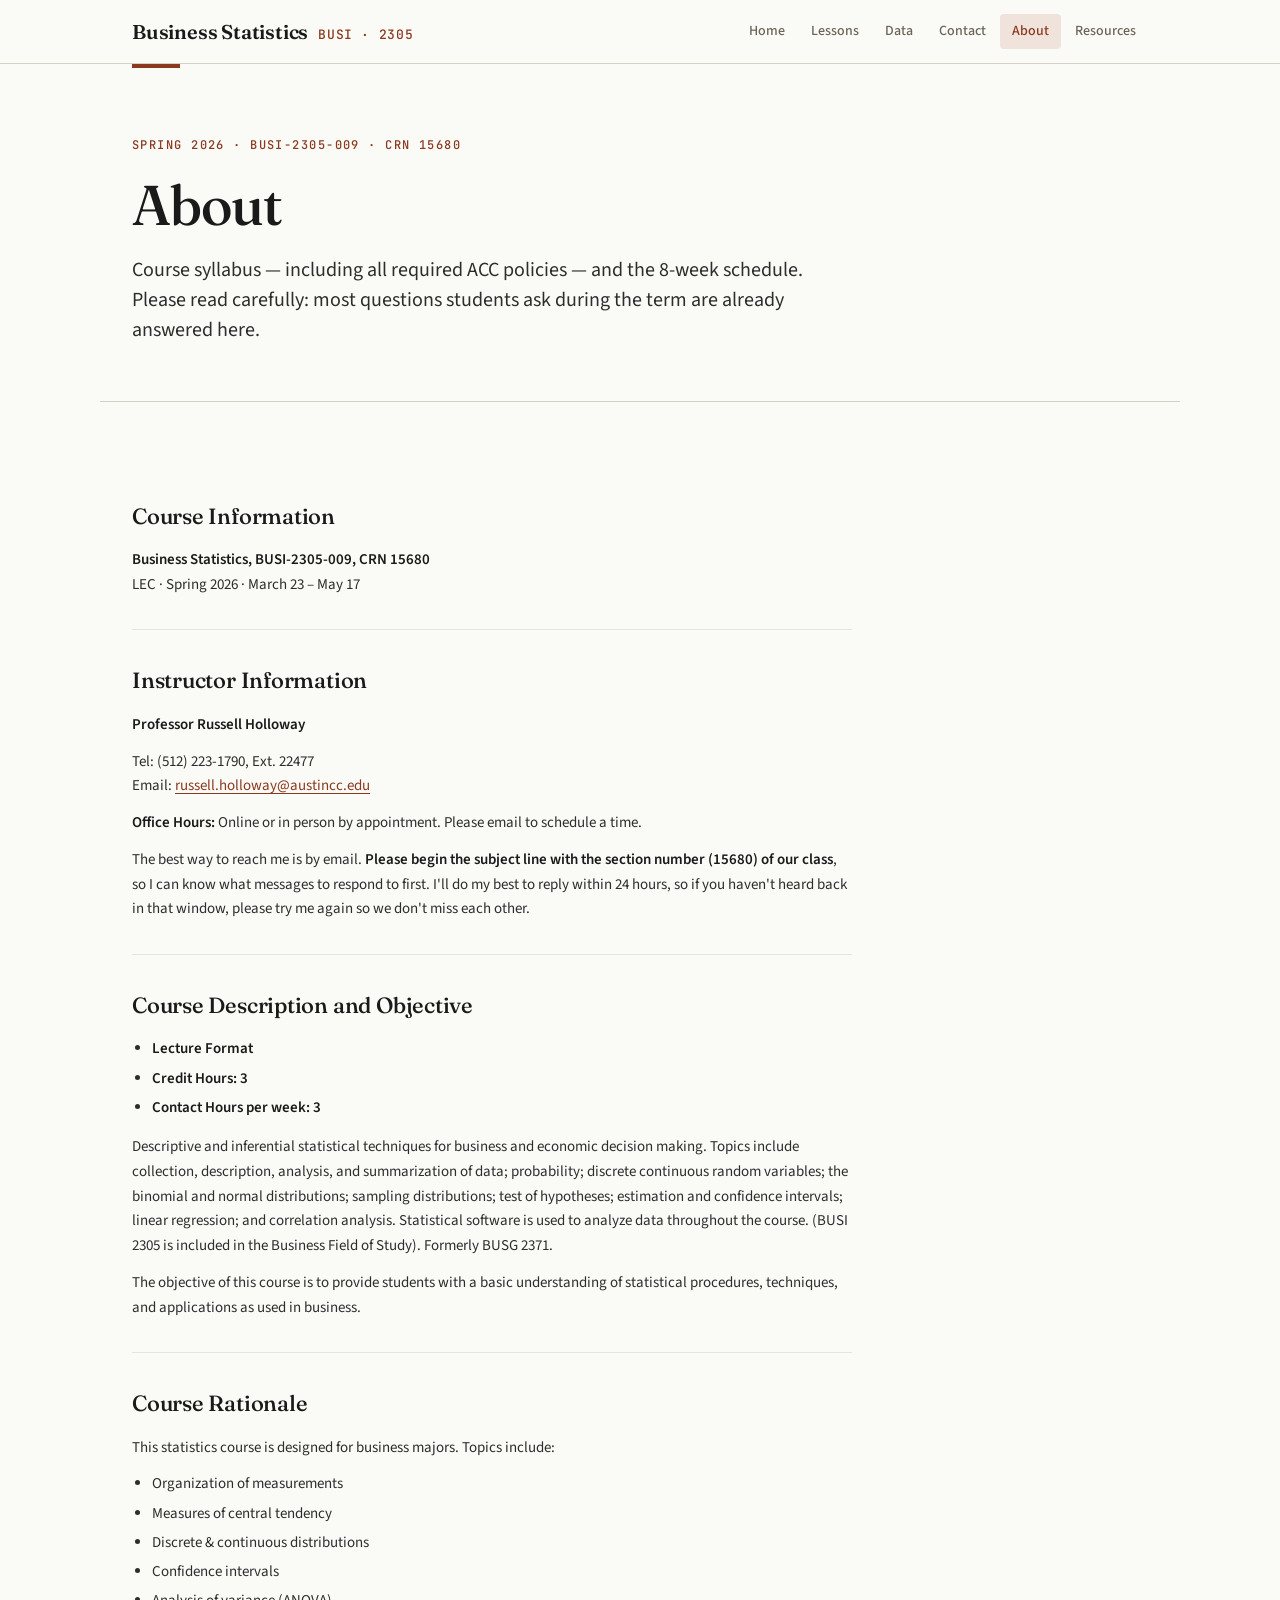
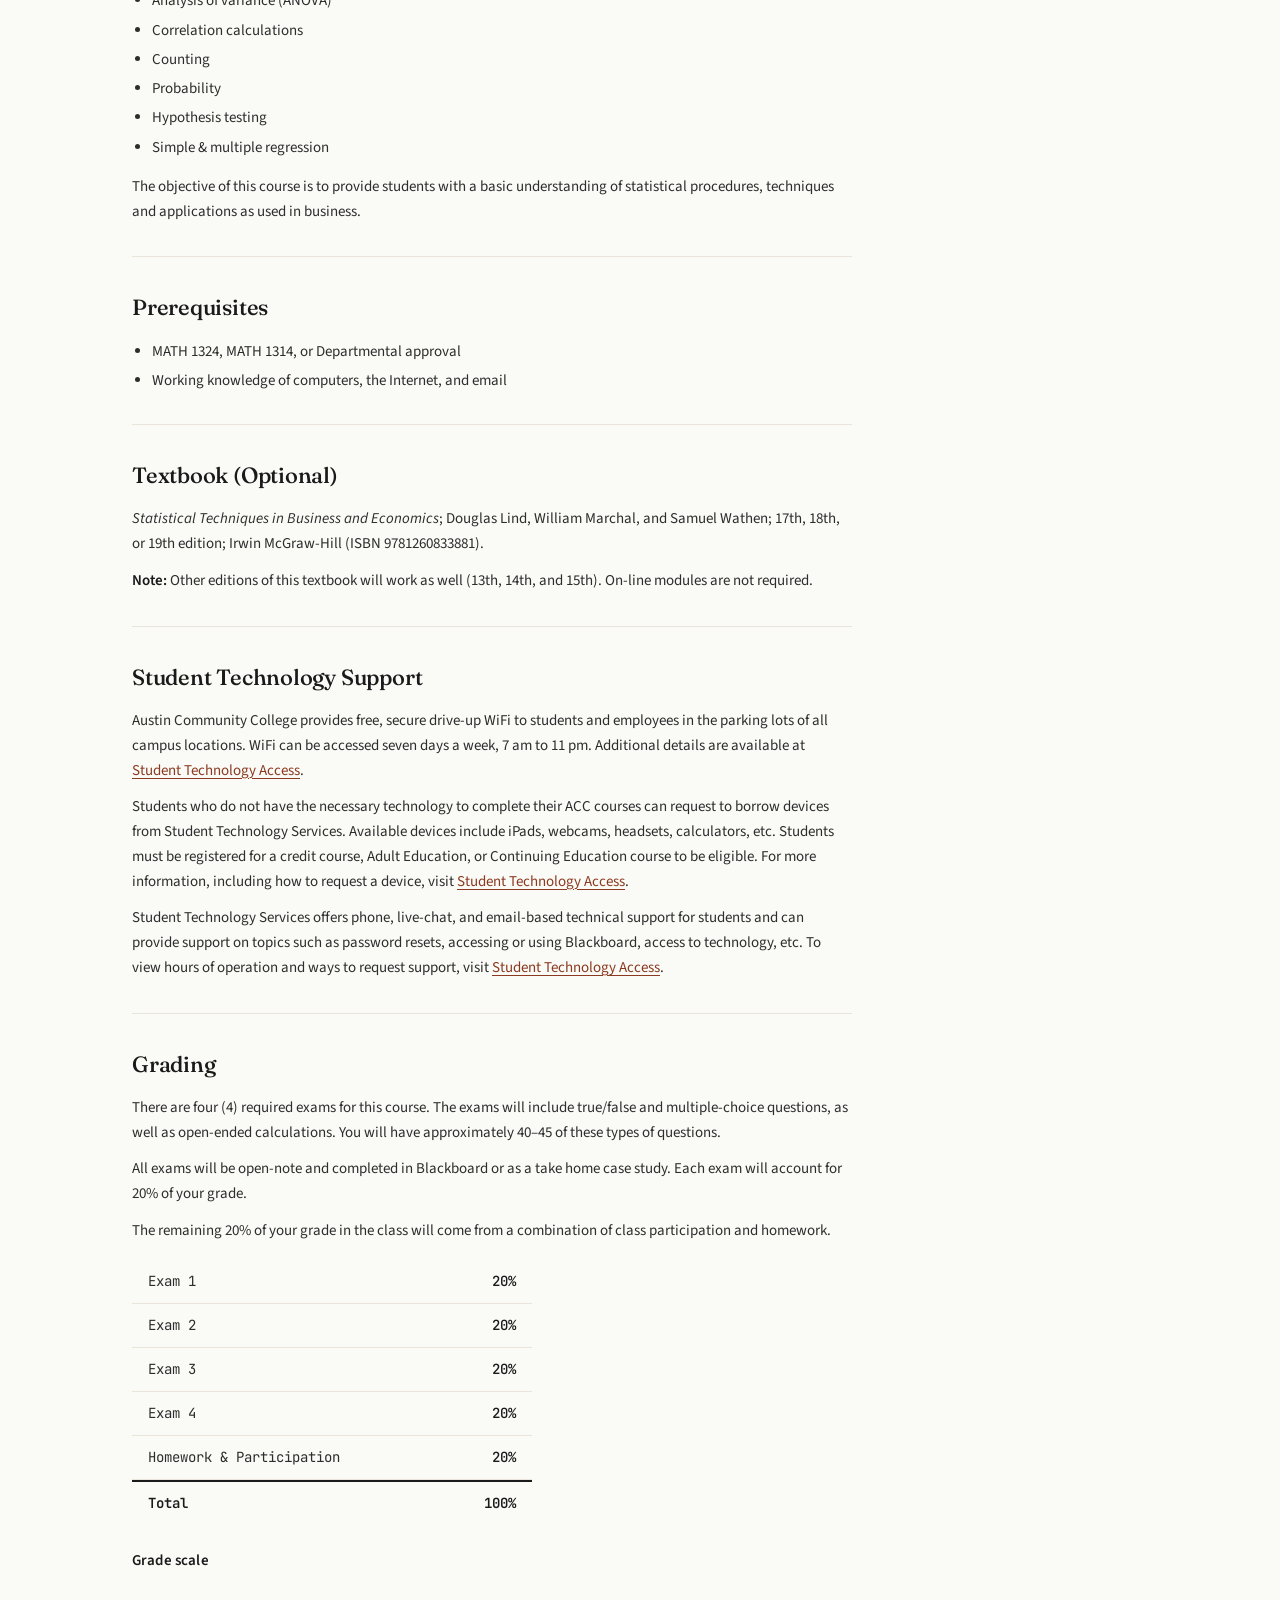
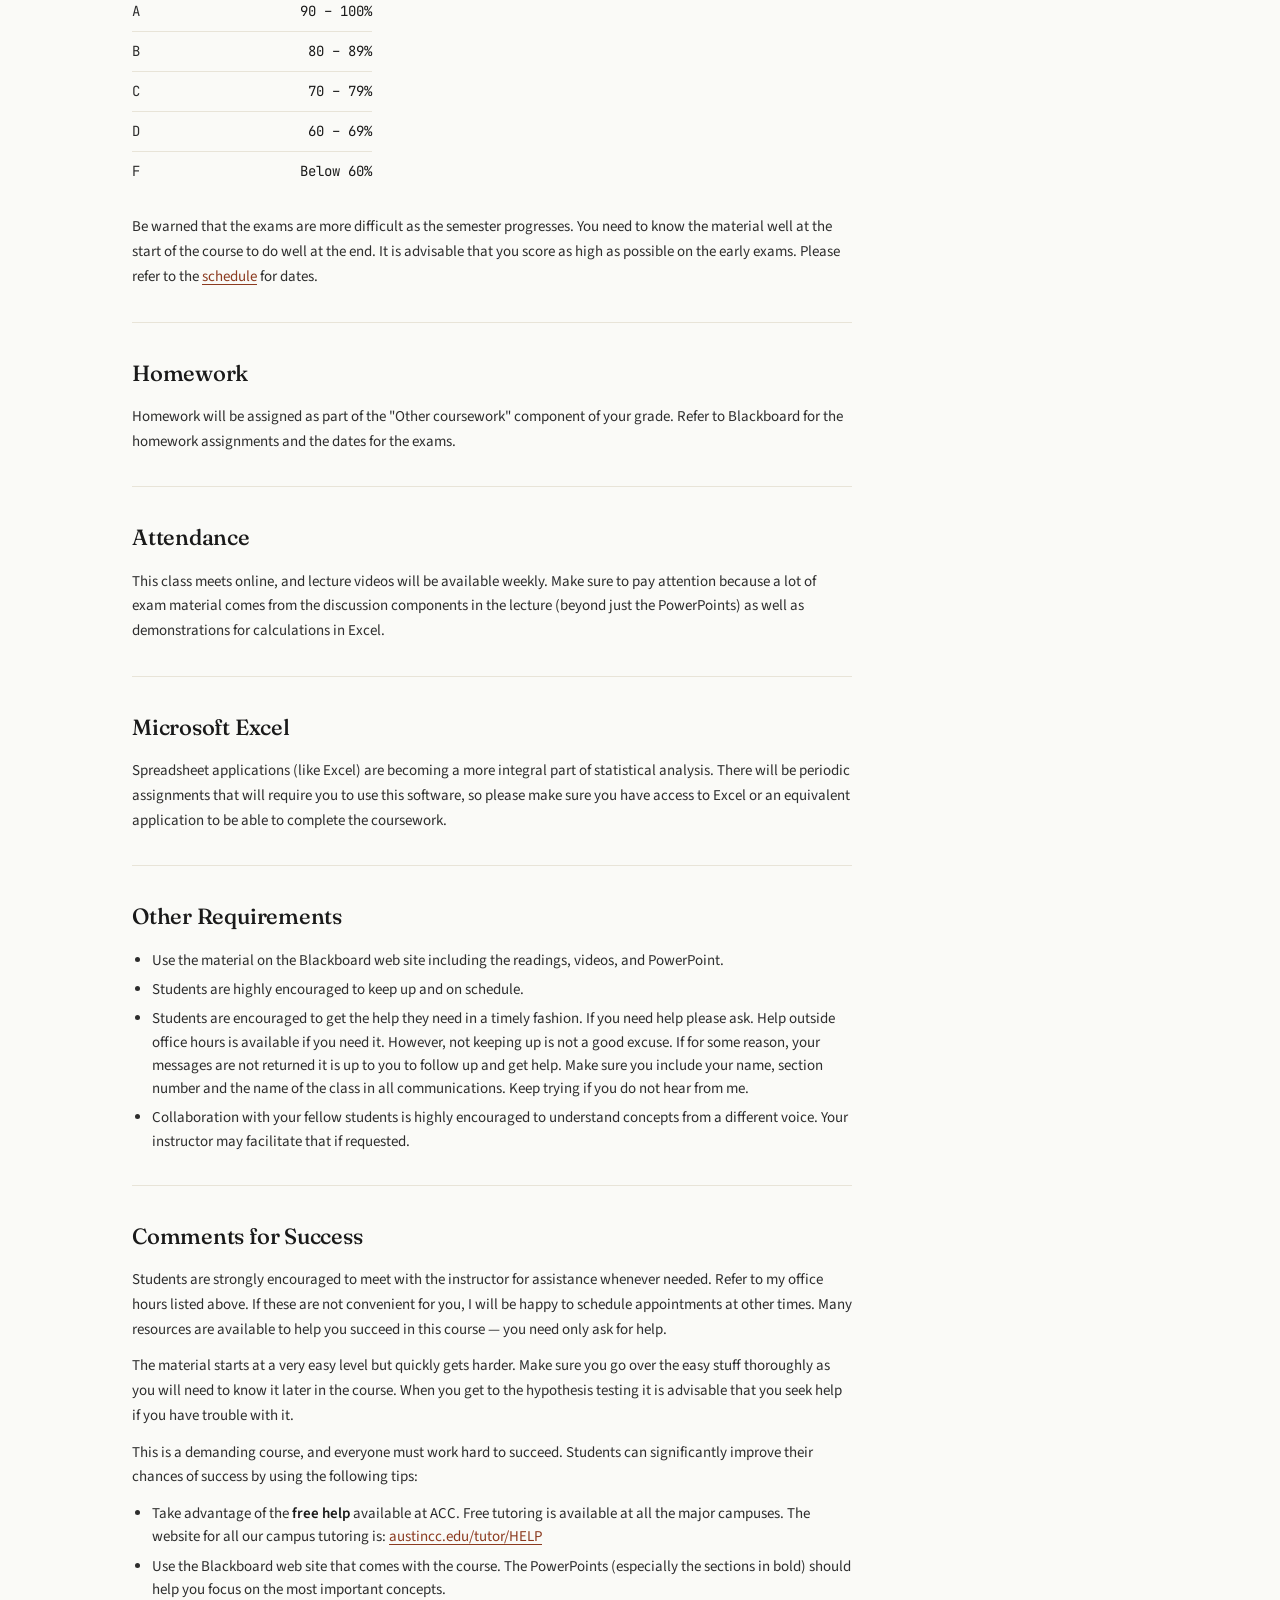
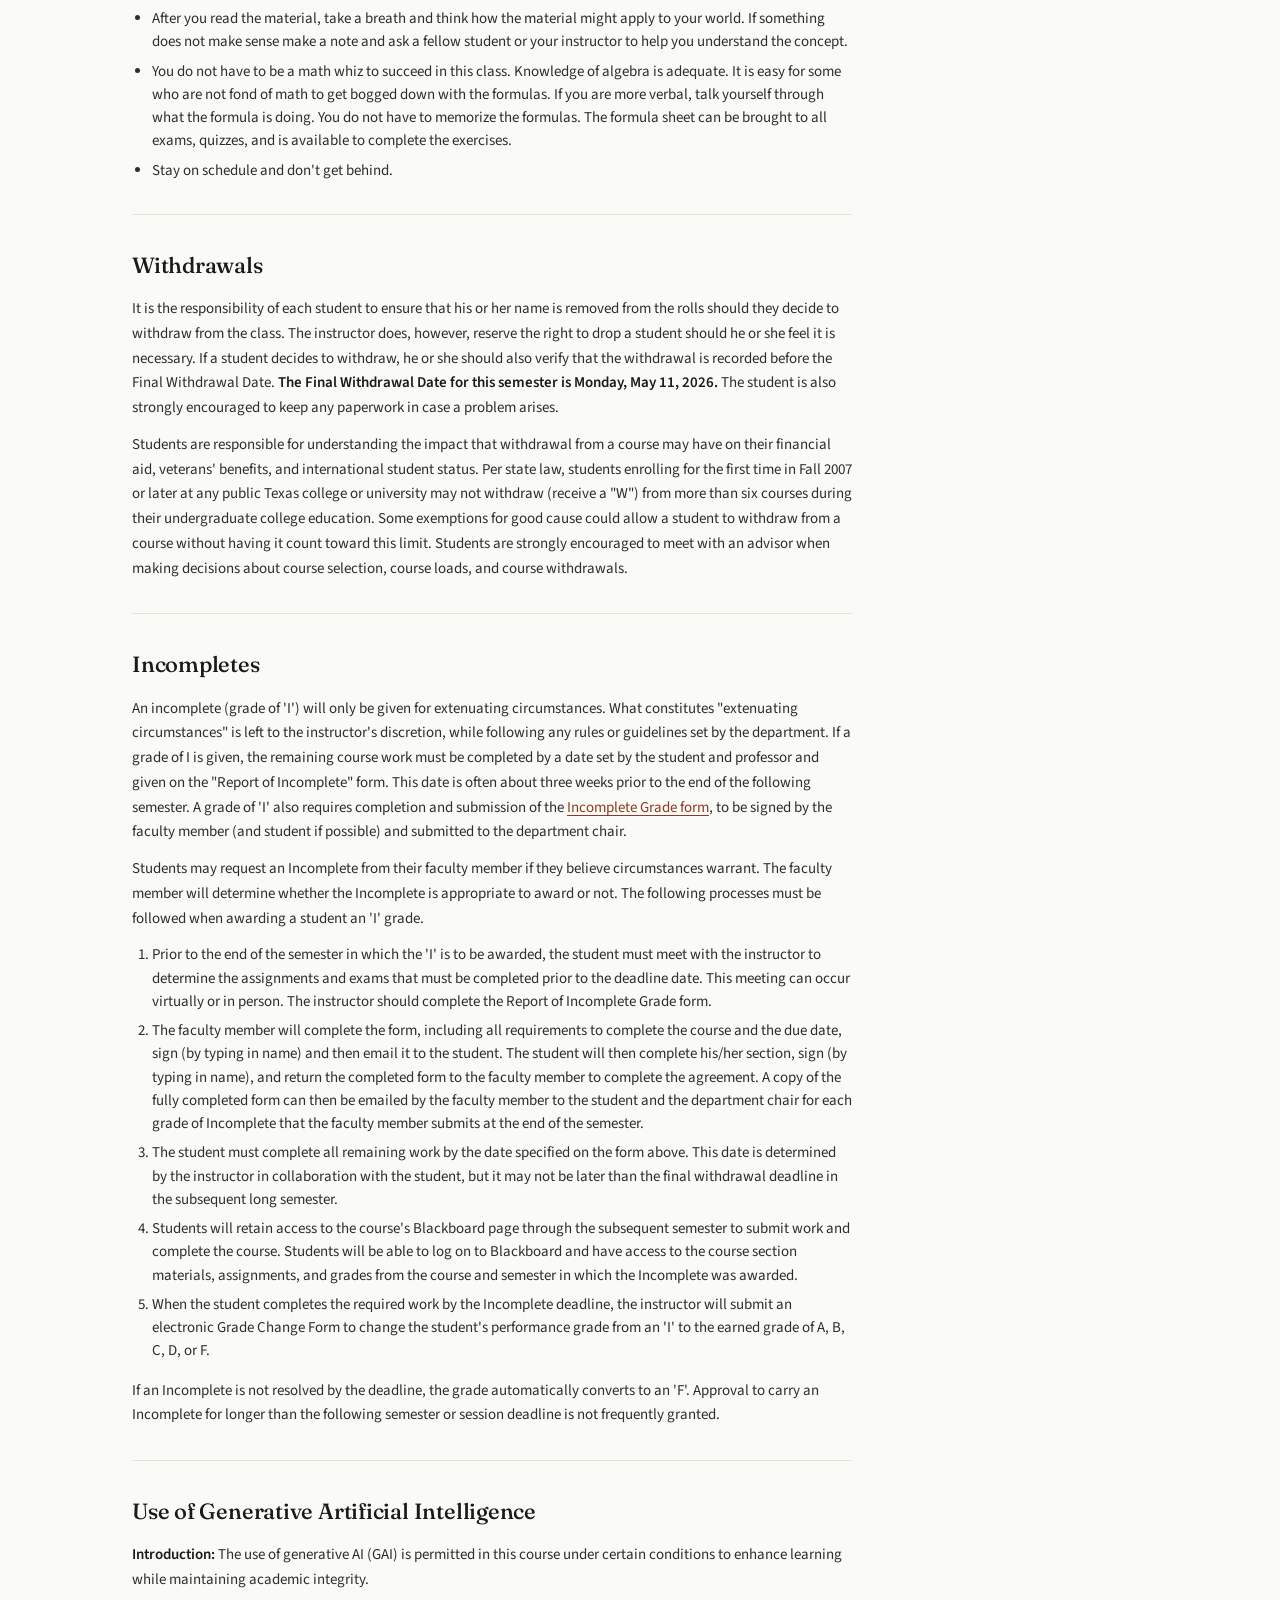
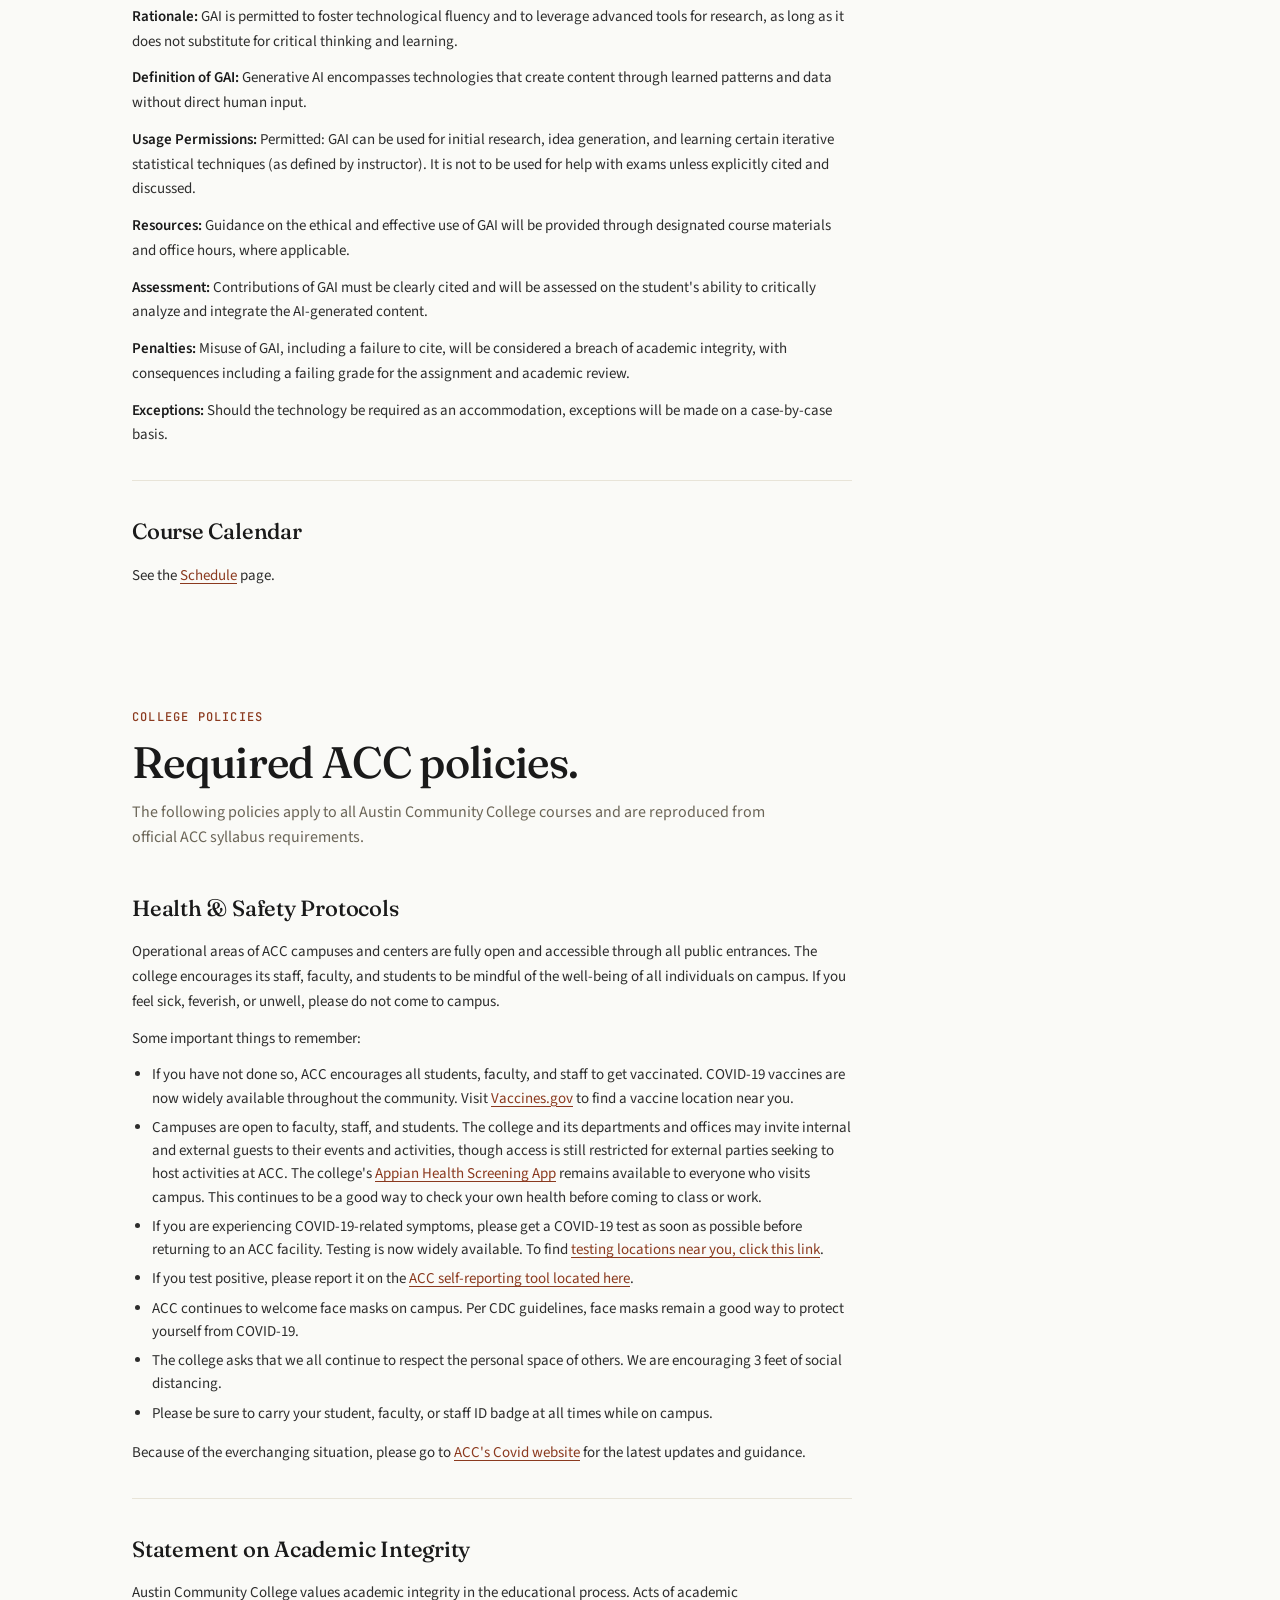
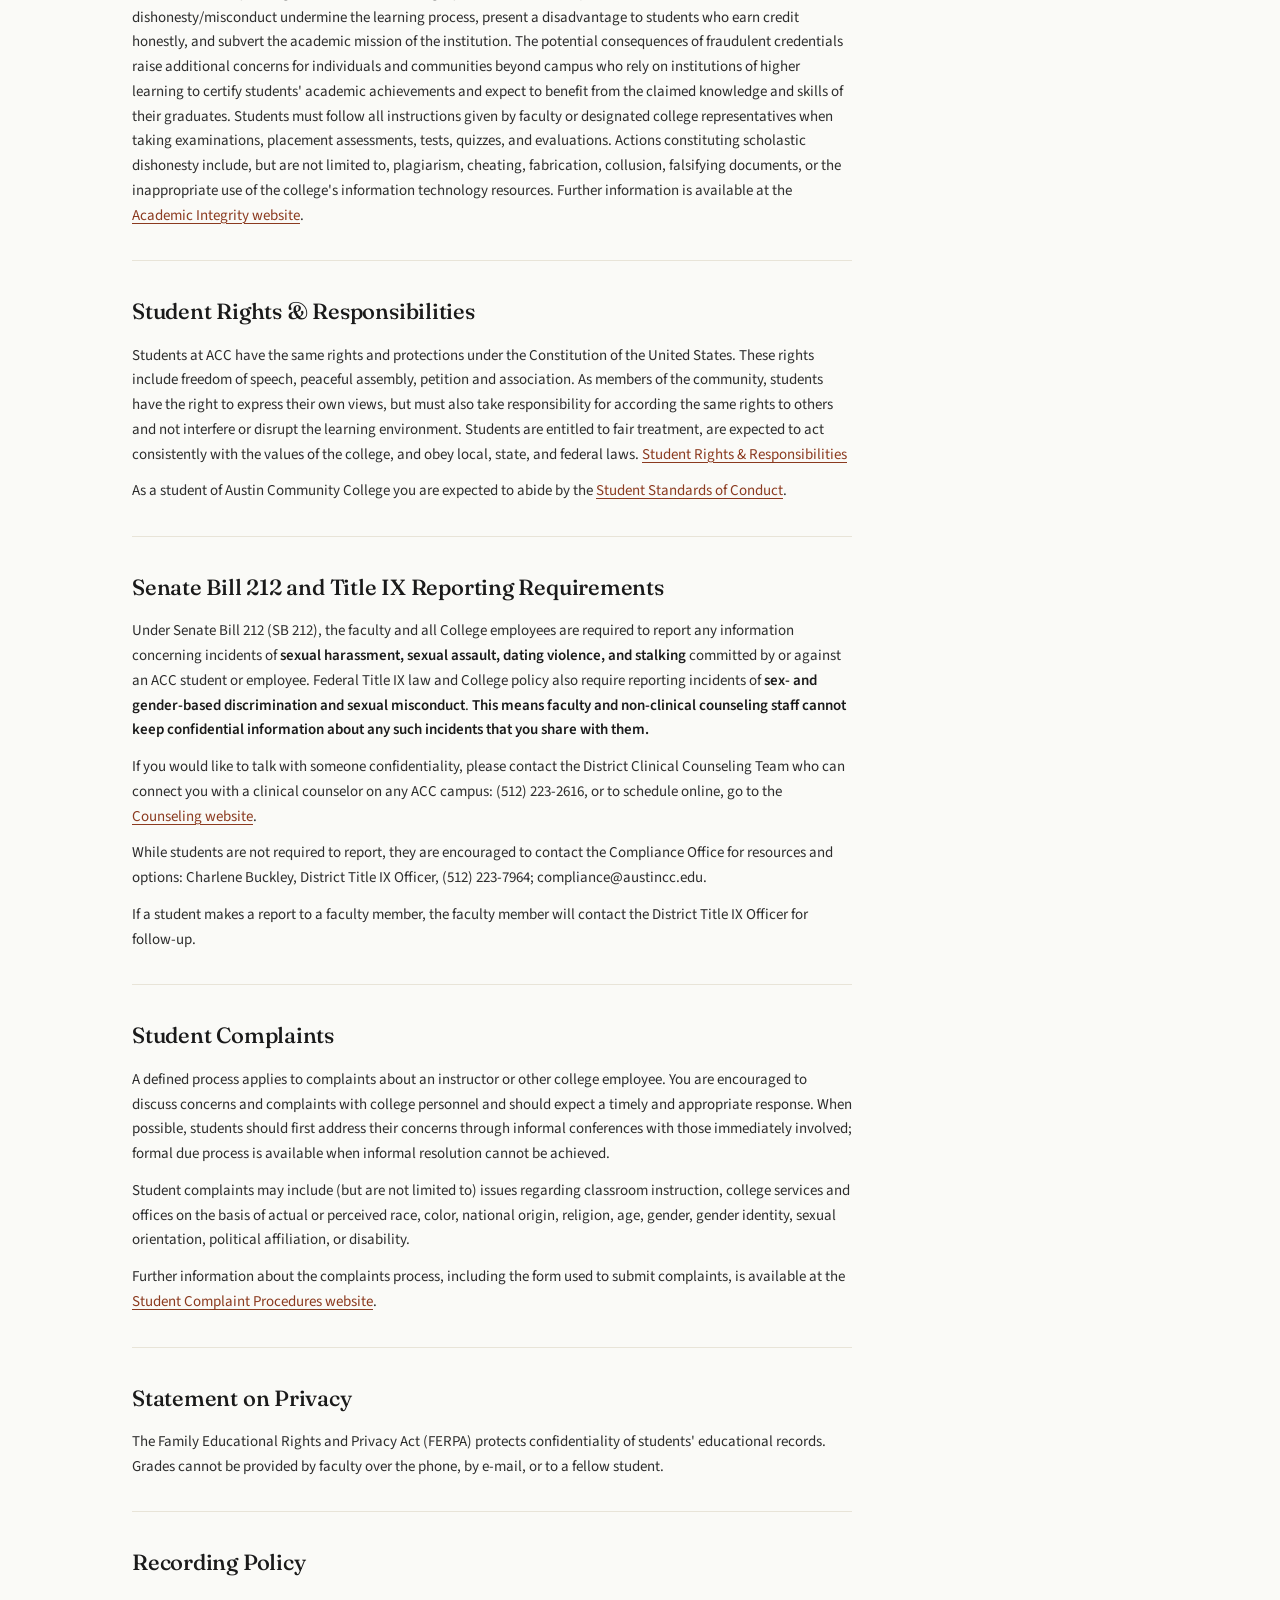
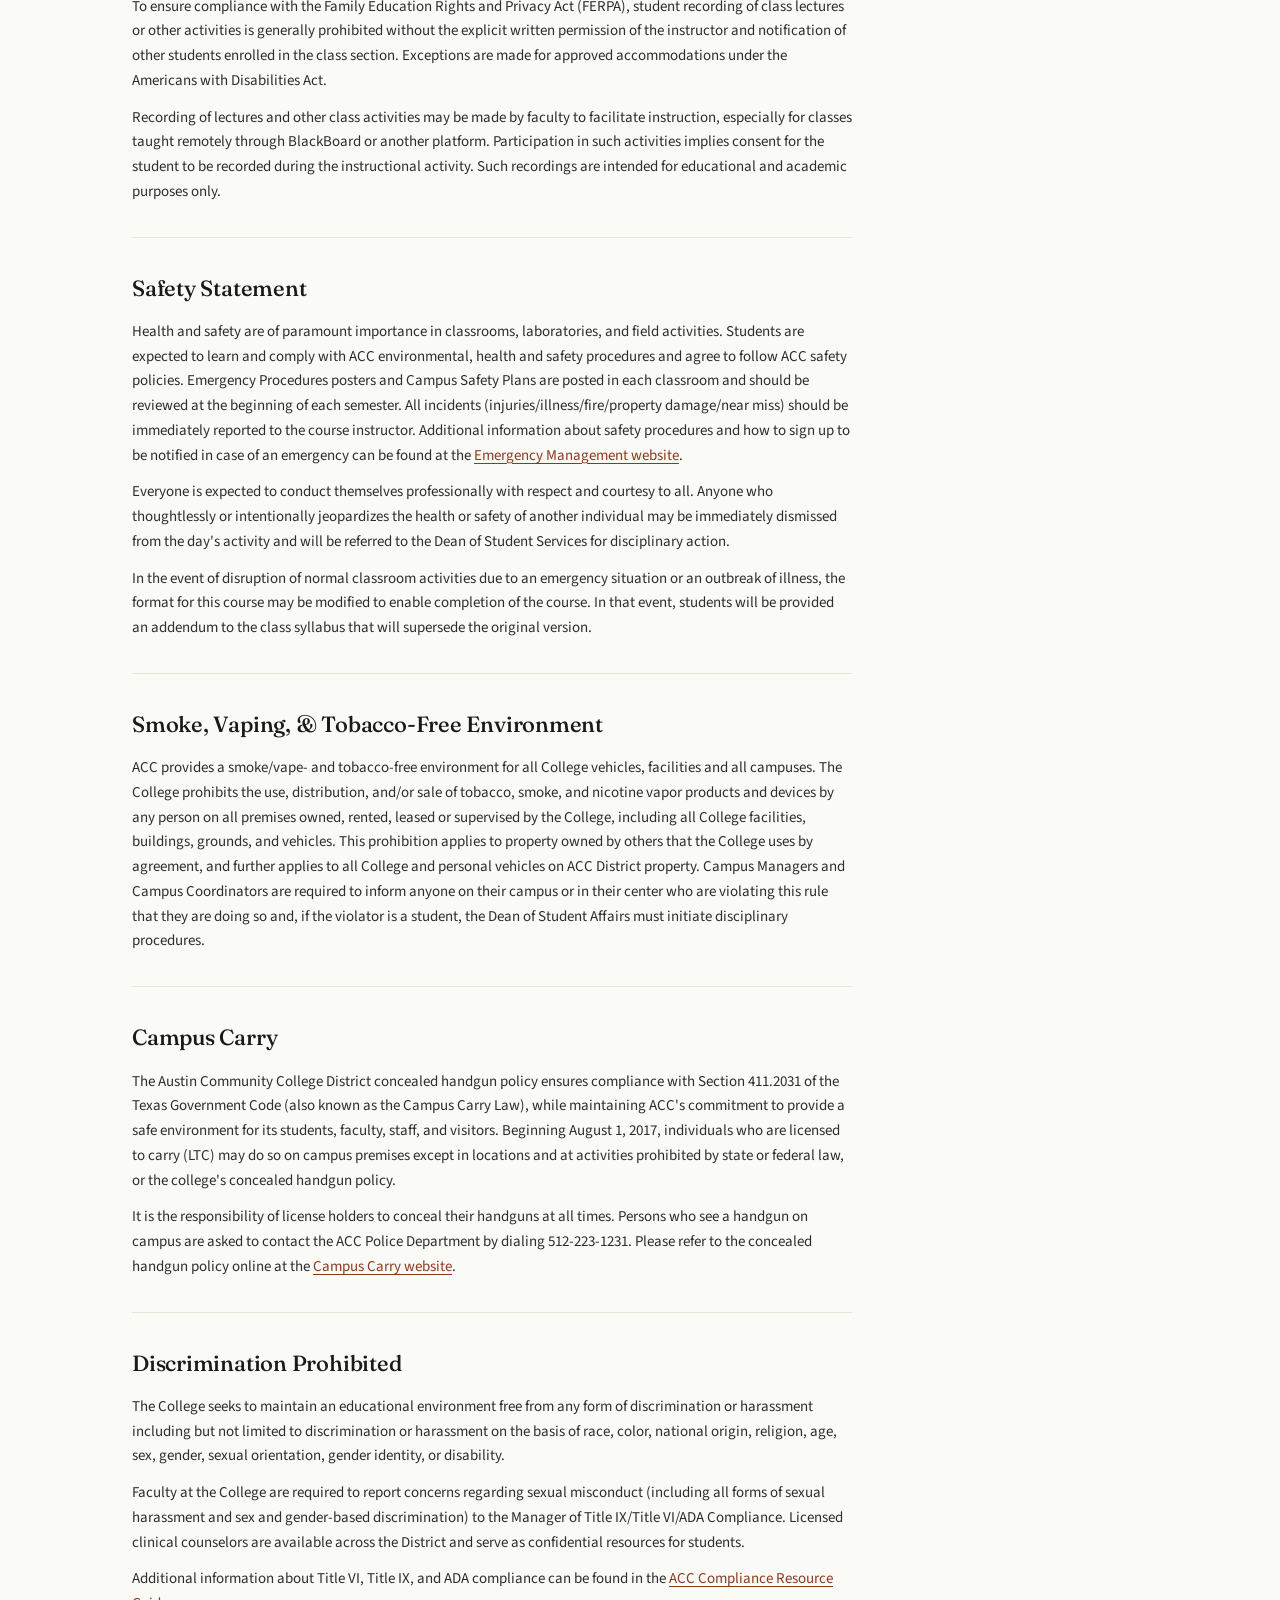
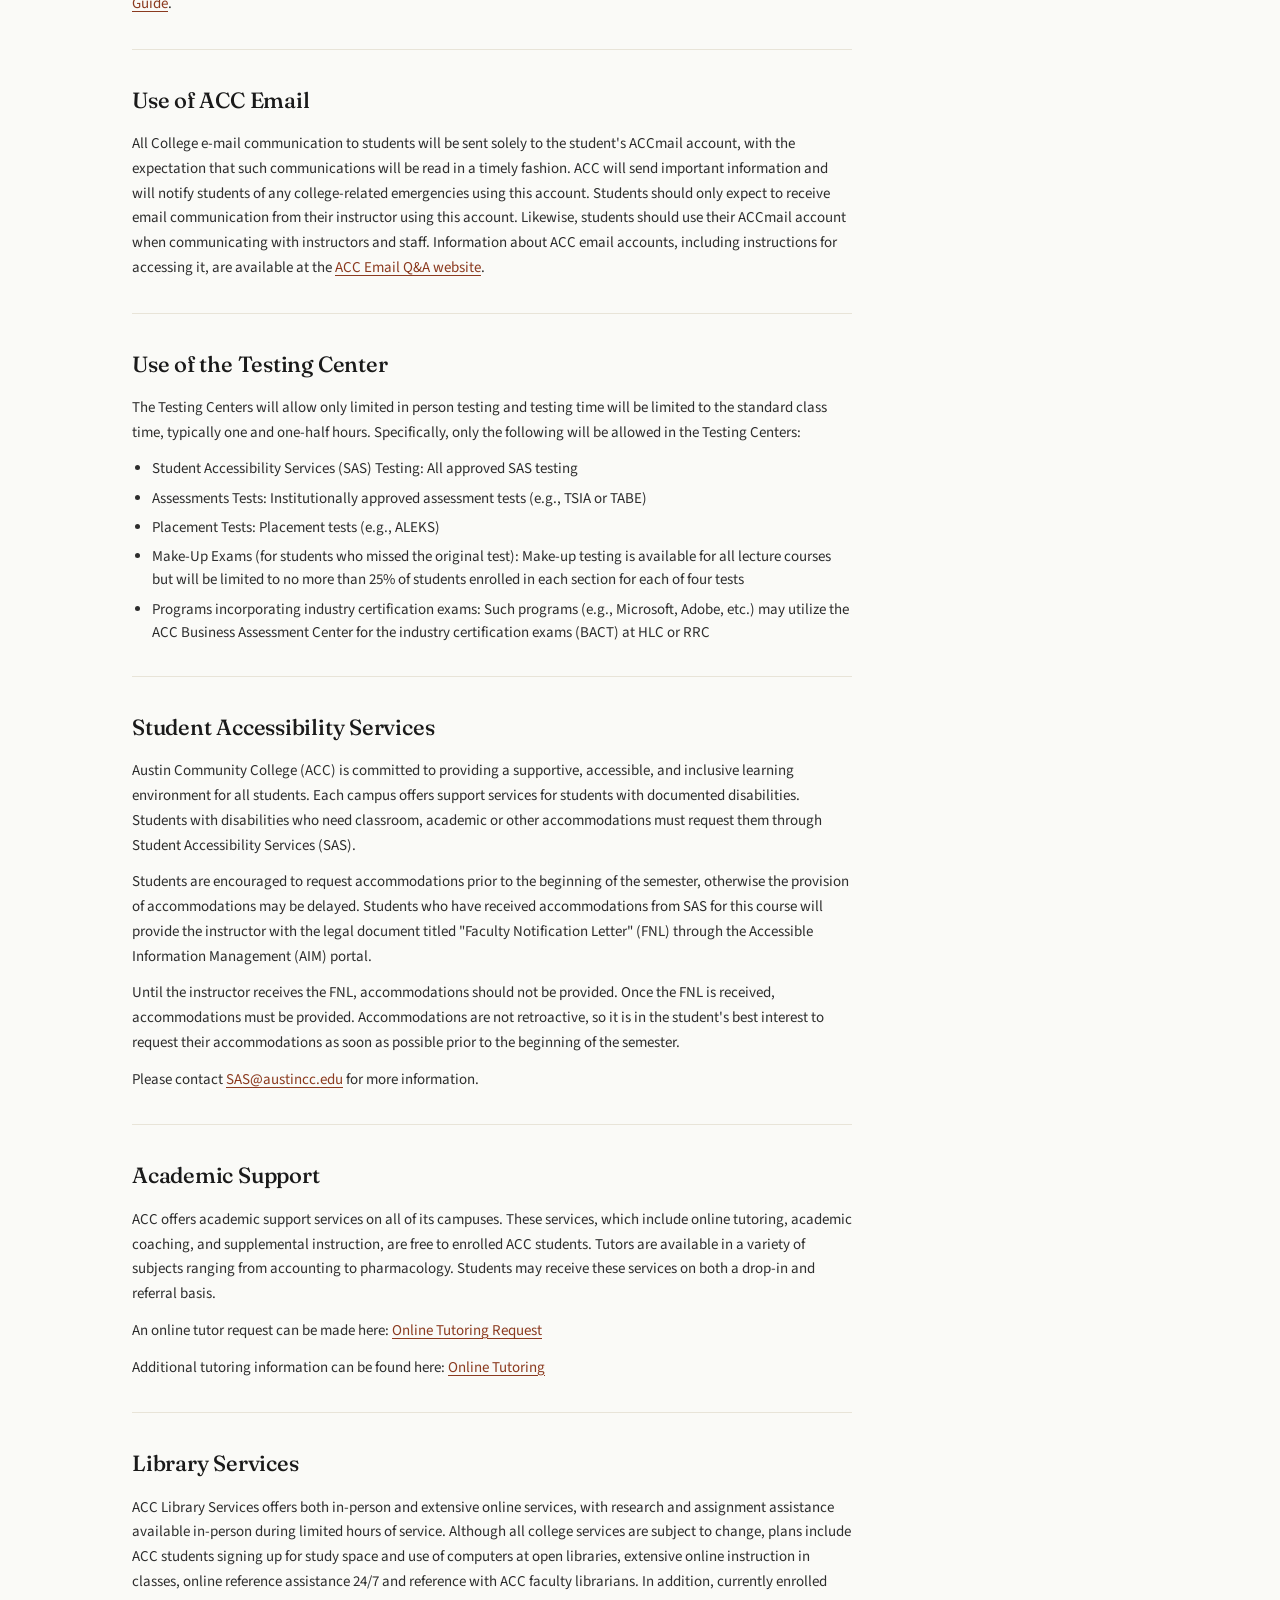
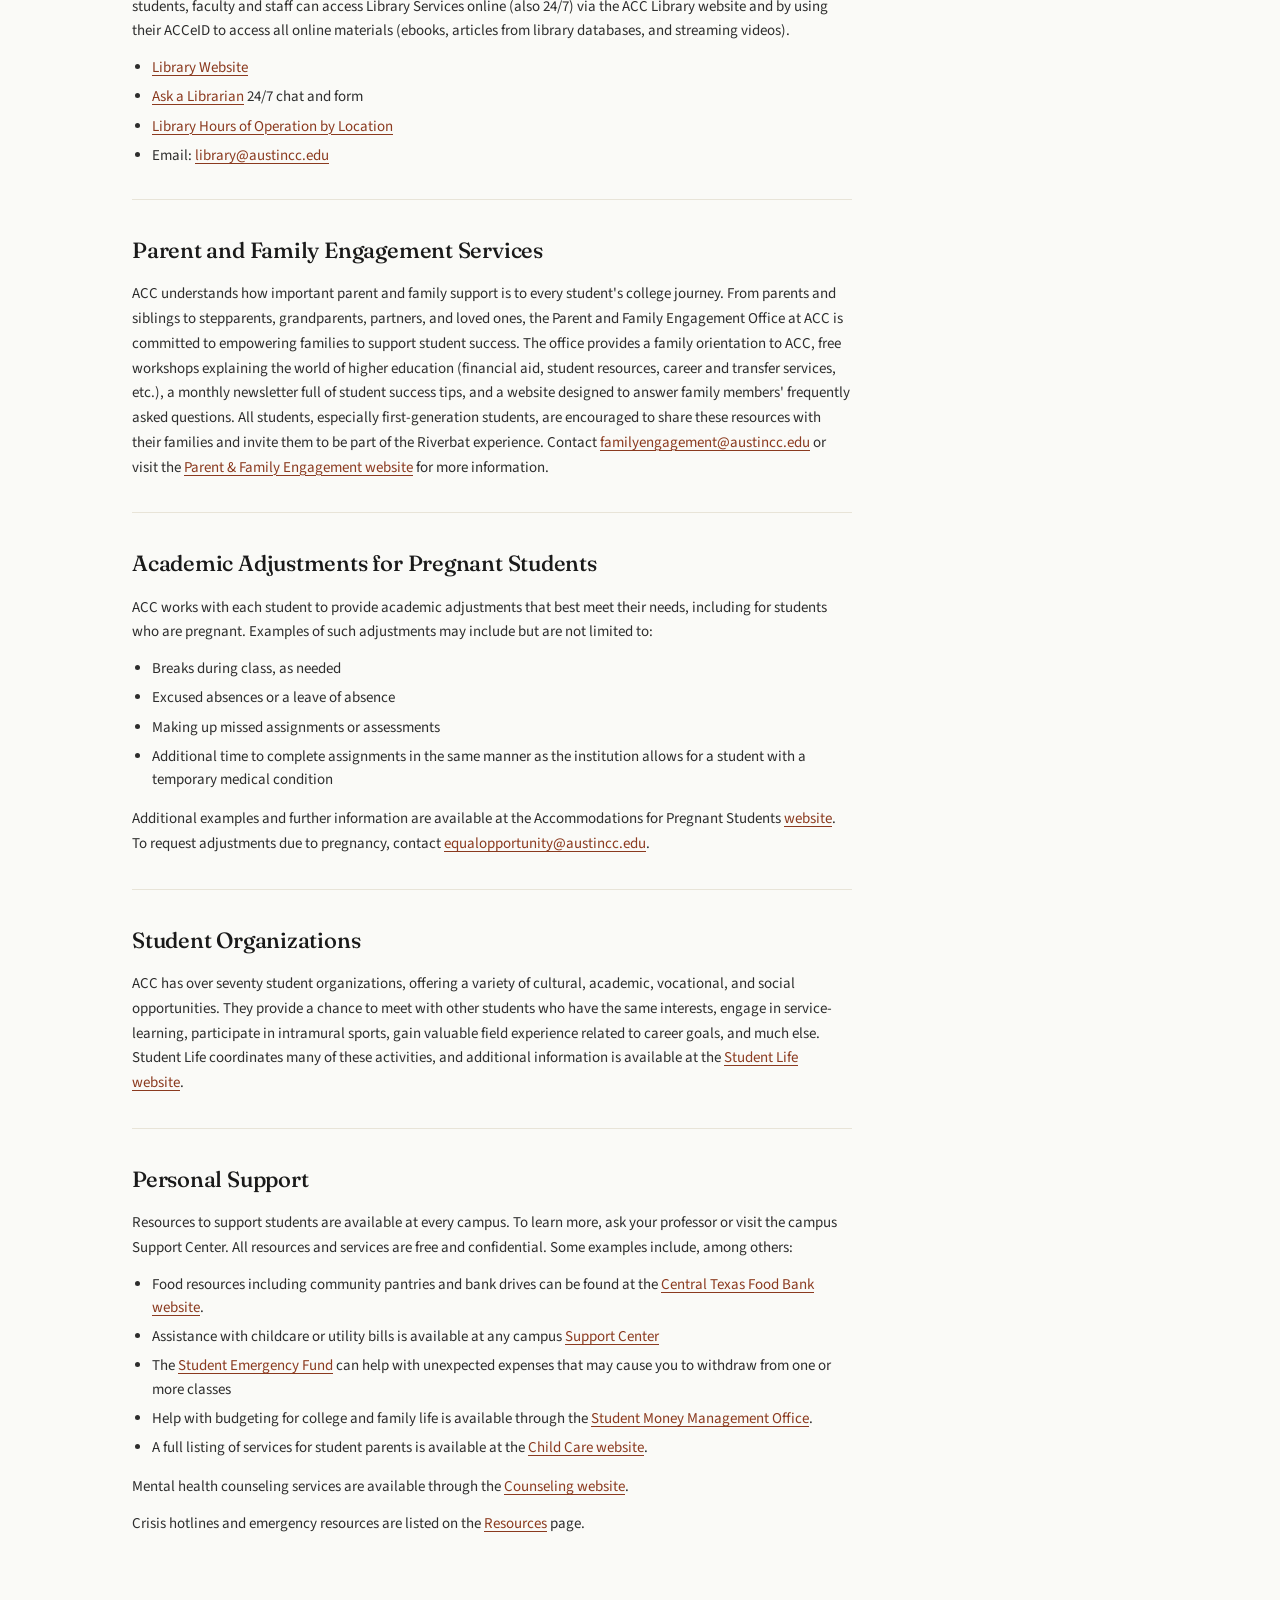
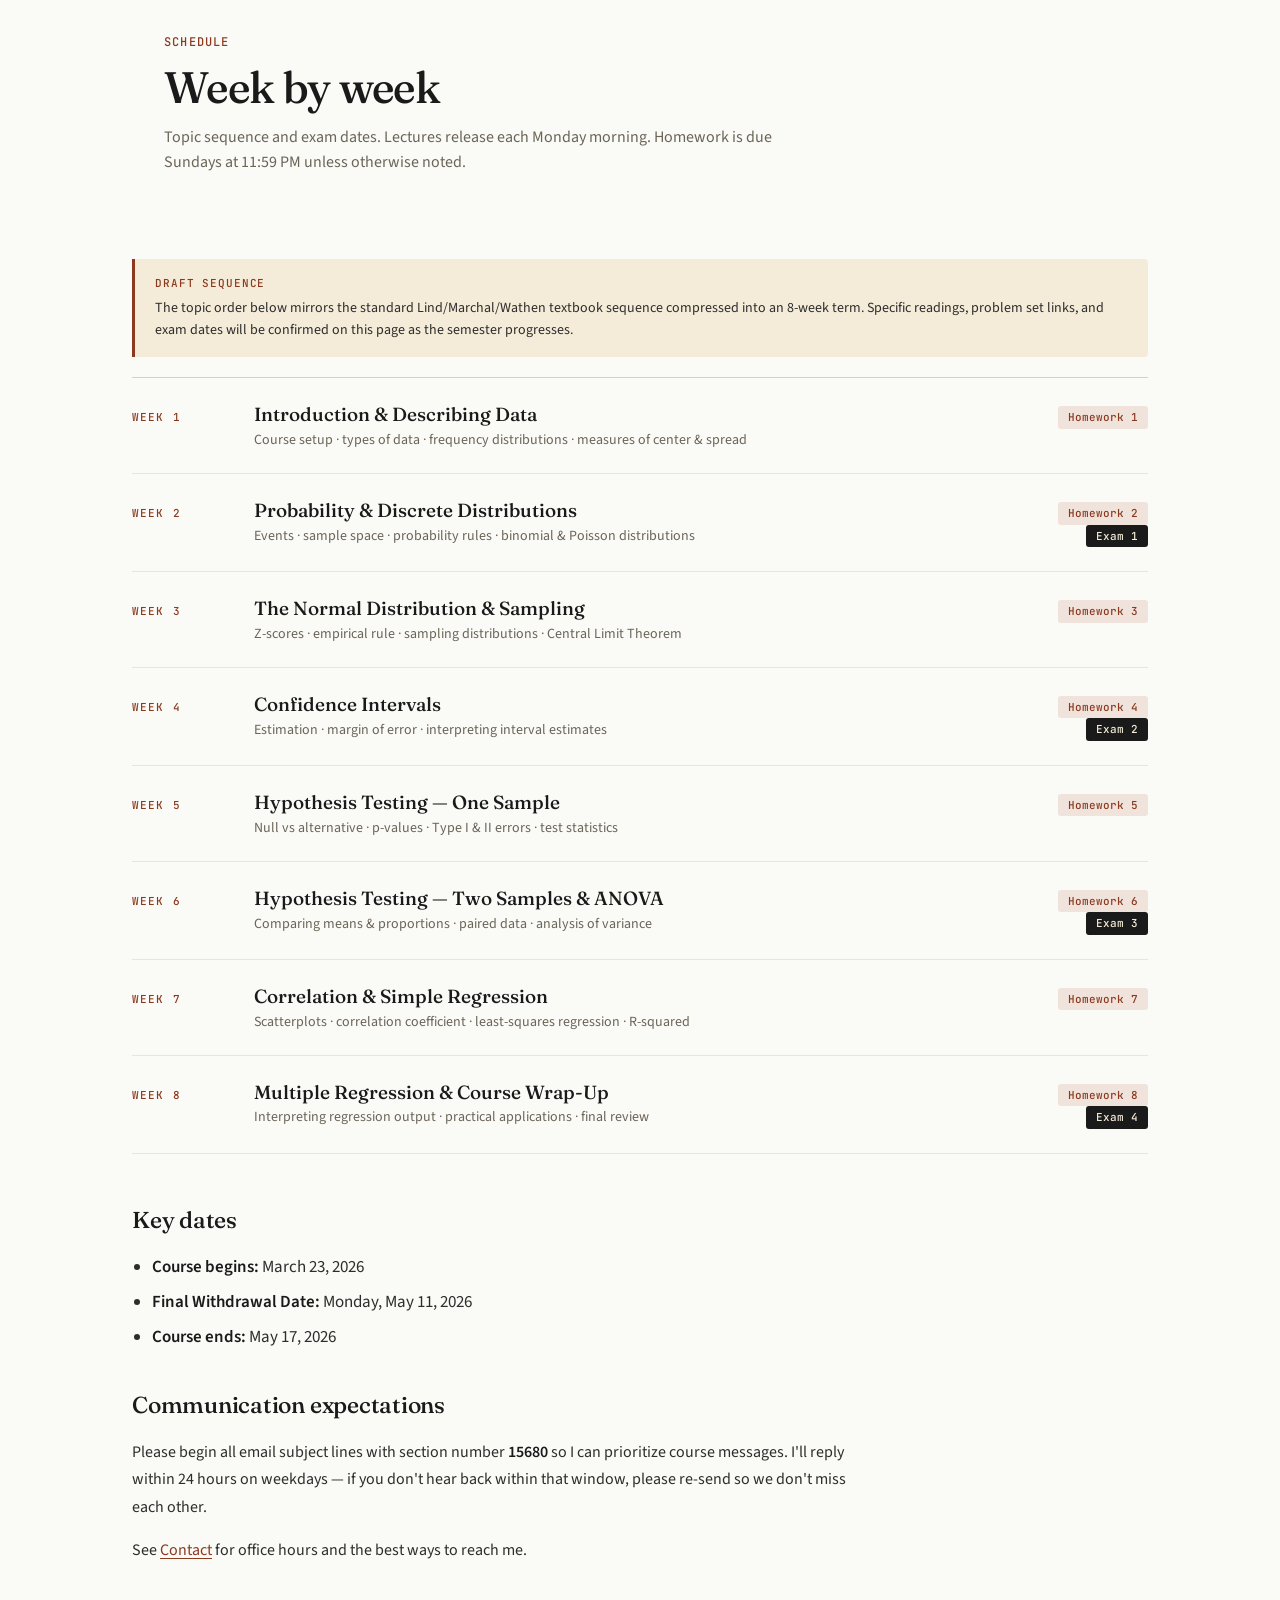
==== about.html @ edc48cc5 "merge syllabus+schedule into About; rename Lectures->Lessons; new nav order; strip H1 periods" ====
<!DOCTYPE html>
<html lang="en">
<head>
<meta charset="UTF-8">
<meta name="viewport" content="width=device-width, initial-scale=1.0">
<title>About · BUSI 2305 — Spring 2026</title>
<link rel="preconnect" href="https://fonts.googleapis.com">
<link rel="preconnect" href="https://fonts.gstatic.com" crossorigin>
<link href="https://fonts.googleapis.com/css2?family=Fraunces:opsz,wght@9..144,400;9..144,500;9..144,600&family=JetBrains+Mono:wght@400;500&family=Source+Sans+3:wght@400;500;600&display=swap" rel="stylesheet">
<link rel="stylesheet" href="styles.css">
</head>
<body>

<header class="topbar">
  <div class="topbar-inner">
    <a href="index.html" class="crest">Business Statistics <span class="num">BUSI · 2305</span></a>
        <nav class="primary">
      <a href="index.html">Home</a>
      <a href="lessons.html">Lessons</a>
      <a href="data.html">Data</a>
      <a href="contact.html">Contact</a>
      <a href="about.html" class="active">About</a>
      <a href="resources.html">Resources</a>
    </nav>
  </div>
</header>

<main>

<section class="hero">
  <div class="eyebrow">Spring 2026 · BUSI-2305-009 · CRN 15680</div>
  <h1>About</h1>
  <p class="lede">Course syllabus — including all required ACC policies — and the 8-week schedule. Please read carefully: most questions students ask during the term are already answered here.</p>
</section>


<section class="page">

  <div class="prose">

    <div class="policy-block">
      <h3>Course Information</h3>
      <p><strong>Business Statistics, BUSI-2305-009, CRN 15680</strong><br>
      LEC · Spring 2026 · March 23 – May 17</p>
    </div>

    <div class="policy-block">
      <h3>Instructor Information</h3>
      <p><strong>Professor Russell Holloway</strong></p>
      <p>Tel: (512) 223-1790, Ext. 22477<br>
      Email: <a href="mailto:russell.holloway@austincc.edu">russell.holloway@austincc.edu</a></p>
      <p><strong>Office Hours:</strong> Online or in person by appointment. Please email to schedule a time.</p>
      <p>The best way to reach me is by email. <strong>Please begin the subject line with the section number (15680) of our class</strong>, so I can know what messages to respond to first. I'll do my best to reply within 24 hours, so if you haven't heard back in that window, please try me again so we don't miss each other.</p>
    </div>

    <div class="policy-block">
      <h3>Course Description and Objective</h3>
      <ul>
        <li><strong>Lecture Format</strong></li>
        <li><strong>Credit Hours: 3</strong></li>
        <li><strong>Contact Hours per week: 3</strong></li>
      </ul>
      <p>Descriptive and inferential statistical techniques for business and economic decision making. Topics include collection, description, analysis, and summarization of data; probability; discrete continuous random variables; the binomial and normal distributions; sampling distributions; test of hypotheses; estimation and confidence intervals; linear regression; and correlation analysis. Statistical software is used to analyze data throughout the course. (BUSI 2305 is included in the Business Field of Study). Formerly BUSG 2371.</p>
      <p>The objective of this course is to provide students with a basic understanding of statistical procedures, techniques, and applications as used in business.</p>
    </div>

    <div class="policy-block">
      <h3>Course Rationale</h3>
      <p>This statistics course is designed for business majors. Topics include:</p>
      <ul>
        <li>Organization of measurements</li>
        <li>Measures of central tendency</li>
        <li>Discrete & continuous distributions</li>
        <li>Confidence intervals</li>
        <li>Analysis of variance (ANOVA)</li>
        <li>Correlation calculations</li>
        <li>Counting</li>
        <li>Probability</li>
        <li>Hypothesis testing</li>
        <li>Simple & multiple regression</li>
      </ul>
      <p>The objective of this course is to provide students with a basic understanding of statistical procedures, techniques and applications as used in business.</p>
    </div>

    <div class="policy-block">
      <h3>Prerequisites</h3>
      <ul>
        <li>MATH 1324, MATH 1314, or Departmental approval</li>
        <li>Working knowledge of computers, the Internet, and email</li>
      </ul>
    </div>

    <div class="policy-block">
      <h3>Textbook (Optional)</h3>
      <p><em>Statistical Techniques in Business and Economics</em>; Douglas Lind, William Marchal, and Samuel Wathen; 17th, 18th, or 19th edition; Irwin McGraw-Hill (ISBN 9781260833881).</p>
      <p><strong>Note:</strong> Other editions of this textbook will work as well (13th, 14th, and 15th). On-line modules are not required.</p>
    </div>

    <div class="policy-block">
      <h3>Student Technology Support</h3>
      <p>Austin Community College provides free, secure drive-up WiFi to students and employees in the parking lots of all campus locations. WiFi can be accessed seven days a week, 7 am to 11 pm. Additional details are available at <a href="http://www.austincc.edu/sts">Student Technology Access</a>.</p>
      <p>Students who do not have the necessary technology to complete their ACC courses can request to borrow devices from Student Technology Services. Available devices include iPads, webcams, headsets, calculators, etc. Students must be registered for a credit course, Adult Education, or Continuing Education course to be eligible. For more information, including how to request a device, visit <a href="http://www.austincc.edu/sts">Student Technology Access</a>.</p>
      <p>Student Technology Services offers phone, live-chat, and email-based technical support for students and can provide support on topics such as password resets, accessing or using Blackboard, access to technology, etc. To view hours of operation and ways to request support, visit <a href="http://www.austincc.edu/sts">Student Technology Access</a>.</p>
    </div>

    <div class="policy-block">
      <h3>Grading</h3>
      <p>There are four (4) required exams for this course. The exams will include true/false and multiple-choice questions, as well as open-ended calculations. You will have approximately 40–45 of these types of questions.</p>
      <p>All exams will be open-note and completed in Blackboard or as a take home case study. Each exam will account for 20% of your grade.</p>
      <p>The remaining 20% of your grade in the class will come from a combination of class participation and homework.</p>

      <div class="grade-table">
        <div class="row"><span>Exam 1</span><span>20%</span></div>
        <div class="row"><span>Exam 2</span><span>20%</span></div>
        <div class="row"><span>Exam 3</span><span>20%</span></div>
        <div class="row"><span>Exam 4</span><span>20%</span></div>
        <div class="row"><span>Homework & Participation</span><span>20%</span></div>
        <div class="row total"><span>Total</span><span>100%</span></div>
      </div>

      <h4>Grade scale</h4>
      <div class="scale-table">
        <div><span>A</span><span>90 – 100%</span></div>
        <div><span>B</span><span>80 – 89%</span></div>
        <div><span>C</span><span>70 – 79%</span></div>
        <div><span>D</span><span>60 – 69%</span></div>
        <div><span>F</span><span>Below 60%</span></div>
      </div>

      <p>Be warned that the exams are more difficult as the semester progresses. You need to know the material well at the start of the course to do well at the end. It is advisable that you score as high as possible on the early exams. Please refer to the <a href="about.html#schedule">schedule</a> for dates.</p>
    </div>

    <div class="policy-block">
      <h3>Homework</h3>
      <p>Homework will be assigned as part of the "Other coursework" component of your grade. Refer to Blackboard for the homework assignments and the dates for the exams.</p>
    </div>

    <div class="policy-block">
      <h3>Attendance</h3>
      <p>This class meets online, and lecture videos will be available weekly. Make sure to pay attention because a lot of exam material comes from the discussion components in the lecture (beyond just the PowerPoints) as well as demonstrations for calculations in Excel.</p>
    </div>

    <div class="policy-block">
      <h3>Microsoft Excel</h3>
      <p>Spreadsheet applications (like Excel) are becoming a more integral part of statistical analysis. There will be periodic assignments that will require you to use this software, so please make sure you have access to Excel or an equivalent application to be able to complete the coursework.</p>
    </div>

    <div class="policy-block">
      <h3>Other Requirements</h3>
      <ul>
        <li>Use the material on the Blackboard web site including the readings, videos, and PowerPoint.</li>
        <li>Students are highly encouraged to keep up and on schedule.</li>
        <li>Students are encouraged to get the help they need in a timely fashion. If you need help please ask. Help outside office hours is available if you need it. However, not keeping up is not a good excuse. If for some reason, your messages are not returned it is up to you to follow up and get help. Make sure you include your name, section number and the name of the class in all communications. Keep trying if you do not hear from me.</li>
        <li>Collaboration with your fellow students is highly encouraged to understand concepts from a different voice. Your instructor may facilitate that if requested.</li>
      </ul>
    </div>

    <div class="policy-block">
      <h3>Comments for Success</h3>
      <p>Students are strongly encouraged to meet with the instructor for assistance whenever needed. Refer to my office hours listed above. If these are not convenient for you, I will be happy to schedule appointments at other times. Many resources are available to help you succeed in this course — you need only ask for help.</p>
      <p>The material starts at a very easy level but quickly gets harder. Make sure you go over the easy stuff thoroughly as you will need to know it later in the course. When you get to the hypothesis testing it is advisable that you seek help if you have trouble with it.</p>
      <p>This is a demanding course, and everyone must work hard to succeed. Students can significantly improve their chances of success by using the following tips:</p>
      <ul>
        <li>Take advantage of the <strong>free help</strong> available at ACC. Free tutoring is available at all the major campuses. The website for all our campus tutoring is: <a href="http://www.austincc.edu/tutor/HELP">austincc.edu/tutor/HELP</a></li>
        <li>Use the Blackboard web site that comes with the course. The PowerPoints (especially the sections in bold) should help you focus on the most important concepts.</li>
        <li>After you read the material, take a breath and think how the material might apply to your world. If something does not make sense make a note and ask a fellow student or your instructor to help you understand the concept.</li>
        <li>You do not have to be a math whiz to succeed in this class. Knowledge of algebra is adequate. It is easy for some who are not fond of math to get bogged down with the formulas. If you are more verbal, talk yourself through what the formula is doing. You do not have to memorize the formulas. The formula sheet can be brought to all exams, quizzes, and is available to complete the exercises.</li>
        <li>Stay on schedule and don't get behind.</li>
      </ul>
    </div>

    <div class="policy-block">
      <h3>Withdrawals</h3>
      <p>It is the responsibility of each student to ensure that his or her name is removed from the rolls should they decide to withdraw from the class. The instructor does, however, reserve the right to drop a student should he or she feel it is necessary. If a student decides to withdraw, he or she should also verify that the withdrawal is recorded before the Final Withdrawal Date. <strong>The Final Withdrawal Date for this semester is Monday, May 11, 2026.</strong> The student is also strongly encouraged to keep any paperwork in case a problem arises.</p>
      <p>Students are responsible for understanding the impact that withdrawal from a course may have on their financial aid, veterans' benefits, and international student status. Per state law, students enrolling for the first time in Fall 2007 or later at any public Texas college or university may not withdraw (receive a "W") from more than six courses during their undergraduate college education. Some exemptions for good cause could allow a student to withdraw from a course without having it count toward this limit. Students are strongly encouraged to meet with an advisor when making decisions about course selection, course loads, and course withdrawals.</p>
    </div>

    <div class="policy-block">
      <h3>Incompletes</h3>
      <p>An incomplete (grade of 'I') will only be given for extenuating circumstances. What constitutes "extenuating circumstances" is left to the instructor's discretion, while following any rules or guidelines set by the department. If a grade of I is given, the remaining course work must be completed by a date set by the student and professor and given on the "Report of Incomplete" form. This date is often about three weeks prior to the end of the following semester. A grade of 'I' also requires completion and submission of the <a href="https://docs.google.com/a/austincc.edu/viewer?a=v&pid=sites&srcid=YXVzdGluY2MuZWR1fGFjYy1mb3Jtcy1pbnZlbnRvcnl8Z3g6NTY0MTU3ZWRiOTZhOGJmMw&urp=gmail_link">Incomplete Grade form</a>, to be signed by the faculty member (and student if possible) and submitted to the department chair.</p>

      <p>Students may request an Incomplete from their faculty member if they believe circumstances warrant. The faculty member will determine whether the Incomplete is appropriate to award or not. The following processes must be followed when awarding a student an 'I' grade.</p>
      <ol>
        <li>Prior to the end of the semester in which the 'I' is to be awarded, the student must meet with the instructor to determine the assignments and exams that must be completed prior to the deadline date. This meeting can occur virtually or in person. The instructor should complete the Report of Incomplete Grade form.</li>
        <li>The faculty member will complete the form, including all requirements to complete the course and the due date, sign (by typing in name) and then email it to the student. The student will then complete his/her section, sign (by typing in name), and return the completed form to the faculty member to complete the agreement. A copy of the fully completed form can then be emailed by the faculty member to the student and the department chair for each grade of Incomplete that the faculty member submits at the end of the semester.</li>
        <li>The student must complete all remaining work by the date specified on the form above. This date is determined by the instructor in collaboration with the student, but it may not be later than the final withdrawal deadline in the subsequent long semester.</li>
        <li>Students will retain access to the course's Blackboard page through the subsequent semester to submit work and complete the course. Students will be able to log on to Blackboard and have access to the course section materials, assignments, and grades from the course and semester in which the Incomplete was awarded.</li>
        <li>When the student completes the required work by the Incomplete deadline, the instructor will submit an electronic Grade Change Form to change the student's performance grade from an 'I' to the earned grade of A, B, C, D, or F.</li>
      </ol>
      <p>If an Incomplete is not resolved by the deadline, the grade automatically converts to an 'F'. Approval to carry an Incomplete for longer than the following semester or session deadline is not frequently granted.</p>
    </div>

    <div class="policy-block">
      <h3>Use of Generative Artificial Intelligence</h3>
      <p><strong>Introduction:</strong> The use of generative AI (GAI) is permitted in this course under certain conditions to enhance learning while maintaining academic integrity.</p>
      <p><strong>Rationale:</strong> GAI is permitted to foster technological fluency and to leverage advanced tools for research, as long as it does not substitute for critical thinking and learning.</p>
      <p><strong>Definition of GAI:</strong> Generative AI encompasses technologies that create content through learned patterns and data without direct human input.</p>
      <p><strong>Usage Permissions:</strong> Permitted: GAI can be used for initial research, idea generation, and learning certain iterative statistical techniques (as defined by instructor). It is not to be used for help with exams unless explicitly cited and discussed.</p>
      <p><strong>Resources:</strong> Guidance on the ethical and effective use of GAI will be provided through designated course materials and office hours, where applicable.</p>
      <p><strong>Assessment:</strong> Contributions of GAI must be clearly cited and will be assessed on the student's ability to critically analyze and integrate the AI-generated content.</p>
      <p><strong>Penalties:</strong> Misuse of GAI, including a failure to cite, will be considered a breach of academic integrity, with consequences including a failing grade for the assignment and academic review.</p>
      <p><strong>Exceptions:</strong> Should the technology be required as an accommodation, exceptions will be made on a case-by-case basis.</p>
    </div>

    <div class="policy-block">
      <h3>Course Calendar</h3>
      <p>See the <a href="about.html#schedule">Schedule</a> page.</p>
    </div>

  </div>

</section>

<section class="page">
  <div class="section-head">
    <div class="num">College Policies</div>
    <h2>Required ACC policies.</h2>
    <p class="sub">The following policies apply to all Austin Community College courses and are reproduced from official ACC syllabus requirements.</p>
  </div>

  <div class="prose">

    <div class="policy-block">
      <h3>Health & Safety Protocols</h3>
      <p>Operational areas of ACC campuses and centers are fully open and accessible through all public entrances. The college encourages its staff, faculty, and students to be mindful of the well-being of all individuals on campus. If you feel sick, feverish, or unwell, please do not come to campus.</p>
      <p>Some important things to remember:</p>
      <ul>
        <li>If you have not done so, ACC encourages all students, faculty, and staff to get vaccinated. COVID-19 vaccines are now widely available throughout the community. Visit <a href="http://www.vaccines.gov/">Vaccines.gov</a> to find a vaccine location near you.</li>
        <li>Campuses are open to faculty, staff, and students. The college and its departments and offices may invite internal and external guests to their events and activities, though access is still restricted for external parties seeking to host activities at ACC. The college's <a href="https://www.austincc.edu/coronavirus/acc-health-screening-app">Appian Health Screening App</a> remains available to everyone who visits campus. This continues to be a good way to check your own health before coming to class or work.</li>
        <li>If you are experiencing COVID-19-related symptoms, please get a COVID-19 test as soon as possible before returning to an ACC facility. Testing is now widely available. To find <a href="https://www.austincc.edu/coronavirus/covid-19-vaccinations">testing locations near you, click this link</a>.</li>
        <li>If you test positive, please report it on the <a href="https://www.austincc.edu/coronavirus/self-report-forms">ACC self-reporting tool located here</a>.</li>
        <li>ACC continues to welcome face masks on campus. Per CDC guidelines, face masks remain a good way to protect yourself from COVID-19.</li>
        <li>The college asks that we all continue to respect the personal space of others. We are encouraging 3 feet of social distancing.</li>
        <li>Please be sure to carry your student, faculty, or staff ID badge at all times while on campus.</li>
      </ul>
      <p>Because of the everchanging situation, please go to <a href="https://sites.austincc.edu/coronavirus/">ACC's Covid website</a> for the latest updates and guidance.</p>
    </div>

    <div class="policy-block">
      <h3>Statement on Academic Integrity</h3>
      <p>Austin Community College values academic integrity in the educational process. Acts of academic dishonesty/misconduct undermine the learning process, present a disadvantage to students who earn credit honestly, and subvert the academic mission of the institution. The potential consequences of fraudulent credentials raise additional concerns for individuals and communities beyond campus who rely on institutions of higher learning to certify students' academic achievements and expect to benefit from the claimed knowledge and skills of their graduates. Students must follow all instructions given by faculty or designated college representatives when taking examinations, placement assessments, tests, quizzes, and evaluations. Actions constituting scholastic dishonesty include, but are not limited to, plagiarism, cheating, fabrication, collusion, falsifying documents, or the inappropriate use of the college's information technology resources. Further information is available at the <a href="https://www.austincc.edu/about-acc/academic-integrity-and-disciplinary-process">Academic Integrity website</a>.</p>
    </div>

    <div class="policy-block">
      <h3>Student Rights & Responsibilities</h3>
      <p>Students at ACC have the same rights and protections under the Constitution of the United States. These rights include freedom of speech, peaceful assembly, petition and association. As members of the community, students have the right to express their own views, but must also take responsibility for according the same rights to others and not interfere or disrupt the learning environment. Students are entitled to fair treatment, are expected to act consistently with the values of the college, and obey local, state, and federal laws. <a href="http://www.austincc.edu/srr">Student Rights & Responsibilities</a></p>
      <p>As a student of Austin Community College you are expected to abide by the <a href="https://www.austincc.edu/students/students-rights-and-responsibilities/student-standards-of-conduct">Student Standards of Conduct</a>.</p>
    </div>

    <div class="policy-block">
      <h3>Senate Bill 212 and Title IX Reporting Requirements</h3>
      <p>Under Senate Bill 212 (SB 212), the faculty and all College employees are required to report any information concerning incidents of <strong>sexual harassment, sexual assault, dating violence, and stalking</strong> committed by or against an ACC student or employee. Federal Title IX law and College policy also require reporting incidents of <strong>sex- and gender-based discrimination and sexual misconduct</strong>. <strong>This means faculty and non-clinical counseling staff cannot keep confidential information about any such incidents that you share with them.</strong></p>
      <p>If you would like to talk with someone confidentiality, please contact the District Clinical Counseling Team who can connect you with a clinical counselor on any ACC campus: (512) 223-2616, or to schedule online, go to the <a href="https://www.austincc.edu/students/counseling">Counseling website</a>.</p>
      <p>While students are not required to report, they are encouraged to contact the Compliance Office for resources and options: Charlene Buckley, District Title IX Officer, (512) 223-7964; compliance@austincc.edu.</p>
      <p>If a student makes a report to a faculty member, the faculty member will contact the District Title IX Officer for follow-up.</p>
    </div>

    <div class="policy-block">
      <h3>Student Complaints</h3>
      <p>A defined process applies to complaints about an instructor or other college employee. You are encouraged to discuss concerns and complaints with college personnel and should expect a timely and appropriate response. When possible, students should first address their concerns through informal conferences with those immediately involved; formal due process is available when informal resolution cannot be achieved.</p>
      <p>Student complaints may include (but are not limited to) issues regarding classroom instruction, college services and offices on the basis of actual or perceived race, color, national origin, religion, age, gender, gender identity, sexual orientation, political affiliation, or disability.</p>
      <p>Further information about the complaints process, including the form used to submit complaints, is available at the <a href="http://www.austincc.edu/students/students-rights-and-responsibilities/student-complaint-procedures">Student Complaint Procedures website</a>.</p>
    </div>

    <div class="policy-block">
      <h3>Statement on Privacy</h3>
      <p>The Family Educational Rights and Privacy Act (FERPA) protects confidentiality of students' educational records. Grades cannot be provided by faculty over the phone, by e-mail, or to a fellow student.</p>
    </div>

    <div class="policy-block">
      <h3>Recording Policy</h3>
      <p>To ensure compliance with the Family Education Rights and Privacy Act (FERPA), student recording of class lectures or other activities is generally prohibited without the explicit written permission of the instructor and notification of other students enrolled in the class section. Exceptions are made for approved accommodations under the Americans with Disabilities Act.</p>
      <p>Recording of lectures and other class activities may be made by faculty to facilitate instruction, especially for classes taught remotely through BlackBoard or another platform. Participation in such activities implies consent for the student to be recorded during the instructional activity. Such recordings are intended for educational and academic purposes only.</p>
    </div>

    <div class="policy-block">
      <h3>Safety Statement</h3>
      <p>Health and safety are of paramount importance in classrooms, laboratories, and field activities. Students are expected to learn and comply with ACC environmental, health and safety procedures and agree to follow ACC safety policies. Emergency Procedures posters and Campus Safety Plans are posted in each classroom and should be reviewed at the beginning of each semester. All incidents (injuries/illness/fire/property damage/near miss) should be immediately reported to the course instructor. Additional information about safety procedures and how to sign up to be notified in case of an emergency can be found at the <a href="http://www.austincc.edu/emergency">Emergency Management website</a>.</p>
      <p>Everyone is expected to conduct themselves professionally with respect and courtesy to all. Anyone who thoughtlessly or intentionally jeopardizes the health or safety of another individual may be immediately dismissed from the day's activity and will be referred to the Dean of Student Services for disciplinary action.</p>
      <p>In the event of disruption of normal classroom activities due to an emergency situation or an outbreak of illness, the format for this course may be modified to enable completion of the course. In that event, students will be provided an addendum to the class syllabus that will supersede the original version.</p>
    </div>

    <div class="policy-block">
      <h3>Smoke, Vaping, & Tobacco-Free Environment</h3>
      <p>ACC provides a smoke/vape- and tobacco-free environment for all College vehicles, facilities and all campuses. The College prohibits the use, distribution, and/or sale of tobacco, smoke, and nicotine vapor products and devices by any person on all premises owned, rented, leased or supervised by the College, including all College facilities, buildings, grounds, and vehicles. This prohibition applies to property owned by others that the College uses by agreement, and further applies to all College and personal vehicles on ACC District property. Campus Managers and Campus Coordinators are required to inform anyone on their campus or in their center who are violating this rule that they are doing so and, if the violator is a student, the Dean of Student Affairs must initiate disciplinary procedures.</p>
    </div>

    <div class="policy-block">
      <h3>Campus Carry</h3>
      <p>The Austin Community College District concealed handgun policy ensures compliance with Section 411.2031 of the Texas Government Code (also known as the Campus Carry Law), while maintaining ACC's commitment to provide a safe environment for its students, faculty, staff, and visitors. Beginning August 1, 2017, individuals who are licensed to carry (LTC) may do so on campus premises except in locations and at activities prohibited by state or federal law, or the college's concealed handgun policy.</p>
      <p>It is the responsibility of license holders to conceal their handguns at all times. Persons who see a handgun on campus are asked to contact the ACC Police Department by dialing 512-223-1231. Please refer to the concealed handgun policy online at the <a href="https://www.austincc.edu/about-acc/campus-carry">Campus Carry website</a>.</p>
    </div>

    <div class="policy-block">
      <h3>Discrimination Prohibited</h3>
      <p>The College seeks to maintain an educational environment free from any form of discrimination or harassment including but not limited to discrimination or harassment on the basis of race, color, national origin, religion, age, sex, gender, sexual orientation, gender identity, or disability.</p>
      <p>Faculty at the College are required to report concerns regarding sexual misconduct (including all forms of sexual harassment and sex and gender-based discrimination) to the Manager of Title IX/Title VI/ADA Compliance. Licensed clinical counselors are available across the District and serve as confidential resources for students.</p>
      <p>Additional information about Title VI, Title IX, and ADA compliance can be found in the <a href="https://drive.google.com/file/d/1xfmZHOPD_H1wgGKq1N7Irv6gvXxOXzbZ/view">ACC Compliance Resource Guide</a>.</p>
    </div>

    <div class="policy-block">
      <h3>Use of ACC Email</h3>
      <p>All College e-mail communication to students will be sent solely to the student's ACCmail account, with the expectation that such communications will be read in a timely fashion. ACC will send important information and will notify students of any college-related emergencies using this account. Students should only expect to receive email communication from their instructor using this account. Likewise, students should use their ACCmail account when communicating with instructors and staff. Information about ACC email accounts, including instructions for accessing it, are available at the <a href="http://www.austincc.edu/help/accmail/questions-and-answers">ACC Email Q&A website</a>.</p>
    </div>

    <div class="policy-block">
      <h3>Use of the Testing Center</h3>
      <p>The Testing Centers will allow only limited in person testing and testing time will be limited to the standard class time, typically one and one-half hours. Specifically, only the following will be allowed in the Testing Centers:</p>
      <ul>
        <li>Student Accessibility Services (SAS) Testing: All approved SAS testing</li>
        <li>Assessments Tests: Institutionally approved assessment tests (e.g., TSIA or TABE)</li>
        <li>Placement Tests: Placement tests (e.g., ALEKS)</li>
        <li>Make-Up Exams (for students who missed the original test): Make-up testing is available for all lecture courses but will be limited to no more than 25% of students enrolled in each section for each of four tests</li>
        <li>Programs incorporating industry certification exams: Such programs (e.g., Microsoft, Adobe, etc.) may utilize the ACC Business Assessment Center for the industry certification exams (BACT) at HLC or RRC</li>
      </ul>
    </div>

    <div class="policy-block">
      <h3>Student Accessibility Services</h3>
      <p>Austin Community College (ACC) is committed to providing a supportive, accessible, and inclusive learning environment for all students. Each campus offers support services for students with documented disabilities. Students with disabilities who need classroom, academic or other accommodations must request them through Student Accessibility Services (SAS).</p>
      <p>Students are encouraged to request accommodations prior to the beginning of the semester, otherwise the provision of accommodations may be delayed. Students who have received accommodations from SAS for this course will provide the instructor with the legal document titled "Faculty Notification Letter" (FNL) through the Accessible Information Management (AIM) portal.</p>
      <p>Until the instructor receives the FNL, accommodations should not be provided. Once the FNL is received, accommodations must be provided. Accommodations are not retroactive, so it is in the student's best interest to request their accommodations as soon as possible prior to the beginning of the semester.</p>
      <p>Please contact <a href="mailto:SAS@austincc.edu">SAS@austincc.edu</a> for more information.</p>
    </div>

    <div class="policy-block">
      <h3>Academic Support</h3>
      <p>ACC offers academic support services on all of its campuses. These services, which include online tutoring, academic coaching, and supplemental instruction, are free to enrolled ACC students. Tutors are available in a variety of subjects ranging from accounting to pharmacology. Students may receive these services on both a drop-in and referral basis.</p>
      <p>An online tutor request can be made here: <a href="https://de.austincc.edu/bbsupport/online-tutoring-request/">Online Tutoring Request</a></p>
      <p>Additional tutoring information can be found here: <a href="http://austincc.edu/onlinetutoring">Online Tutoring</a></p>
    </div>

    <div class="policy-block">
      <h3>Library Services</h3>
      <p>ACC Library Services offers both in-person and extensive online services, with research and assignment assistance available in-person during limited hours of service. Although all college services are subject to change, plans include ACC students signing up for study space and use of computers at open libraries, extensive online instruction in classes, online reference assistance 24/7 and reference with ACC faculty librarians. In addition, currently enrolled students, faculty and staff can access Library Services online (also 24/7) via the ACC Library website and by using their ACCeID to access all online materials (ebooks, articles from library databases, and streaming videos).</p>
      <ul>
        <li><a href="http://library.austincc.edu/">Library Website</a></li>
        <li><a href="https://library.austincc.edu/help/ask.php">Ask a Librarian</a> 24/7 chat and form</li>
        <li><a href="https://library.austincc.edu/loc/">Library Hours of Operation by Location</a></li>
        <li>Email: <a href="mailto:library@austincc.edu">library@austincc.edu</a></li>
      </ul>
    </div>

    <div class="policy-block">
      <h3>Parent and Family Engagement Services</h3>
      <p>ACC understands how important parent and family support is to every student's college journey. From parents and siblings to stepparents, grandparents, partners, and loved ones, the Parent and Family Engagement Office at ACC is committed to empowering families to support student success. The office provides a family orientation to ACC, free workshops explaining the world of higher education (financial aid, student resources, career and transfer services, etc.), a monthly newsletter full of student success tips, and a website designed to answer family members' frequently asked questions. All students, especially first-generation students, are encouraged to share these resources with their families and invite them to be part of the Riverbat experience. Contact <a href="mailto:familyengagement@austincc.edu">familyengagement@austincc.edu</a> or visit the <a href="http://austincc.edu/families">Parent & Family Engagement website</a> for more information.</p>
    </div>

    <div class="policy-block">
      <h3>Academic Adjustments for Pregnant Students</h3>
      <p>ACC works with each student to provide academic adjustments that best meet their needs, including for students who are pregnant. Examples of such adjustments may include but are not limited to:</p>
      <ul>
        <li>Breaks during class, as needed</li>
        <li>Excused absences or a leave of absence</li>
        <li>Making up missed assignments or assessments</li>
        <li>Additional time to complete assignments in the same manner as the institution allows for a student with a temporary medical condition</li>
      </ul>
      <p>Additional examples and further information are available at the Accommodations for Pregnant Students <a href="https://offices.austincc.edu/equal-opportunity-compliance/pregnant-and-parenting-students/">website</a>. To request adjustments due to pregnancy, contact <a href="mailto:equalopportunity@austincc.edu">equalopportunity@austincc.edu</a>.</p>
    </div>

    <div class="policy-block">
      <h3>Student Organizations</h3>
      <p>ACC has over seventy student organizations, offering a variety of cultural, academic, vocational, and social opportunities. They provide a chance to meet with other students who have the same interests, engage in service-learning, participate in intramural sports, gain valuable field experience related to career goals, and much else. Student Life coordinates many of these activities, and additional information is available at the <a href="http://sites.austincc.edu/sl/">Student Life website</a>.</p>
    </div>

    <div class="policy-block">
      <h3>Personal Support</h3>
      <p>Resources to support students are available at every campus. To learn more, ask your professor or visit the campus Support Center. All resources and services are free and confidential. Some examples include, among others:</p>
      <ul>
        <li>Food resources including community pantries and bank drives can be found at the <a href="https://www.centraltexasfoodbank.org/food-assistance/get-food-now">Central Texas Food Bank website</a>.</li>
        <li>Assistance with childcare or utility bills is available at any campus <a href="https://students.austincc.edu/student-advocacy-center/">Support Center</a></li>
        <li>The <a href="http://www.austincc.edu/SEF">Student Emergency Fund</a> can help with unexpected expenses that may cause you to withdraw from one or more classes</li>
        <li>Help with budgeting for college and family life is available through the <a href="http://sites.austincc.edu/money/">Student Money Management Office</a>.</li>
        <li>A full listing of services for student parents is available at the <a href="https://www.austincc.edu/students/child-care">Child Care website</a>.</li>
      </ul>
      <p>Mental health counseling services are available through the <a href="http://www.austincc.edu/students/counseling">Counseling website</a>.</p>
      <p>Crisis hotlines and emergency resources are listed on the <a href="resources.html">Resources</a> page.</p>
    </div>

  </div>



<section class="page" id="schedule">
  <div class="section-head">
    <div class="num">Schedule</div>
    <h2>Week by week</h2>
    <p class="sub">Topic sequence and exam dates. Lectures release each Monday morning. Homework is due Sundays at 11:59 PM unless otherwise noted.</p>
  </div>
</section>


  <div class="placeholder-note">
    <strong>Draft sequence</strong>
    The topic order below mirrors the standard Lind/Marchal/Wathen textbook sequence compressed into an 8-week term. Specific readings, problem set links, and exam dates will be confirmed on this page as the semester progresses.
  </div>

  <div class="schedule">
    <div class="week">
      <div class="wk">Week 1</div>
      <div class="wk-title">Introduction &amp; Describing Data
        <span class="topic">Course setup · types of data · frequency distributions · measures of center &amp; spread</span>
      </div>
      <div class="wk-due"><span class="pill">Homework 1</span></div>
    </div>

    <div class="week">
      <div class="wk">Week 2</div>
      <div class="wk-title">Probability &amp; Discrete Distributions
        <span class="topic">Events · sample space · probability rules · binomial &amp; Poisson distributions</span>
      </div>
      <div class="wk-due"><span class="pill">Homework 2</span><br><span class="pill exam">Exam 1</span></div>
    </div>

    <div class="week">
      <div class="wk">Week 3</div>
      <div class="wk-title">The Normal Distribution &amp; Sampling
        <span class="topic">Z-scores · empirical rule · sampling distributions · Central Limit Theorem</span>
      </div>
      <div class="wk-due"><span class="pill">Homework 3</span></div>
    </div>

    <div class="week">
      <div class="wk">Week 4</div>
      <div class="wk-title">Confidence Intervals
        <span class="topic">Estimation · margin of error · interpreting interval estimates</span>
      </div>
      <div class="wk-due"><span class="pill">Homework 4</span><br><span class="pill exam">Exam 2</span></div>
    </div>

    <div class="week">
      <div class="wk">Week 5</div>
      <div class="wk-title">Hypothesis Testing — One Sample
        <span class="topic">Null vs alternative · p-values · Type I &amp; II errors · test statistics</span>
      </div>
      <div class="wk-due"><span class="pill">Homework 5</span></div>
    </div>

    <div class="week">
      <div class="wk">Week 6</div>
      <div class="wk-title">Hypothesis Testing — Two Samples &amp; ANOVA
        <span class="topic">Comparing means &amp; proportions · paired data · analysis of variance</span>
      </div>
      <div class="wk-due"><span class="pill">Homework 6</span><br><span class="pill exam">Exam 3</span></div>
    </div>

    <div class="week">
      <div class="wk">Week 7</div>
      <div class="wk-title">Correlation &amp; Simple Regression
        <span class="topic">Scatterplots · correlation coefficient · least-squares regression · R-squared</span>
      </div>
      <div class="wk-due"><span class="pill">Homework 7</span></div>
    </div>

    <div class="week">
      <div class="wk">Week 8</div>
      <div class="wk-title">Multiple Regression &amp; Course Wrap-Up
        <span class="topic">Interpreting regression output · practical applications · final review</span>
      </div>
      <div class="wk-due"><span class="pill">Homework 8</span><br><span class="pill exam">Exam 4</span></div>
    </div>
  </div>

  <div class="prose" style="margin-top: 48px;">
    <h3>Key dates</h3>
    <ul>
      <li><strong>Course begins:</strong> March 23, 2026</li>
      <li><strong>Final Withdrawal Date:</strong> Monday, May 11, 2026</li>
      <li><strong>Course ends:</strong> May 17, 2026</li>
    </ul>

    <h3>Communication expectations</h3>
    <p>Please begin all email subject lines with section number <strong>15680</strong> so I can prioritize course messages. I'll reply within 24 hours on weekdays — if you don't hear back within that window, please re-send so we don't miss each other.</p>
    <p>See <a href="contact.html">Contact</a> for office hours and the best ways to reach me.</p>
  </div>

</section>


</main>

<footer>
  <div class="col">
    <h5>BUSI 2305</h5>
    <p class="institutional">Business Statistics is a 3-credit course offered by the Business Studies department at Austin Community College. For official course information, visit <a href="https://www.austincc.edu">austincc.edu</a>.</p>
  </div>
    <div class="col">
    <h5>Course</h5>
    <a href="index.html">Home</a>
    <a href="lessons.html">Lessons</a>
    <a href="data.html">Data</a>
    <a href="contact.html">Contact</a>
    <a href="about.html">About</a>
    <a href="resources.html">Resources</a>
  </div>
  <div class="col">
    <h5>Institution</h5>
    <a href="https://www.austincc.edu">Austin Community College</a>
    <a href="https://www.austincc.edu/students">Student Resources</a>
    <a href="https://www.austincc.edu/students/student-accessibility-services">Accessibility</a>
  </div>
</footer>

</body>
</html>
---- styles.css ----
/* =========================================================================
   BUSI 2305 — Course Site
   Shared styles for every page
   ========================================================================= */

:root {
  --ink: #1a1a1a;
  --ink-soft: #2d2d2d;
  --paper: #fafaf7;
  --paper-warm: #f5f3ed;
  --rule: #d4d0c4;
  --rule-soft: #e8e4d8;
  --muted: #6b6557;
  --muted-soft: #908a7c;
  --accent: #8b3a1f;
  --accent-soft: #f0e3dc;
  --highlight: #f4ecd8;
  --ok: #3d6e3d;
  --serif: 'Fraunces', 'Iowan Old Style', 'Charter', Georgia, serif;
  --sans: 'Source Sans 3', -apple-system, system-ui, sans-serif;
  --mono: 'JetBrains Mono', 'SF Mono', Consolas, monospace;
  --max: 1080px;
}

* { box-sizing: border-box; margin: 0; padding: 0; }

html { scroll-behavior: smooth; scroll-padding-top: 80px; }

body {
  font-family: var(--sans);
  font-size: 17px;
  line-height: 1.65;
  color: var(--ink);
  background: var(--paper);
  -webkit-font-smoothing: antialiased;
  text-rendering: optimizeLegibility;
  min-height: 100vh;
  display: flex;
  flex-direction: column;
}

/* === TOPBAR ============================================================= */
.topbar {
  position: sticky;
  top: 0;
  z-index: 50;
  background: rgba(250, 250, 247, 0.95);
  border-bottom: 1px solid var(--rule);
  backdrop-filter: blur(8px);
}
.topbar-inner {
  max-width: var(--max);
  margin: 0 auto;
  padding: 14px 32px;
  display: flex;
  align-items: center;
  justify-content: space-between;
  gap: 32px;
}
.crest {
  font-family: var(--serif);
  font-weight: 600;
  font-size: 20px;
  letter-spacing: -0.01em;
  color: var(--ink);
  text-decoration: none;
  display: flex;
  align-items: baseline;
  gap: 10px;
  flex-shrink: 0;
}
.crest .num {
  font-family: var(--mono);
  font-size: 13px;
  color: var(--accent);
  font-weight: 500;
  letter-spacing: 0.05em;
}
nav.primary { display: flex; gap: 2px; align-items: center; }
nav.primary a {
  font-size: 14px;
  color: var(--muted);
  text-decoration: none;
  padding: 6px 12px;
  border-radius: 4px;
  transition: color 0.15s, background 0.15s;
  font-weight: 500;
}
nav.primary a:hover { color: var(--ink); background: var(--paper-warm); }
nav.primary a.active { color: var(--accent); background: var(--accent-soft); }

/* === HERO =============================================================== */
.hero {
  max-width: var(--max);
  margin: 0 auto;
  padding: 72px 32px 56px;
  border-bottom: 1px solid var(--rule);
  position: relative;
  width: 100%;
}
.hero::before {
  content: "";
  position: absolute;
  top: 0; left: 32px;
  width: 48px;
  height: 4px;
  background: var(--accent);
}
.hero .eyebrow {
  font-family: var(--mono);
  font-size: 12px;
  color: var(--accent);
  text-transform: uppercase;
  letter-spacing: 0.12em;
  margin-bottom: 20px;
  font-weight: 500;
}
.hero h1 {
  font-family: var(--serif);
  font-weight: 500;
  font-size: clamp(38px, 5.5vw, 56px);
  line-height: 1.05;
  letter-spacing: -0.02em;
  color: var(--ink);
  margin-bottom: 20px;
  max-width: 800px;
}
.hero h1 em {
  font-style: italic;
  color: var(--accent);
  font-weight: 400;
}
.hero .lede {
  font-size: 20px;
  line-height: 1.5;
  color: var(--ink-soft);
  max-width: 680px;
  font-weight: 400;
}

/* === META STRIP ========================================================== */
.meta-strip {
  background: var(--paper-warm);
  border-bottom: 1px solid var(--rule);
  width: 100%;
}
.meta-strip-inner {
  max-width: var(--max);
  margin: 0 auto;
  padding: 20px 32px;
  display: grid;
  grid-template-columns: repeat(auto-fit, minmax(150px, 1fr));
  gap: 20px;
}
.meta-item .label {
  font-family: var(--mono);
  font-size: 11px;
  color: var(--muted);
  text-transform: uppercase;
  letter-spacing: 0.08em;
  margin-bottom: 4px;
}
.meta-item .val {
  font-size: 15px;
  color: var(--ink);
  font-weight: 500;
  line-height: 1.4;
}

/* === PAGE MAIN ========================================================== */
main {
  flex: 1;
  width: 100%;
}
section.page {
  max-width: var(--max);
  margin: 0 auto;
  padding: 64px 32px 24px;
  width: 100%;
}
.section-head { margin-bottom: 40px; }
.section-head .num {
  font-family: var(--mono);
  font-size: 12px;
  color: var(--accent);
  letter-spacing: 0.1em;
  margin-bottom: 10px;
  text-transform: uppercase;
  font-weight: 500;
}
.section-head h2 {
  font-family: var(--serif);
  font-weight: 500;
  font-size: clamp(30px, 4vw, 44px);
  line-height: 1.1;
  letter-spacing: -0.015em;
  color: var(--ink);
  margin-bottom: 14px;
}
.section-head .sub {
  font-size: 16px;
  color: var(--muted);
  max-width: 640px;
  line-height: 1.55;
}

/* === PROSE ============================================================== */
.prose { max-width: 720px; }
.prose p { margin-bottom: 16px; color: var(--ink-soft); font-size: 16px; line-height: 1.7; }
.prose h3 {
  font-family: var(--serif);
  font-weight: 500;
  font-size: 23px;
  color: var(--ink);
  margin-top: 36px;
  margin-bottom: 14px;
  letter-spacing: -0.01em;
}
.prose h3:first-child { margin-top: 0; }
.prose h4 {
  font-weight: 600;
  font-size: 16px;
  color: var(--ink);
  margin-top: 24px;
  margin-bottom: 8px;
  letter-spacing: 0.01em;
}
.prose ul, .prose ol { margin: 14px 0 20px 20px; color: var(--ink-soft); }
.prose li { margin-bottom: 8px; line-height: 1.6; }
.prose a {
  color: var(--accent);
  text-decoration: underline;
  text-decoration-thickness: 1px;
  text-underline-offset: 3px;
}
.prose strong { color: var(--ink); font-weight: 600; }

.placeholder-note {
  background: var(--highlight);
  border-left: 3px solid var(--accent);
  padding: 16px 20px;
  border-radius: 0 4px 4px 0;
  margin: 20px 0;
  font-size: 14px;
  color: var(--ink-soft);
  line-height: 1.55;
}
.placeholder-note strong {
  font-family: var(--mono);
  font-size: 11px;
  color: var(--accent);
  text-transform: uppercase;
  letter-spacing: 0.08em;
  display: block;
  margin-bottom: 6px;
  font-weight: 500;
}

/* === SYLLABUS (policy content) ========================================== */
.policy-block {
  margin: 32px 0;
  padding-top: 32px;
  border-top: 1px solid var(--rule-soft);
}
.policy-block:first-of-type { border-top: none; padding-top: 0; }
.policy-block h3 {
  font-family: var(--serif);
  font-weight: 500;
  font-size: 22px;
  color: var(--ink);
  margin-bottom: 14px;
  letter-spacing: -0.01em;
}
.policy-block h4 {
  font-weight: 600;
  font-size: 15px;
  color: var(--ink);
  margin-top: 20px;
  margin-bottom: 6px;
}
.policy-block p { margin-bottom: 12px; font-size: 15px; line-height: 1.65; color: var(--ink-soft); }
.policy-block ul, .policy-block ol { margin: 10px 0 16px 20px; font-size: 15px; }
.policy-block li { margin-bottom: 6px; line-height: 1.55; color: var(--ink-soft); }

.grade-table {
  display: grid;
  grid-template-columns: 1fr auto;
  max-width: 400px;
  margin: 16px 0 24px;
  font-family: var(--mono);
  font-size: 14px;
}
.grade-table .row {
  display: contents;
}
.grade-table .row > span {
  padding: 10px 16px;
  border-bottom: 1px solid var(--rule-soft);
  color: var(--ink-soft);
}
.grade-table .row > span:last-child {
  text-align: right;
  color: var(--ink);
  font-weight: 500;
}
.grade-table .row.total > span {
  border-bottom: none;
  border-top: 2px solid var(--ink);
  color: var(--ink);
  font-weight: 600;
}

.scale-table {
  font-family: var(--mono);
  font-size: 14px;
  margin: 12px 0 24px;
  display: inline-block;
  min-width: 240px;
}
.scale-table > div {
  display: grid;
  grid-template-columns: 1fr auto;
  padding: 8px 0;
  border-bottom: 1px solid var(--rule-soft);
  color: var(--ink-soft);
}
.scale-table > div:last-child { border-bottom: none; }
.scale-table > div > span:last-child { text-align: right; color: var(--ink); }

/* === SCHEDULE ========================================================== */
.schedule { border-top: 1px solid var(--rule); }
.week {
  display: grid;
  grid-template-columns: 90px 1fr 220px;
  gap: 32px;
  padding: 24px 0;
  border-bottom: 1px solid var(--rule-soft);
  align-items: baseline;
}
.week .wk {
  font-family: var(--mono);
  font-size: 11px;
  color: var(--accent);
  text-transform: uppercase;
  letter-spacing: 0.1em;
  font-weight: 500;
}
.week .wk-title {
  font-family: var(--serif);
  font-size: 19px;
  color: var(--ink);
  font-weight: 500;
  line-height: 1.3;
}
.week .wk-title .topic {
  display: block;
  font-family: var(--sans);
  font-size: 14px;
  color: var(--muted);
  margin-top: 4px;
  font-weight: 400;
}
.week .wk-due {
  font-family: var(--mono);
  font-size: 12px;
  color: var(--muted);
  text-align: right;
  line-height: 1.5;
}
.week .wk-due .pill {
  display: inline-block;
  padding: 3px 10px;
  background: var(--accent-soft);
  color: var(--accent);
  border-radius: 3px;
  font-size: 11px;
  font-weight: 500;
}
.week .wk-due .pill.exam {
  background: var(--ink);
  color: var(--highlight);
}

/* === LECTURES — TOGGLE VIEW ============================================= */
.lectures-controls {
  display: flex;
  align-items: center;
  justify-content: space-between;
  margin-bottom: 24px;
  padding-bottom: 20px;
  border-bottom: 1px solid var(--rule);
  flex-wrap: wrap;
  gap: 16px;
}
.lectures-controls .count {
  font-family: var(--mono);
  font-size: 12px;
  color: var(--muted);
  letter-spacing: 0.05em;
  text-transform: uppercase;
}
.view-toggle {
  display: inline-flex;
  border: 1px solid var(--rule);
  border-radius: 6px;
  overflow: hidden;
  background: var(--paper-warm);
}
.view-toggle button {
  background: transparent;
  border: none;
  padding: 8px 16px;
  font-family: var(--sans);
  font-size: 13px;
  font-weight: 500;
  color: var(--muted);
  cursor: pointer;
  transition: all 0.15s;
  display: flex;
  align-items: center;
  gap: 6px;
}
.view-toggle button:not(:last-child) { border-right: 1px solid var(--rule); }
.view-toggle button.active {
  background: var(--ink);
  color: var(--paper);
}
.view-toggle button:hover:not(.active) { color: var(--ink); }
.view-toggle button svg { width: 14px; height: 14px; }

/* — GRID view — */
.lectures.view-grid .week-group {
  margin-bottom: 48px;
}
.lectures.view-grid .week-header {
  display: flex;
  align-items: baseline;
  gap: 16px;
  margin-bottom: 20px;
  padding-bottom: 12px;
  border-bottom: 1px solid var(--rule-soft);
}
.lectures.view-grid .week-header .wk {
  font-family: var(--mono);
  font-size: 11px;
  color: var(--accent);
  text-transform: uppercase;
  letter-spacing: 0.1em;
  font-weight: 500;
}
.lectures.view-grid .week-header .wk-title {
  font-family: var(--serif);
  font-size: 22px;
  color: var(--ink);
  font-weight: 500;
  letter-spacing: -0.01em;
}
.lectures.view-grid .video-grid {
  display: grid;
  grid-template-columns: repeat(auto-fill, minmax(260px, 1fr));
  gap: 20px;
}
.lectures.view-grid .video-card {
  background: var(--paper-warm);
  border: 1px solid var(--rule);
  border-radius: 6px;
  overflow: hidden;
  transition: transform 0.2s, box-shadow 0.2s, border-color 0.15s;
  text-decoration: none;
  color: inherit;
  display: block;
  cursor: pointer;
}
.lectures.view-grid .video-card:hover {
  transform: translateY(-2px);
  box-shadow: 0 8px 24px rgba(0,0,0,0.06);
  border-color: var(--accent);
}
.video-thumb {
  aspect-ratio: 16 / 9;
  background: linear-gradient(135deg, #2d2d2d 0%, #4a3525 100%);
  position: relative;
  display: flex;
  align-items: center;
  justify-content: center;
}
.video-thumb::after {
  content: "▶";
  position: absolute;
  color: rgba(255,255,255,0.85);
  font-size: 28px;
  z-index: 2;
}
.video-thumb .lbl {
  position: absolute;
  bottom: 10px;
  left: 12px;
  color: rgba(255,255,255,0.7);
  font-family: var(--mono);
  font-size: 10px;
  text-transform: uppercase;
  letter-spacing: 0.1em;
  z-index: 2;
}
.video-thumb.type-excel { background: linear-gradient(135deg, #2d4a2d 0%, #1f3d1f 100%); }
.video-thumb img {
  width: 100%;
  height: 100%;
  object-fit: cover;
  position: absolute;
  top: 0; left: 0;
  opacity: 0.85;
}
.video-meta { padding: 14px 16px; }
.video-meta .tag {
  font-family: var(--mono);
  font-size: 10px;
  color: var(--accent);
  text-transform: uppercase;
  letter-spacing: 0.1em;
  margin-bottom: 6px;
  font-weight: 500;
}
.video-meta .tag.excel { color: var(--ok); }
.video-meta .ttl {
  font-family: var(--serif);
  font-size: 16px;
  color: var(--ink);
  font-weight: 500;
  line-height: 1.3;
  margin-bottom: 6px;
}
.video-meta .dur {
  font-family: var(--mono);
  font-size: 11px;
  color: var(--muted);
}

/* — LIST view (file-explorer detail) — */
.lectures.view-list .video-grid,
.lectures.view-list .week-header {
  display: none;
}
.lectures.view-list .lecture-table {
  display: table;
  width: 100%;
  border-collapse: collapse;
  font-size: 14px;
}
.lectures.view-grid .lecture-table { display: none; }
.lecture-table thead tr {
  border-bottom: 1px solid var(--rule);
}
.lecture-table th {
  text-align: left;
  font-family: var(--mono);
  font-size: 11px;
  color: var(--muted);
  text-transform: uppercase;
  letter-spacing: 0.08em;
  padding: 12px 16px 12px 0;
  font-weight: 500;
}
.lecture-table th:first-child { padding-left: 12px; }
.lecture-table tbody tr {
  border-bottom: 1px solid var(--rule-soft);
  transition: background 0.1s;
  cursor: pointer;
}
.lecture-table tbody tr:hover { background: var(--paper-warm); }
.lecture-table td {
  padding: 12px 16px 12px 0;
  color: var(--ink-soft);
  vertical-align: middle;
}
.lecture-table td:first-child { padding-left: 12px; }
.lecture-table td.name {
  font-weight: 500;
  color: var(--ink);
  display: flex;
  align-items: center;
  gap: 10px;
}
.lecture-table td.name .icon {
  width: 16px;
  height: 16px;
  flex-shrink: 0;
}
.lecture-table td.wk-cell {
  font-family: var(--mono);
  font-size: 12px;
  color: var(--accent);
  text-transform: uppercase;
  letter-spacing: 0.05em;
  white-space: nowrap;
}
.lecture-table td.type {
  font-family: var(--mono);
  font-size: 11px;
  text-transform: uppercase;
  letter-spacing: 0.06em;
  color: var(--muted);
}
.lecture-table td.type.excel { color: var(--ok); }
.lecture-table td.dur {
  font-family: var(--mono);
  font-size: 12px;
  color: var(--muted);
  white-space: nowrap;
  text-align: right;
}

/* === CONTACT ============================================================ */
.contact-grid {
  display: grid;
  grid-template-columns: 1.2fr 1fr;
  gap: 48px;
  margin-top: 40px;
}
.contact-card {
  background: var(--paper-warm);
  border: 1px solid var(--rule);
  border-radius: 8px;
  padding: 28px;
}
.contact-card .lbl {
  font-family: var(--mono);
  font-size: 11px;
  color: var(--muted);
  text-transform: uppercase;
  letter-spacing: 0.08em;
  margin-bottom: 6px;
}
.contact-card .val {
  font-family: var(--serif);
  font-size: 24px;
  color: var(--ink);
  font-weight: 500;
  line-height: 1.3;
  letter-spacing: -0.01em;
  margin-bottom: 20px;
  word-wrap: break-word;
}
.contact-card .val:last-child { margin-bottom: 0; }
.contact-card .val a {
  color: var(--ink);
  text-decoration: none;
  border-bottom: 1px solid var(--rule-soft);
  transition: border-color 0.15s;
}
.contact-card .val a:hover { border-color: var(--accent); color: var(--accent); }
.contact-card .val .note {
  display: block;
  font-family: var(--sans);
  font-size: 13px;
  color: var(--muted);
  font-style: italic;
  margin-top: 4px;
  font-weight: 400;
}

/* === RESOURCES ========================================================== */
.res-grid {
  display: grid;
  grid-template-columns: repeat(auto-fill, minmax(280px, 1fr));
  gap: 16px;
  margin: 24px 0;
}
.res-card {
  border: 1px solid var(--rule);
  padding: 22px;
  border-radius: 6px;
  background: var(--paper);
  transition: border-color 0.15s, transform 0.15s;
  text-decoration: none;
  color: inherit;
  display: block;
}
.res-card:hover {
  border-color: var(--accent);
  transform: translateY(-1px);
}
.res-card .cat {
  font-family: var(--mono);
  font-size: 10px;
  color: var(--accent);
  text-transform: uppercase;
  letter-spacing: 0.1em;
  margin-bottom: 10px;
  font-weight: 500;
}
.res-card h4 {
  font-family: var(--serif);
  font-size: 17px;
  color: var(--ink);
  font-weight: 500;
  margin-bottom: 6px;
  line-height: 1.3;
}
.res-card p {
  font-size: 13px;
  color: var(--muted);
  line-height: 1.5;
}

.crisis-box {
  background: var(--ink);
  color: var(--highlight);
  padding: 32px;
  border-radius: 8px;
  margin: 32px 0;
}
.crisis-box h3 {
  font-family: var(--serif);
  font-size: 22px;
  color: var(--highlight);
  margin-bottom: 12px;
  font-weight: 500;
}
.crisis-box p {
  color: rgba(244,236,216,0.8);
  font-size: 14px;
  margin-bottom: 20px;
  line-height: 1.6;
}
.crisis-box .crisis-list {
  list-style: none;
  margin: 0;
  padding: 0;
}
.crisis-box .crisis-list li {
  display: flex;
  justify-content: space-between;
  padding: 10px 0;
  border-bottom: 1px solid rgba(244,236,216,0.15);
  font-size: 14px;
  gap: 16px;
}
.crisis-box .crisis-list li:last-child { border-bottom: none; }
.crisis-box .crisis-list .name { color: rgba(244,236,216,0.85); }
.crisis-box .crisis-list .num {
  font-family: var(--mono);
  color: var(--highlight);
  font-weight: 500;
  white-space: nowrap;
}
.crisis-box .crisis-emergency {
  background: var(--accent);
  padding: 14px 18px;
  border-radius: 4px;
  margin-bottom: 20px;
  font-size: 14px;
  color: #fff;
}
.crisis-box .crisis-emergency strong { display: block; margin-bottom: 4px; }

/* === LANDING (INDEX) ==================================================== */
.path-grid {
  display: grid;
  grid-template-columns: repeat(auto-fit, minmax(250px, 1fr));
  gap: 20px;
  margin: 40px 0;
}
.path-card {
  background: var(--paper);
  border: 1px solid var(--rule);
  border-radius: 8px;
  padding: 28px;
  text-decoration: none;
  color: inherit;
  transition: all 0.2s;
  display: flex;
  flex-direction: column;
  gap: 8px;
}
.path-card:hover {
  border-color: var(--accent);
  transform: translateY(-2px);
  box-shadow: 0 6px 16px rgba(0,0,0,0.04);
}
.path-card .num {
  font-family: var(--mono);
  font-size: 11px;
  color: var(--accent);
  letter-spacing: 0.1em;
  text-transform: uppercase;
  font-weight: 500;
}
.path-card h3 {
  font-family: var(--serif);
  font-size: 22px;
  color: var(--ink);
  font-weight: 500;
  letter-spacing: -0.01em;
  line-height: 1.2;
  margin-top: 4px;
}
.path-card p {
  font-size: 14px;
  color: var(--muted);
  line-height: 1.5;
  margin-top: 6px;
}
.path-card .arrow {
  margin-top: auto;
  padding-top: 16px;
  font-family: var(--mono);
  font-size: 12px;
  color: var(--accent);
  font-weight: 500;
}
.path-card .arrow::after { content: " →"; transition: transform 0.15s; }
.path-card:hover .arrow::after { margin-left: 4px; }

/* === FOOTER ============================================================ */
footer {
  max-width: var(--max);
  margin: 56px auto 0;
  padding: 32px;
  border-top: 1px solid var(--rule);
  width: 100%;
  display: grid;
  grid-template-columns: 2fr 1fr 1fr;
  gap: 32px;
  font-size: 14px;
  color: var(--muted);
}
footer .col h5 {
  font-family: var(--mono);
  font-size: 11px;
  color: var(--ink);
  text-transform: uppercase;
  letter-spacing: 0.08em;
  margin-bottom: 12px;
  font-weight: 600;
}
footer a { color: var(--ink-soft); text-decoration: none; display: block; padding: 3px 0; }
footer a:hover { color: var(--accent); }
footer .institutional {
  font-size: 13px;
  line-height: 1.55;
  color: var(--muted);
}
footer .institutional a { display: inline; color: var(--accent); }

/* === VIDEO MODAL ======================================================== */
.video-modal {
  position: fixed;
  inset: 0;
  background: rgba(0,0,0,0.85);
  display: none;
  align-items: center;
  justify-content: center;
  z-index: 100;
  padding: 40px;
}
.video-modal.open { display: flex; }
.video-modal-inner {
  width: 100%;
  max-width: 1100px;
  background: #000;
  border-radius: 8px;
  overflow: hidden;
  position: relative;
}
.video-modal-close {
  position: absolute;
  top: 12px;
  right: 12px;
  background: rgba(0,0,0,0.6);
  color: white;
  border: none;
  border-radius: 50%;
  width: 36px;
  height: 36px;
  font-size: 20px;
  cursor: pointer;
  z-index: 10;
  display: flex;
  align-items: center;
  justify-content: center;
}
.video-modal-close:hover { background: rgba(0,0,0,0.9); }
.video-modal-iframe {
  width: 100%;
  aspect-ratio: 16 / 9;
  border: none;
}

/* === RESPONSIVE ======================================================== */
@media (max-width: 720px) {
  .topbar-inner { padding: 12px 20px; gap: 12px; flex-wrap: wrap; }
  nav.primary { flex-wrap: wrap; gap: 0; order: 3; width: 100%; justify-content: flex-start; }
  nav.primary a { padding: 6px 10px; font-size: 13px; }
  .hero { padding: 48px 20px 32px; }
  .hero::before { left: 20px; }
  section.page { padding: 48px 20px 24px; }
  .week { grid-template-columns: 70px 1fr; gap: 16px; }
  .week .wk-due { grid-column: 2; text-align: left; }
  .contact-grid { grid-template-columns: 1fr; gap: 24px; }
  footer { grid-template-columns: 1fr; gap: 24px; padding: 24px 20px; }
  .lectures-controls { flex-direction: column; align-items: flex-start; }
  .meta-strip-inner { padding: 16px 20px; }
}
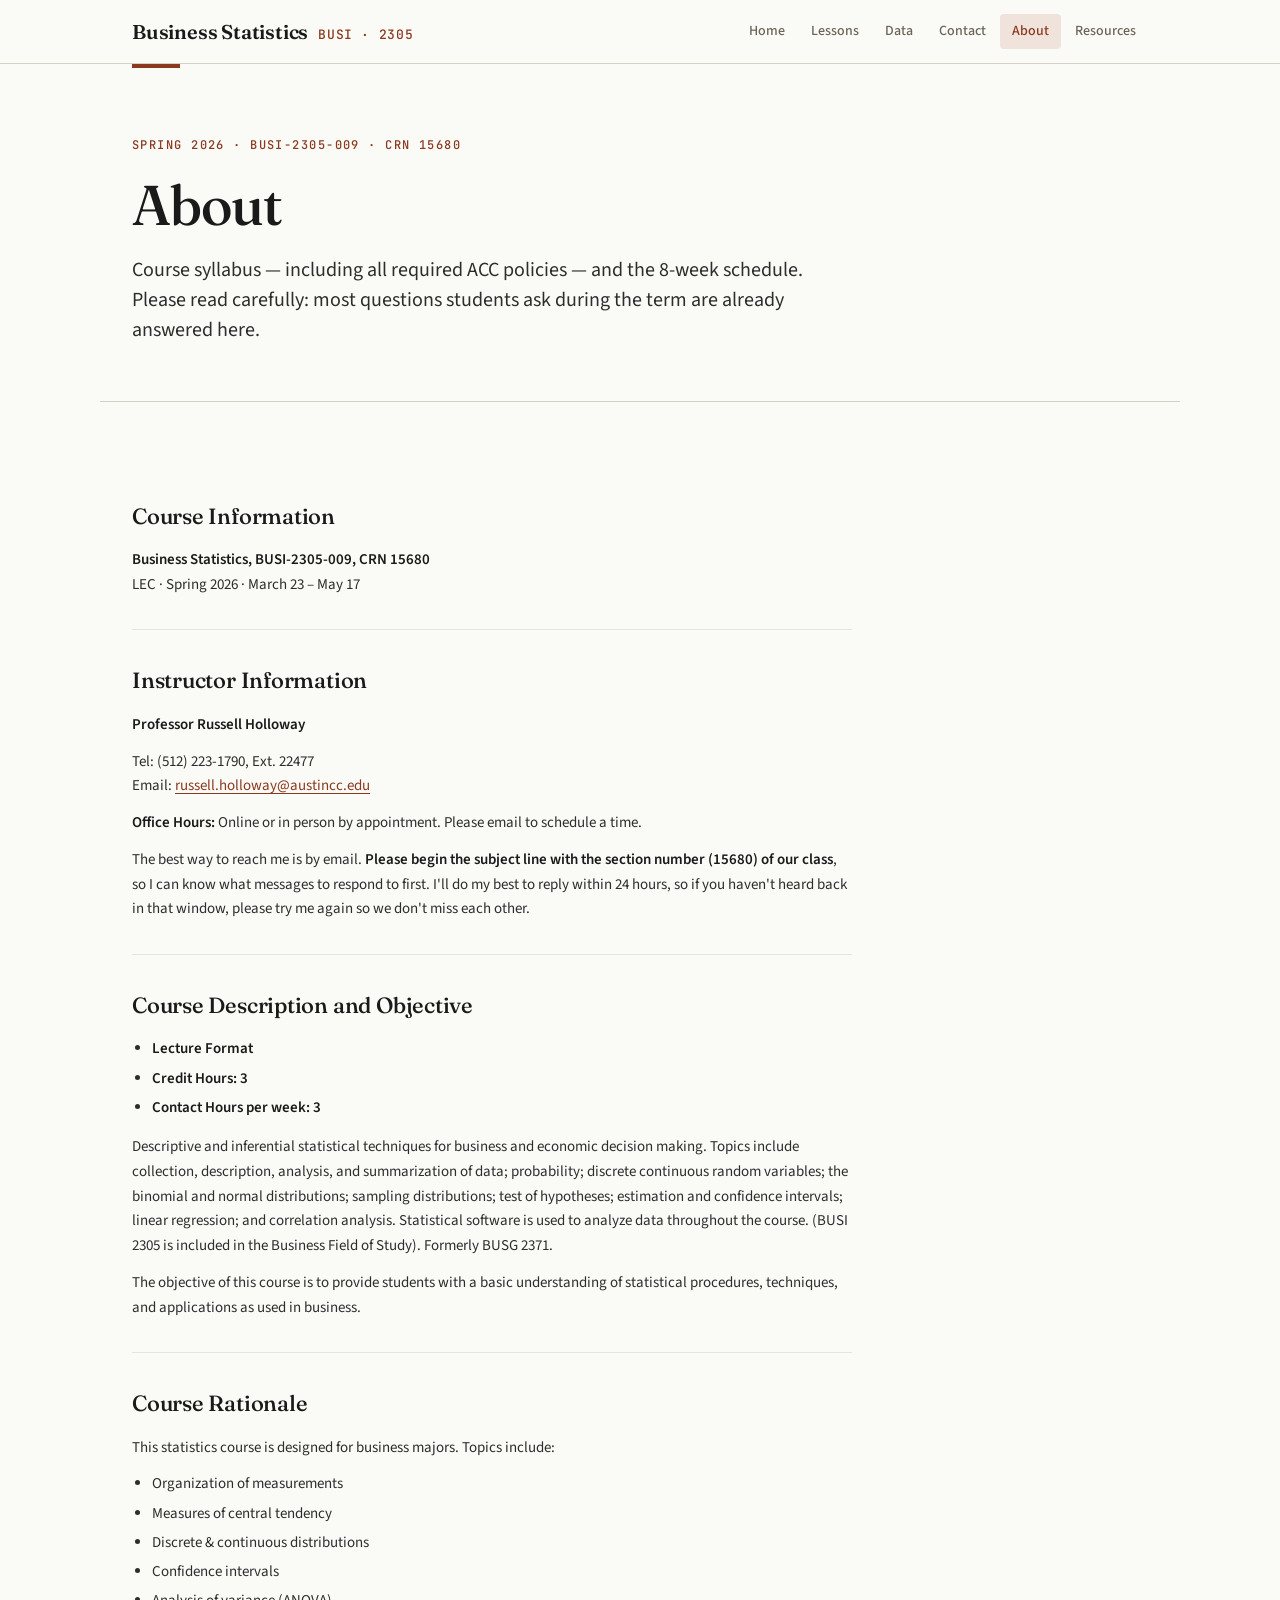
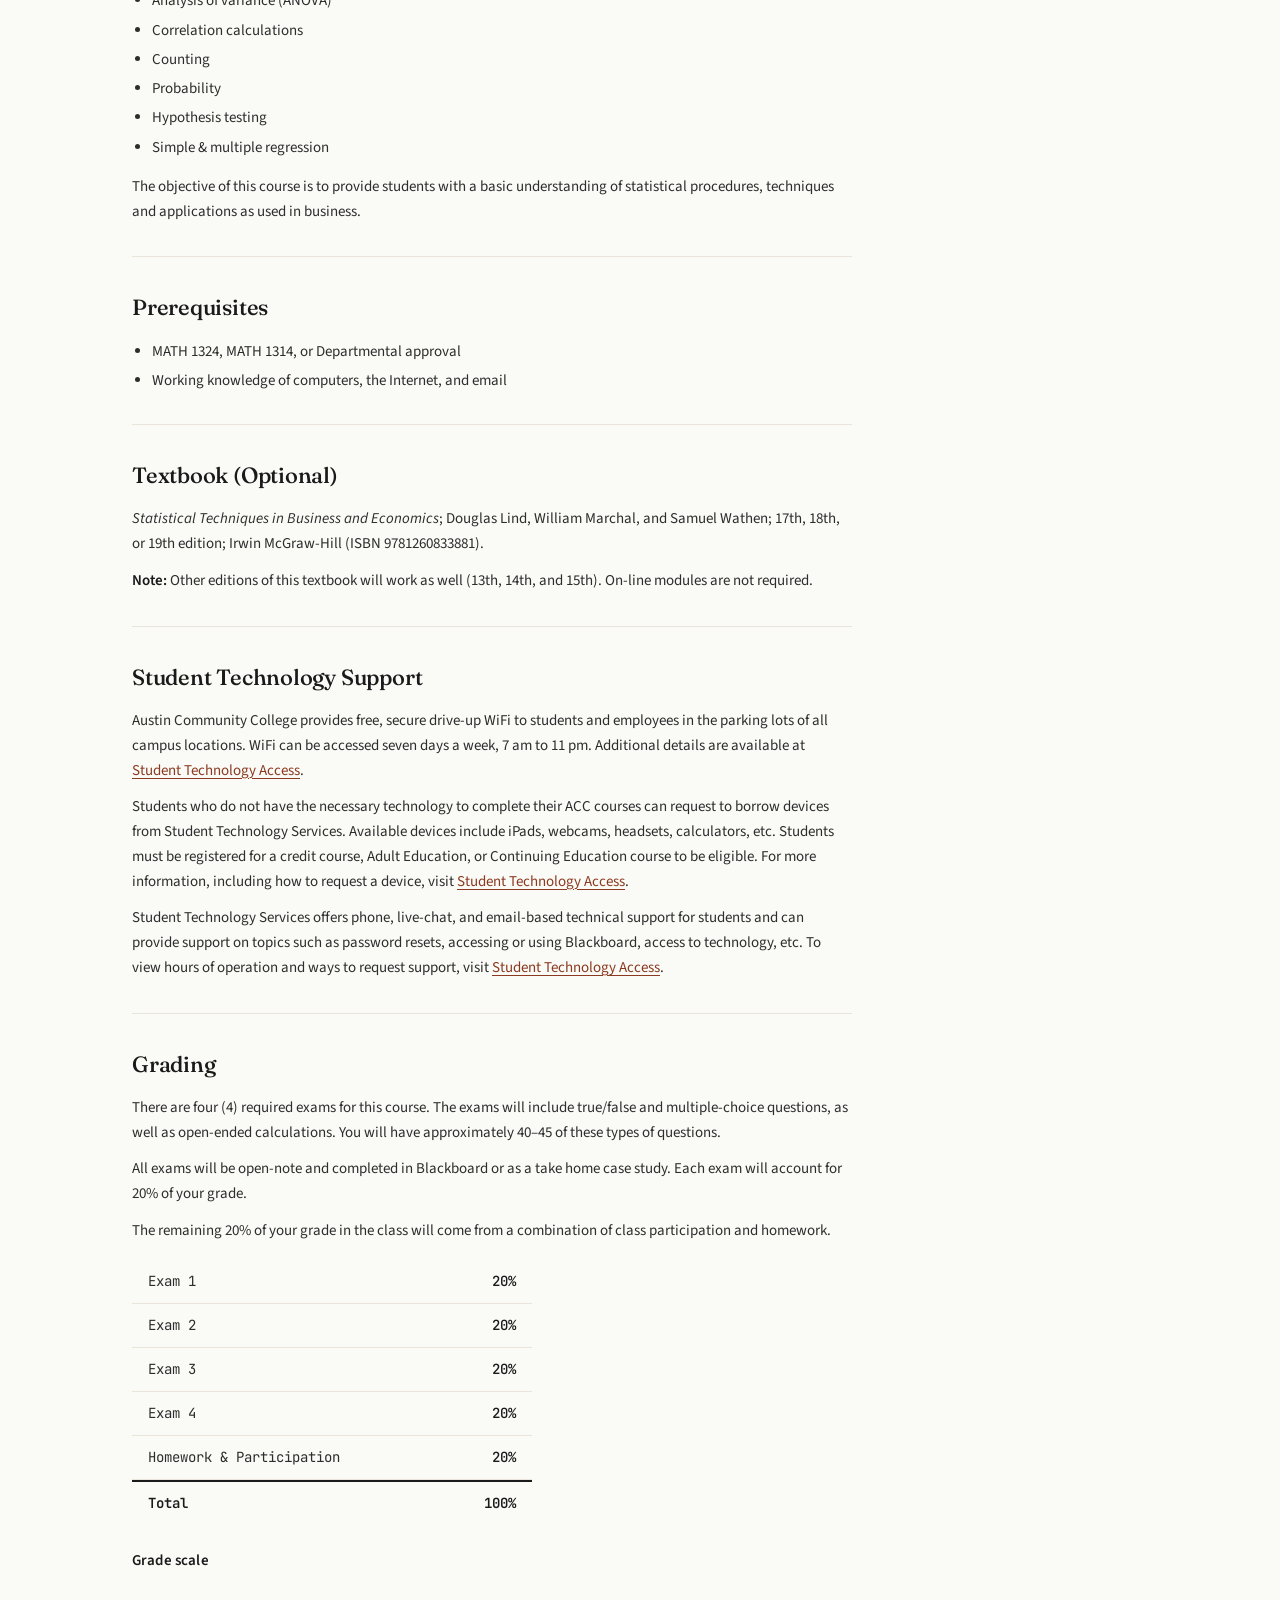
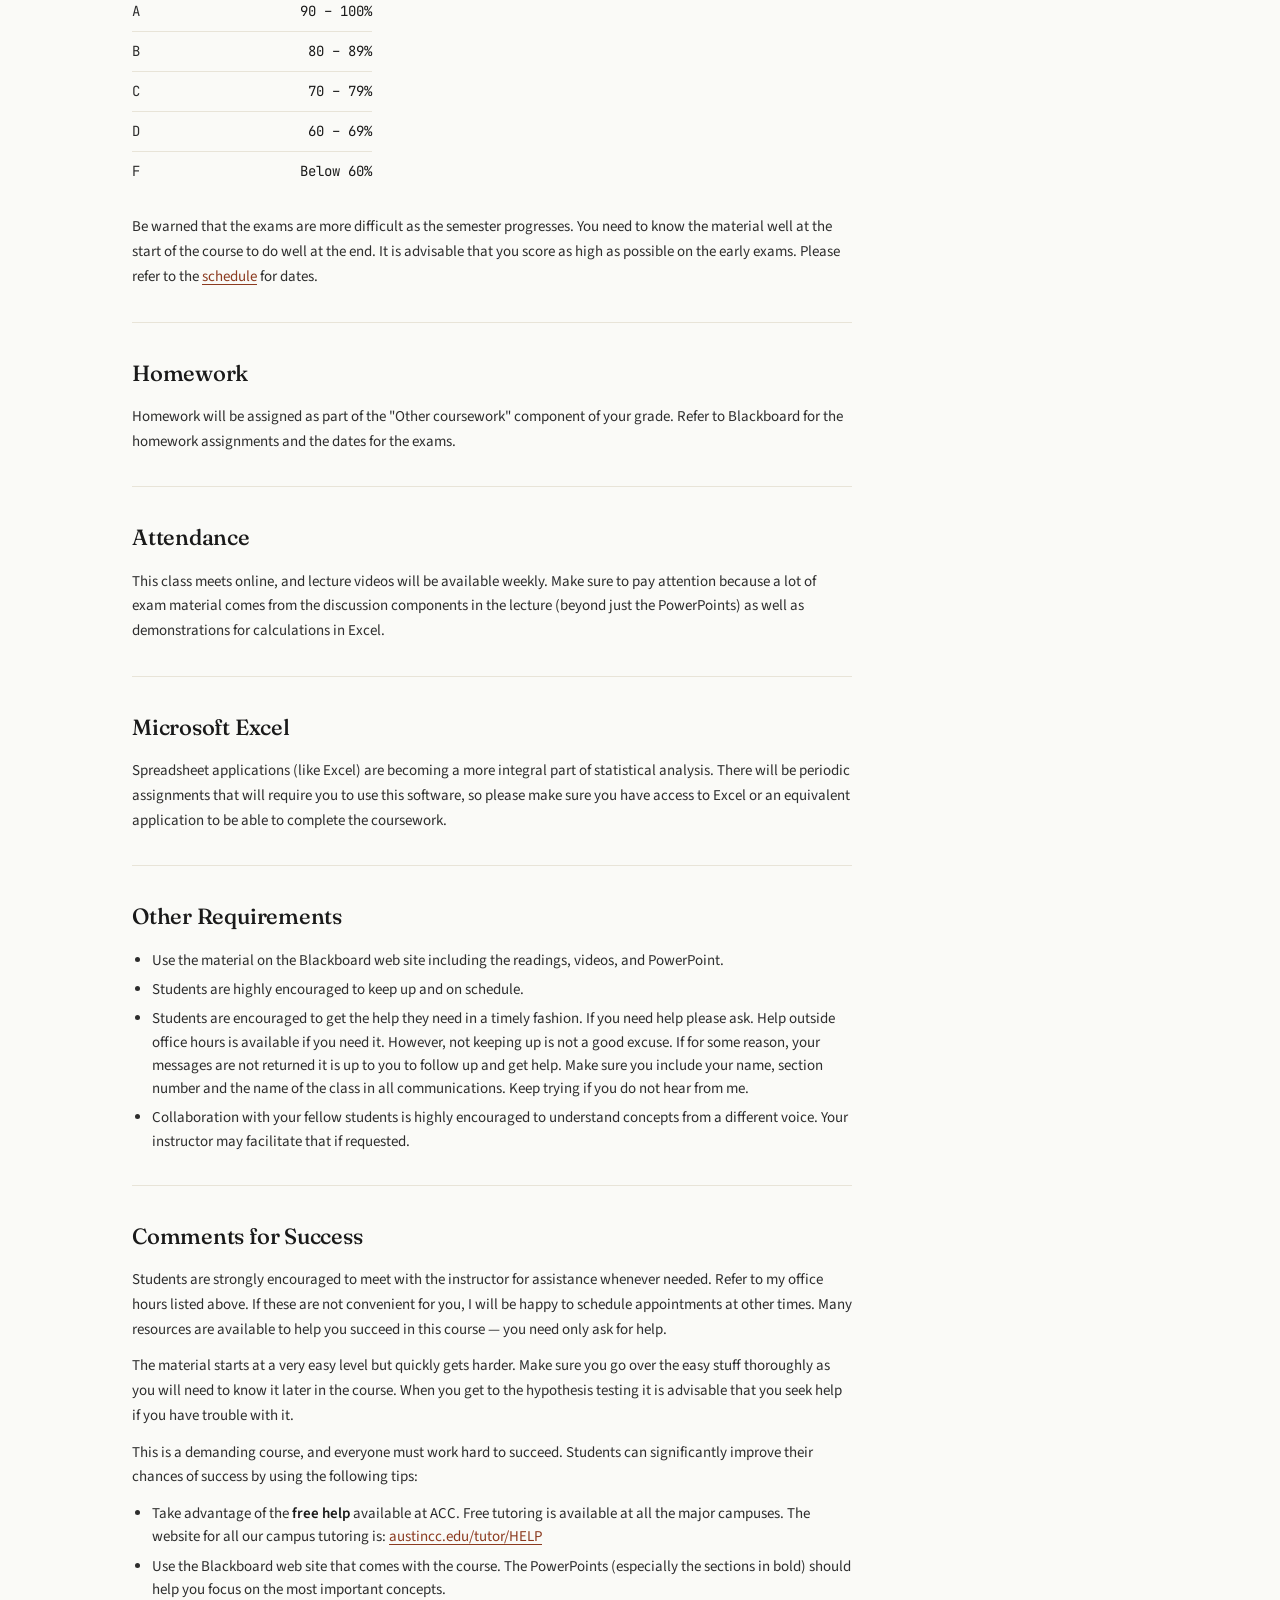
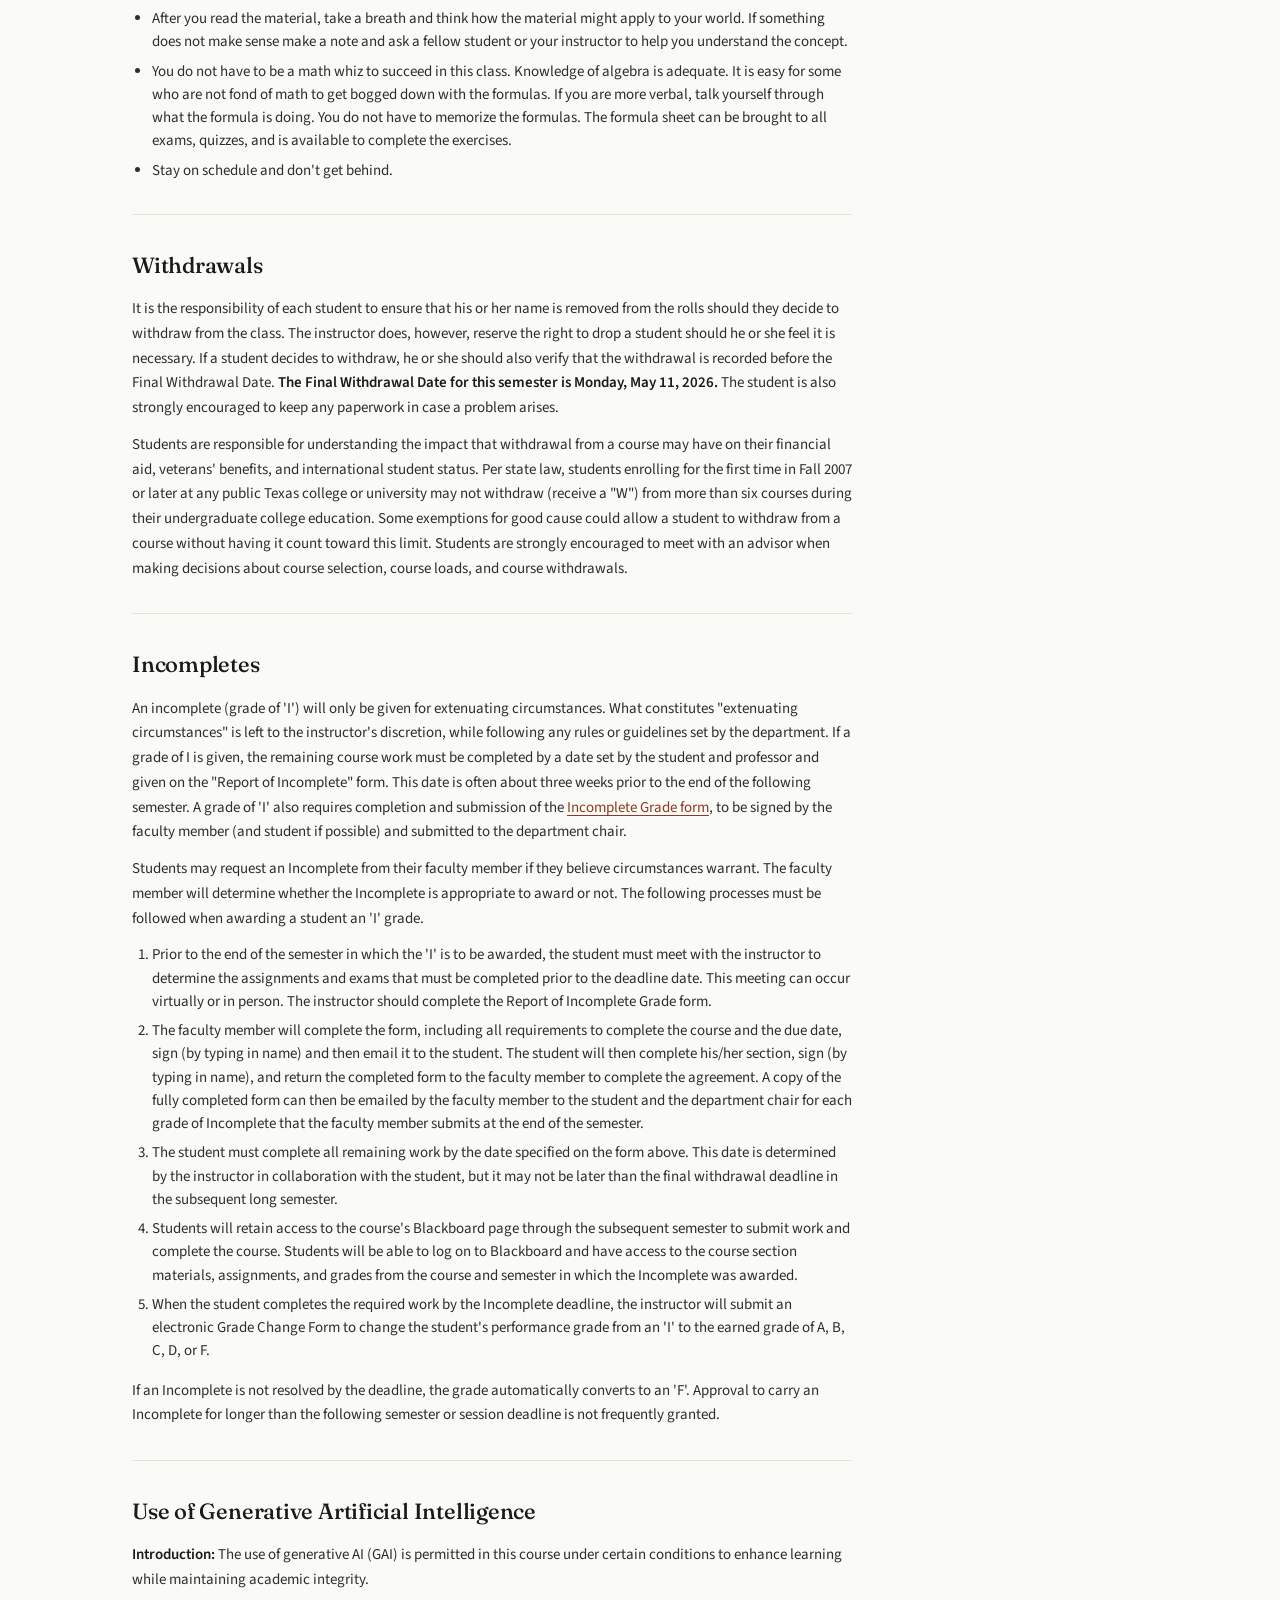
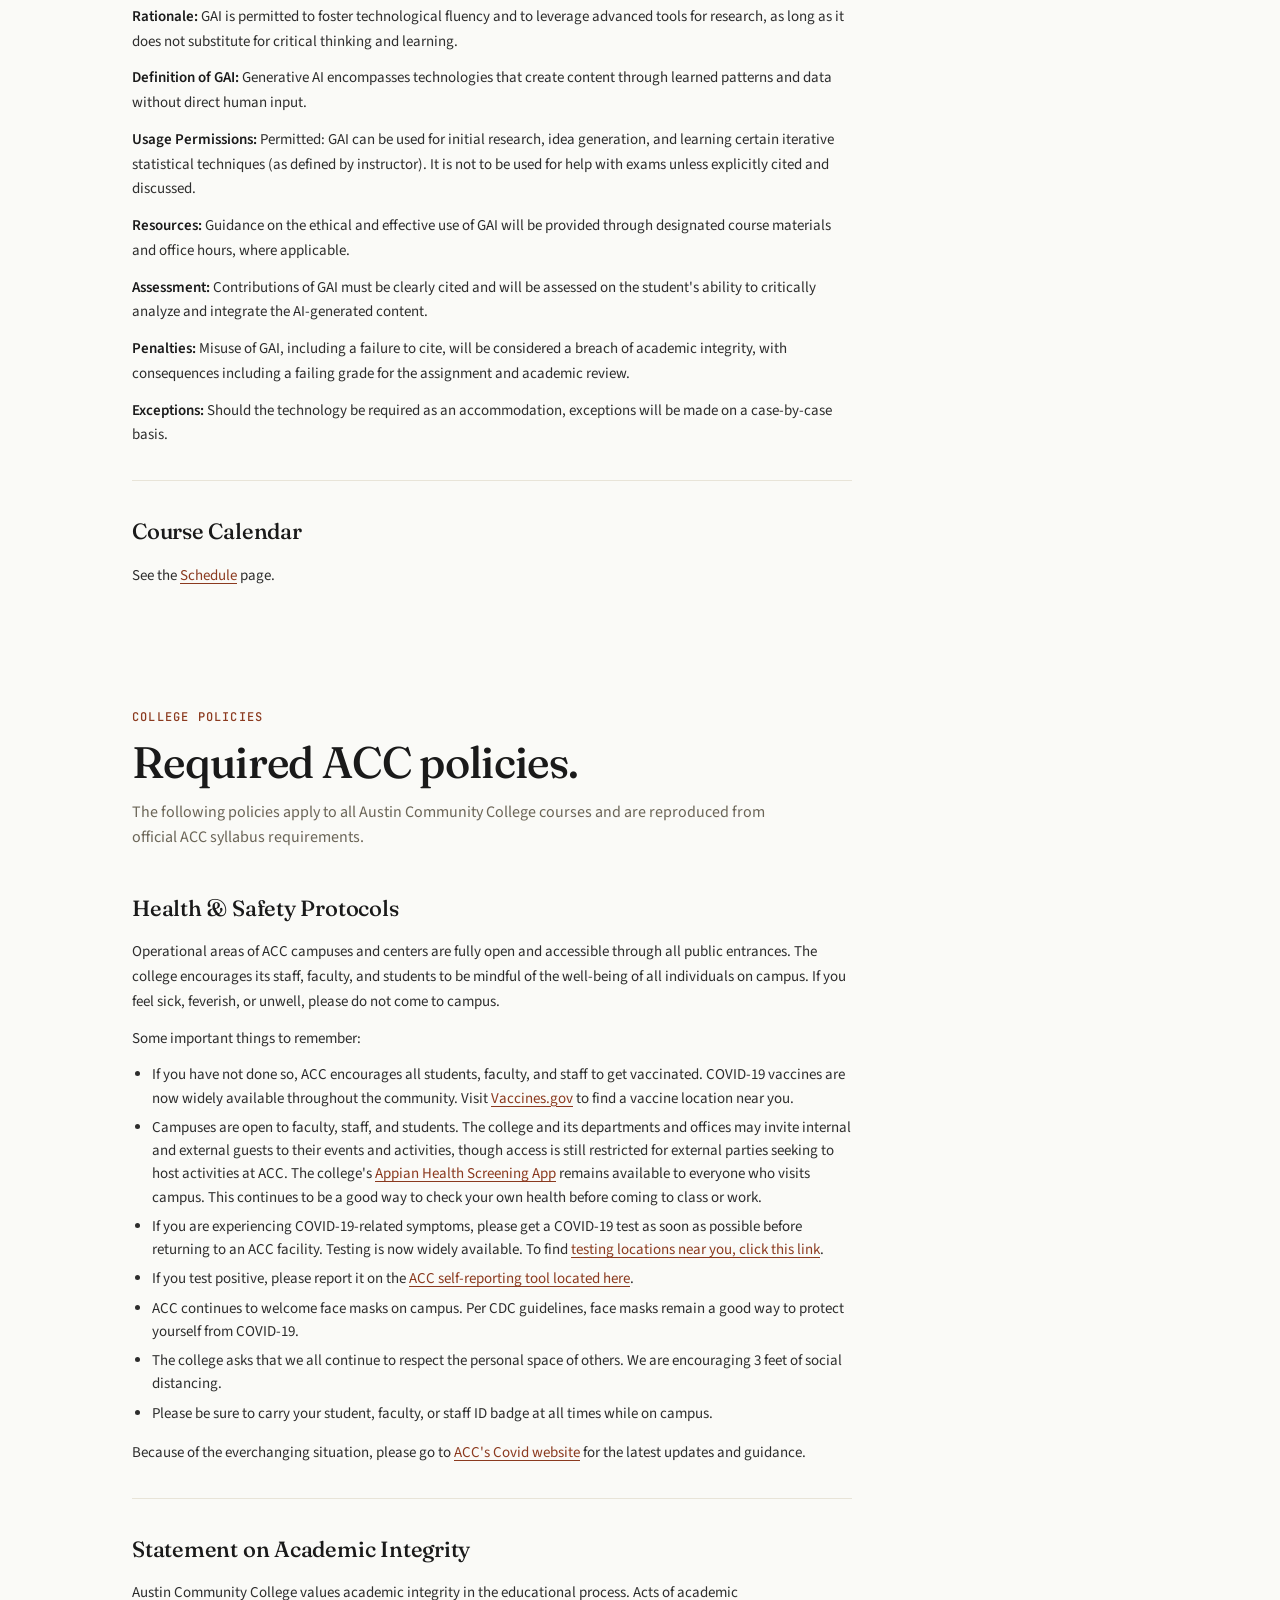
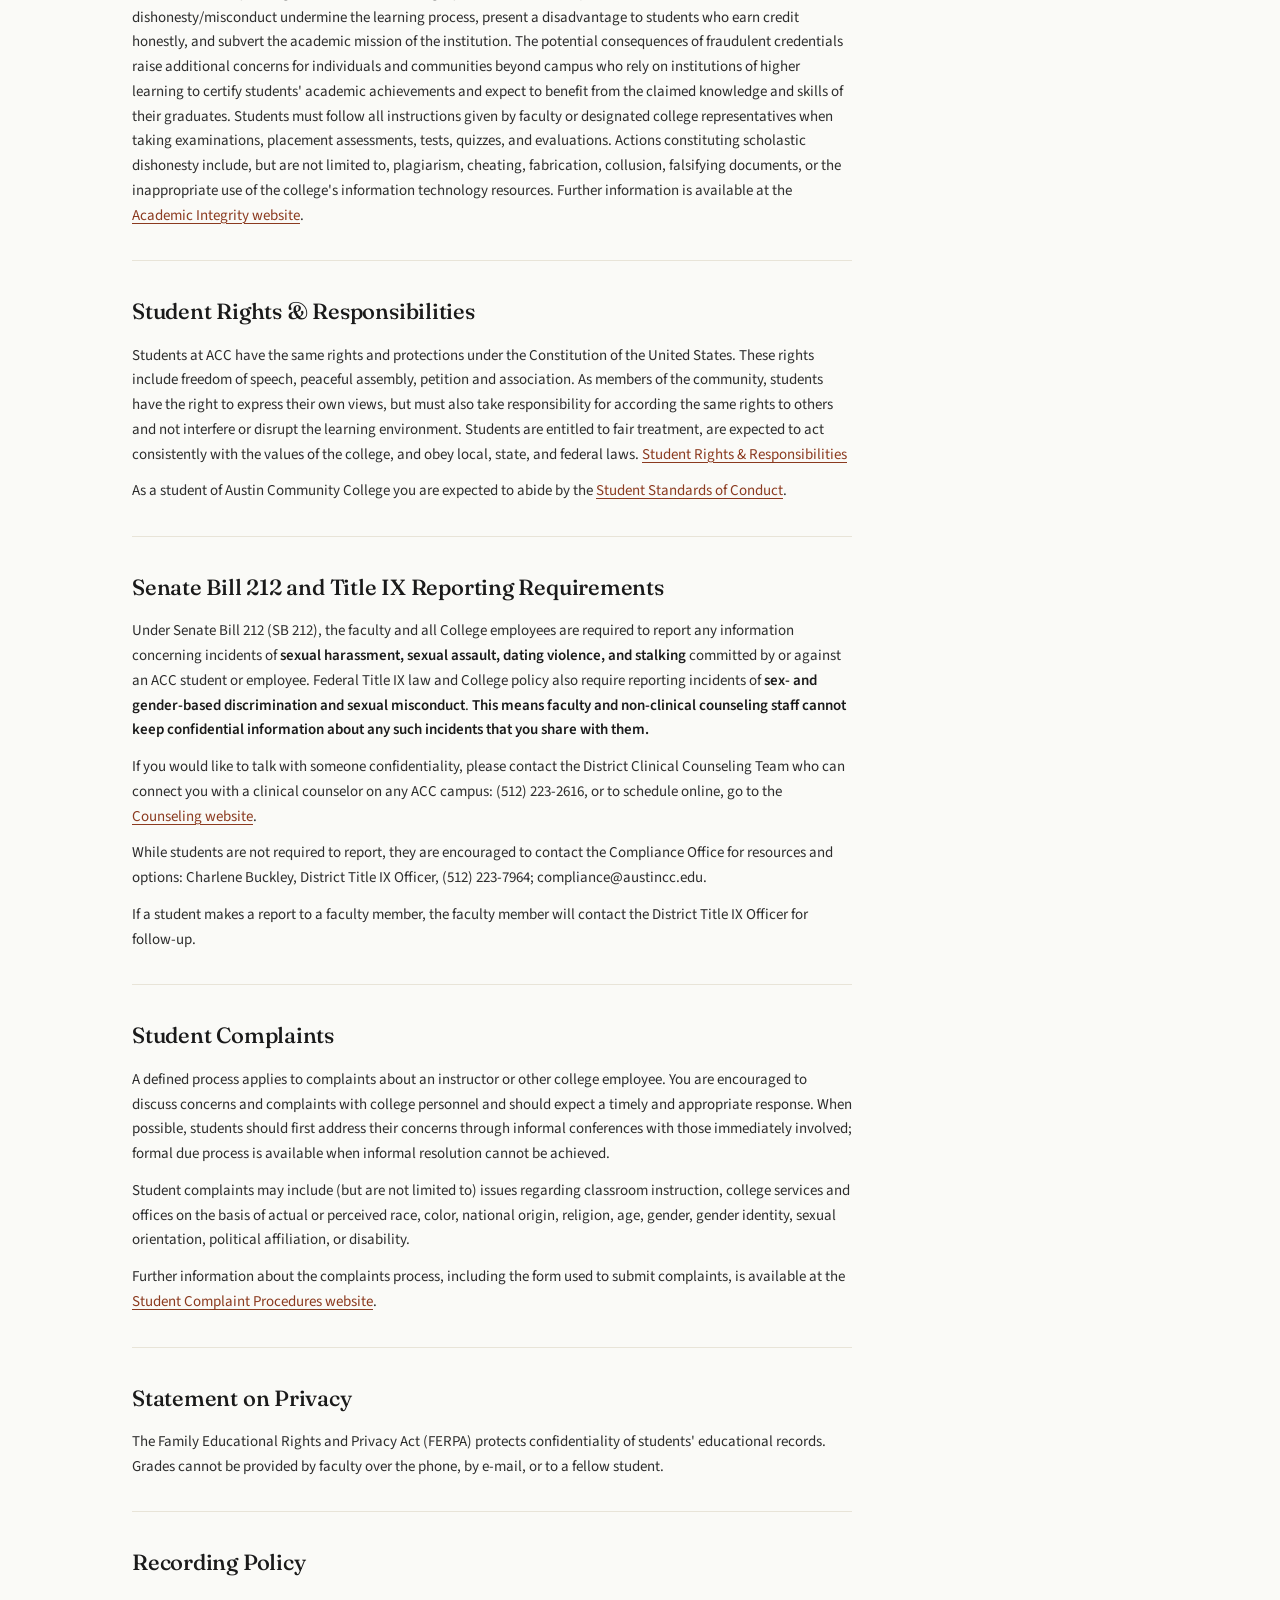
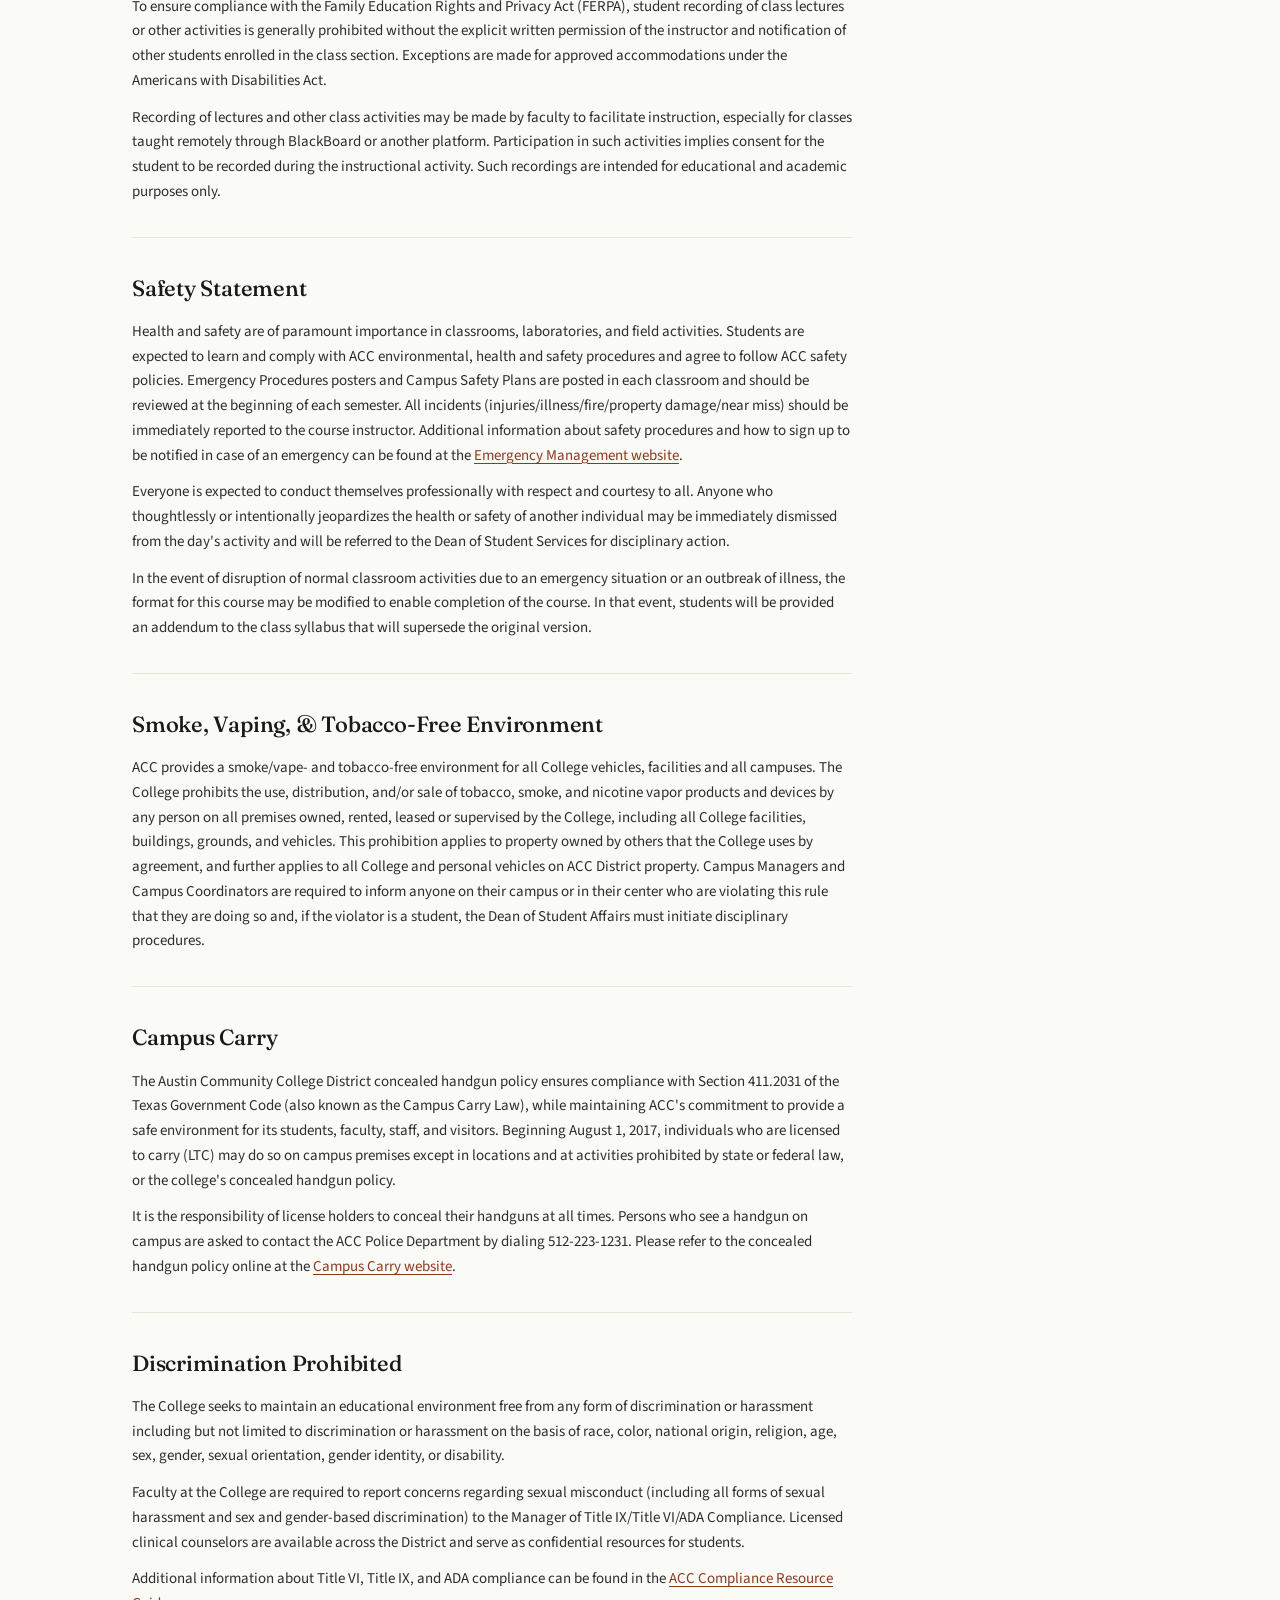
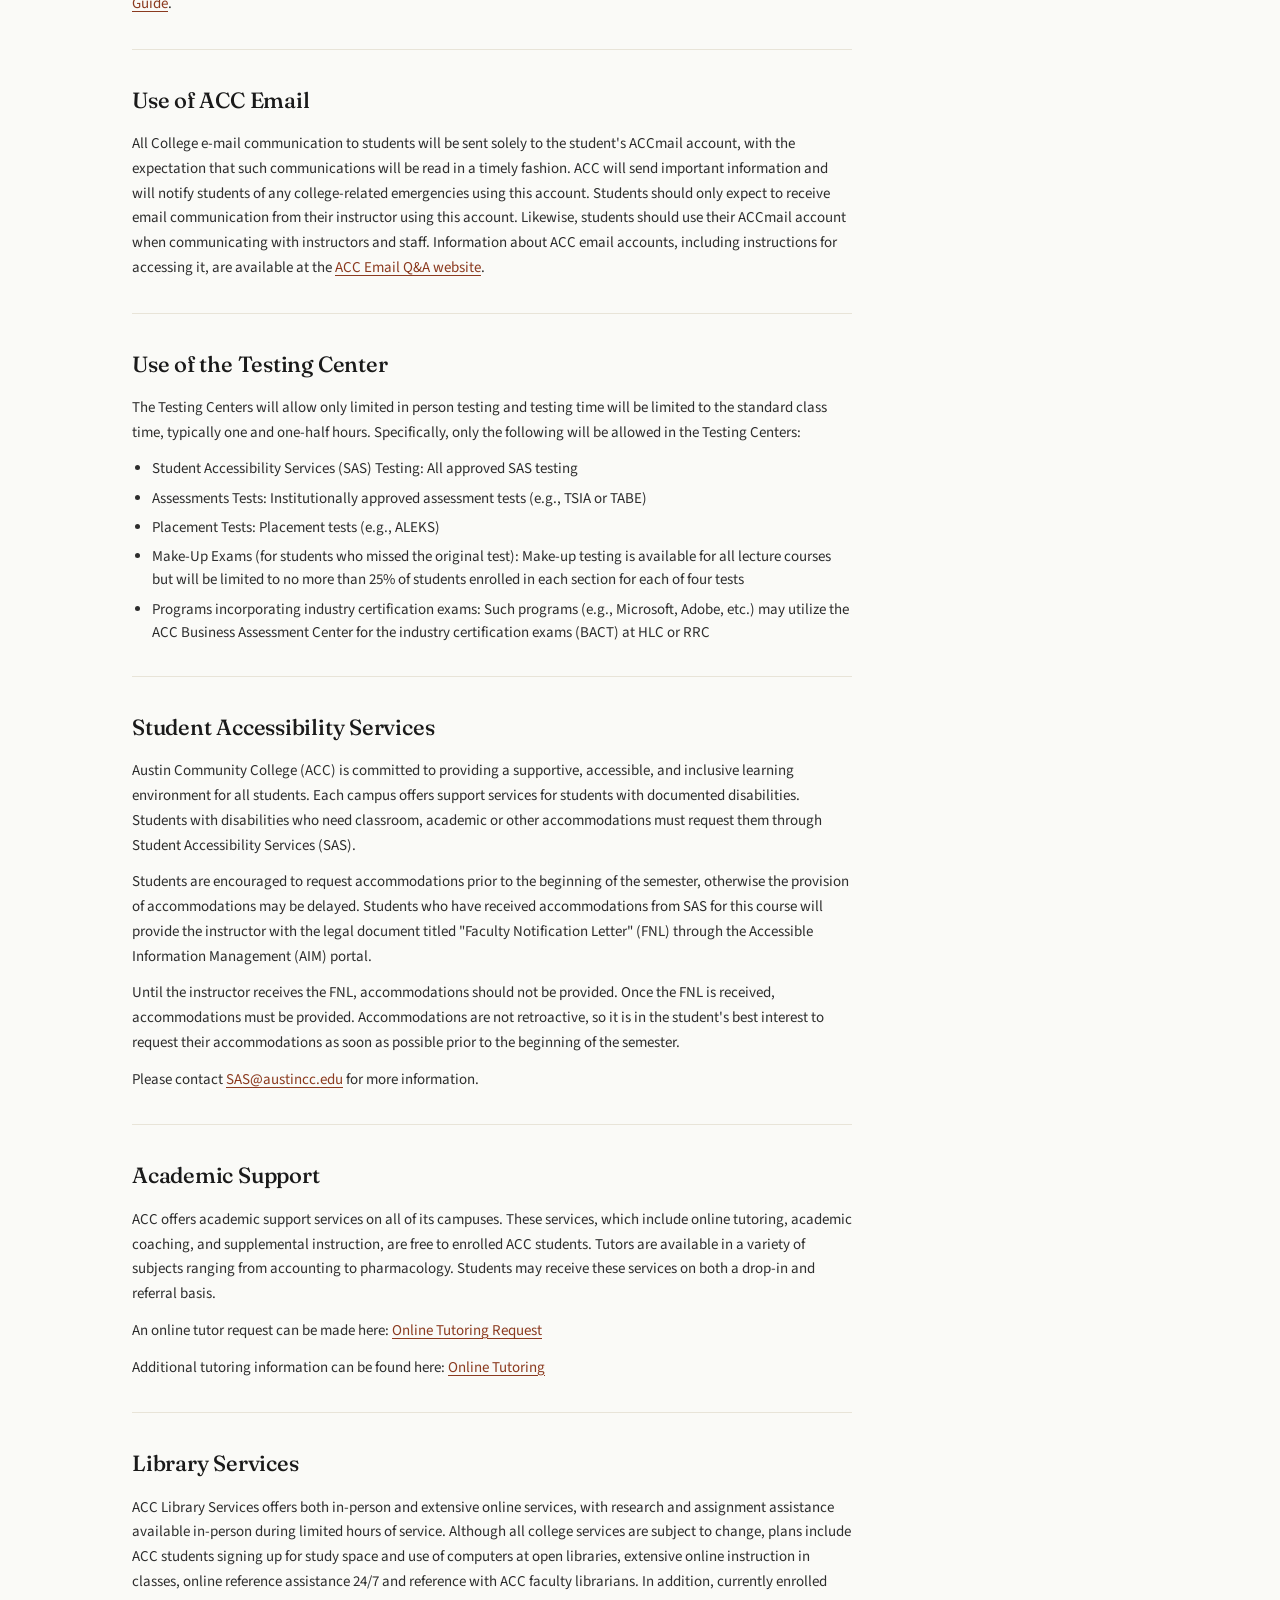
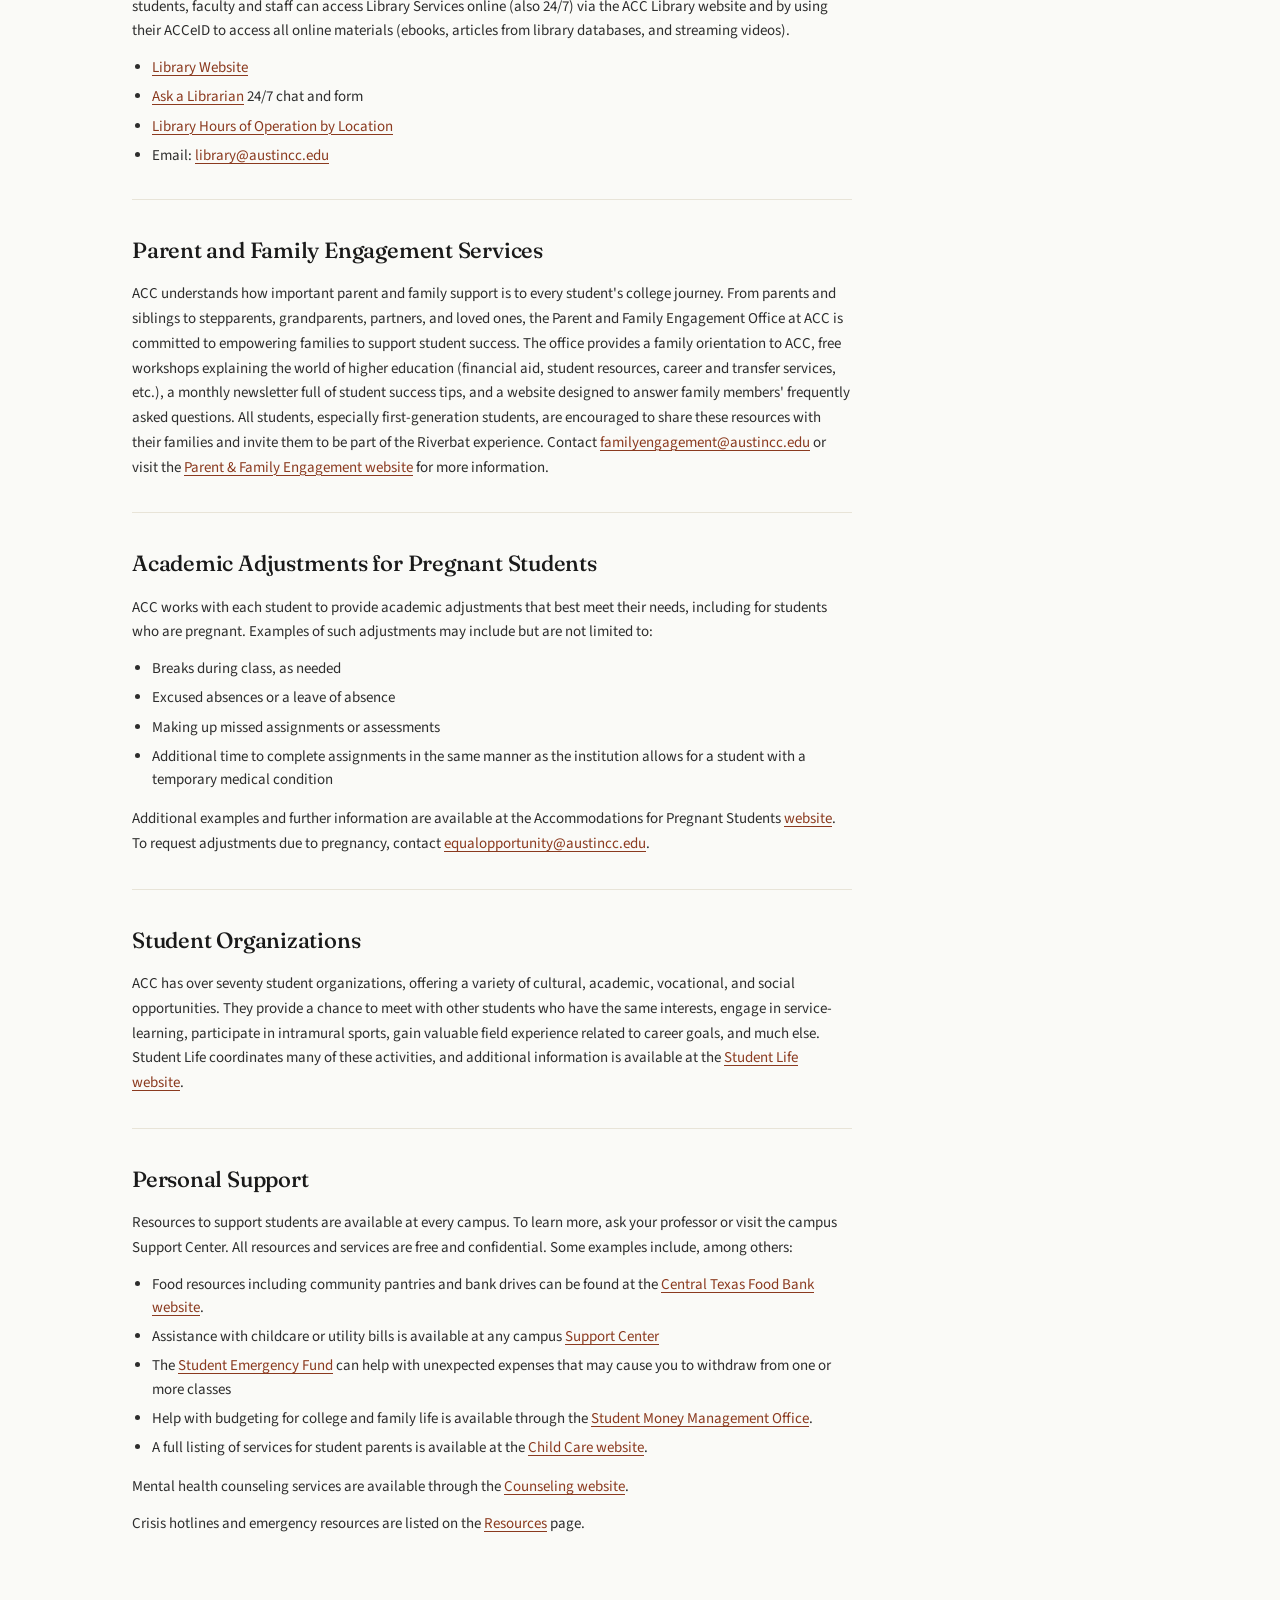
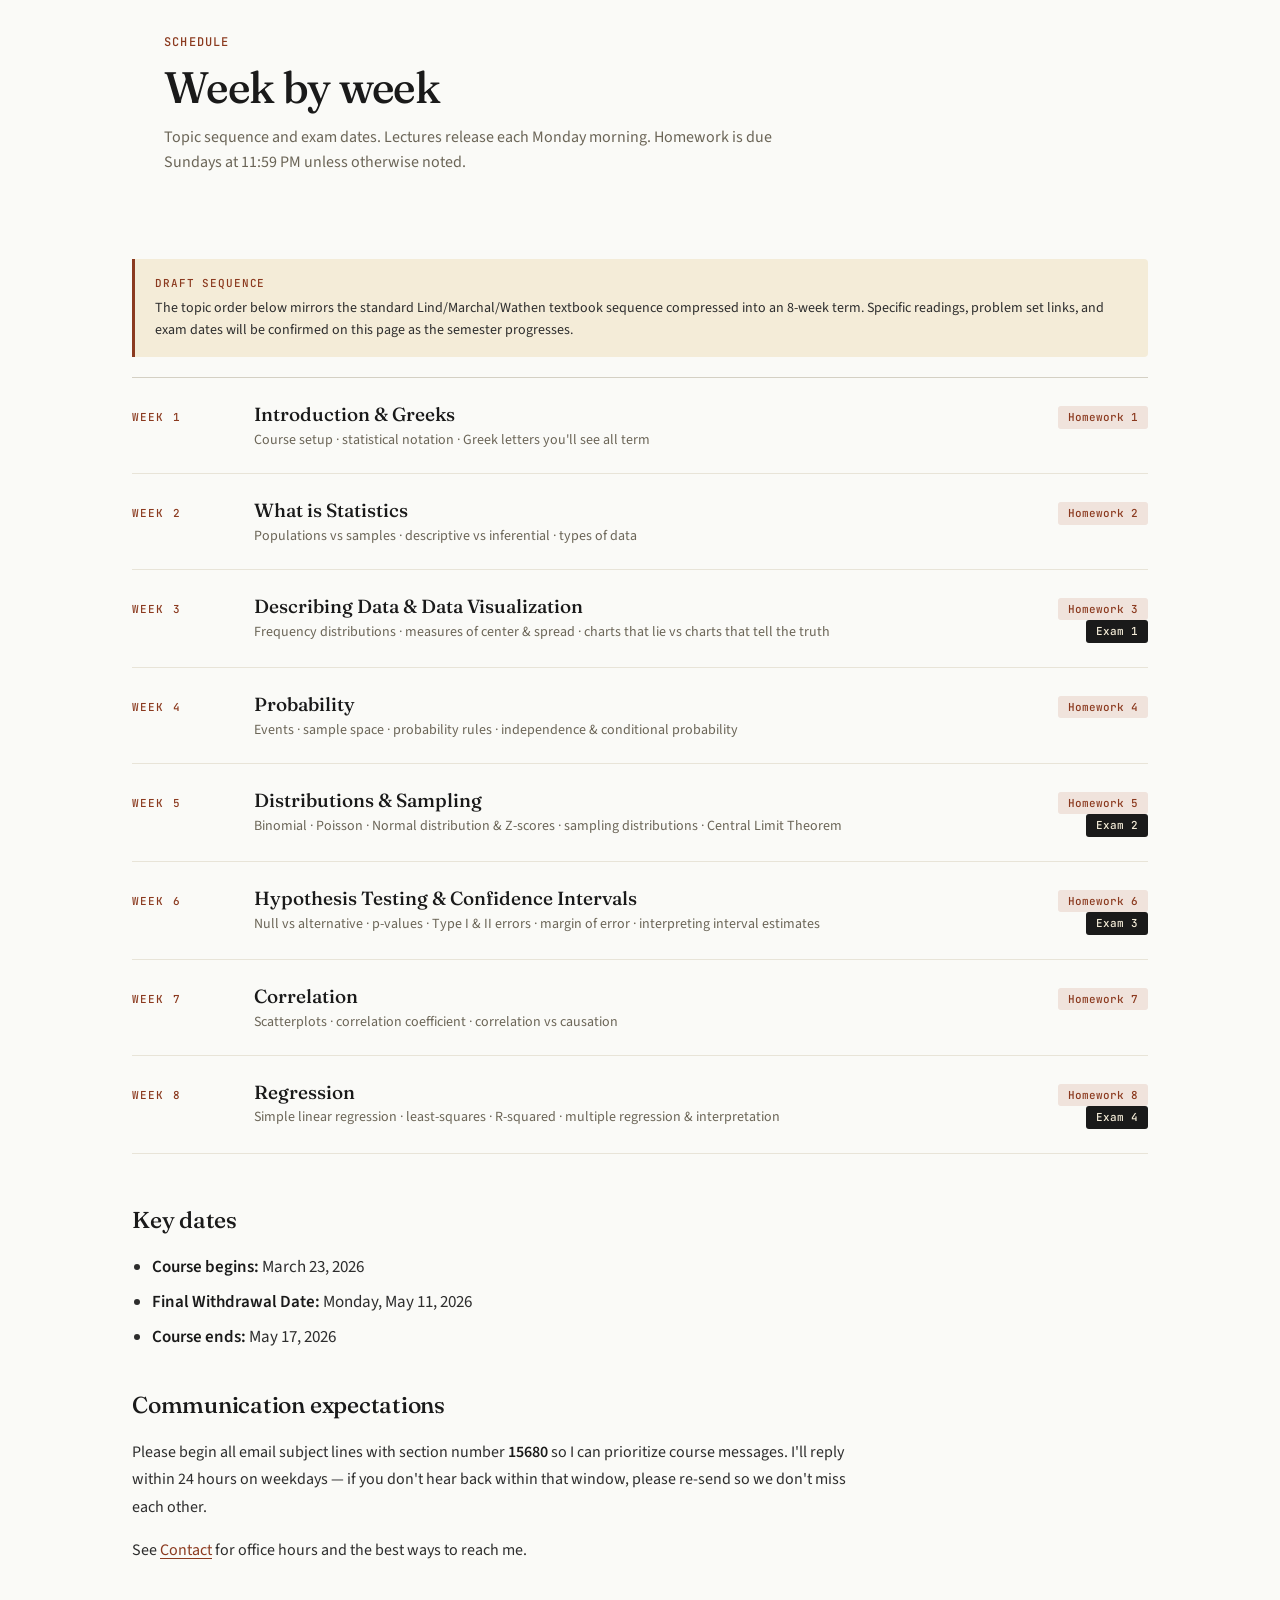
==== commit b181fa2f: "new 8-week sequence + wire 3 video IDs (Wk2 What is Stats, Wk3 Data Viz)" ====
--- a/about.html
+++ b/about.html
@@ -398,64 +398,64 @@
   <div class="schedule">
     <div class="week">
       <div class="wk">Week 1</div>
-      <div class="wk-title">Introduction &amp; Describing Data
-        <span class="topic">Course setup · types of data · frequency distributions · measures of center &amp; spread</span>
+      <div class="wk-title">Introduction &amp; Greeks
+        <span class="topic">Course setup · statistical notation · Greek letters you'll see all term</span>
       </div>
       <div class="wk-due"><span class="pill">Homework 1</span></div>
     </div>
 
     <div class="week">
       <div class="wk">Week 2</div>
-      <div class="wk-title">Probability &amp; Discrete Distributions
-        <span class="topic">Events · sample space · probability rules · binomial &amp; Poisson distributions</span>
-      </div>
-      <div class="wk-due"><span class="pill">Homework 2</span><br><span class="pill exam">Exam 1</span></div>
+      <div class="wk-title">What is Statistics
+        <span class="topic">Populations vs samples · descriptive vs inferential · types of data</span>
+      </div>
+      <div class="wk-due"><span class="pill">Homework 2</span></div>
     </div>
 
     <div class="week">
       <div class="wk">Week 3</div>
-      <div class="wk-title">The Normal Distribution &amp; Sampling
-        <span class="topic">Z-scores · empirical rule · sampling distributions · Central Limit Theorem</span>
-      </div>
-      <div class="wk-due"><span class="pill">Homework 3</span></div>
+      <div class="wk-title">Describing Data &amp; Data Visualization
+        <span class="topic">Frequency distributions · measures of center &amp; spread · charts that lie vs charts that tell the truth</span>
+      </div>
+      <div class="wk-due"><span class="pill">Homework 3</span><br><span class="pill exam">Exam 1</span></div>
     </div>
 
     <div class="week">
       <div class="wk">Week 4</div>
-      <div class="wk-title">Confidence Intervals
-        <span class="topic">Estimation · margin of error · interpreting interval estimates</span>
-      </div>
-      <div class="wk-due"><span class="pill">Homework 4</span><br><span class="pill exam">Exam 2</span></div>
+      <div class="wk-title">Probability
+        <span class="topic">Events · sample space · probability rules · independence &amp; conditional probability</span>
+      </div>
+      <div class="wk-due"><span class="pill">Homework 4</span></div>
     </div>
 
     <div class="week">
       <div class="wk">Week 5</div>
-      <div class="wk-title">Hypothesis Testing — One Sample
-        <span class="topic">Null vs alternative · p-values · Type I &amp; II errors · test statistics</span>
-      </div>
-      <div class="wk-due"><span class="pill">Homework 5</span></div>
+      <div class="wk-title">Distributions &amp; Sampling
+        <span class="topic">Binomial · Poisson · Normal distribution &amp; Z-scores · sampling distributions · Central Limit Theorem</span>
+      </div>
+      <div class="wk-due"><span class="pill">Homework 5</span><br><span class="pill exam">Exam 2</span></div>
     </div>
 
     <div class="week">
       <div class="wk">Week 6</div>
-      <div class="wk-title">Hypothesis Testing — Two Samples &amp; ANOVA
-        <span class="topic">Comparing means &amp; proportions · paired data · analysis of variance</span>
+      <div class="wk-title">Hypothesis Testing &amp; Confidence Intervals
+        <span class="topic">Null vs alternative · p-values · Type I &amp; II errors · margin of error · interpreting interval estimates</span>
       </div>
       <div class="wk-due"><span class="pill">Homework 6</span><br><span class="pill exam">Exam 3</span></div>
     </div>
 
     <div class="week">
       <div class="wk">Week 7</div>
-      <div class="wk-title">Correlation &amp; Simple Regression
-        <span class="topic">Scatterplots · correlation coefficient · least-squares regression · R-squared</span>
+      <div class="wk-title">Correlation
+        <span class="topic">Scatterplots · correlation coefficient · correlation vs causation</span>
       </div>
       <div class="wk-due"><span class="pill">Homework 7</span></div>
     </div>
 
     <div class="week">
       <div class="wk">Week 8</div>
-      <div class="wk-title">Multiple Regression &amp; Course Wrap-Up
-        <span class="topic">Interpreting regression output · practical applications · final review</span>
+      <div class="wk-title">Regression
+        <span class="topic">Simple linear regression · least-squares · R-squared · multiple regression &amp; interpretation</span>
       </div>
       <div class="wk-due"><span class="pill">Homework 8</span><br><span class="pill exam">Exam 4</span></div>
     </div>
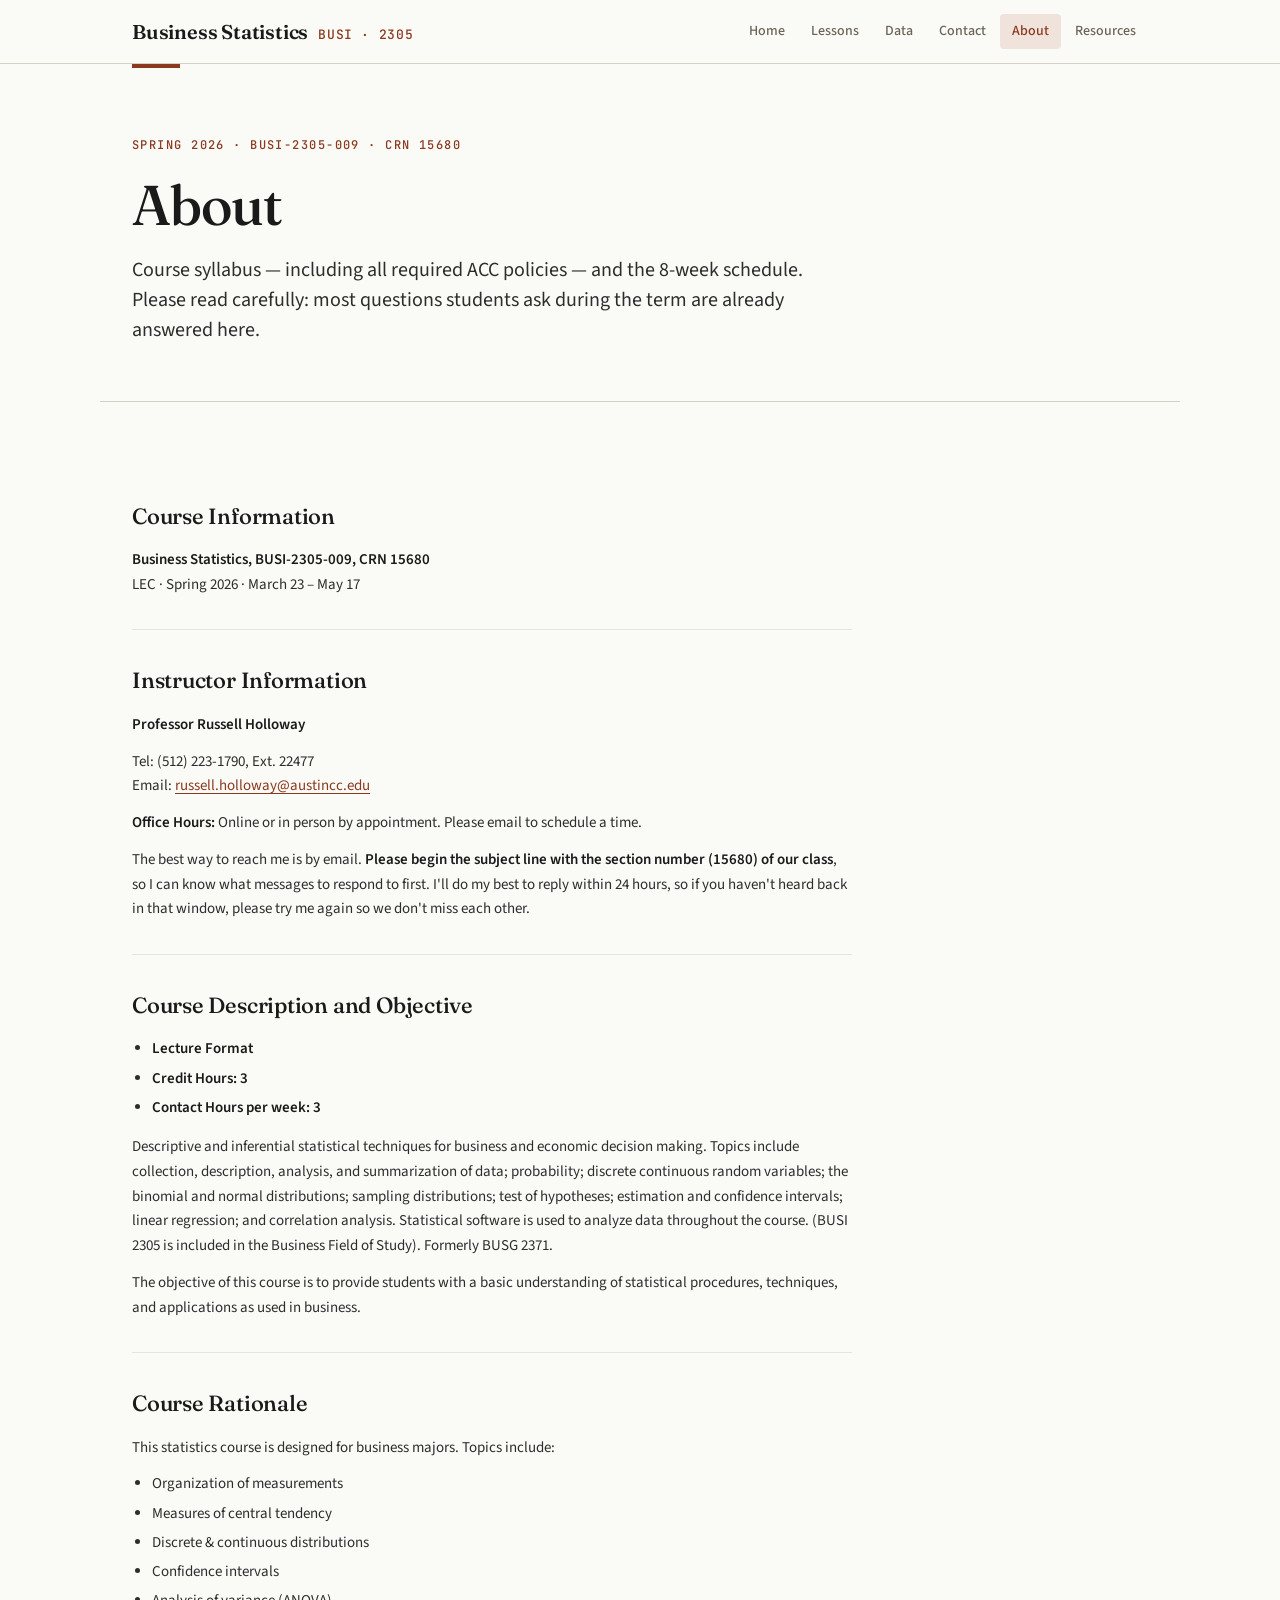
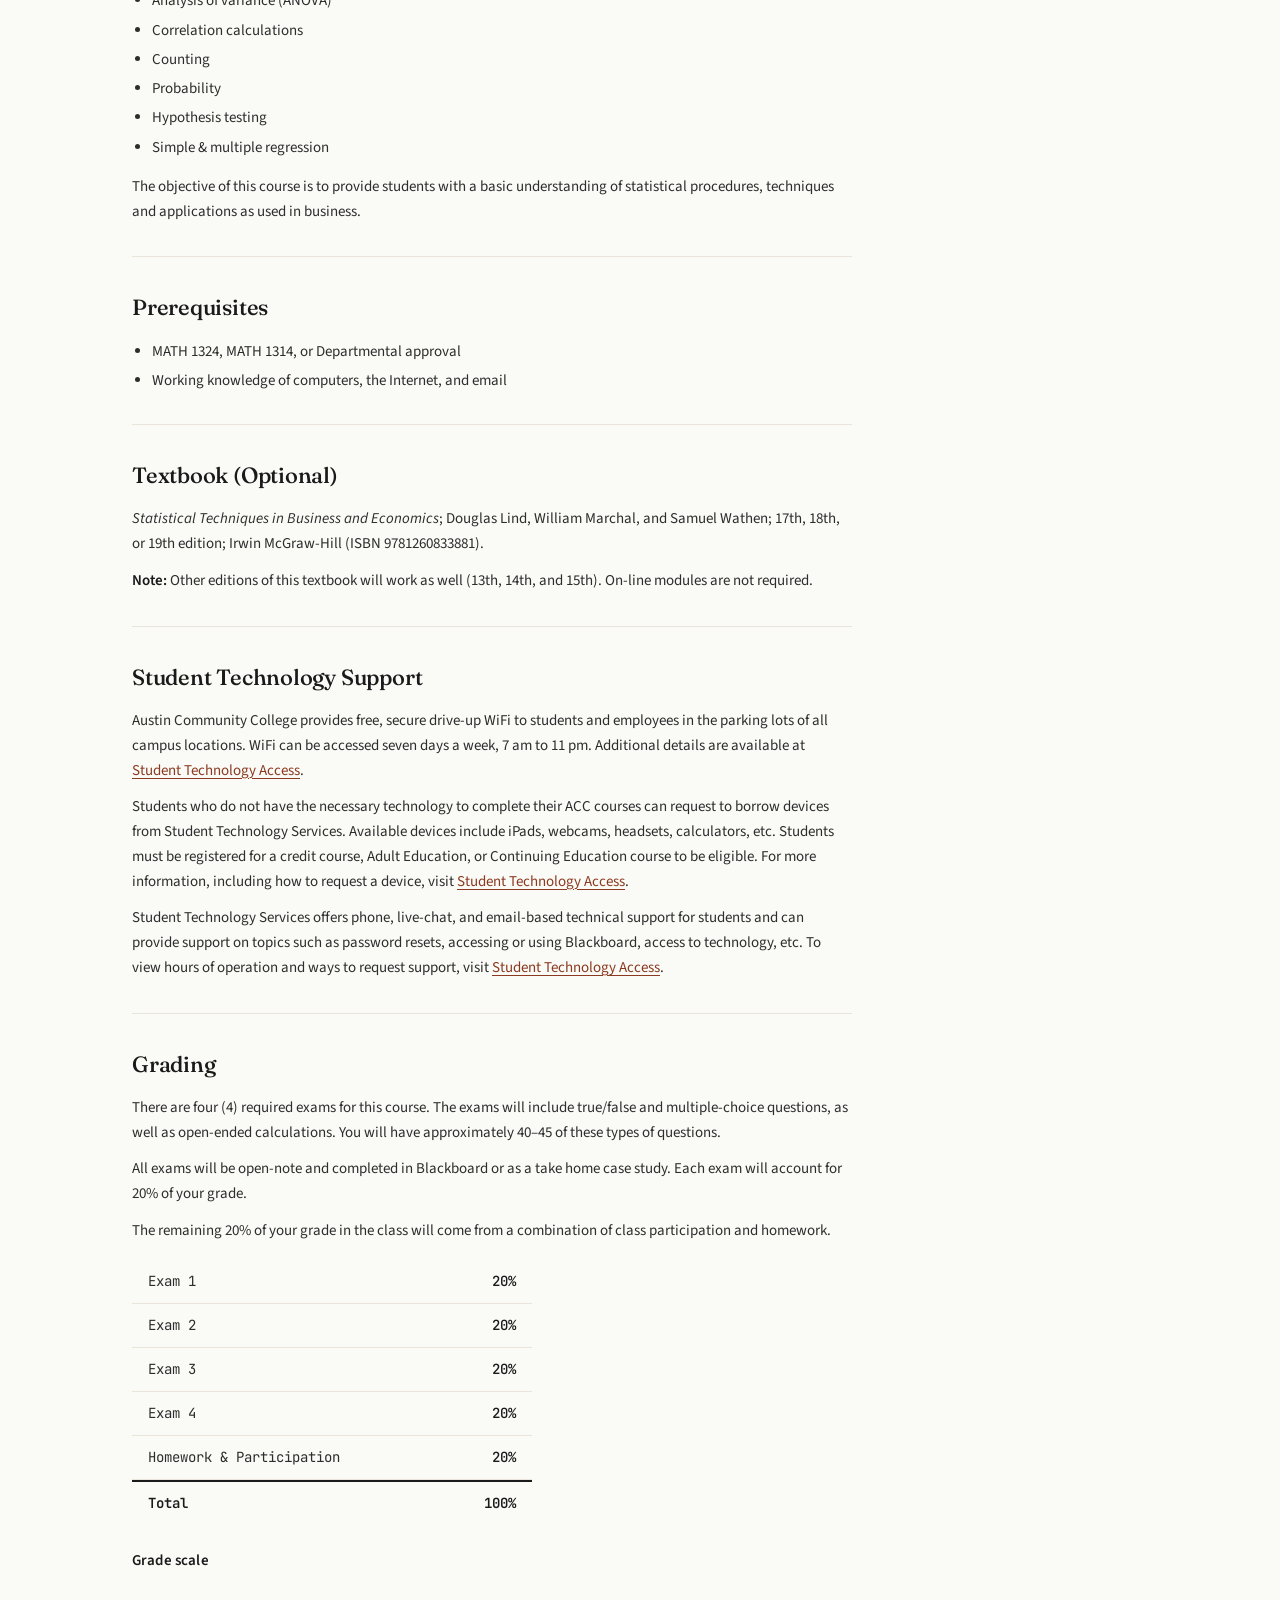
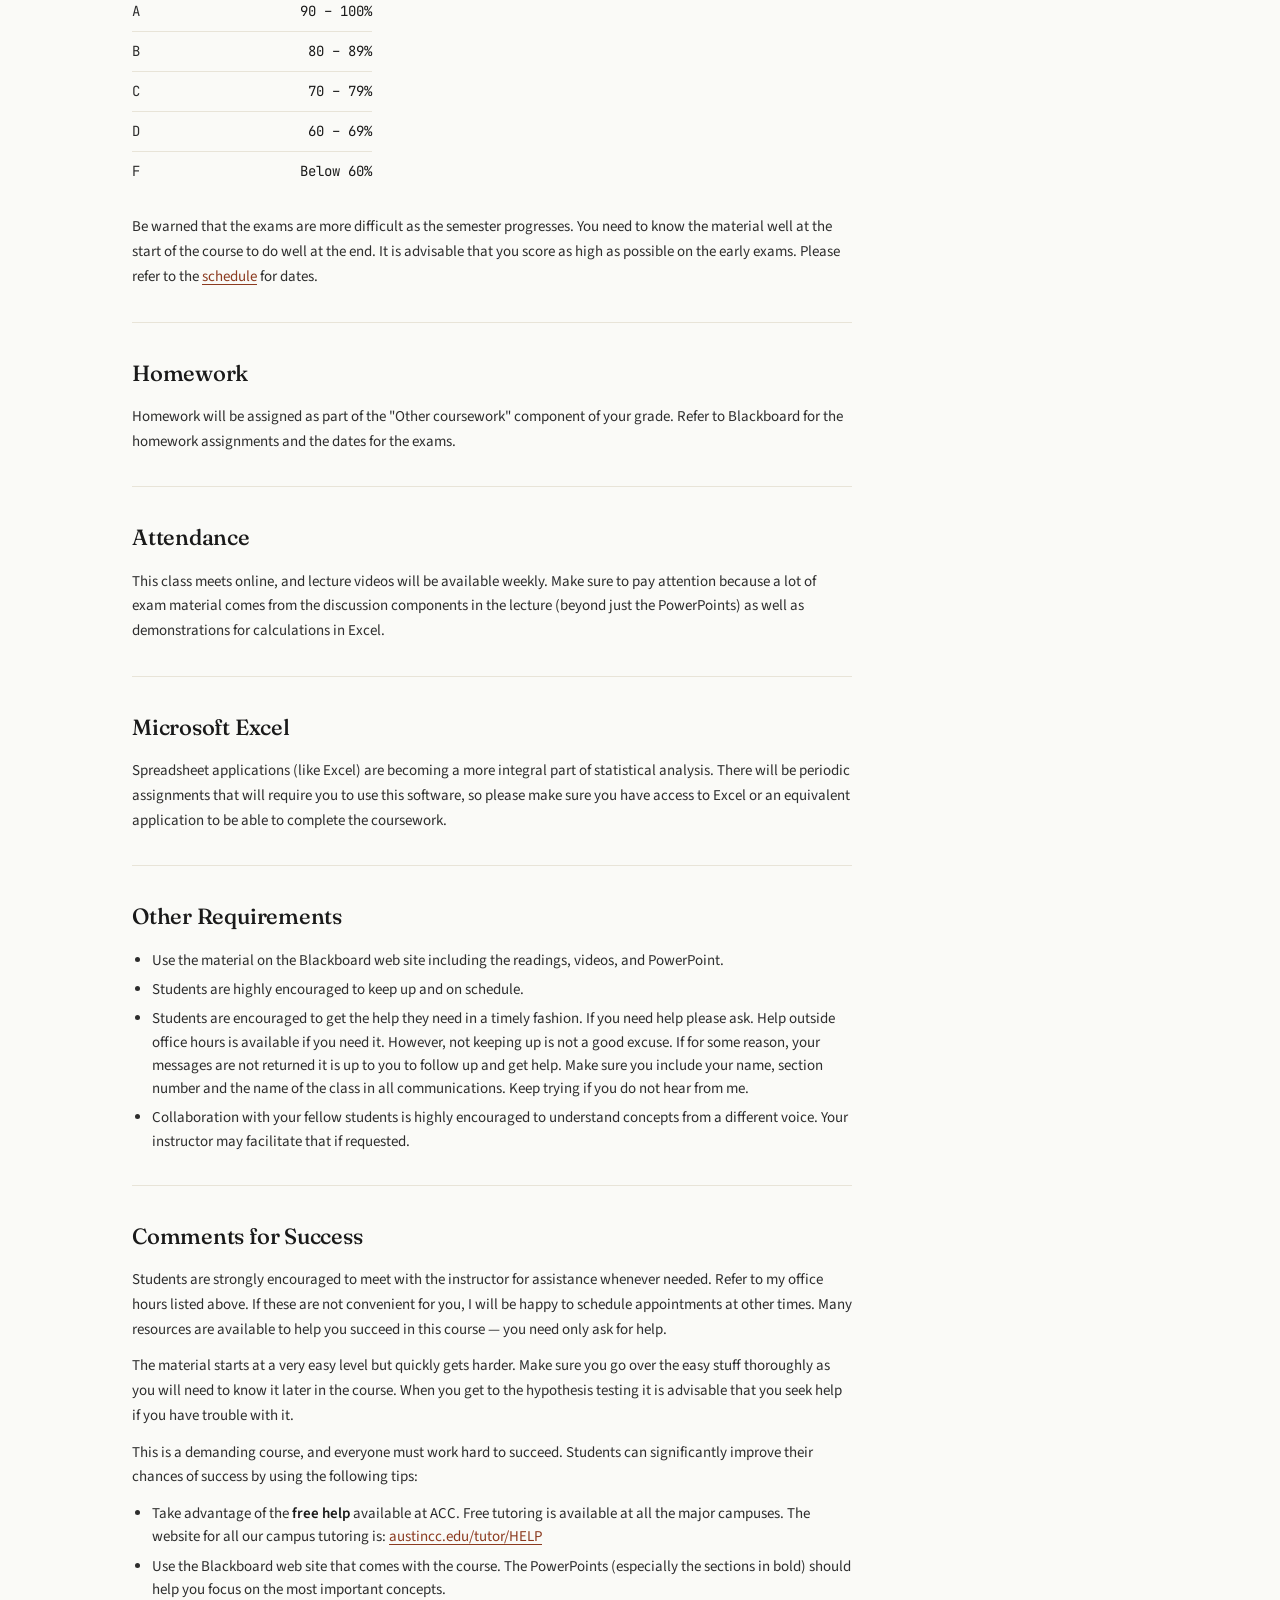
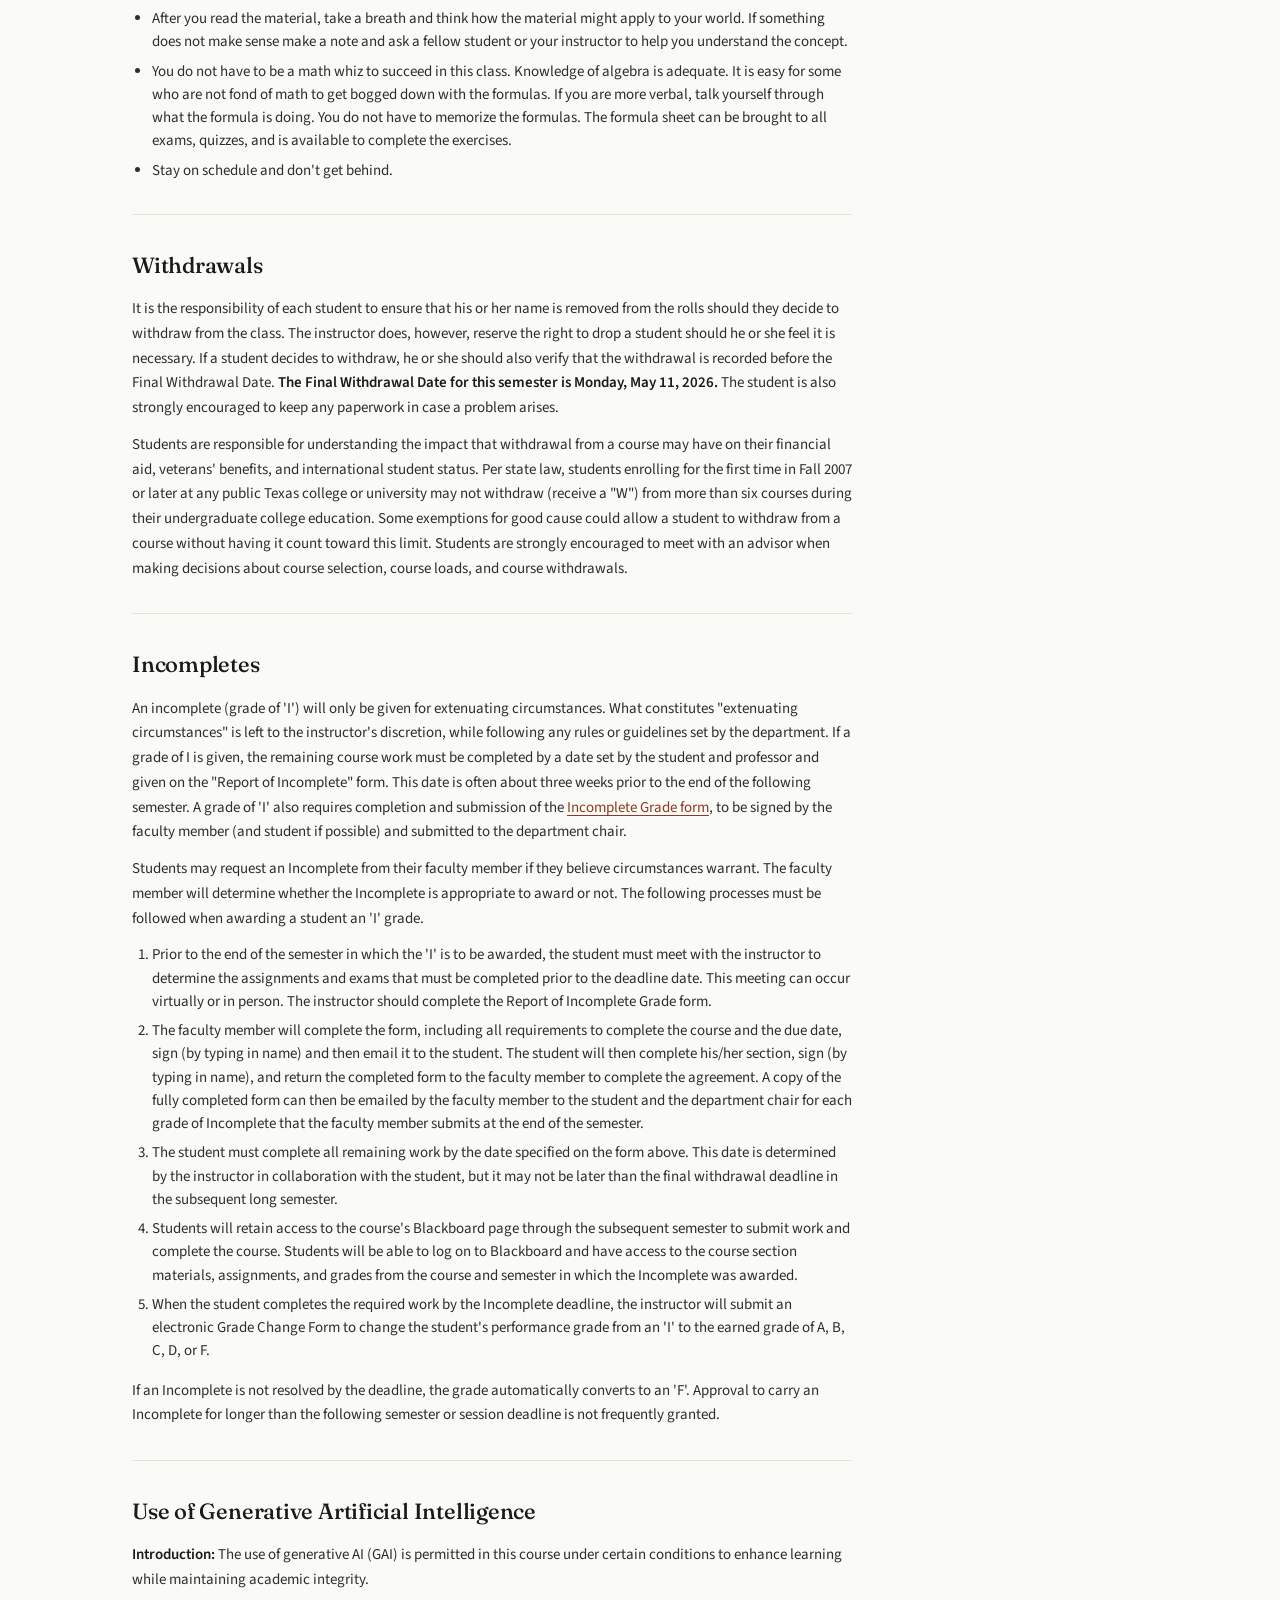
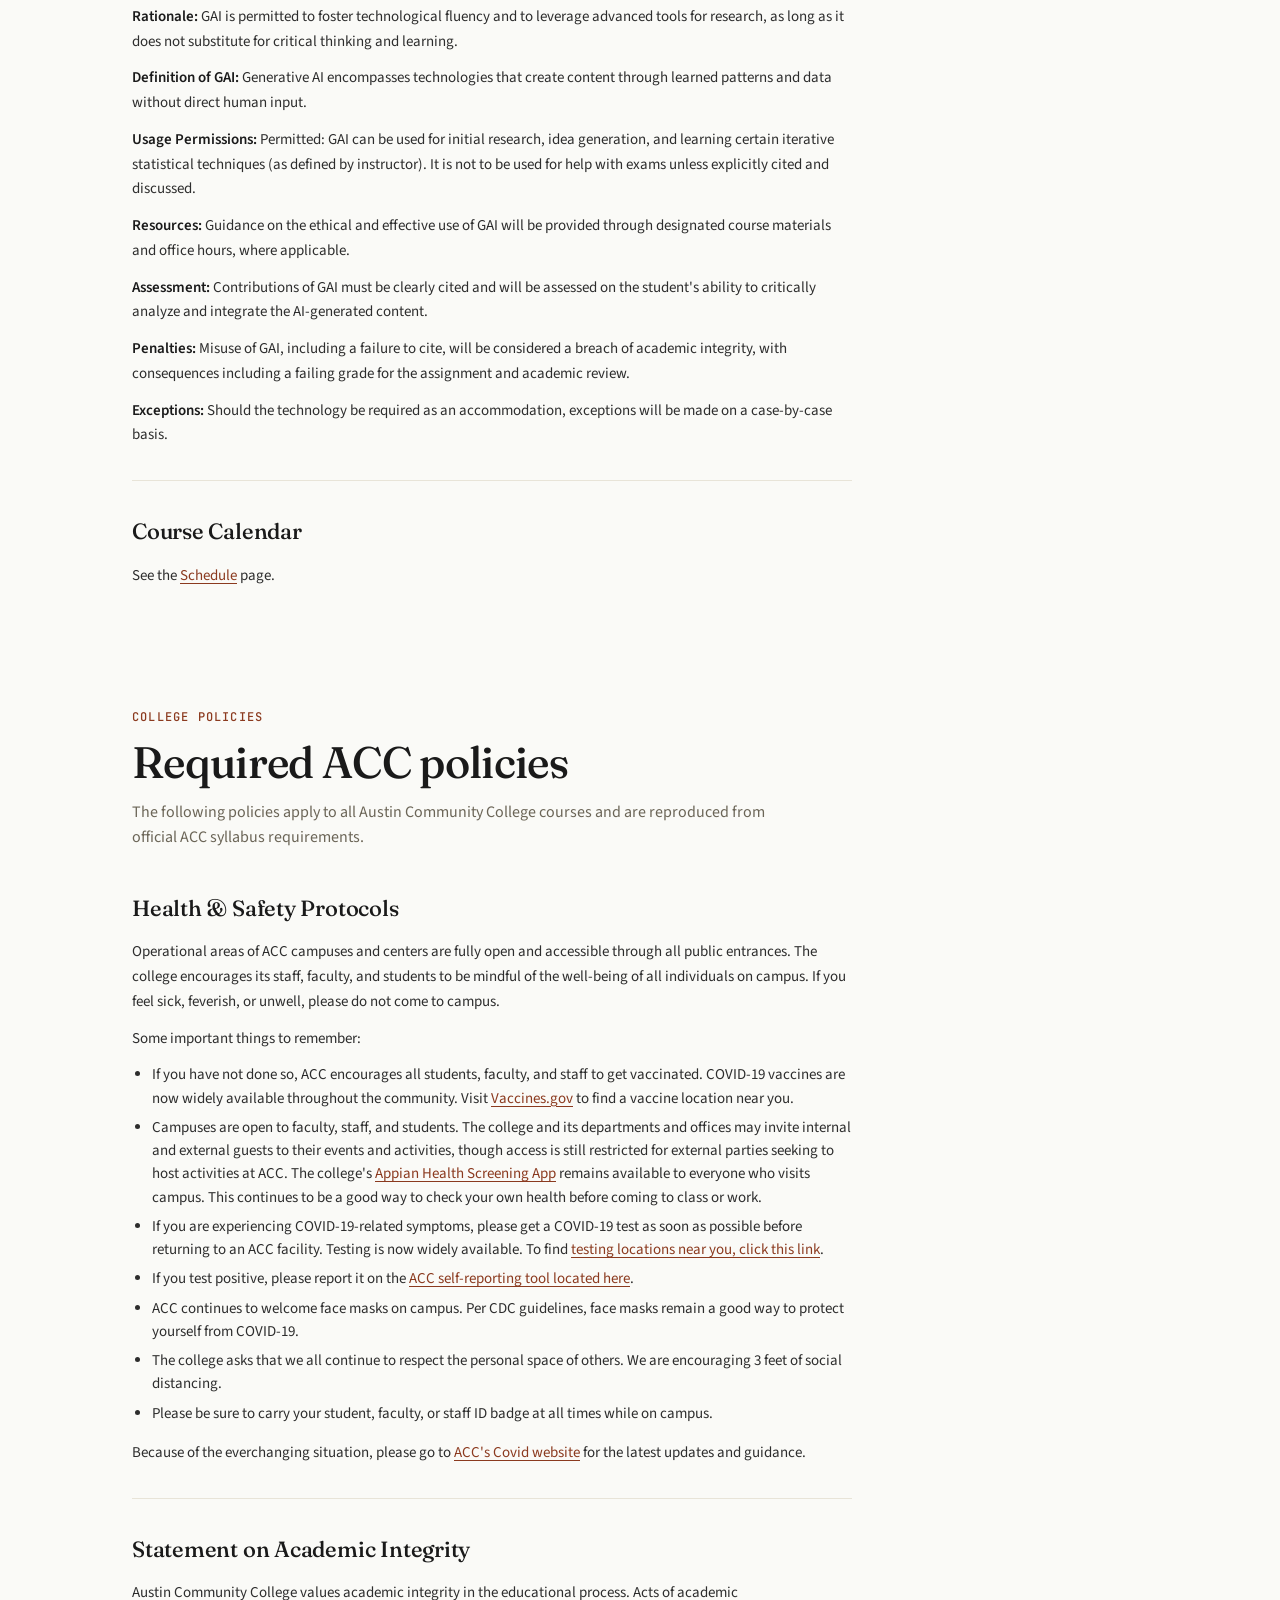
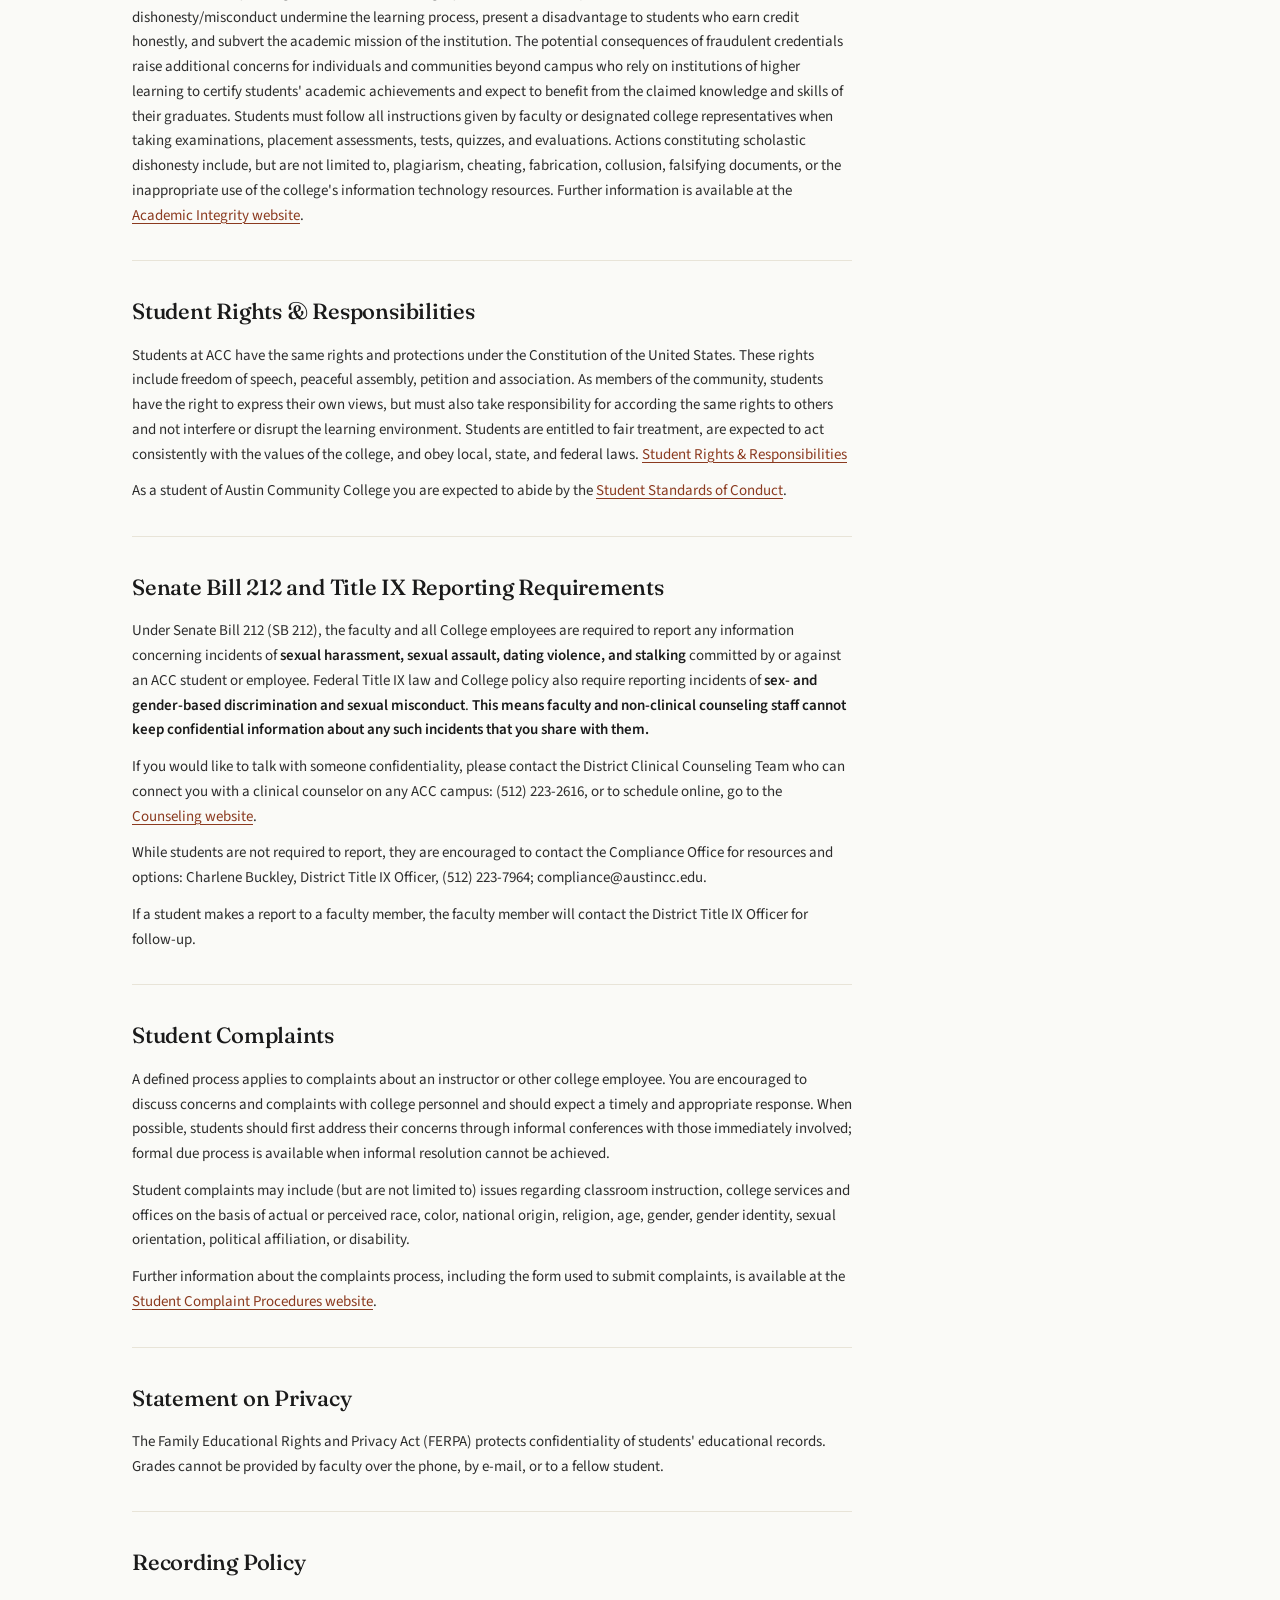
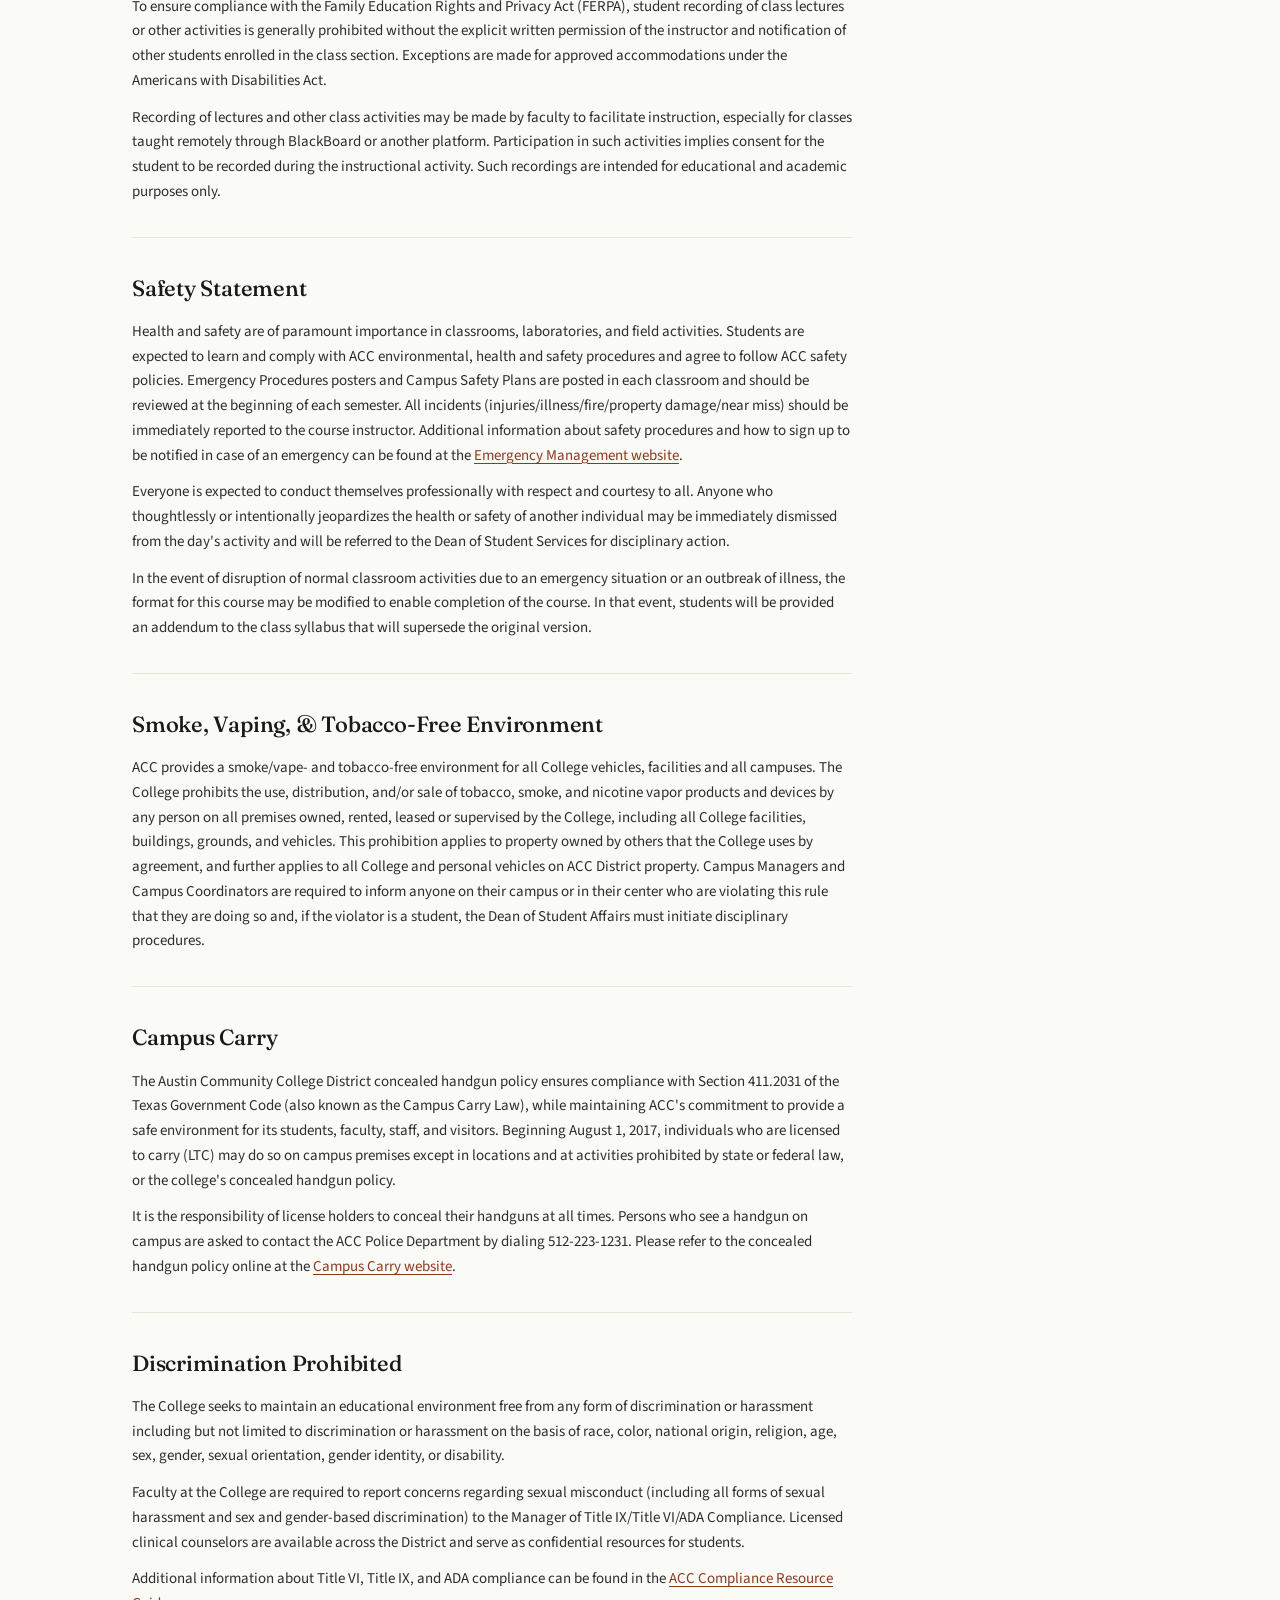
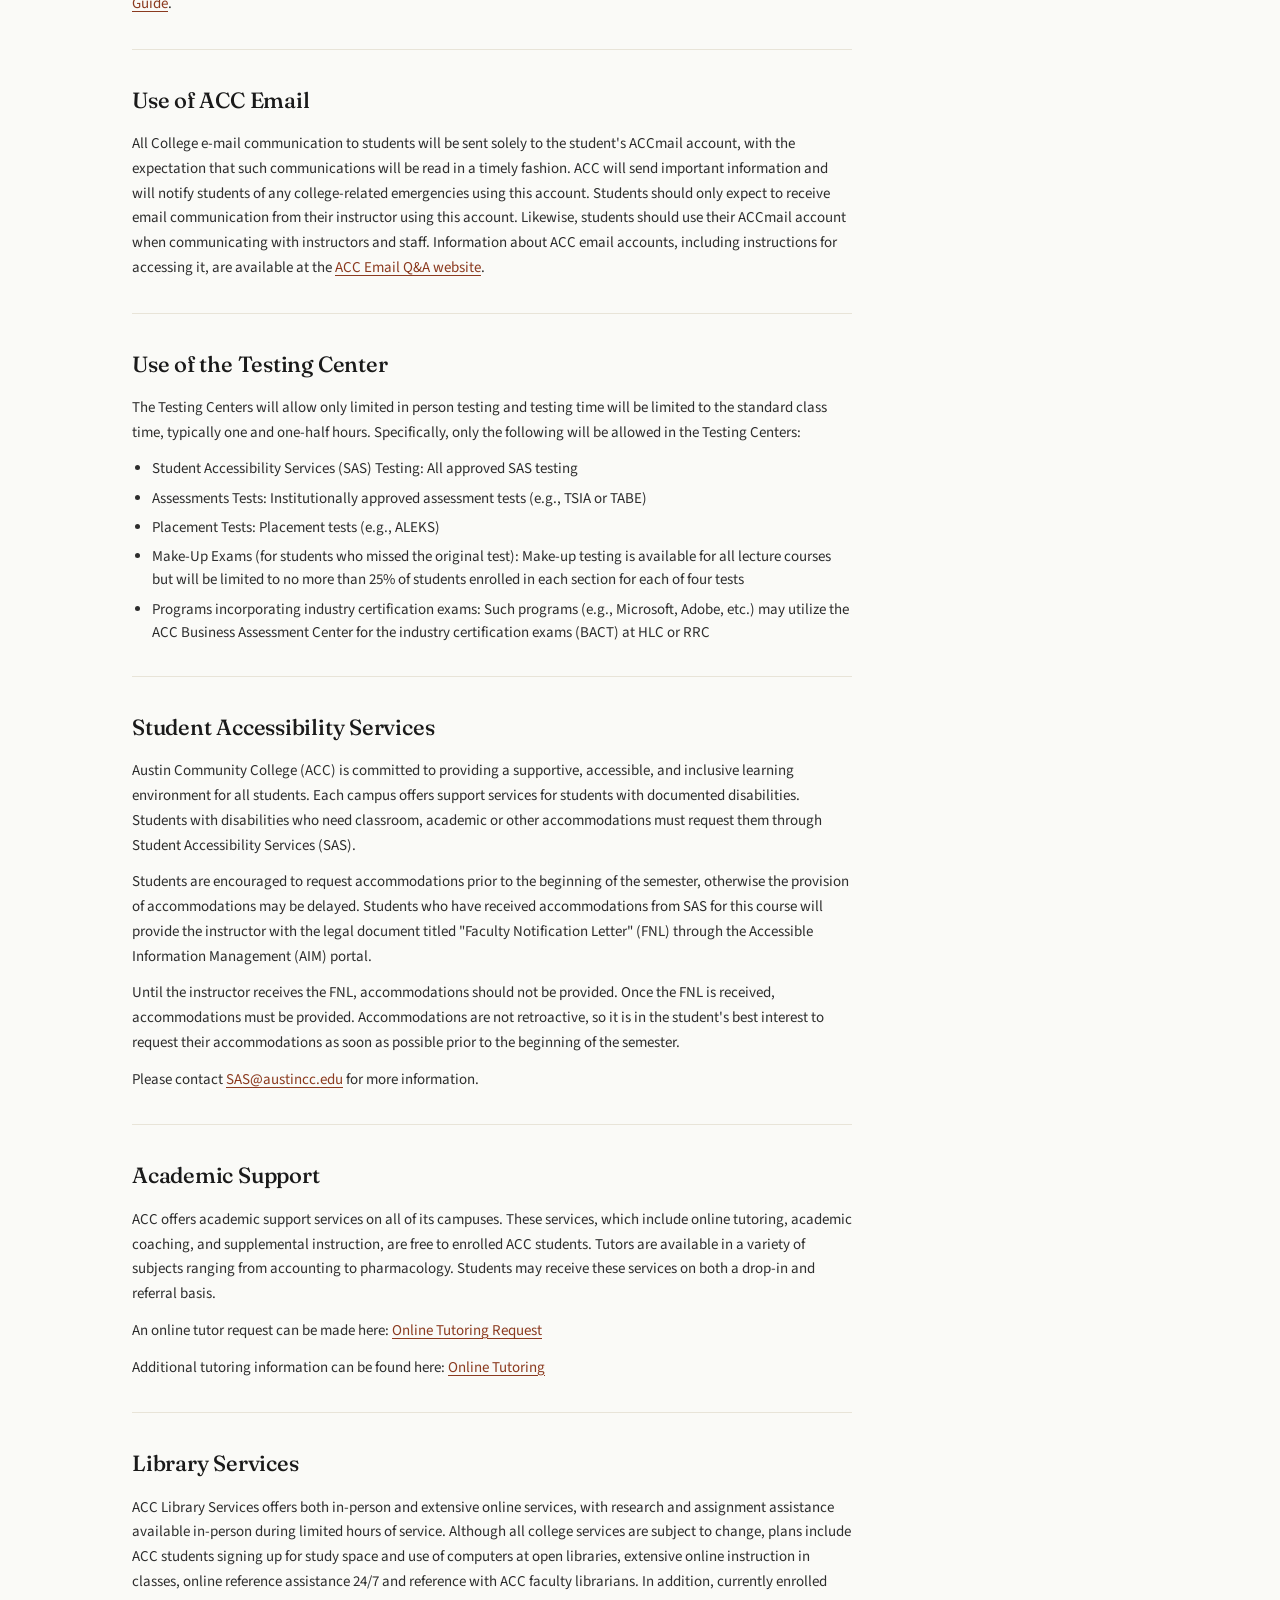
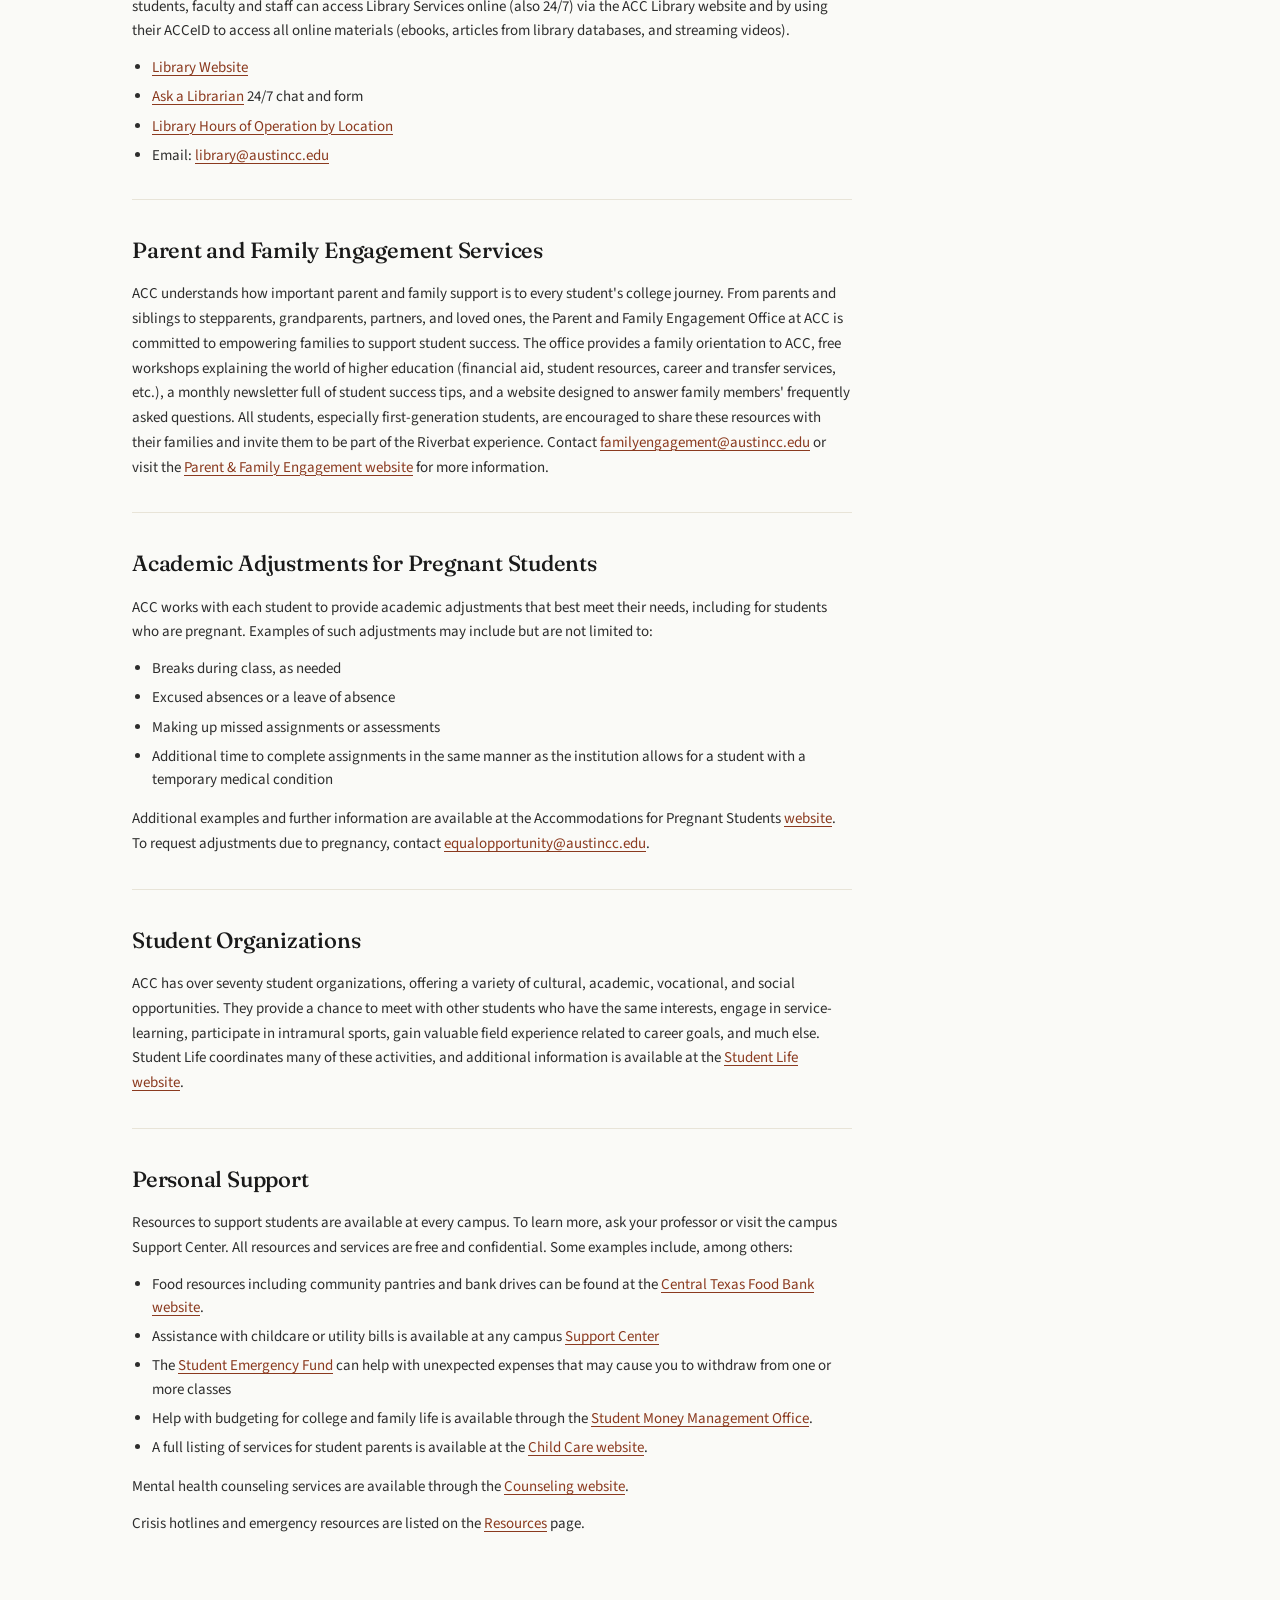
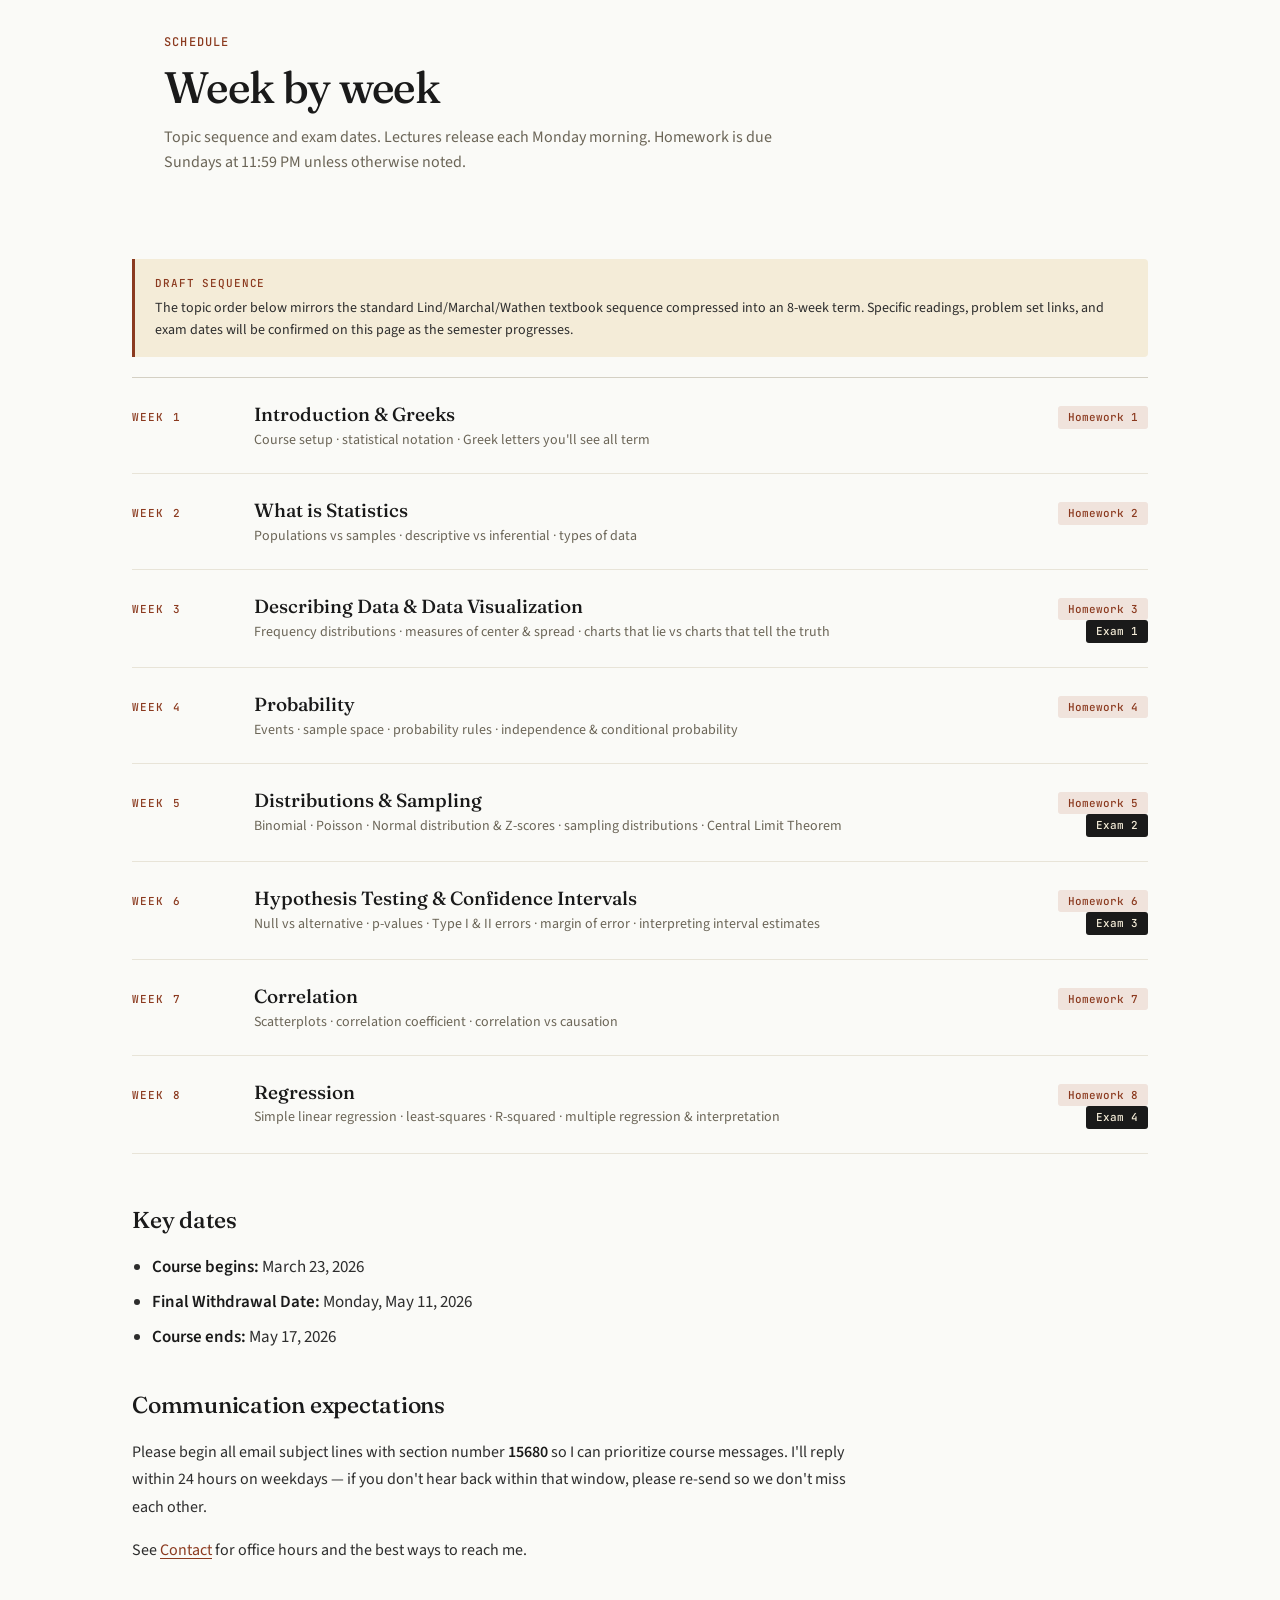
==== commit cc663fe9: "data page: drop 'big three' + CIA Factbook, fold WSJ into unified grid; strip H2 periods" ====
--- a/about.html
+++ b/about.html
@@ -214,7 +214,7 @@
 <section class="page">
   <div class="section-head">
     <div class="num">College Policies</div>
-    <h2>Required ACC policies.</h2>
+    <h2>Required ACC policies</h2>
     <p class="sub">The following policies apply to all Austin Community College courses and are reproduced from official ACC syllabus requirements.</p>
   </div>
 
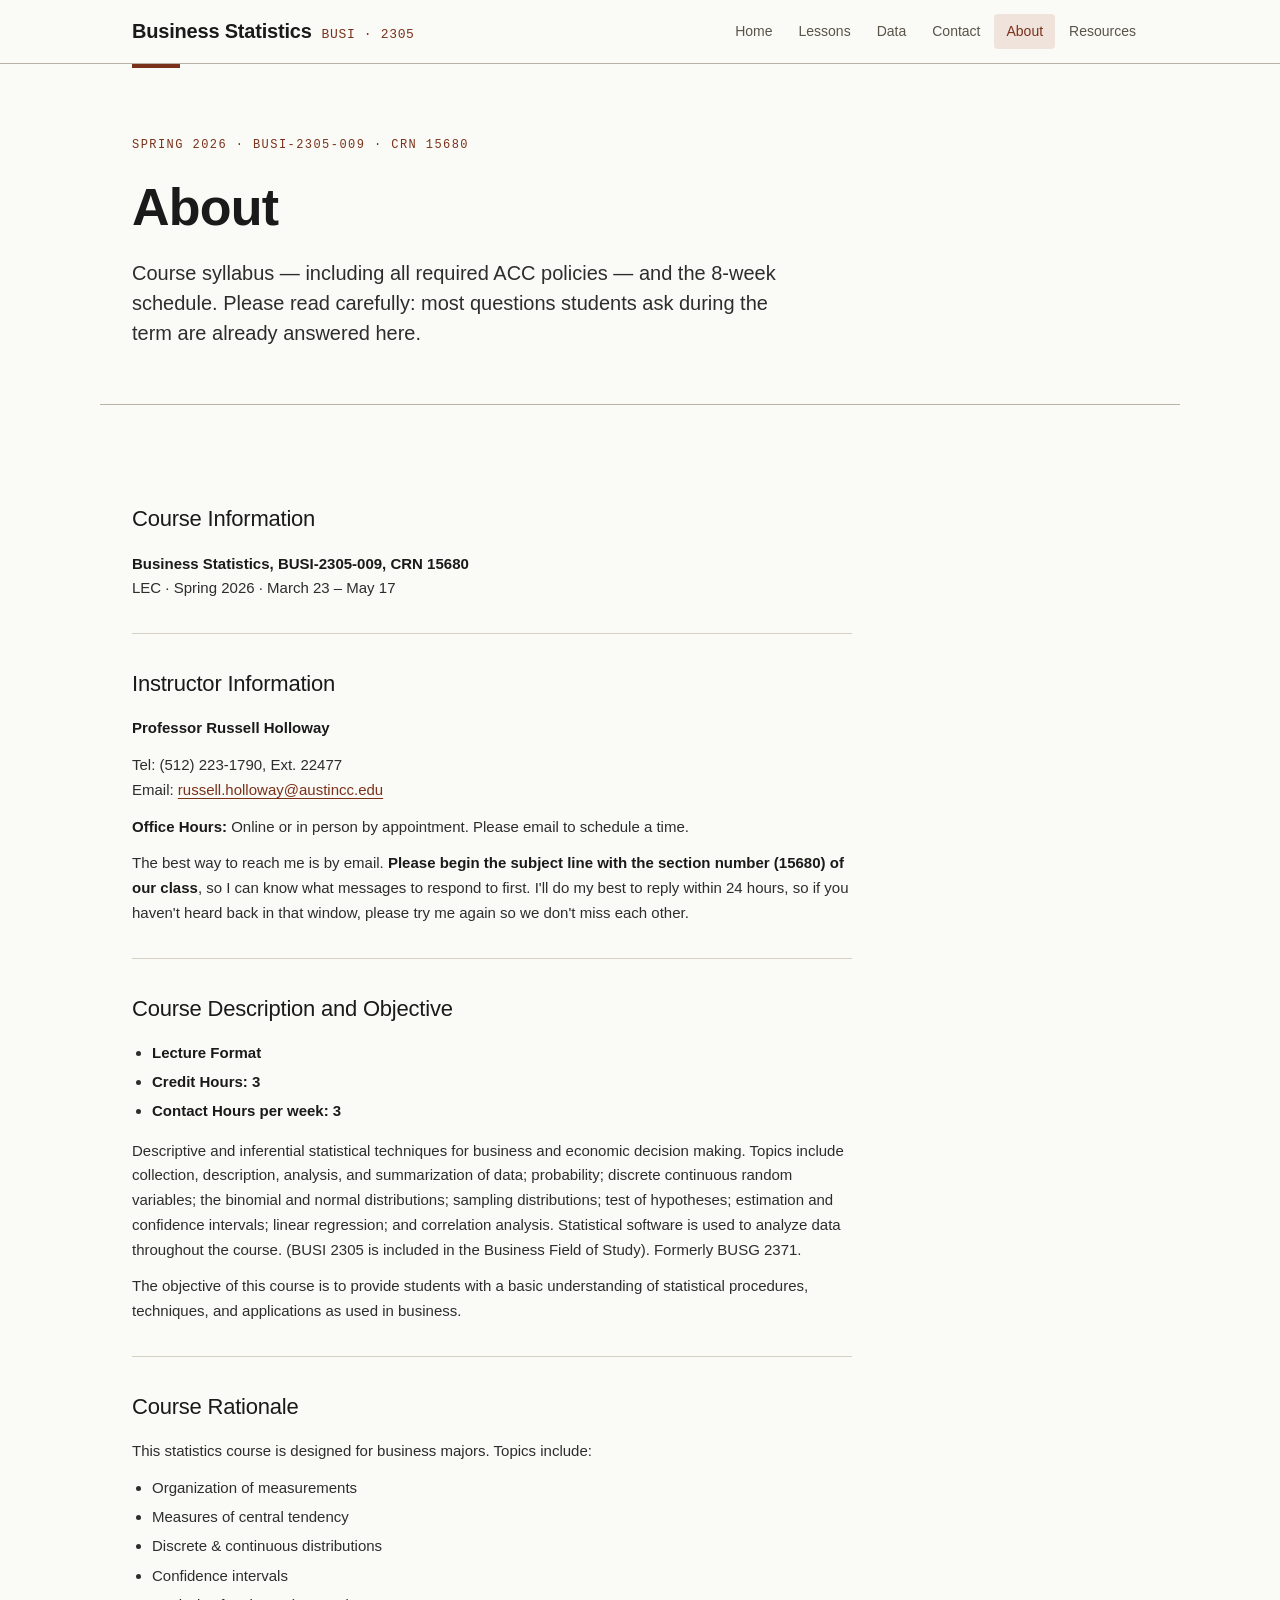
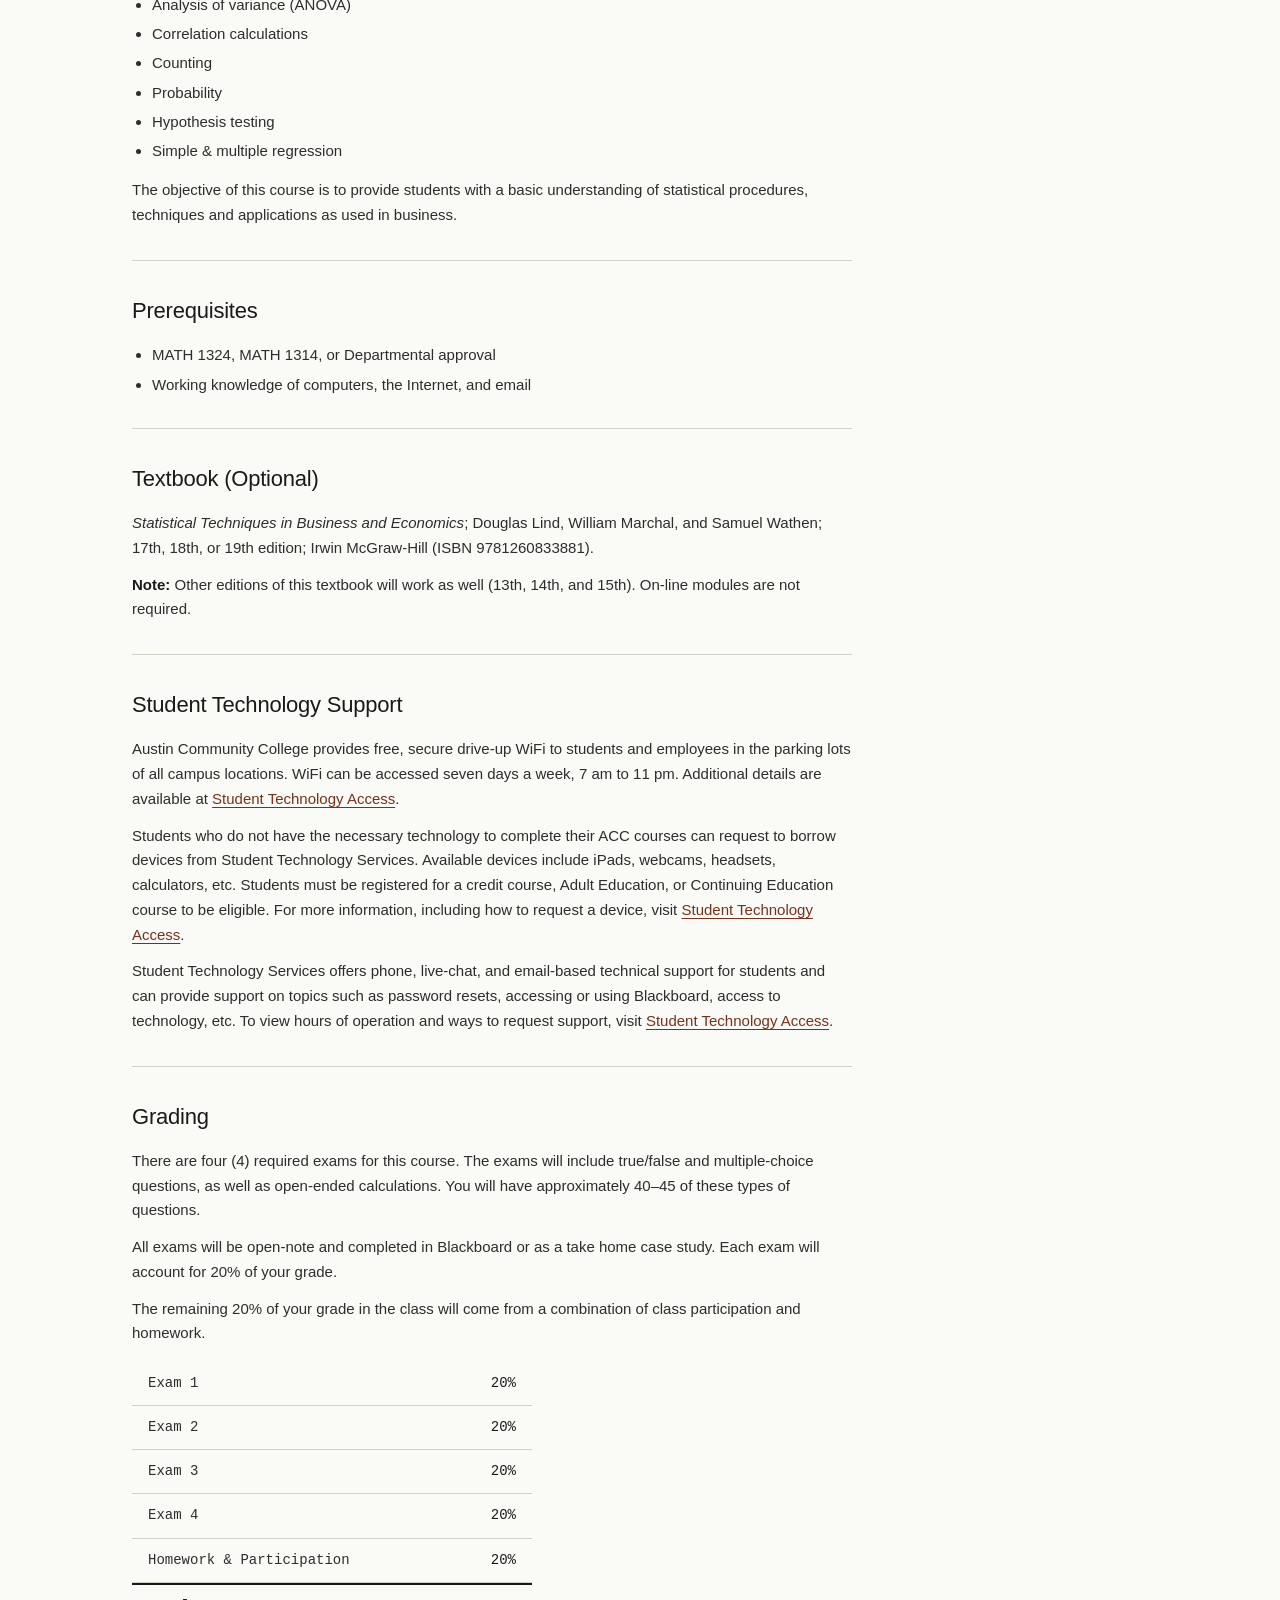
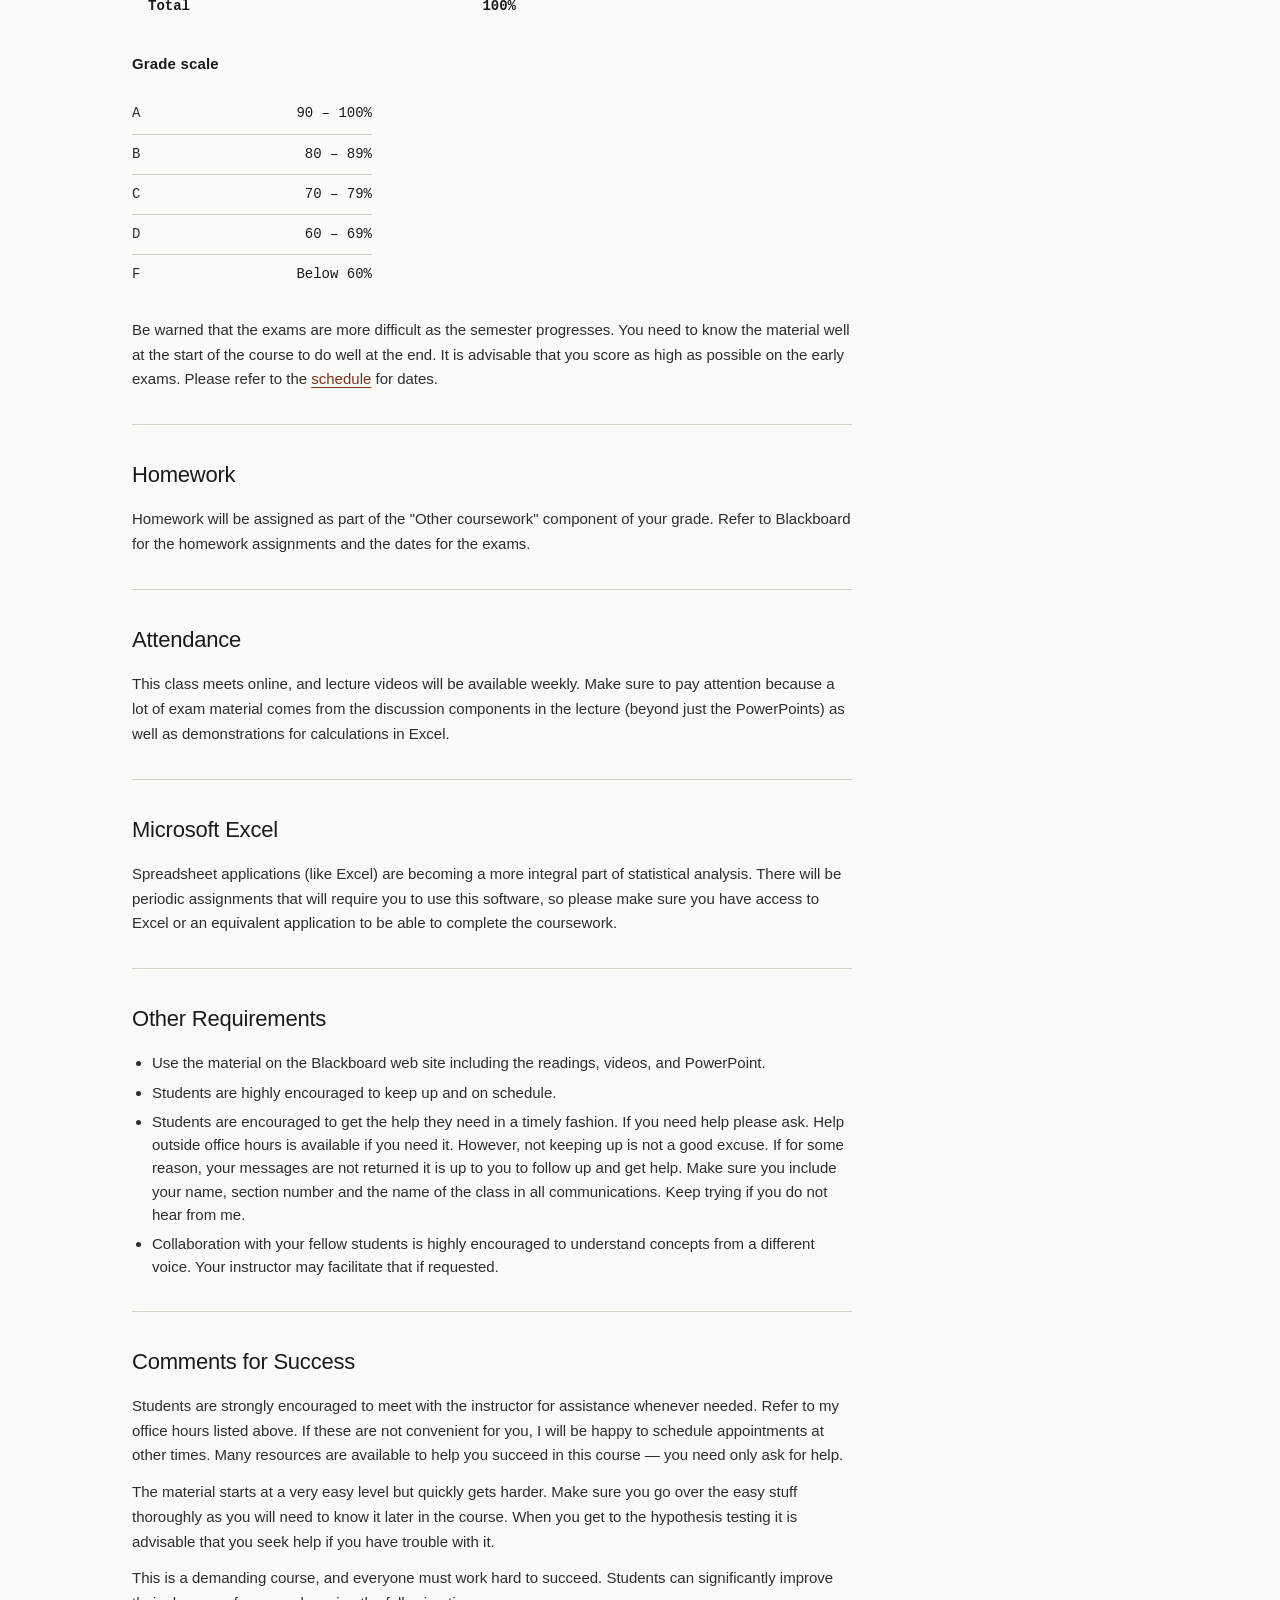
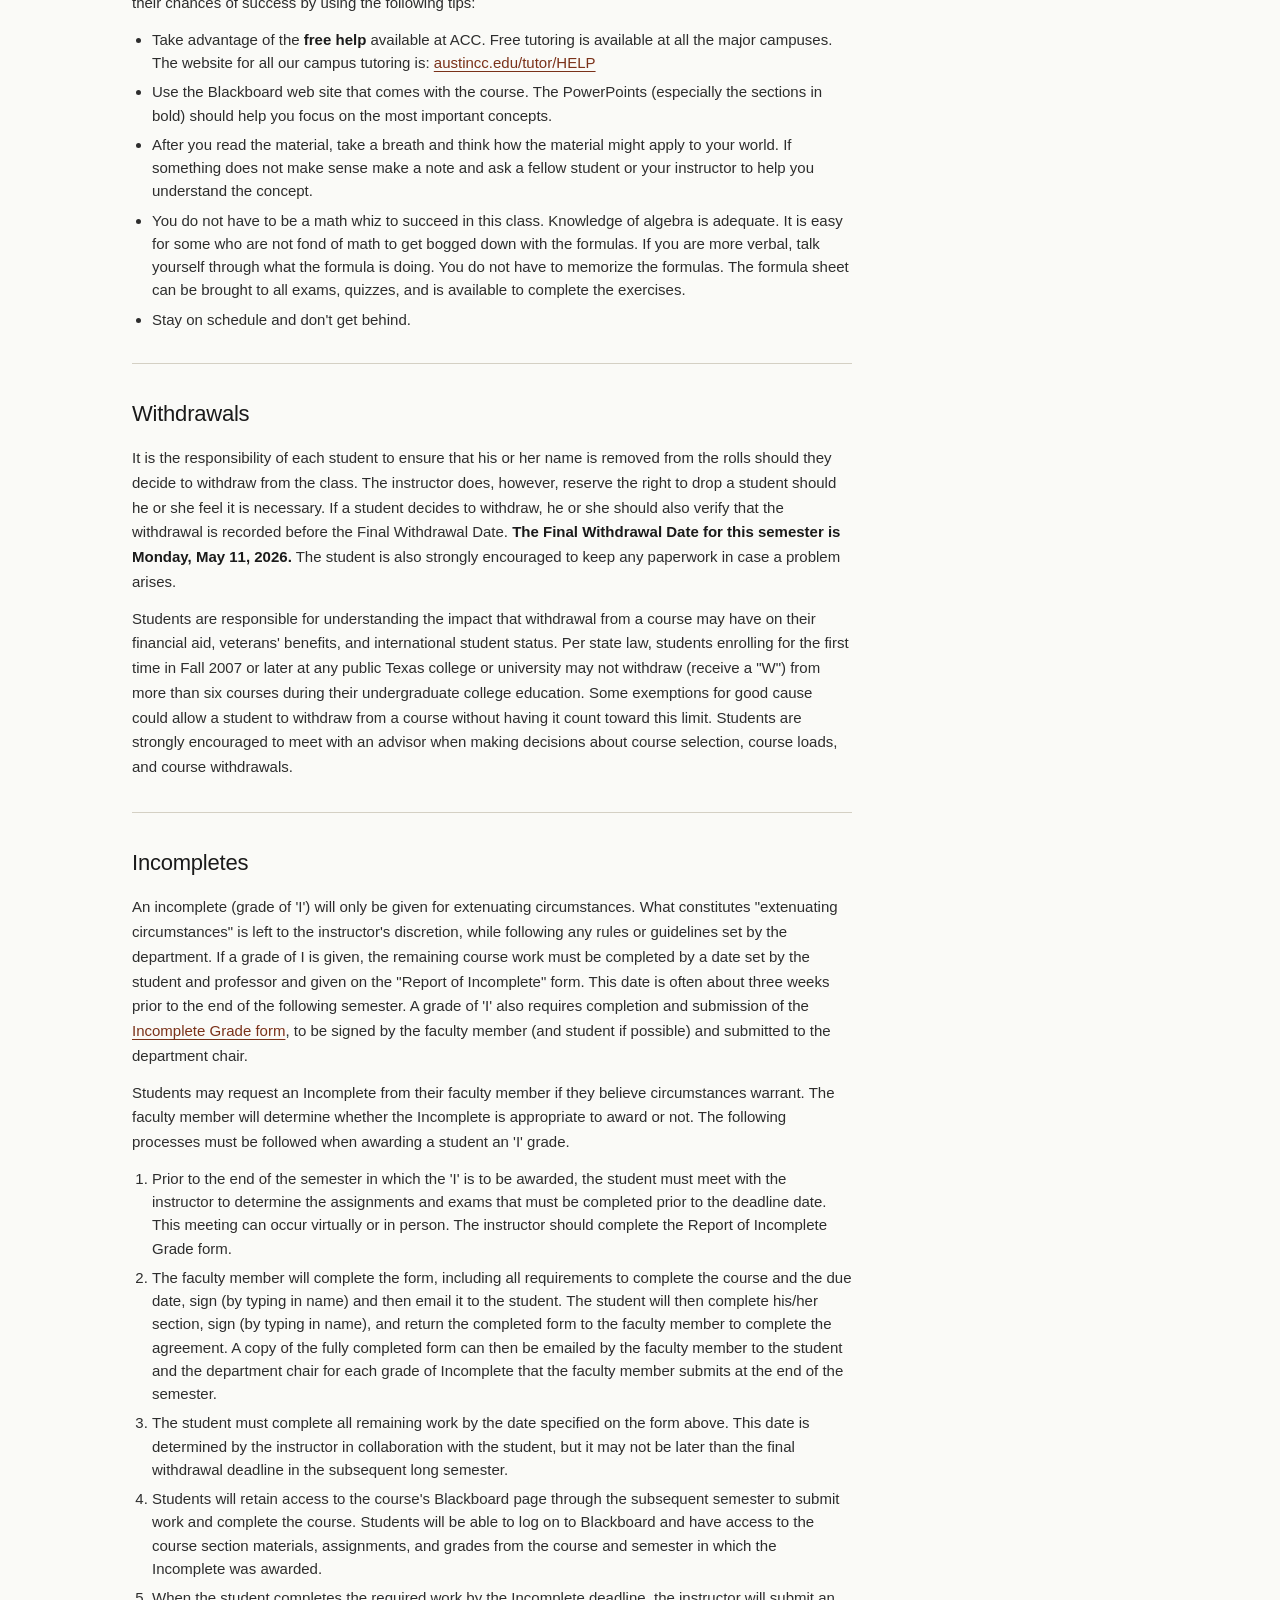
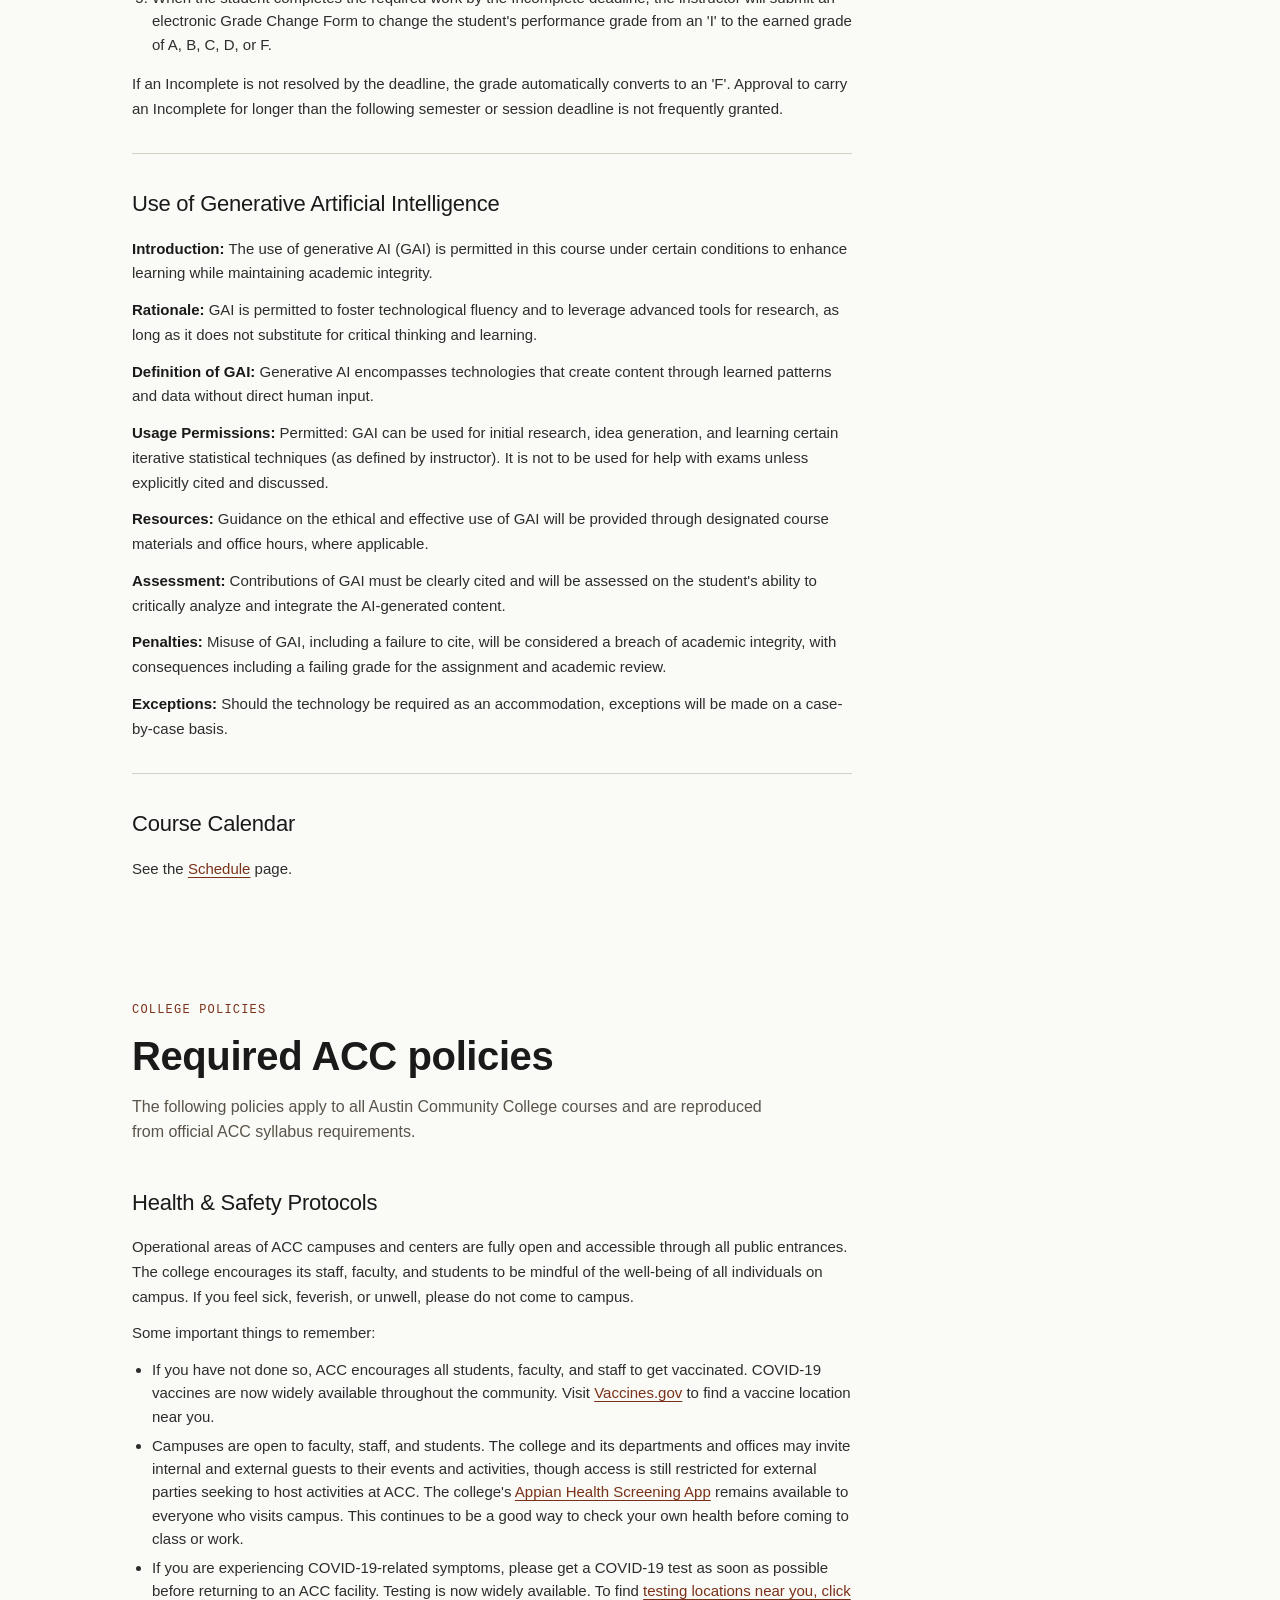
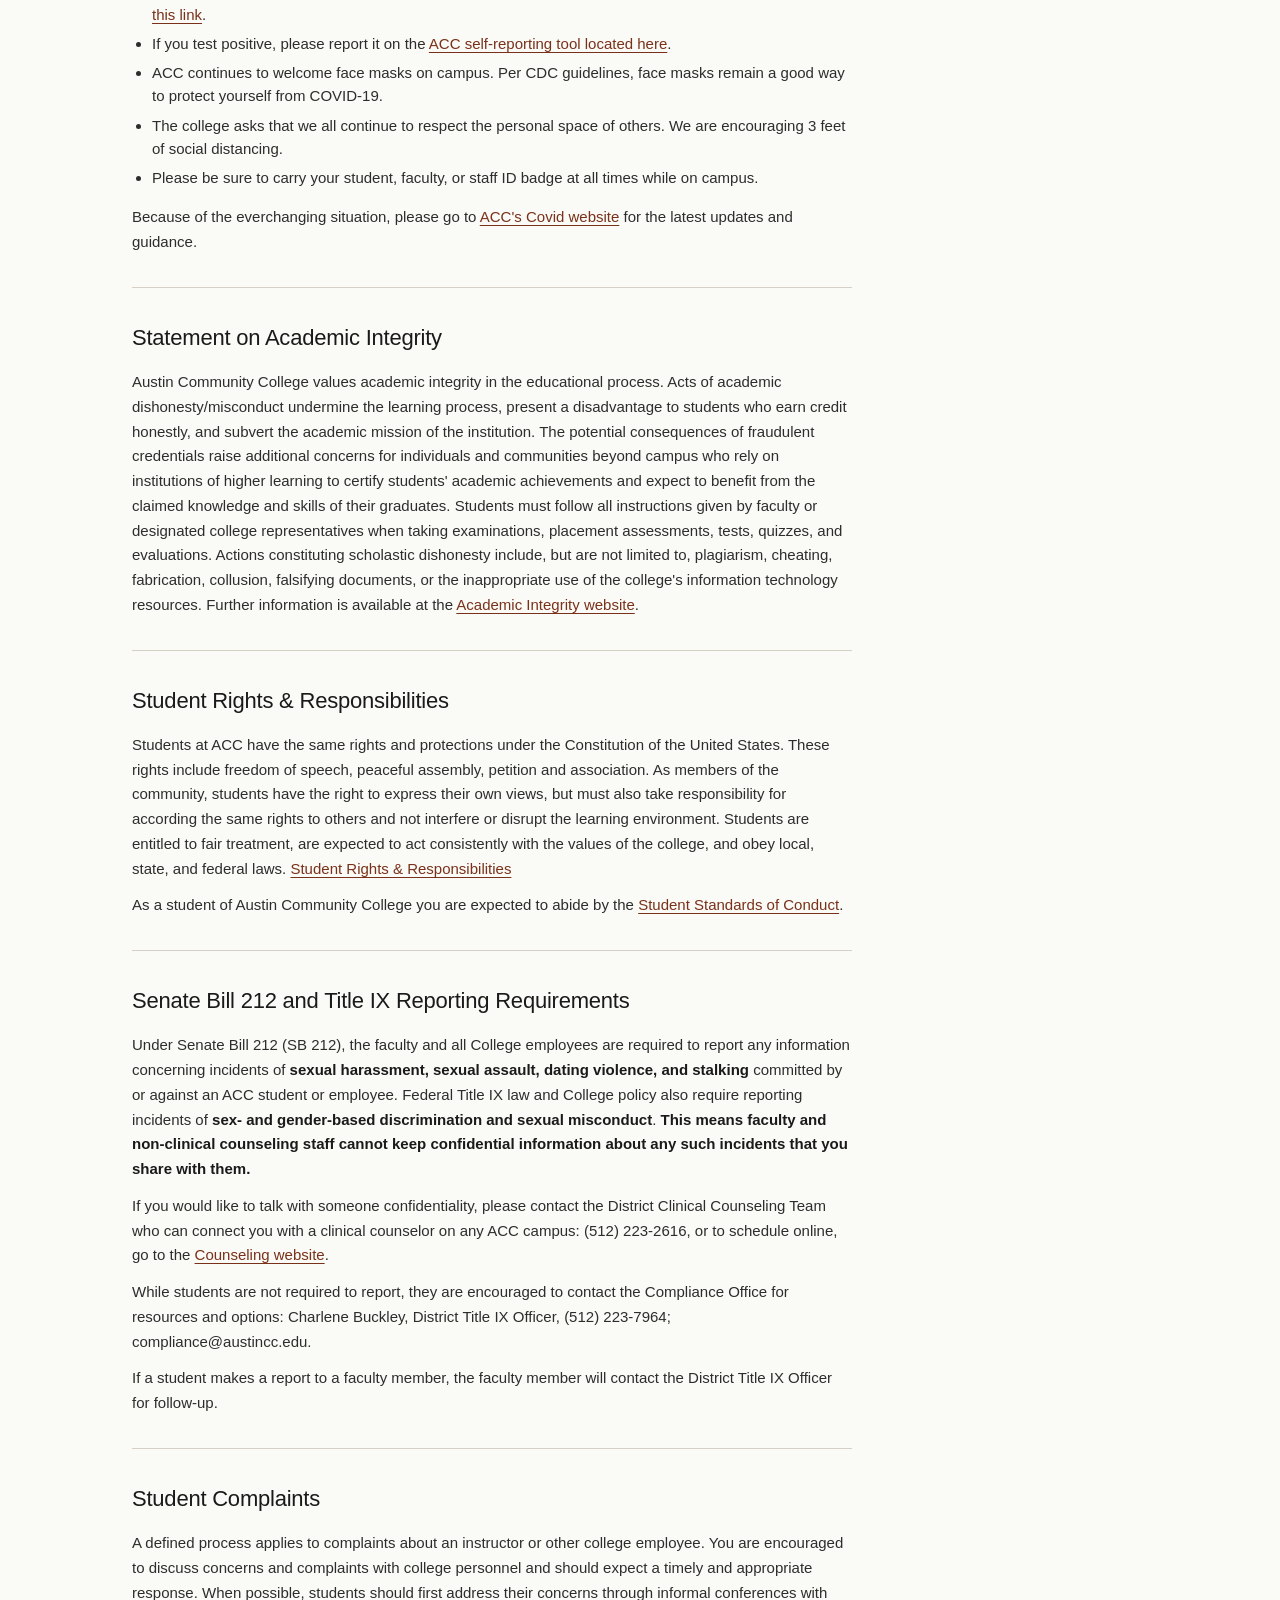
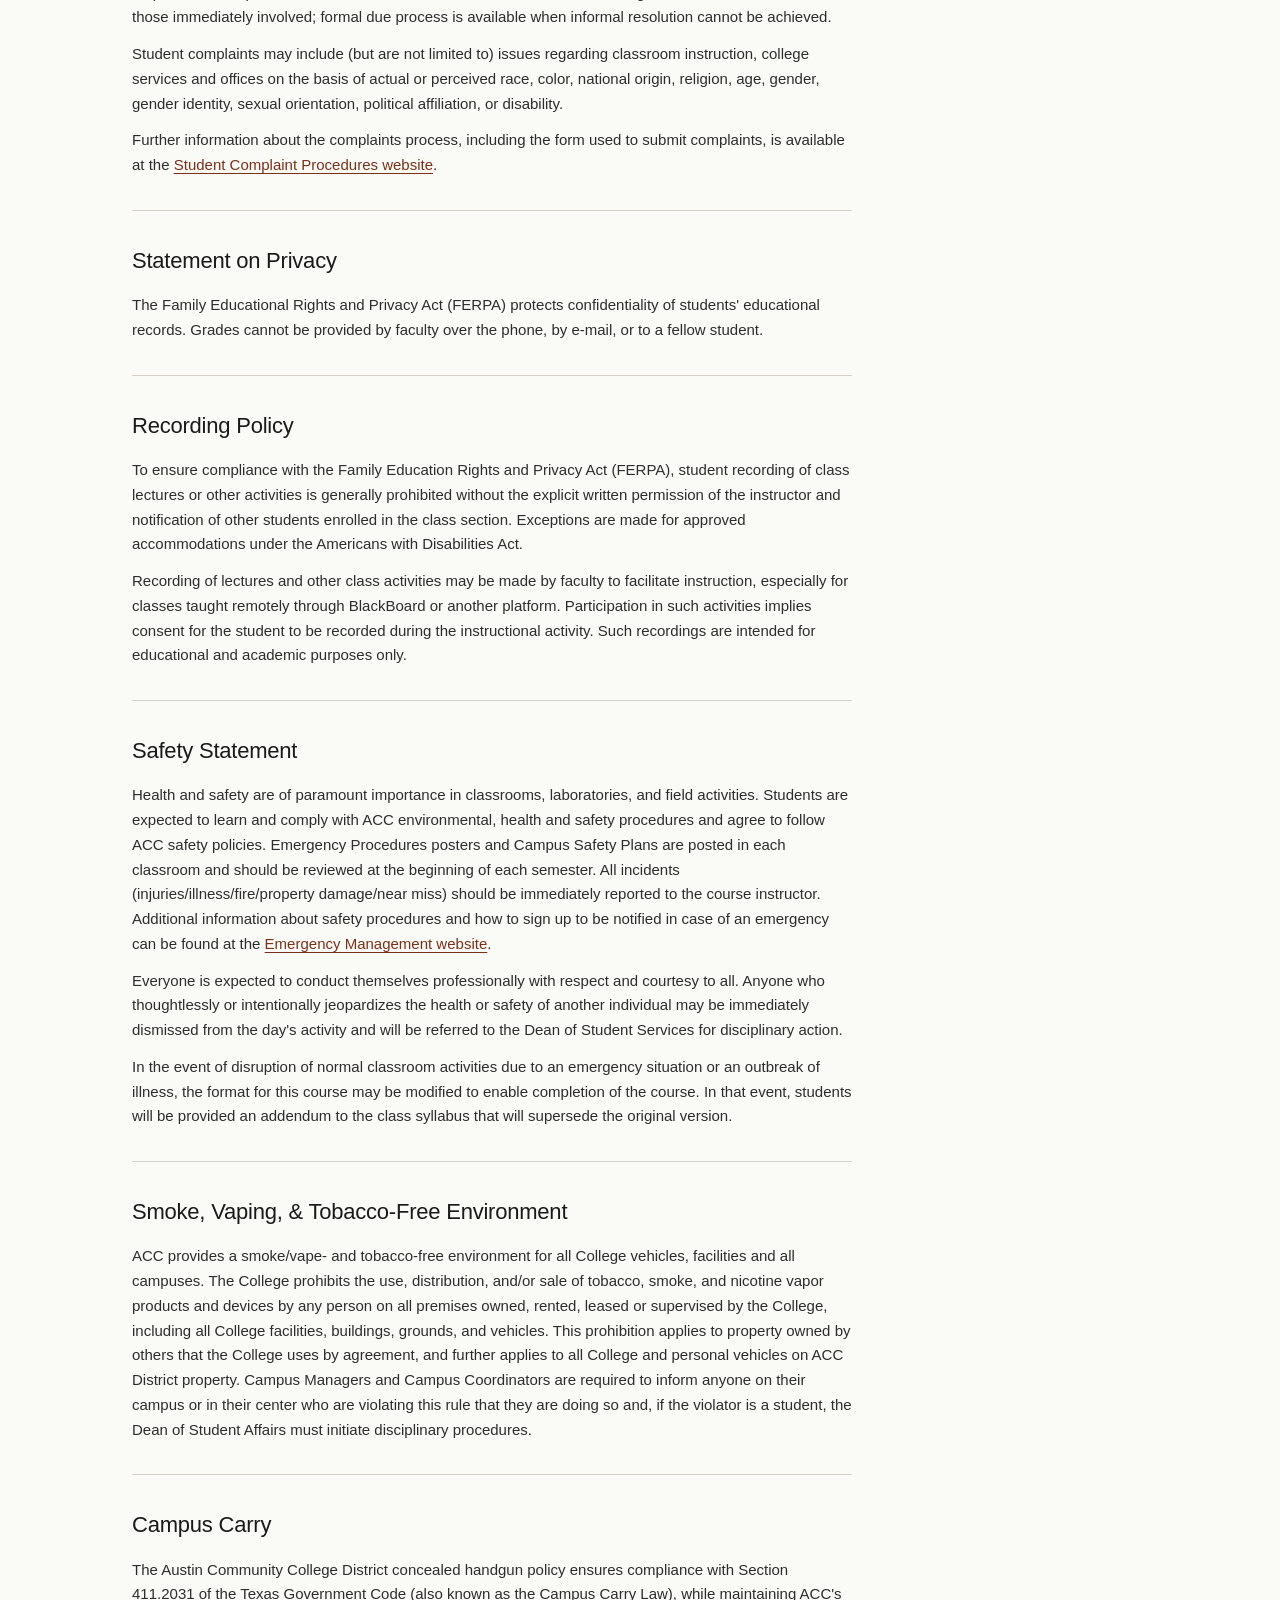
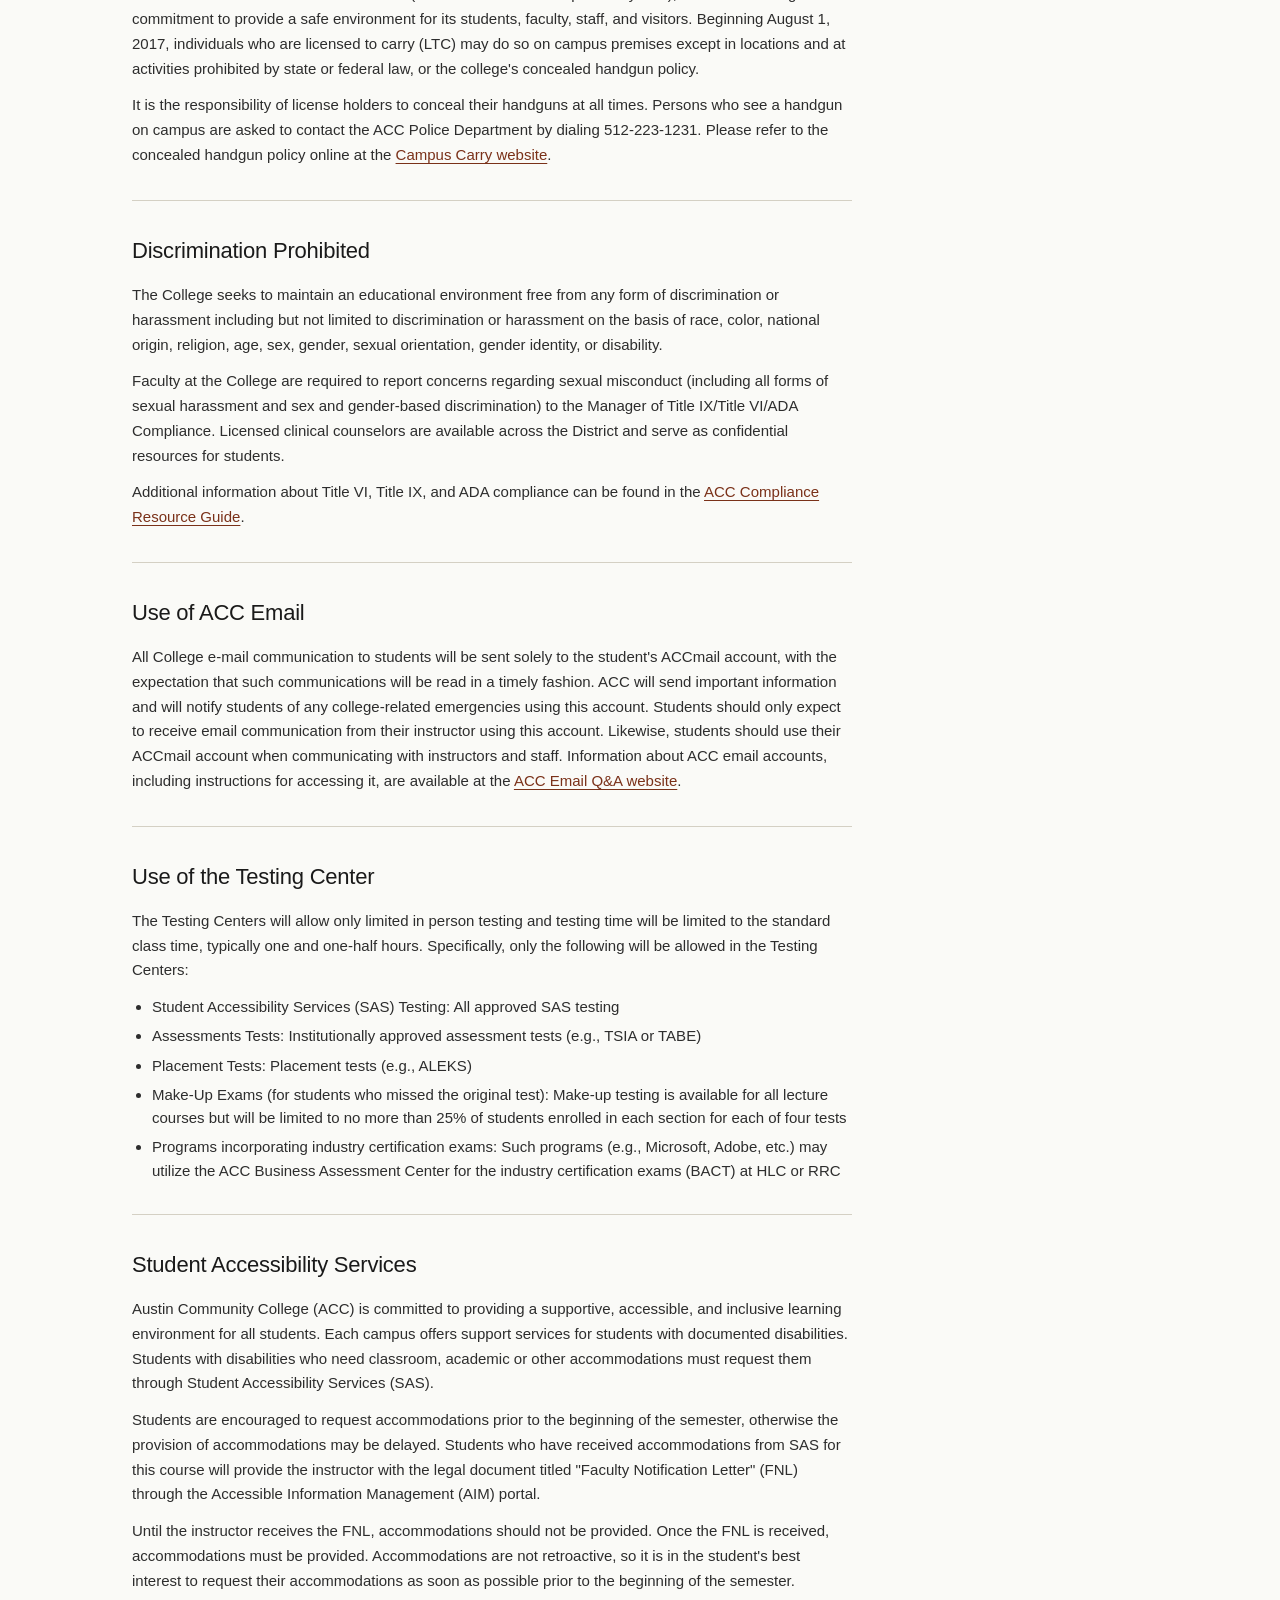
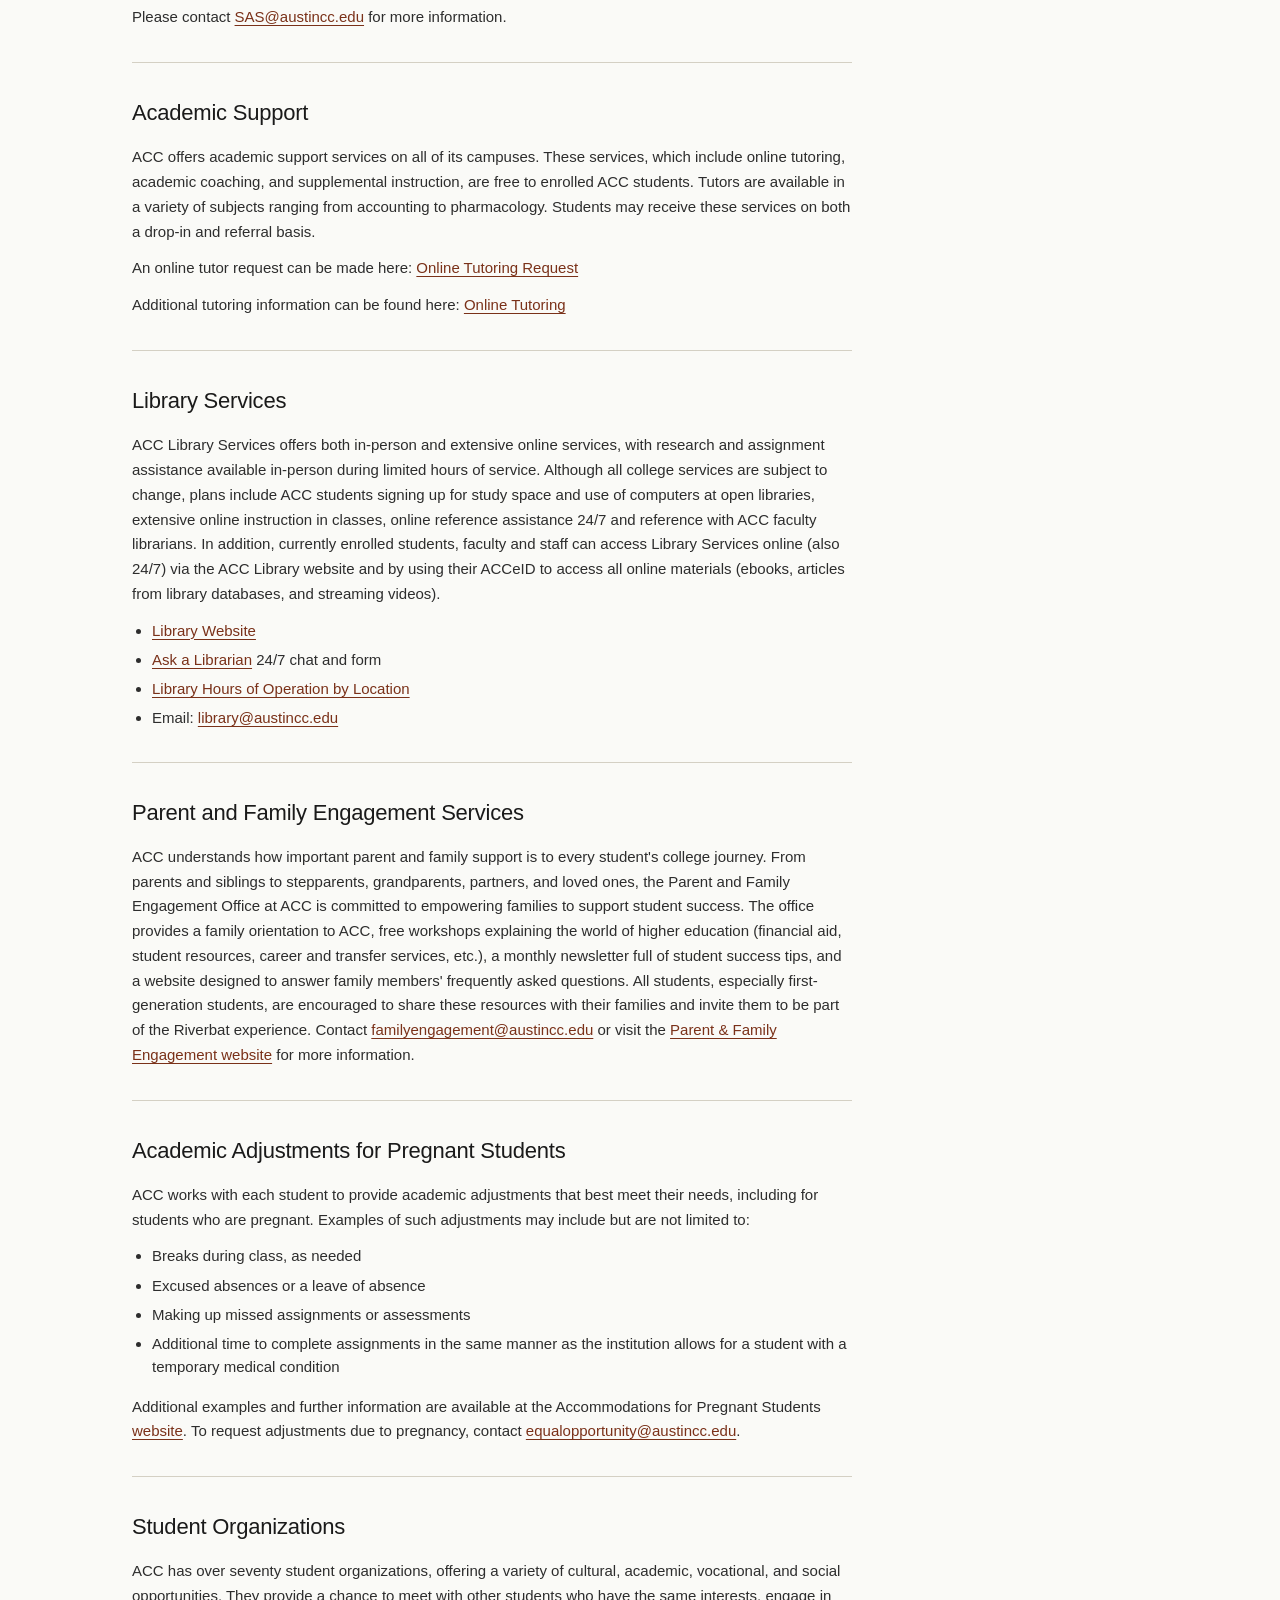
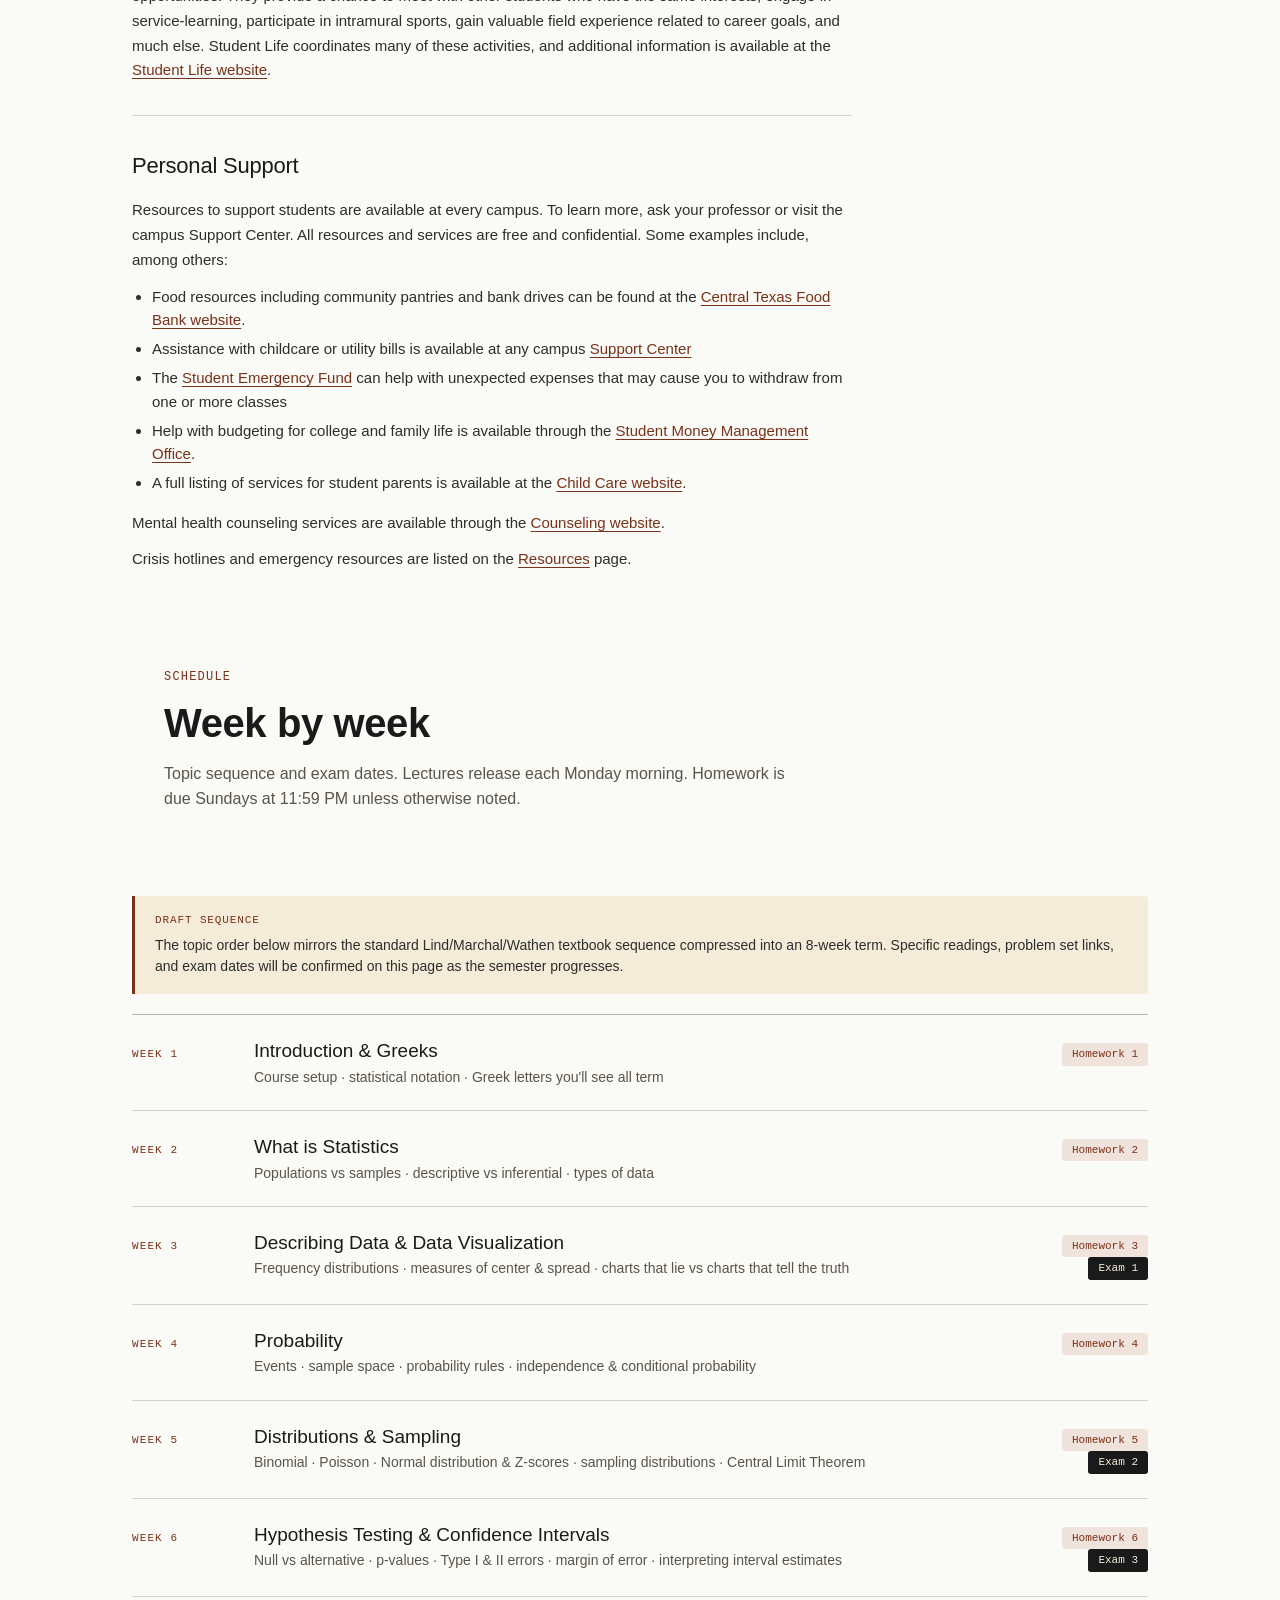
==== commit fd524f4d: "drop Fraunces for system fonts; a11y pass (skip link, focus states, reduced motion, stronger contras" ====
--- a/about.html
+++ b/about.html
@@ -4,17 +4,16 @@
 <meta charset="UTF-8">
 <meta name="viewport" content="width=device-width, initial-scale=1.0">
 <title>About · BUSI 2305 — Spring 2026</title>
-<link rel="preconnect" href="https://fonts.googleapis.com">
-<link rel="preconnect" href="https://fonts.gstatic.com" crossorigin>
-<link href="https://fonts.googleapis.com/css2?family=Fraunces:opsz,wght@9..144,400;9..144,500;9..144,600&family=JetBrains+Mono:wght@400;500&family=Source+Sans+3:wght@400;500;600&display=swap" rel="stylesheet">
 <link rel="stylesheet" href="styles.css">
 </head>
 <body>
 
+<a href="#main-content" class="skip-to-content">Skip to main content</a>
+
 <header class="topbar">
   <div class="topbar-inner">
     <a href="index.html" class="crest">Business Statistics <span class="num">BUSI · 2305</span></a>
-        <nav class="primary">
+        <nav class="primary" aria-label="Primary">
       <a href="index.html">Home</a>
       <a href="lessons.html">Lessons</a>
       <a href="data.html">Data</a>
@@ -25,7 +24,7 @@
   </div>
 </header>
 
-<main>
+<main id="main-content">
 
 <section class="hero">
   <div class="eyebrow">Spring 2026 · BUSI-2305-009 · CRN 15680</div>
@@ -494,10 +493,18 @@
     <a href="resources.html">Resources</a>
   </div>
   <div class="col">
+    <h5>Policies &amp; compliance</h5>
+    <a href="policies.html#accessibility">Accessibility</a>
+    <a href="policies.html#ferpa">FERPA</a>
+    <a href="policies.html#academic-integrity">Academic integrity</a>
+    <a href="policies.html#title-ix">Title IX</a>
+    <a href="policies.html">All policies</a>
+  </div>
+  <div class="col">
     <h5>Institution</h5>
     <a href="https://www.austincc.edu">Austin Community College</a>
     <a href="https://www.austincc.edu/students">Student Resources</a>
-    <a href="https://www.austincc.edu/students/student-accessibility-services">Accessibility</a>
+    <a href="https://www.austincc.edu/students/student-accessibility-services">Accessibility Services</a>
   </div>
 </footer>
 
--- a/styles.css
+++ b/styles.css
@@ -8,23 +8,67 @@
   --ink-soft: #2d2d2d;
   --paper: #fafaf7;
   --paper-warm: #f5f3ed;
-  --rule: #d4d0c4;
-  --rule-soft: #e8e4d8;
-  --muted: #6b6557;
-  --muted-soft: #908a7c;
-  --accent: #8b3a1f;
+  --rule: #b8b3a4;
+  --rule-soft: #d4d0c4;
+  --muted: #5a5449;
+  --muted-soft: #7d7768;
+  --accent: #7a3119;
   --accent-soft: #f0e3dc;
   --highlight: #f4ecd8;
-  --ok: #3d6e3d;
-  --serif: 'Fraunces', 'Iowan Old Style', 'Charter', Georgia, serif;
-  --sans: 'Source Sans 3', -apple-system, system-ui, sans-serif;
-  --mono: 'JetBrains Mono', 'SF Mono', Consolas, monospace;
+  --ok: #2f5a2f;
+  --serif: -apple-system, BlinkMacSystemFont, "Segoe UI", Roboto, "Helvetica Neue", Arial, sans-serif;
+  --sans: -apple-system, BlinkMacSystemFont, "Segoe UI", Roboto, "Helvetica Neue", Arial, sans-serif;
+  --mono: ui-monospace, "SF Mono", Menlo, Consolas, "Liberation Mono", monospace;
   --max: 1080px;
+  --focus: 3px solid #4a90e2;
+  --focus-offset: 2px;
 }
 
 * { box-sizing: border-box; margin: 0; padding: 0; }
 
 html { scroll-behavior: smooth; scroll-padding-top: 80px; }
+
+/* === ACCESSIBILITY: focus states + skip link ============================ */
+*:focus { outline: none; }
+*:focus-visible {
+  outline: var(--focus);
+  outline-offset: var(--focus-offset);
+  border-radius: 2px;
+}
+.skip-to-content {
+  position: absolute;
+  top: -100px;
+  left: 8px;
+  background: var(--ink);
+  color: var(--paper);
+  padding: 12px 20px;
+  z-index: 100;
+  text-decoration: none;
+  font-weight: 600;
+  border-radius: 4px;
+}
+.skip-to-content:focus {
+  top: 8px;
+}
+.sr-only {
+  position: absolute;
+  width: 1px;
+  height: 1px;
+  padding: 0;
+  margin: -1px;
+  overflow: hidden;
+  clip: rect(0, 0, 0, 0);
+  white-space: nowrap;
+  border: 0;
+}
+@media (prefers-reduced-motion: reduce) {
+  *, *::before, *::after {
+    animation-duration: 0.01ms !important;
+    animation-iteration-count: 1 !important;
+    transition-duration: 0.01ms !important;
+    scroll-behavior: auto !important;
+  }
+}
 
 body {
   font-family: var(--sans);
@@ -117,10 +161,10 @@
 }
 .hero h1 {
   font-family: var(--serif);
-  font-weight: 500;
-  font-size: clamp(38px, 5.5vw, 56px);
-  line-height: 1.05;
-  letter-spacing: -0.02em;
+  font-weight: 700;
+  font-size: clamp(36px, 5.2vw, 52px);
+  line-height: 1.2;
+  letter-spacing: -0.015em;
   color: var(--ink);
   margin-bottom: 20px;
   max-width: 800px;
@@ -190,10 +234,10 @@
 }
 .section-head h2 {
   font-family: var(--serif);
-  font-weight: 500;
-  font-size: clamp(30px, 4vw, 44px);
-  line-height: 1.1;
-  letter-spacing: -0.015em;
+  font-weight: 700;
+  font-size: clamp(28px, 3.8vw, 40px);
+  line-height: 1.25;
+  letter-spacing: -0.01em;
   color: var(--ink);
   margin-bottom: 14px;
 }
@@ -703,6 +747,45 @@
   line-height: 1.5;
 }
 
+/* === WSJ featured pair (2-col top of data page) ========================= */
+.wsj-pair {
+  display: grid;
+  grid-template-columns: 2fr 1fr;
+  gap: 16px;
+  margin: 24px 0;
+}
+@media (max-width: 720px) {
+  .wsj-pair { grid-template-columns: 1fr; }
+}
+.wsj-activate {
+  background: var(--paper-warm);
+  border-color: var(--accent-soft);
+  display: flex;
+  flex-direction: column;
+  justify-content: space-between;
+}
+.wsj-activate:hover {
+  background: var(--accent-soft);
+  border-color: var(--accent);
+}
+.wsj-activate h4 {
+  display: flex;
+  align-items: center;
+  justify-content: space-between;
+  gap: 12px;
+}
+.wsj-activate .arrow-glyph {
+  font-family: var(--sans);
+  font-size: 22px;
+  color: var(--accent);
+  font-weight: 400;
+  transition: transform 0.2s;
+  flex-shrink: 0;
+}
+.wsj-activate:hover .arrow-glyph {
+  transform: translateX(4px);
+}
+
 .crisis-box {
   background: var(--ink);
   color: var(--highlight);
@@ -820,10 +903,20 @@
   border-top: 1px solid var(--rule);
   width: 100%;
   display: grid;
-  grid-template-columns: 2fr 1fr 1fr;
-  gap: 32px;
-  font-size: 14px;
-  color: var(--muted);
+  grid-template-columns: 2fr 1fr 1fr 1fr;
+  gap: 28px;
+  font-size: 14px;
+  color: var(--muted);
+}
+@media (max-width: 820px) {
+  footer {
+    grid-template-columns: 1fr 1fr;
+  }
+}
+@media (max-width: 480px) {
+  footer {
+    grid-template-columns: 1fr;
+  }
 }
 footer .col h5 {
   font-family: var(--mono);
@@ -835,7 +928,8 @@
   font-weight: 600;
 }
 footer a { color: var(--ink-soft); text-decoration: none; display: block; padding: 3px 0; }
-footer a:hover { color: var(--accent); }
+footer a:hover { color: var(--accent); text-decoration: underline; }
+footer a:focus-visible { outline: var(--focus); outline-offset: var(--focus-offset); }
 footer .institutional {
   font-size: 13px;
   line-height: 1.55;
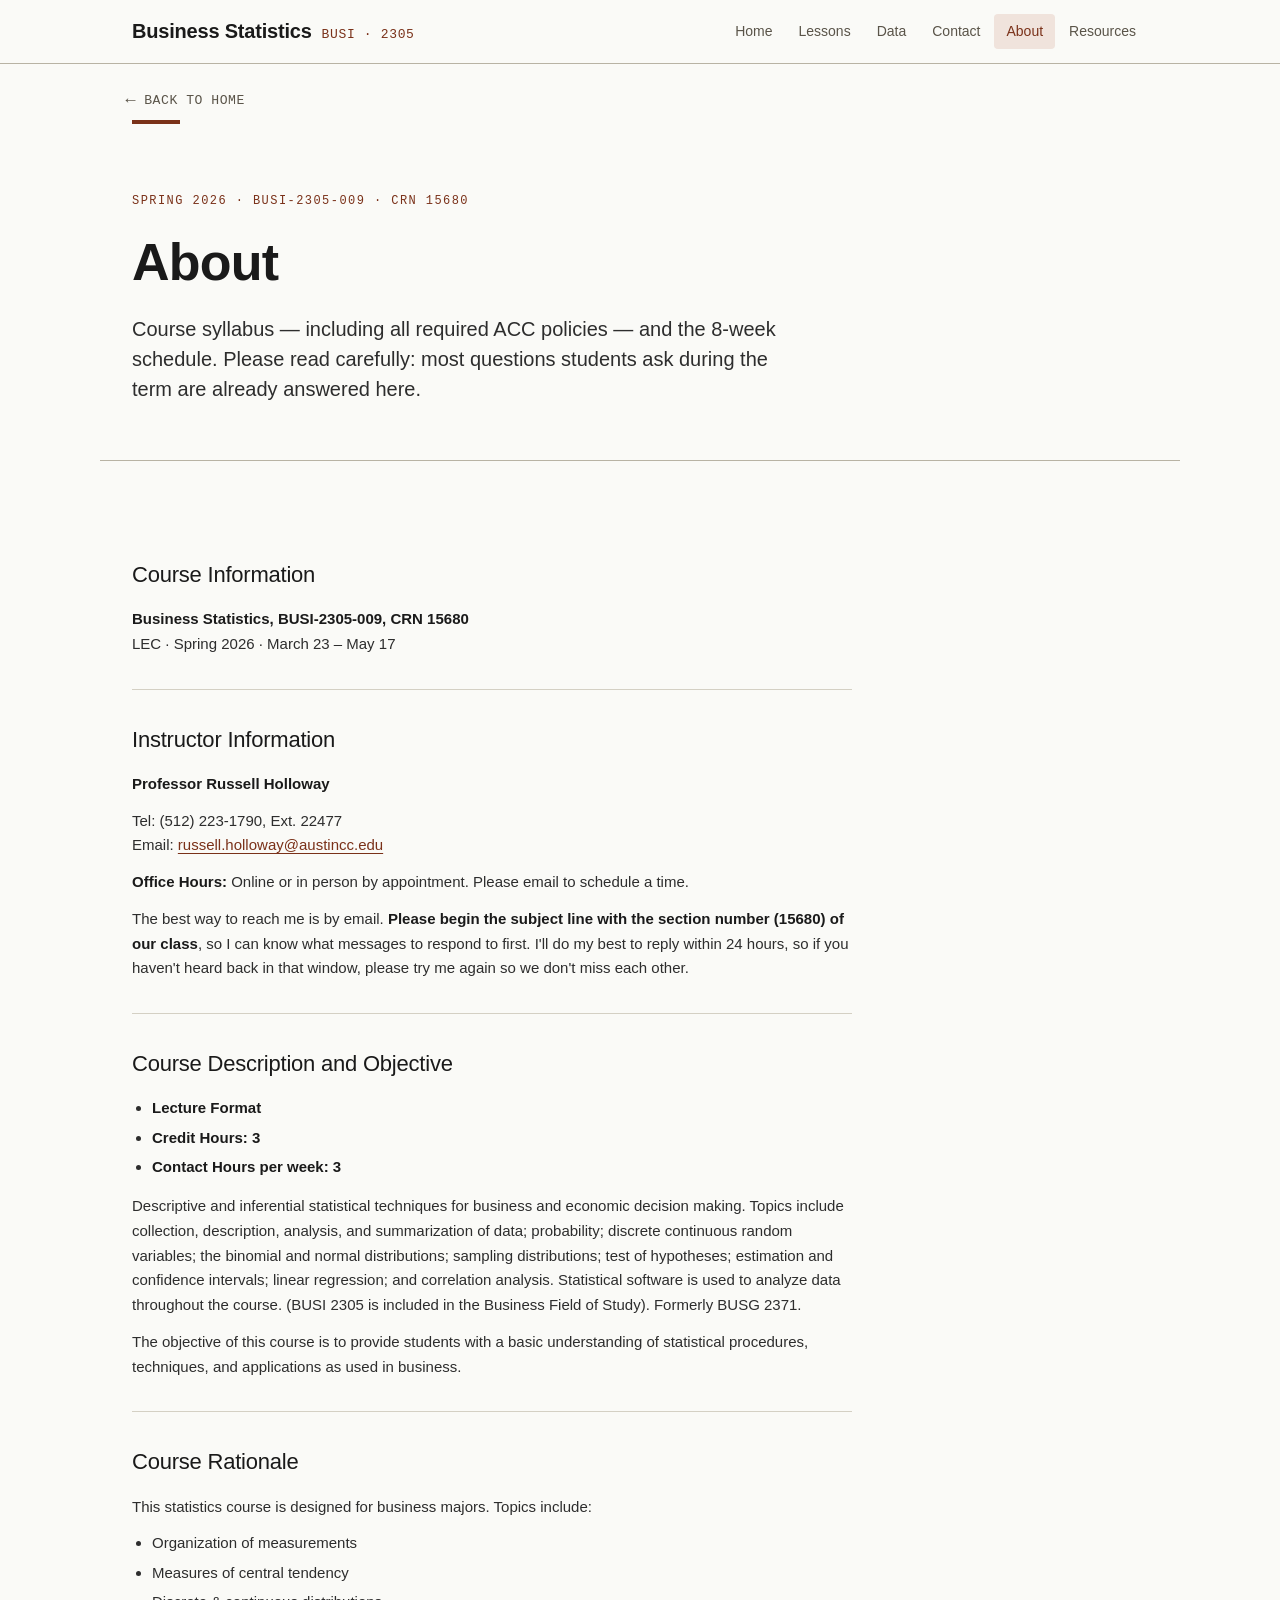
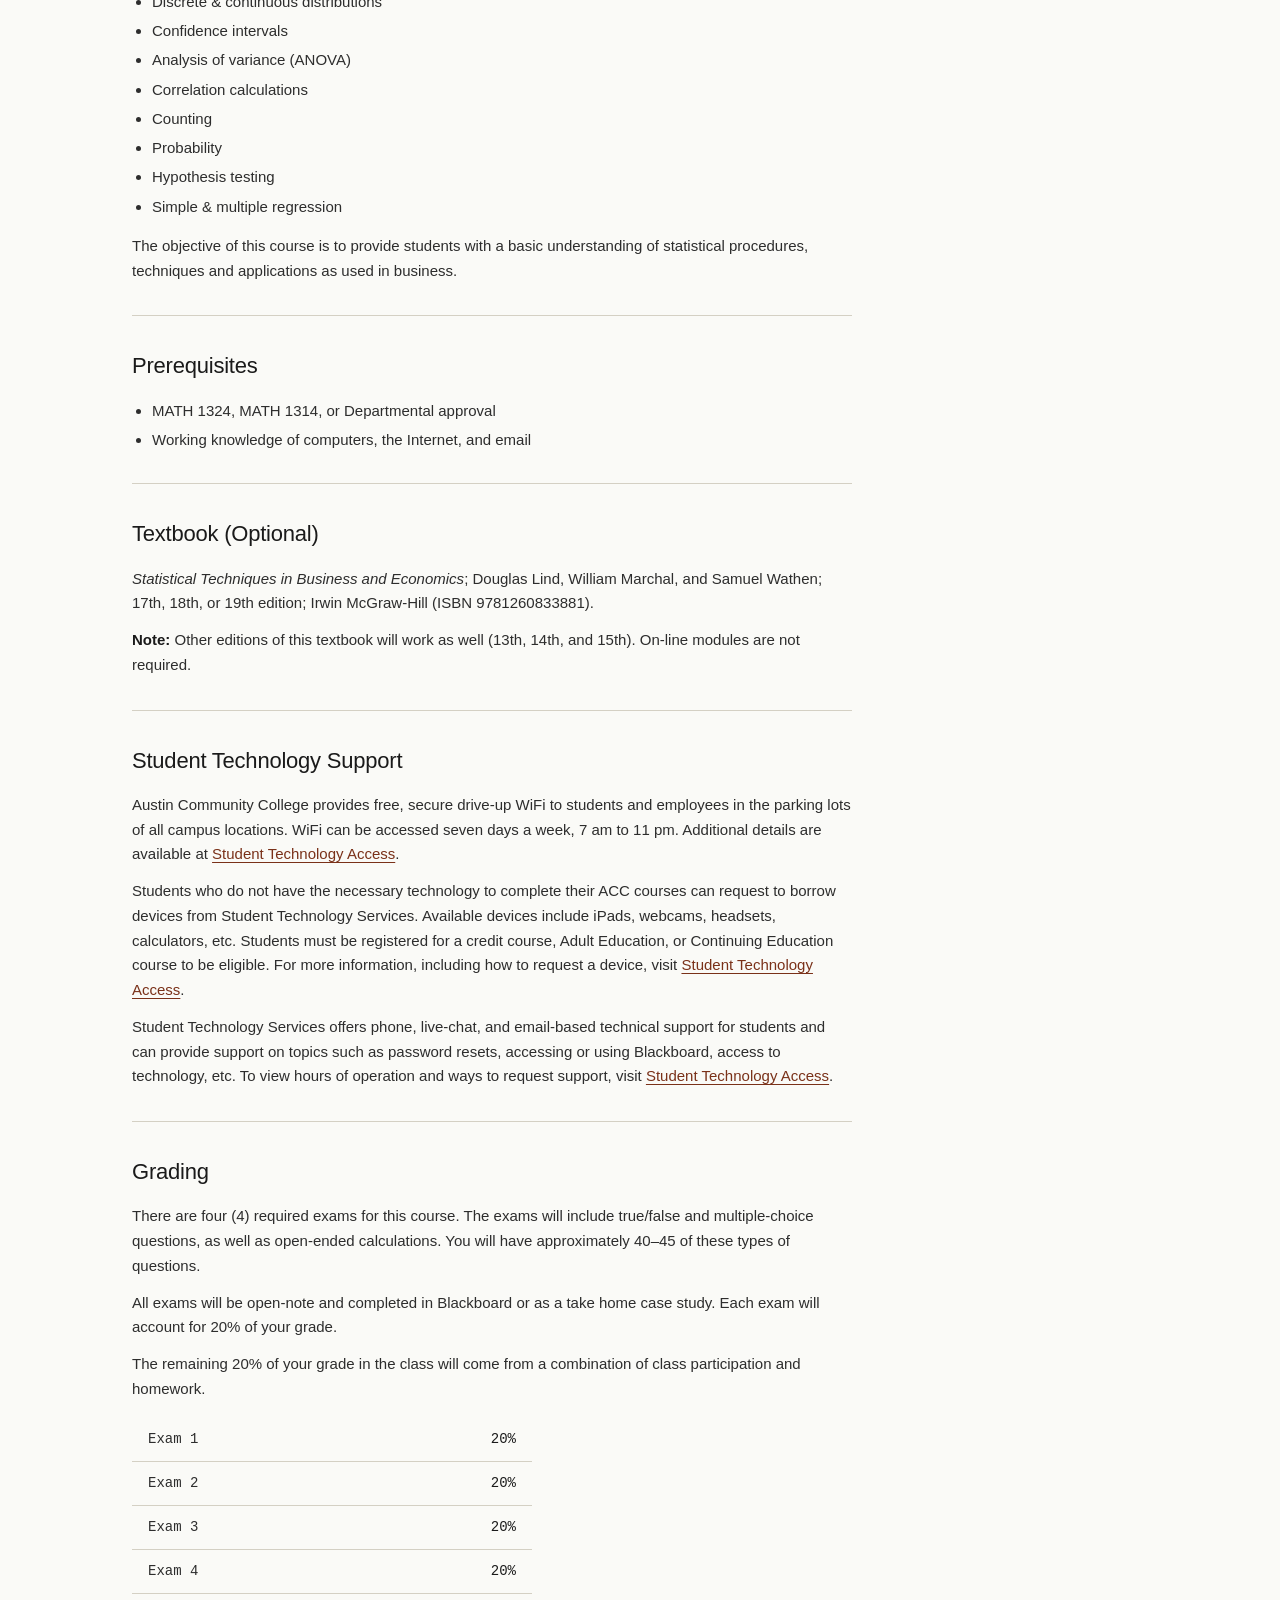
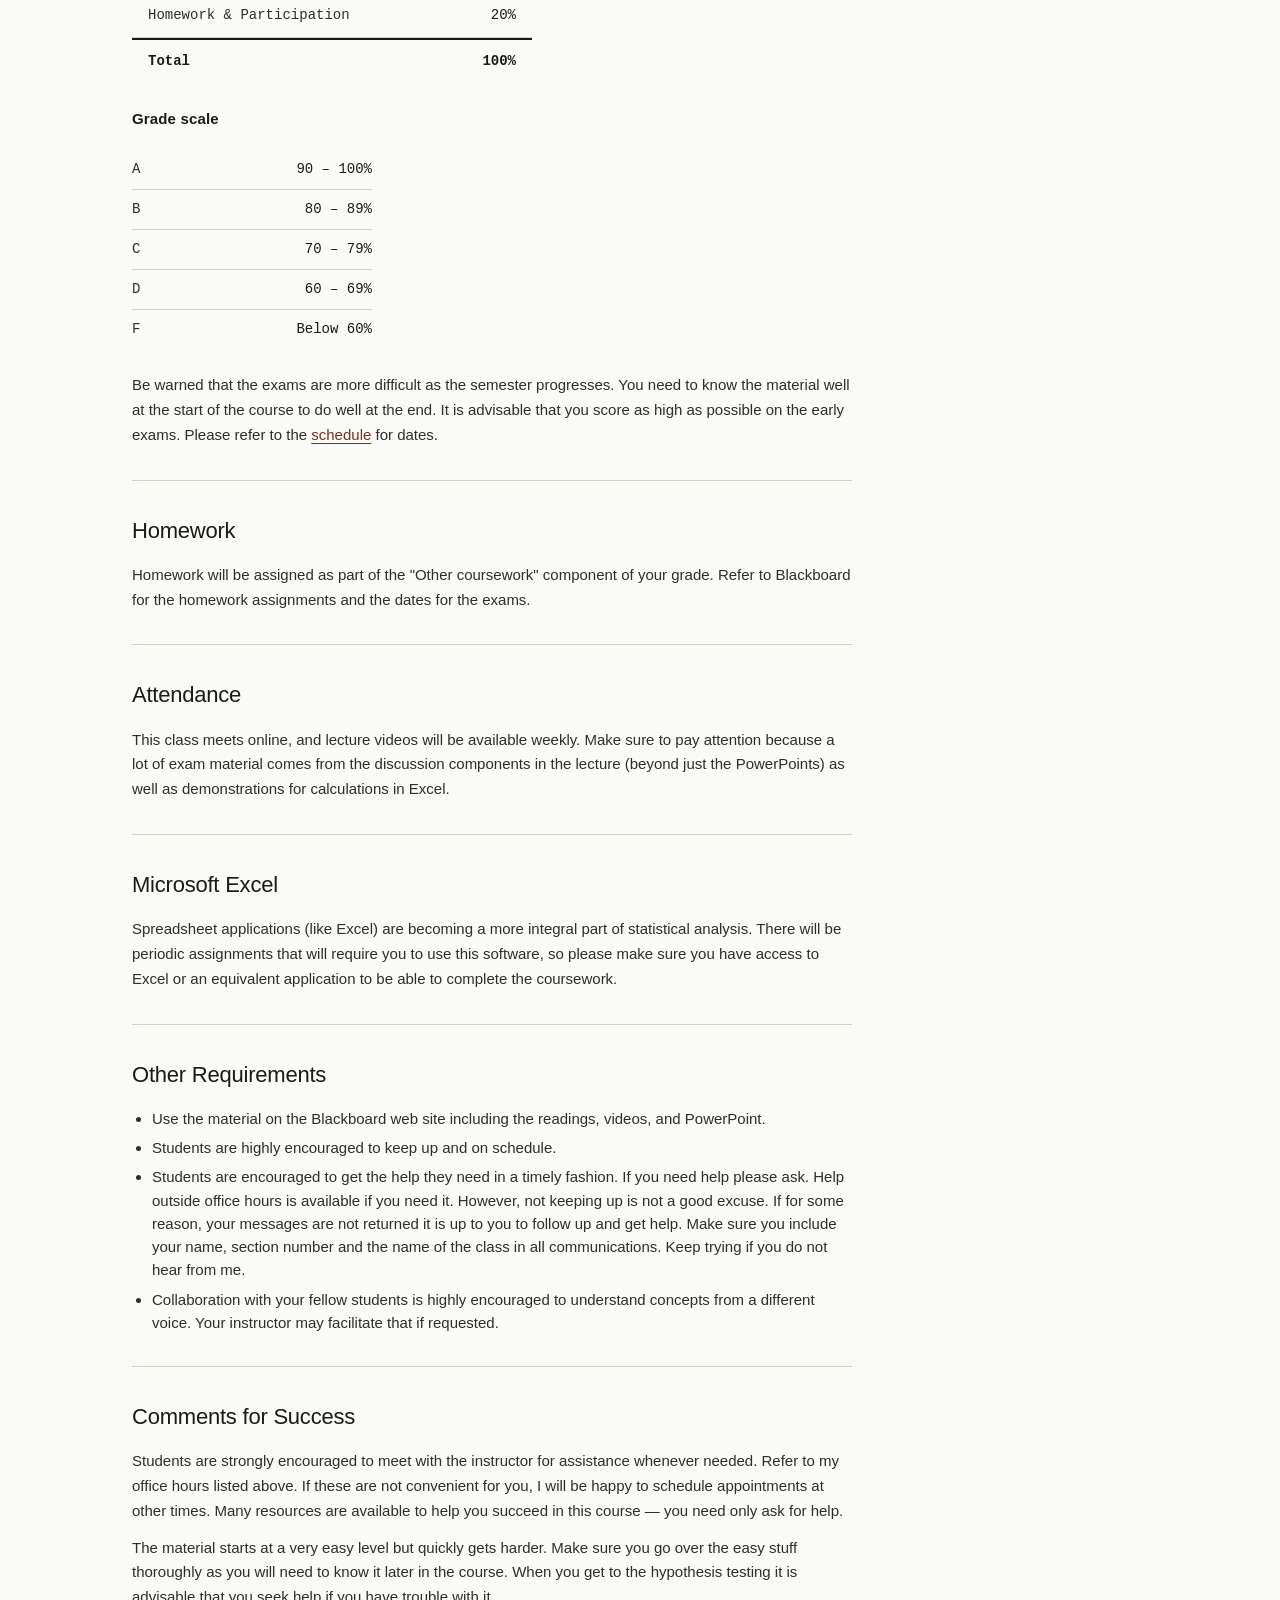
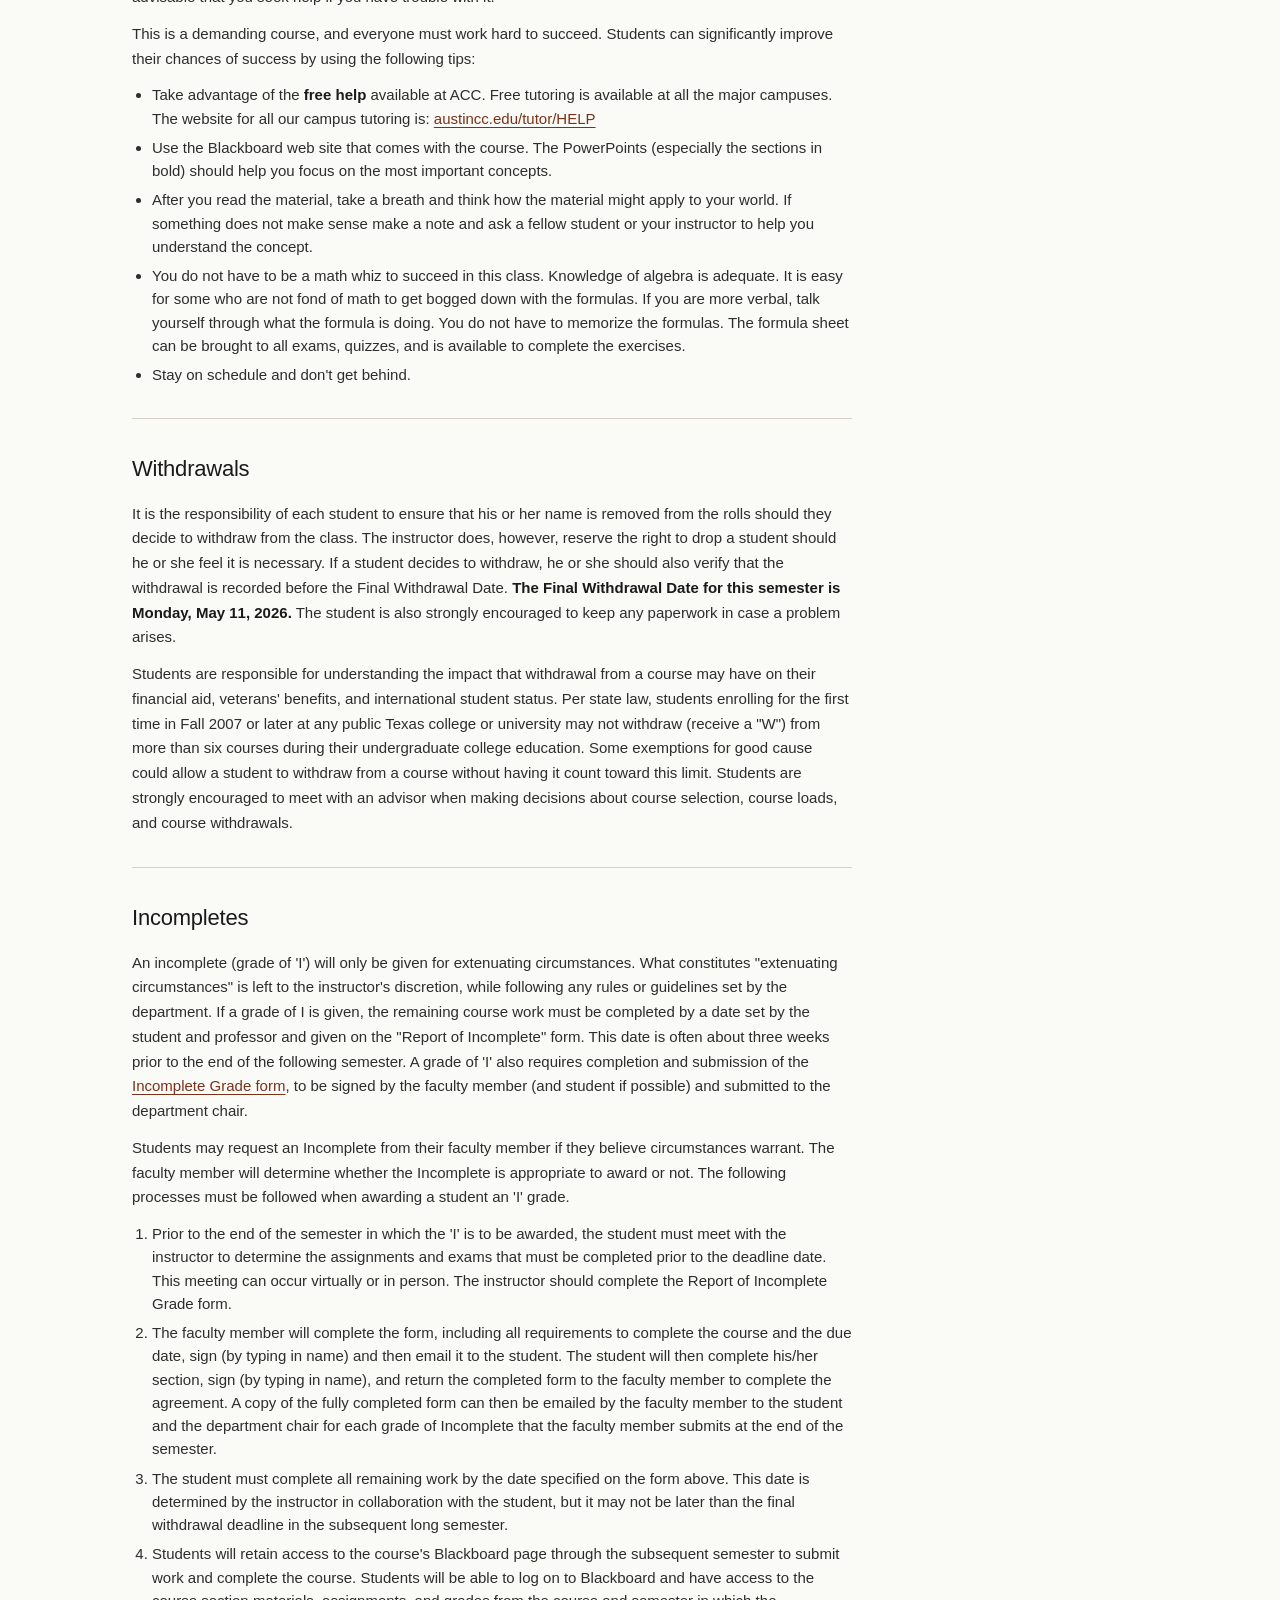
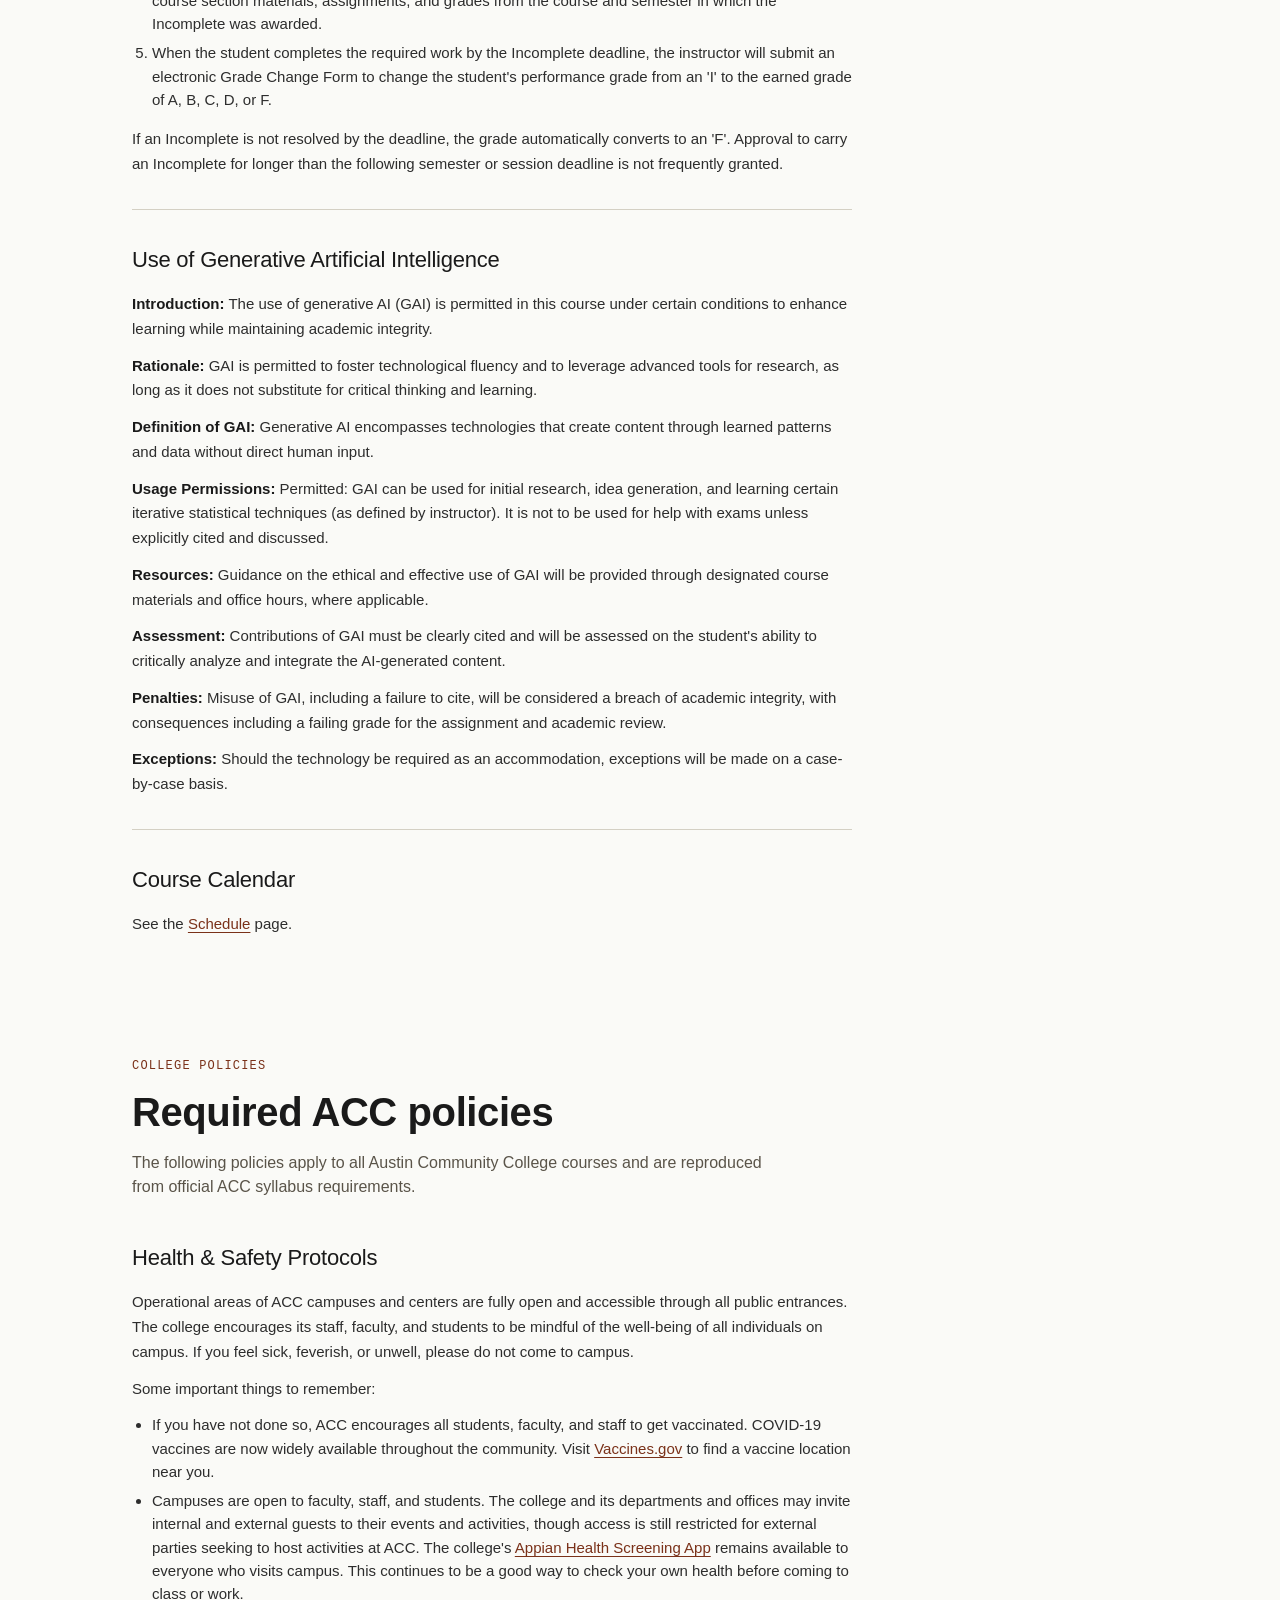
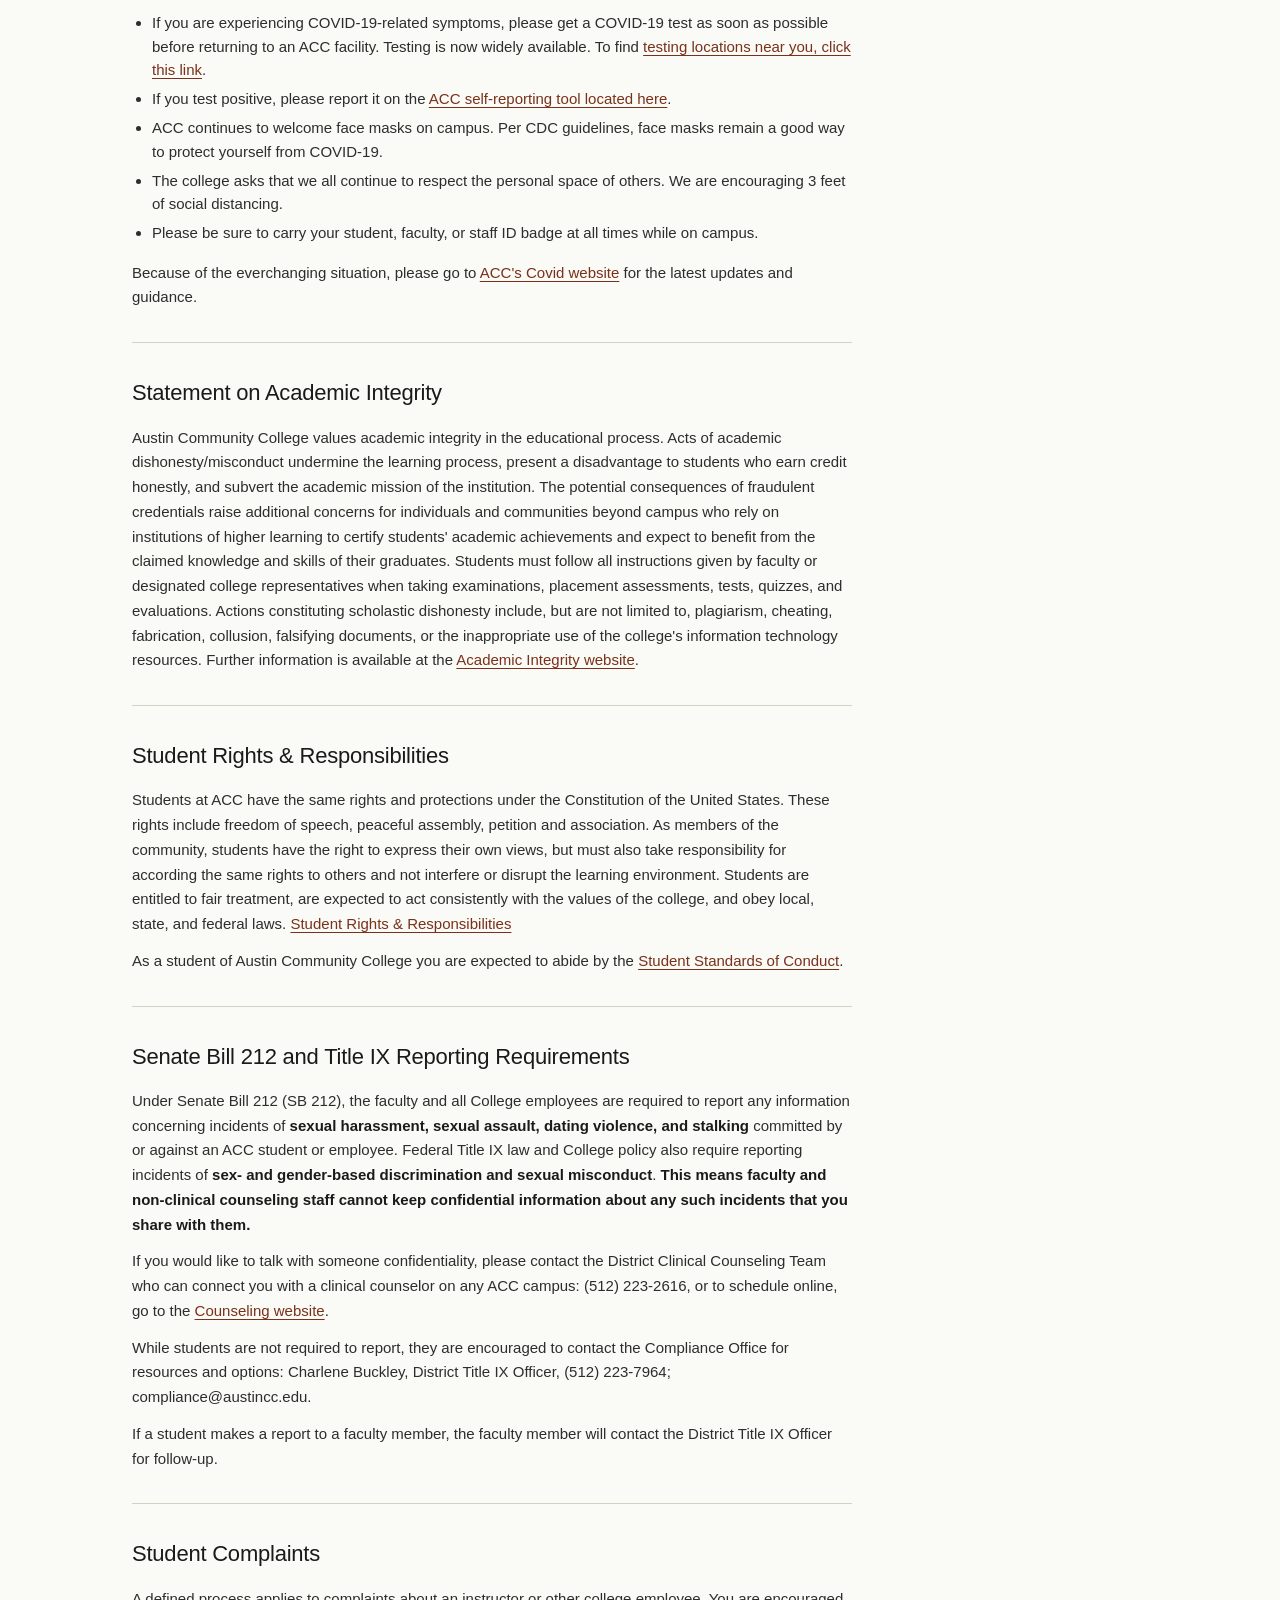
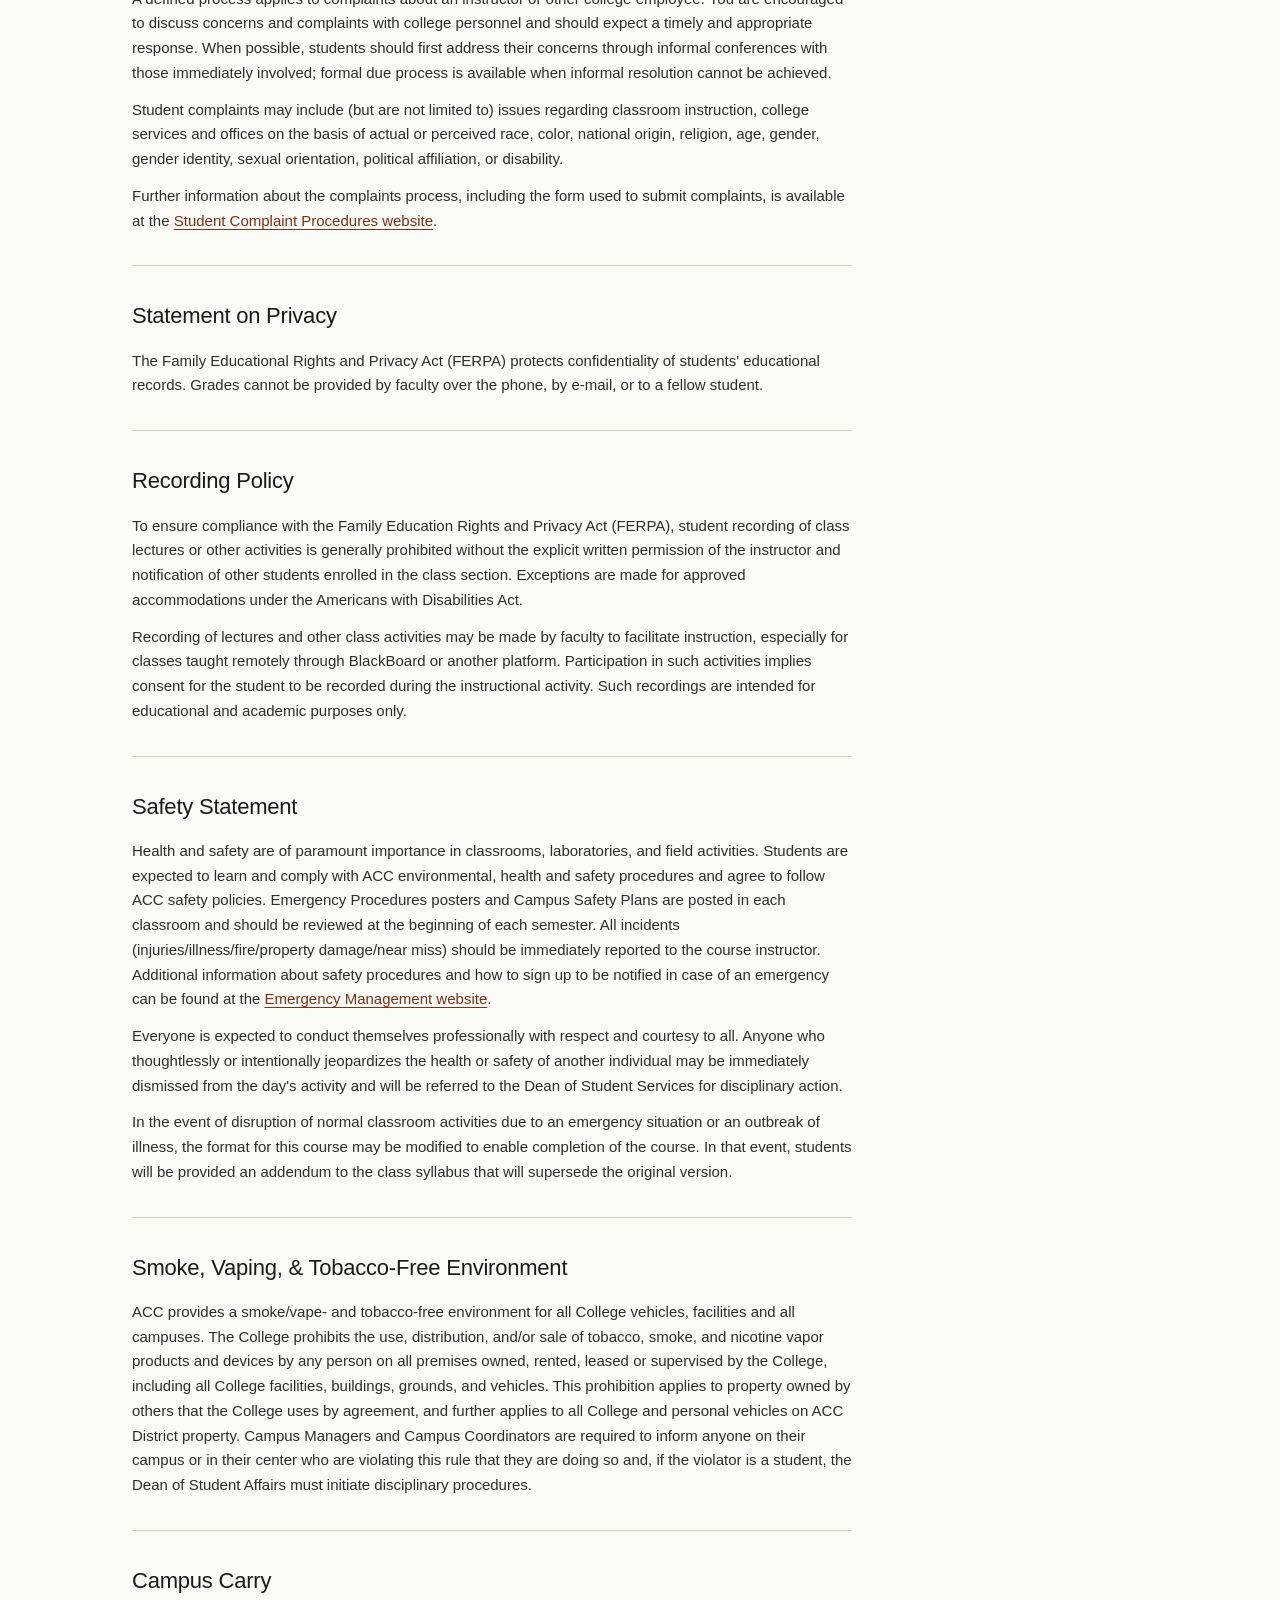
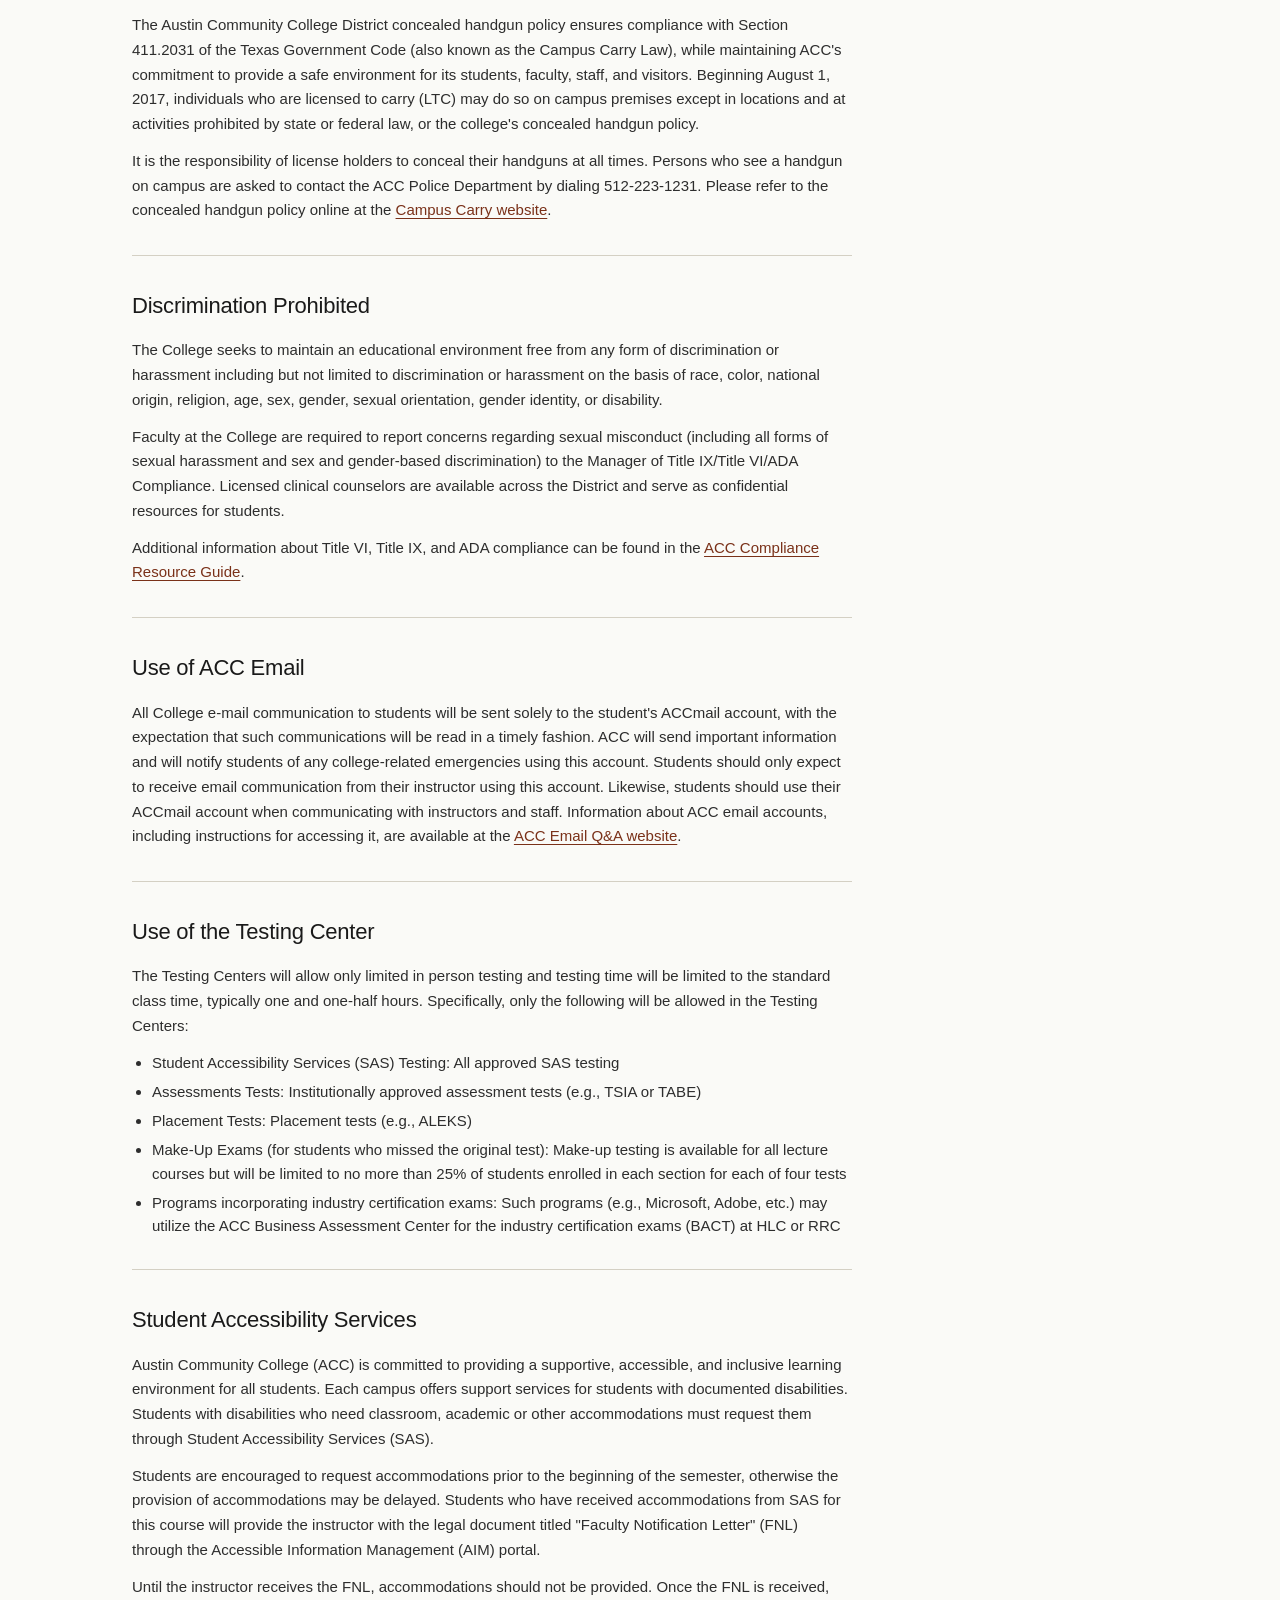
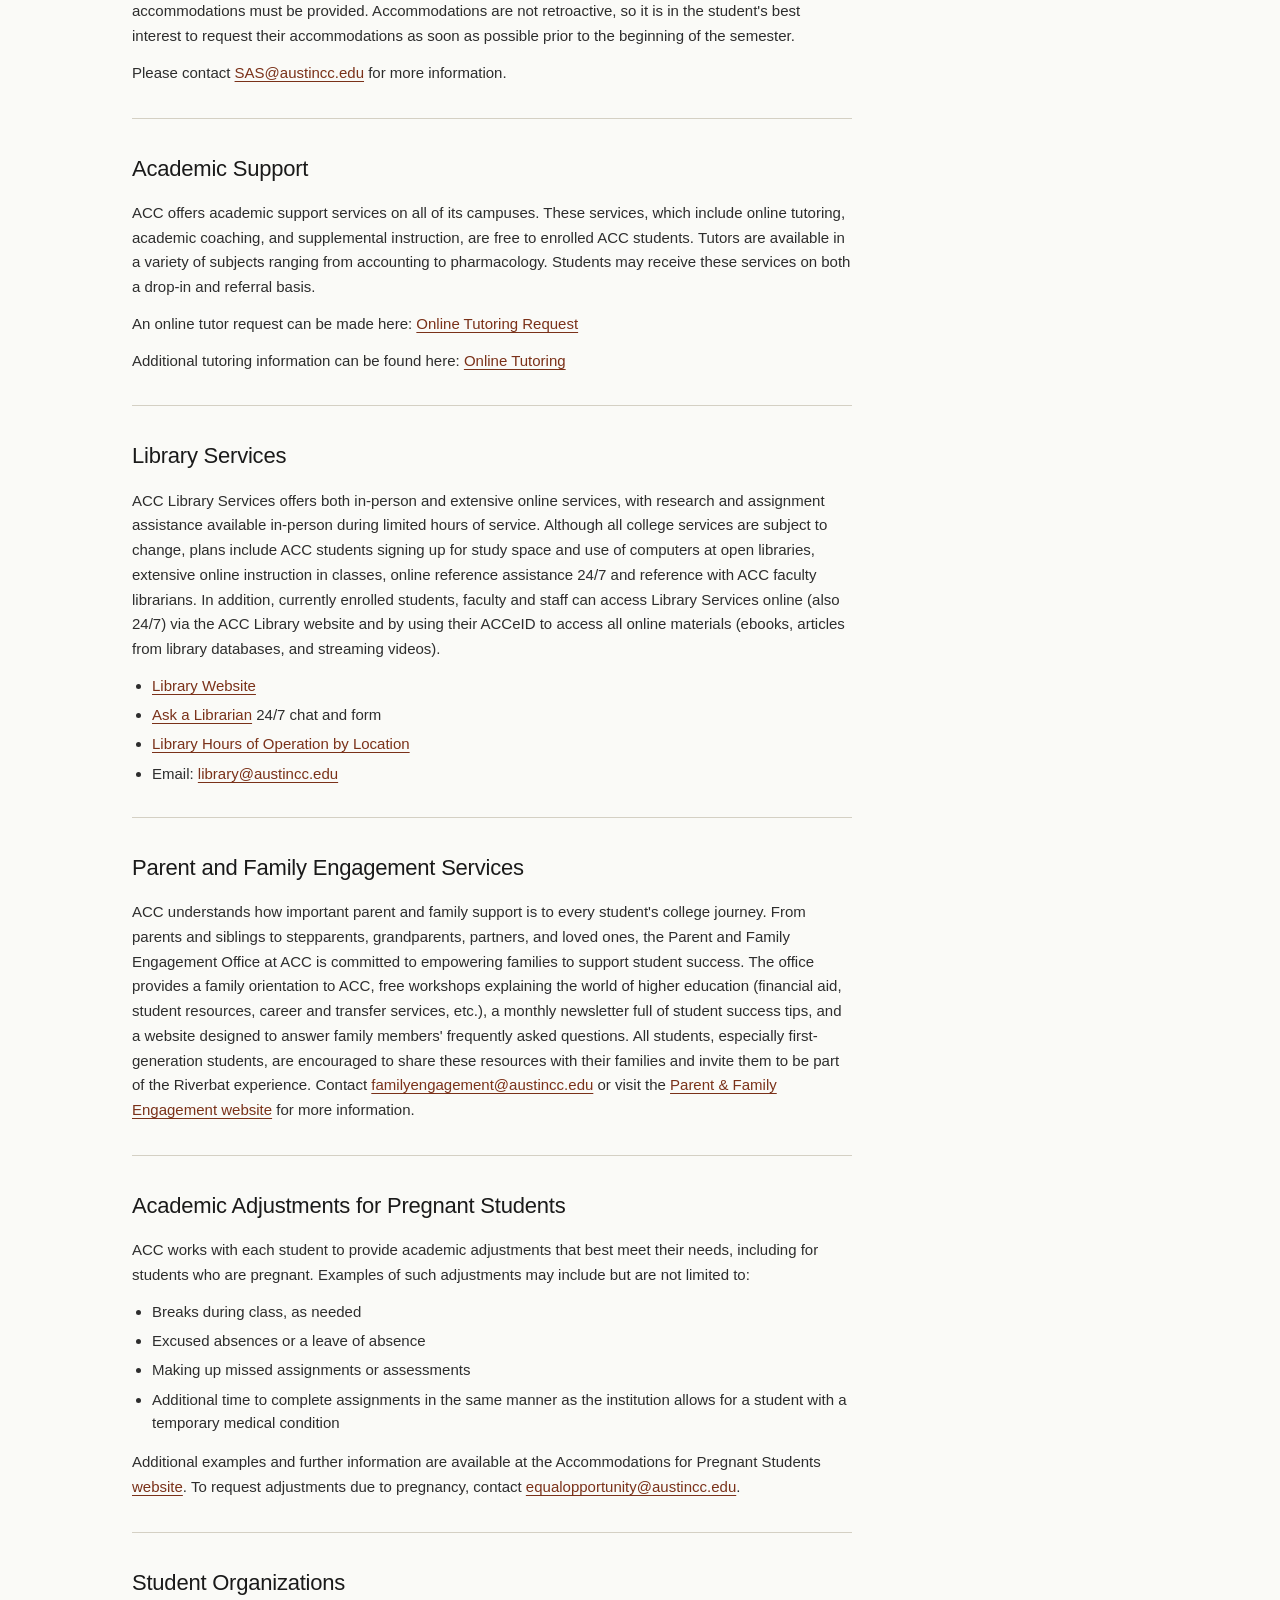
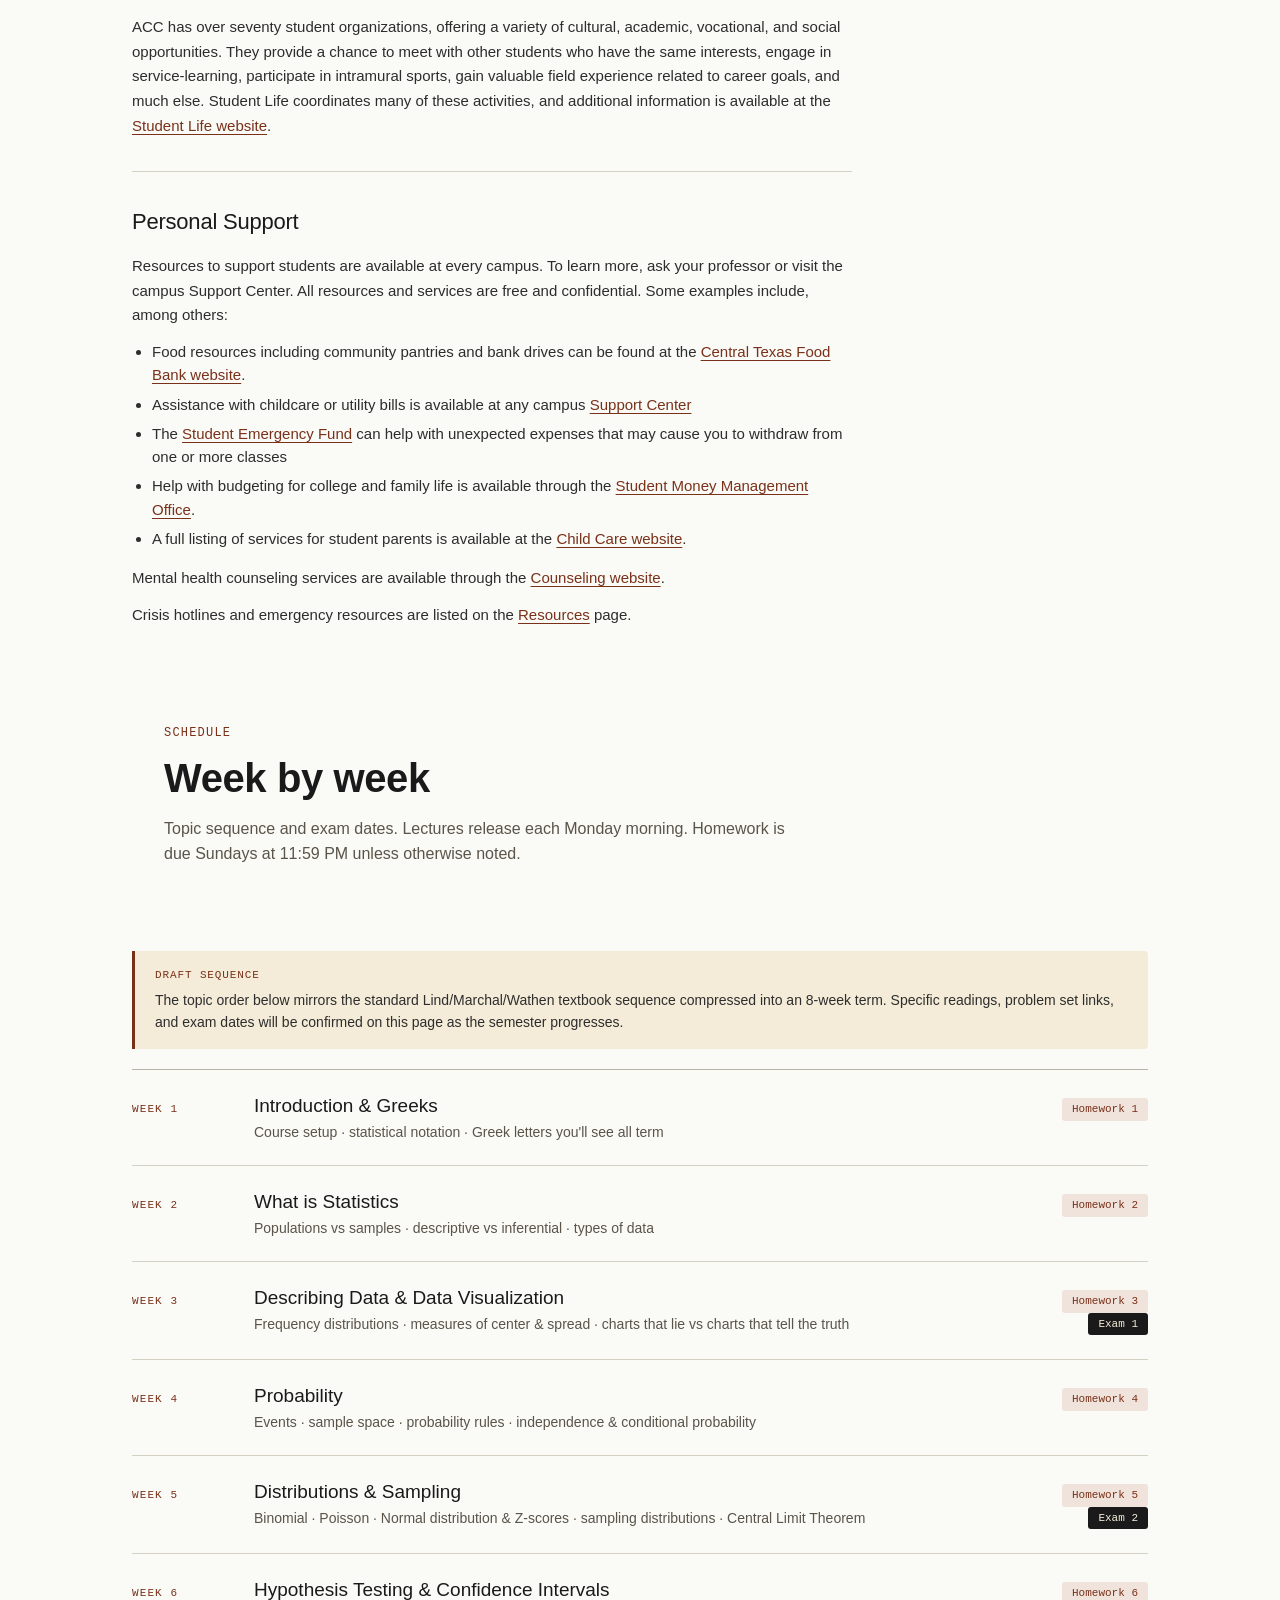
==== commit 212779d2: "feat: back-home link" ====
--- a/about.html
+++ b/about.html
@@ -26,6 +26,8 @@
 
 <main id="main-content">
 
+<nav class="back-home" aria-label="Back to home"><a href="index.html"><span class="arrow">←</span><span>Back to home</span></a></nav>
+
 <section class="hero">
   <div class="eyebrow">Spring 2026 · BUSI-2305-009 · CRN 15680</div>
   <h1>About</h1>
@@ -510,3 +512,4 @@
 
 </body>
 </html>
+
--- a/styles.css
+++ b/styles.css
@@ -520,6 +520,19 @@
   box-shadow: 0 8px 24px rgba(0,0,0,0.06);
   border-color: var(--accent);
 }
+.video-card-empty {
+  border: 1px dashed var(--rule);
+  border-radius: 6px;
+  padding: 28px;
+  text-align: center;
+  color: var(--muted);
+  font-size: 14px;
+  font-style: italic;
+  background: transparent;
+}
+.week-empty {
+  opacity: 0.65;
+}
 .video-thumb {
   aspect-ratio: 16 / 9;
   background: linear-gradient(135deg, #2d2d2d 0%, #4a3525 100%);
@@ -996,3 +1009,203 @@
   .lectures-controls { flex-direction: column; align-items: flex-start; }
   .meta-strip-inner { padding: 16px 20px; }
 }
+
+
+/* ─── Announcements ────────────────────────────────────────────────────── */
+.announcements-section { padding-top: 2.5rem; padding-bottom: 2.5rem; }
+
+.announcements-list {
+  max-width: var(--max);
+  margin: 1.5rem auto 0;
+  padding: 0 1.5rem;
+  display: flex;
+  flex-direction: column;
+  gap: 0.75rem;
+}
+
+.announcements-loading,
+.announcements-empty {
+  font-family: var(--serif);
+  color: var(--muted);
+  font-style: italic;
+  padding: 1rem 0;
+}
+
+.announcement {
+  background: var(--paper-warm);
+  border: 1px solid var(--rule-soft);
+  border-left: 3px solid var(--accent);
+  border-radius: 2px;
+  transition: border-color 0.15s ease, background 0.15s ease;
+}
+.announcement:hover { border-color: var(--rule); }
+.announcement[open] { background: var(--paper); }
+
+.announcement summary {
+  list-style: none;
+  cursor: pointer;
+  padding: 0.9rem 1.1rem;
+  display: grid;
+  grid-template-columns: auto 1fr auto;
+  align-items: center;
+  gap: 1rem;
+  font-family: var(--serif);
+  color: var(--ink);
+  user-select: none;
+}
+.announcement summary::-webkit-details-marker { display: none; }
+.announcement summary::marker { content: ""; }
+
+.announcement summary:hover .announcement-title { color: var(--accent); }
+
+.announcement-date {
+  font-family: var(--mono);
+  font-size: 0.78rem;
+  letter-spacing: 0.04em;
+  text-transform: uppercase;
+  color: var(--muted);
+  white-space: nowrap;
+}
+
+.announcement-title {
+  font-size: 1.02rem;
+  font-weight: 500;
+  color: var(--ink);
+  line-height: 1.35;
+  transition: color 0.15s ease;
+}
+
+.announcement-chevron {
+  width: 10px;
+  height: 10px;
+  border-right: 2px solid var(--muted);
+  border-bottom: 2px solid var(--muted);
+  transform: rotate(45deg);
+  transition: transform 0.2s ease, border-color 0.15s ease;
+  margin-right: 4px;
+  margin-bottom: 3px;
+  flex-shrink: 0;
+}
+.announcement[open] .announcement-chevron {
+  transform: rotate(-135deg);
+  margin-bottom: -2px;
+  border-color: var(--accent);
+}
+
+.announcement-body {
+  padding: 0 1.1rem 1.1rem 1.1rem;
+  color: var(--ink-soft);
+  font-family: var(--serif);
+  font-size: 0.98rem;
+  line-height: 1.65;
+  border-top: 1px solid var(--rule-soft);
+  padding-top: 1rem;
+  margin-top: -0.1rem;
+}
+.announcement-body p { margin: 0 0 0.75rem 0; }
+.announcement-body p:last-child { margin-bottom: 0; }
+
+@media (max-width: 640px) {
+  .announcement summary {
+    grid-template-columns: 1fr auto;
+    grid-template-rows: auto auto;
+    gap: 0.25rem 0.75rem;
+  }
+  .announcement-date {
+    grid-column: 1 / 2;
+    grid-row: 1 / 2;
+    font-size: 0.72rem;
+  }
+  .announcement-title {
+    grid-column: 1 / 3;
+    grid-row: 2 / 3;
+    font-size: 0.98rem;
+  }
+  .announcement-chevron {
+    grid-column: 2 / 3;
+    grid-row: 1 / 2;
+    justify-self: end;
+  }
+}
+
+/* ─── Back to home link (subpages) ─────────────────────────────────────── */
+.back-home {
+  max-width: var(--max);
+  margin: 0 auto;
+  padding: 1.25rem 1.5rem 0 1.5rem;
+}
+.back-home a {
+  display: inline-flex;
+  align-items: center;
+  gap: 0.5rem;
+  font-family: var(--mono);
+  font-size: 0.82rem;
+  letter-spacing: 0.04em;
+  text-transform: uppercase;
+  color: var(--muted);
+  text-decoration: none;
+  padding: 0.4rem 0.1rem;
+  border-bottom: 1px solid transparent;
+  transition: color 0.15s ease, border-color 0.15s ease;
+}
+.back-home a:hover {
+  color: var(--accent);
+  border-bottom-color: var(--accent);
+}
+.back-home .arrow {
+  font-size: 1.05rem;
+  line-height: 1;
+  transition: transform 0.15s ease;
+}
+.back-home a:hover .arrow {
+  transform: translateX(-3px);
+}
+
+/* ─── Week files (downloads under a lecture) ───────────────────────────── */
+.week-files {
+  margin-top: 1rem;
+  padding: 0.9rem 1.1rem;
+  background: var(--paper-warm);
+  border: 1px solid var(--rule-soft);
+  border-left: 3px solid var(--muted-soft);
+  border-radius: 2px;
+}
+.files-label {
+  font-family: var(--mono);
+  font-size: 0.72rem;
+  letter-spacing: 0.08em;
+  text-transform: uppercase;
+  color: var(--muted);
+  margin-bottom: 0.5rem;
+}
+.files-list {
+  list-style: none;
+  margin: 0;
+  padding: 0;
+  display: flex;
+  flex-direction: column;
+  gap: 0.35rem;
+}
+.files-list a {
+  font-family: var(--serif);
+  font-size: 0.96rem;
+  color: var(--ink);
+  text-decoration: none;
+  padding: 0.35rem 0;
+  display: inline-flex;
+  align-items: baseline;
+  gap: 0.5rem;
+  transition: color 0.15s ease;
+}
+.files-list a::before {
+  content: "↓";
+  color: var(--accent);
+  font-weight: bold;
+  margin-right: 0.15rem;
+}
+.files-list a:hover { color: var(--accent); }
+.file-ext {
+  font-family: var(--mono);
+  font-size: 0.78rem;
+  color: var(--muted);
+}
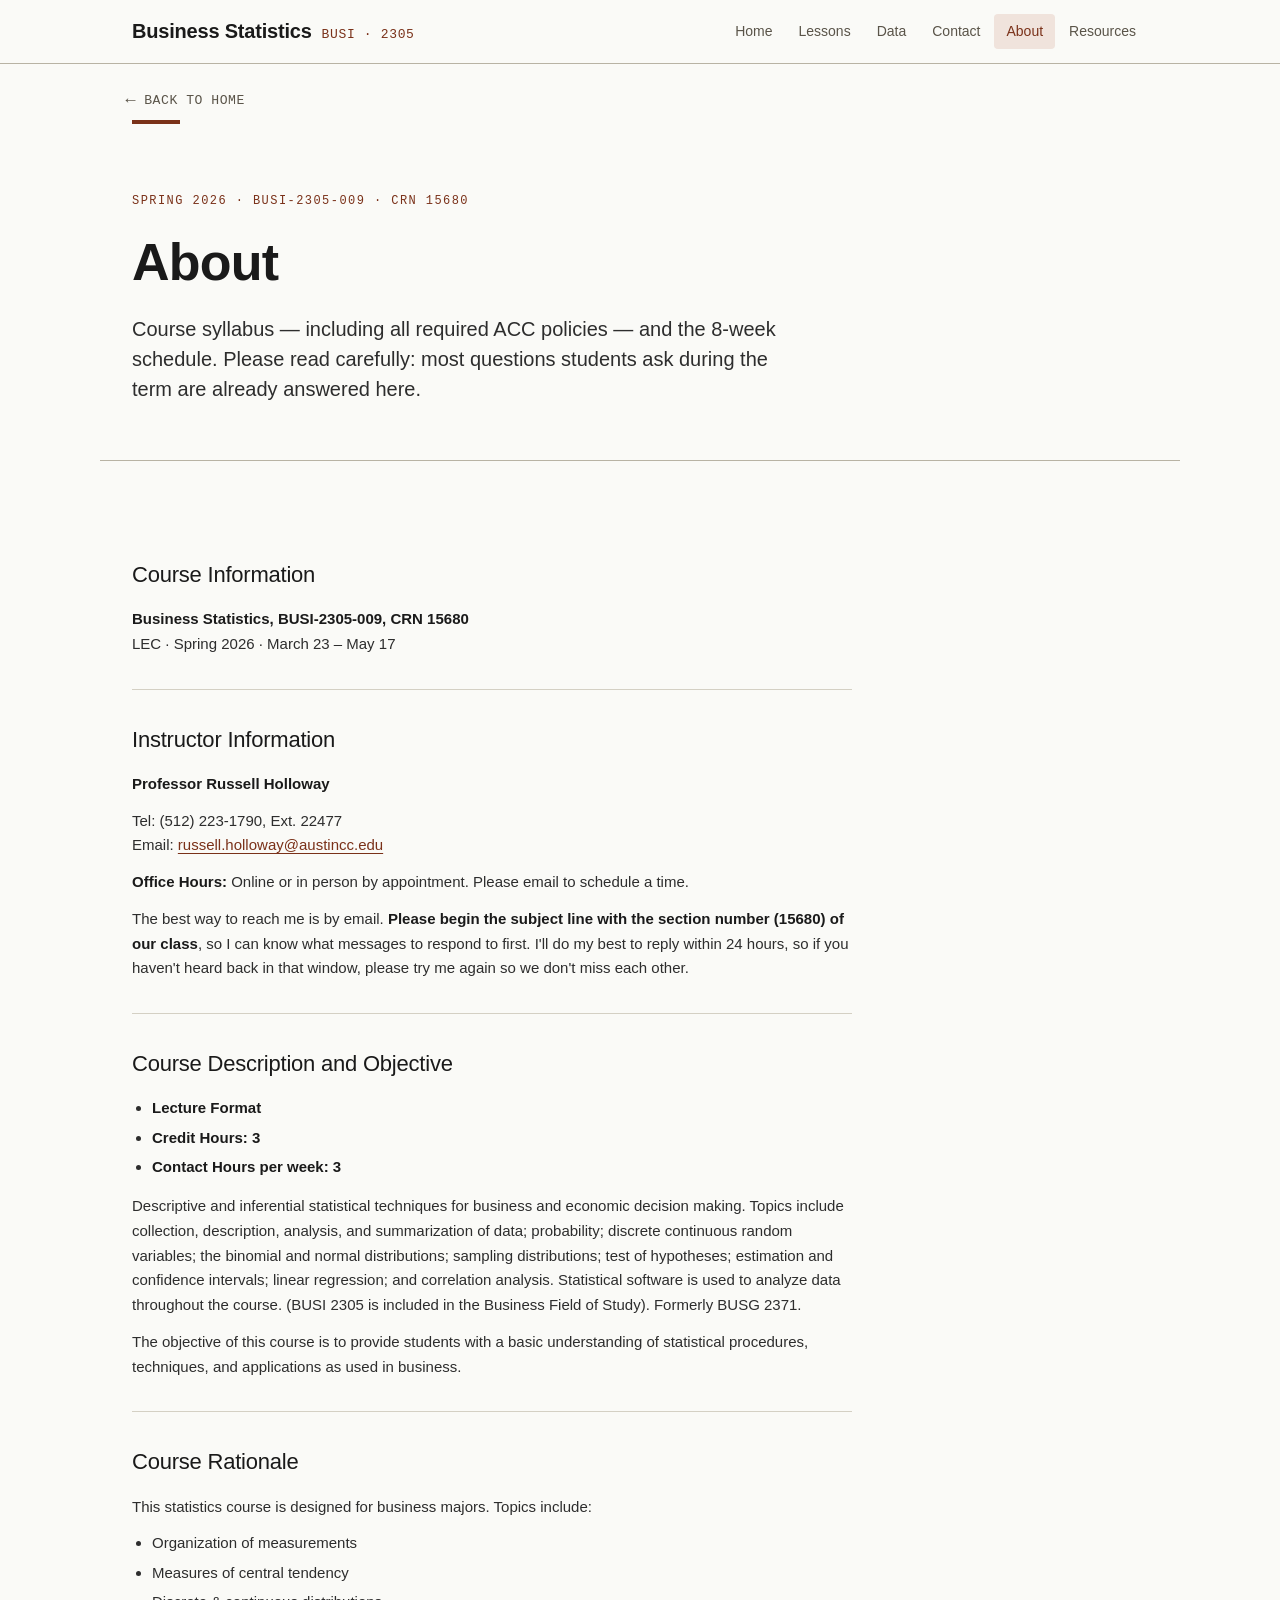
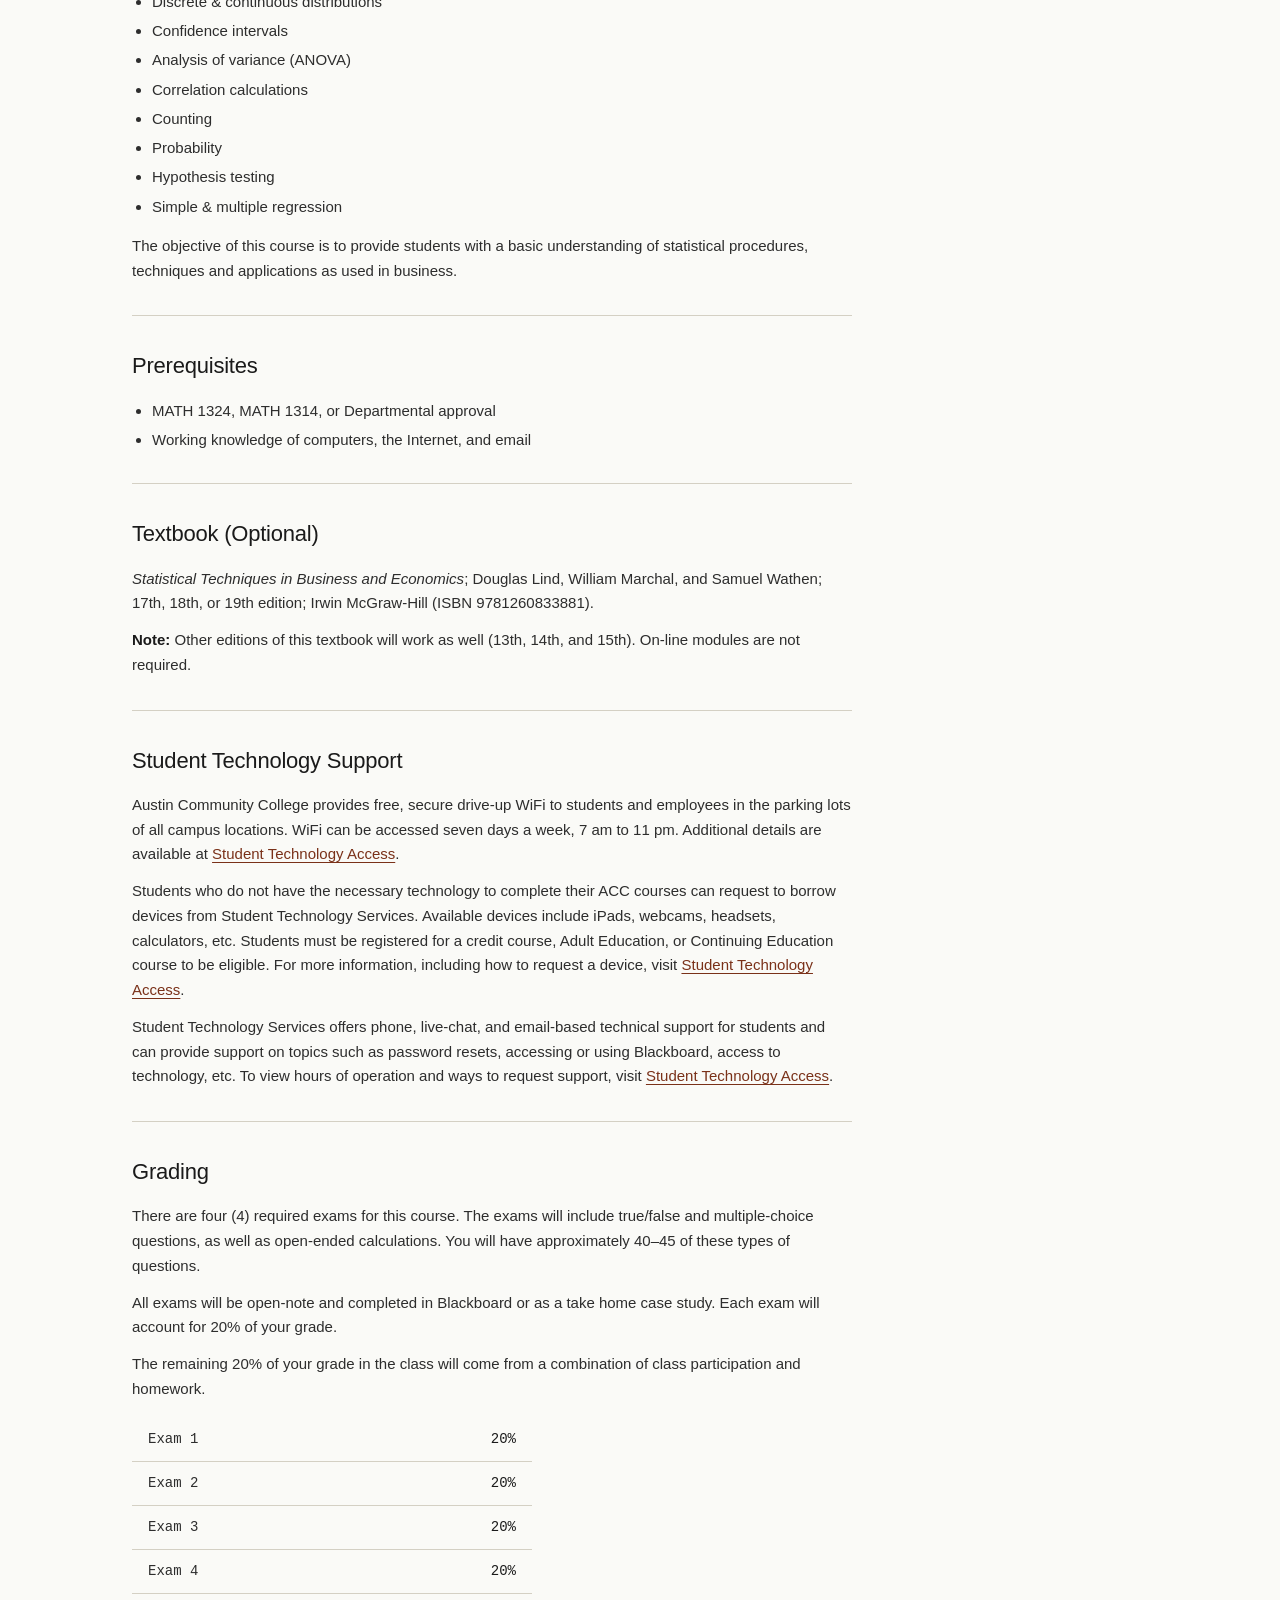
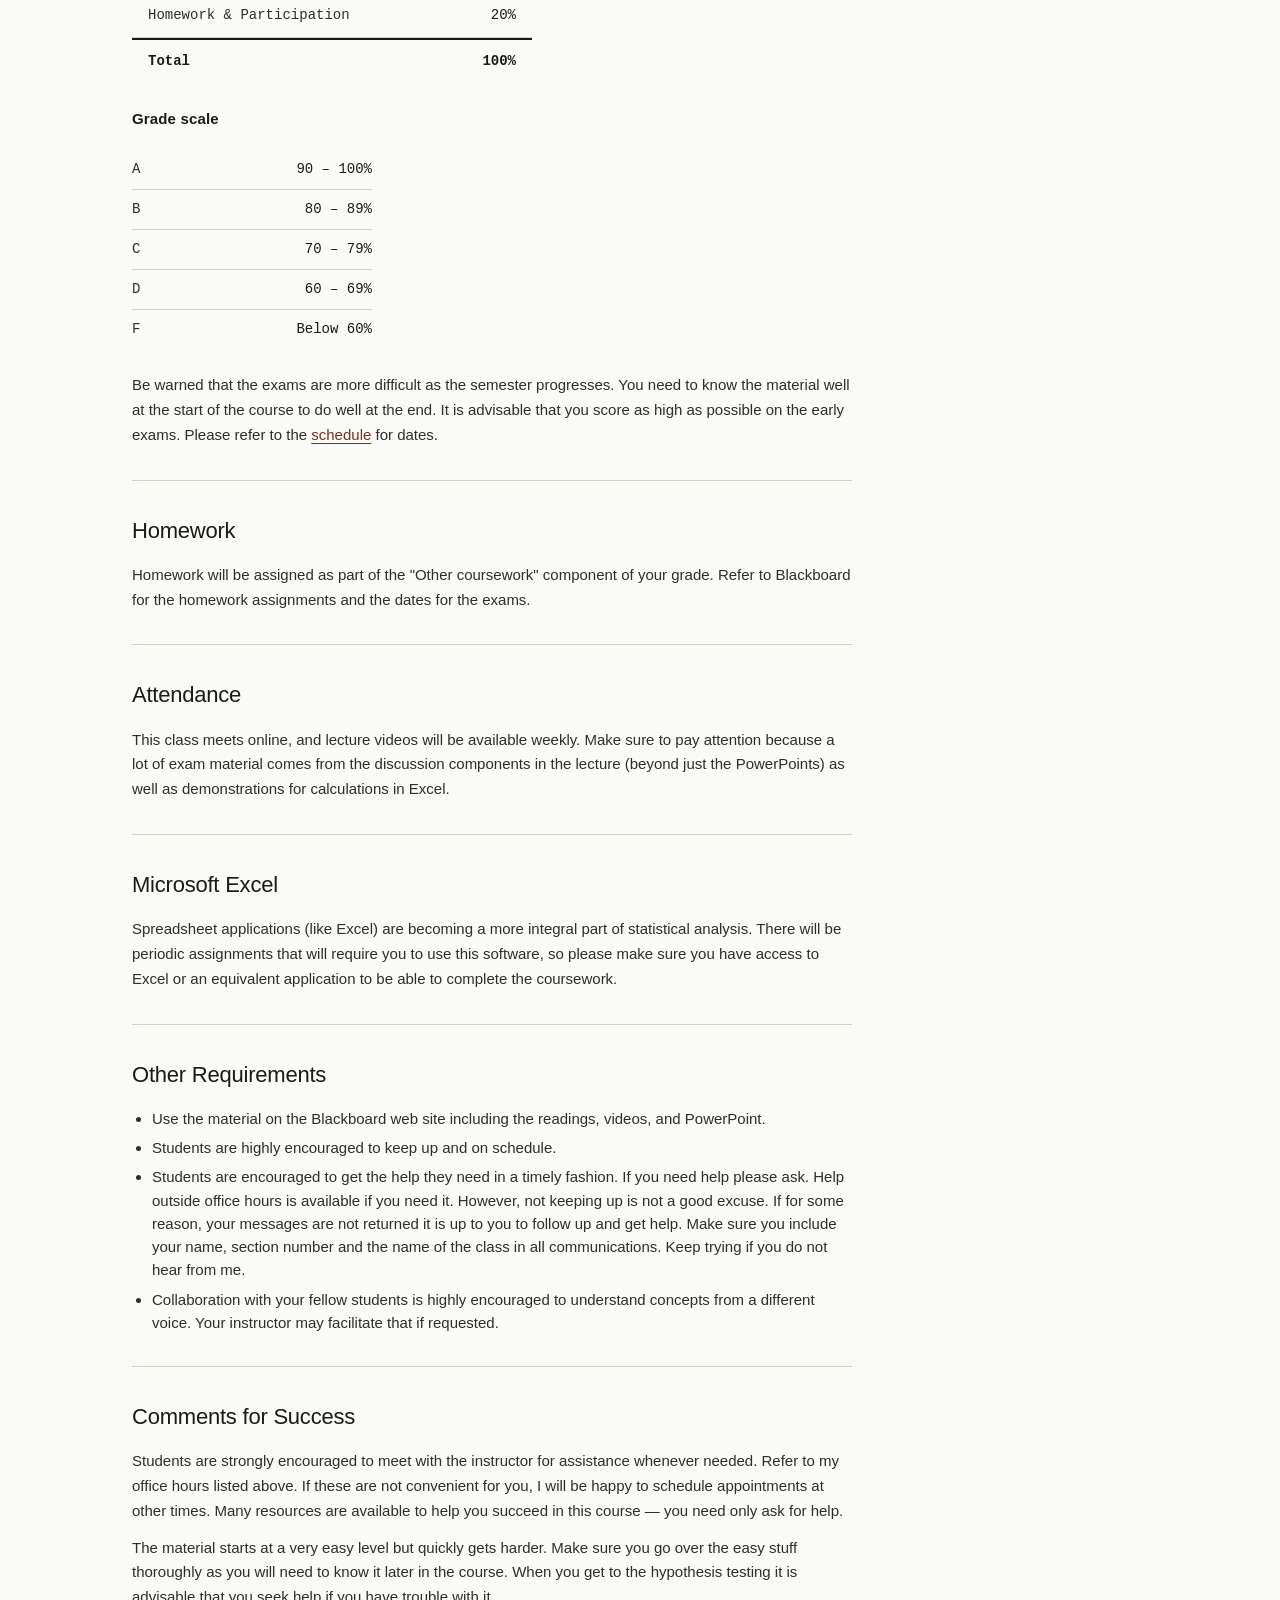
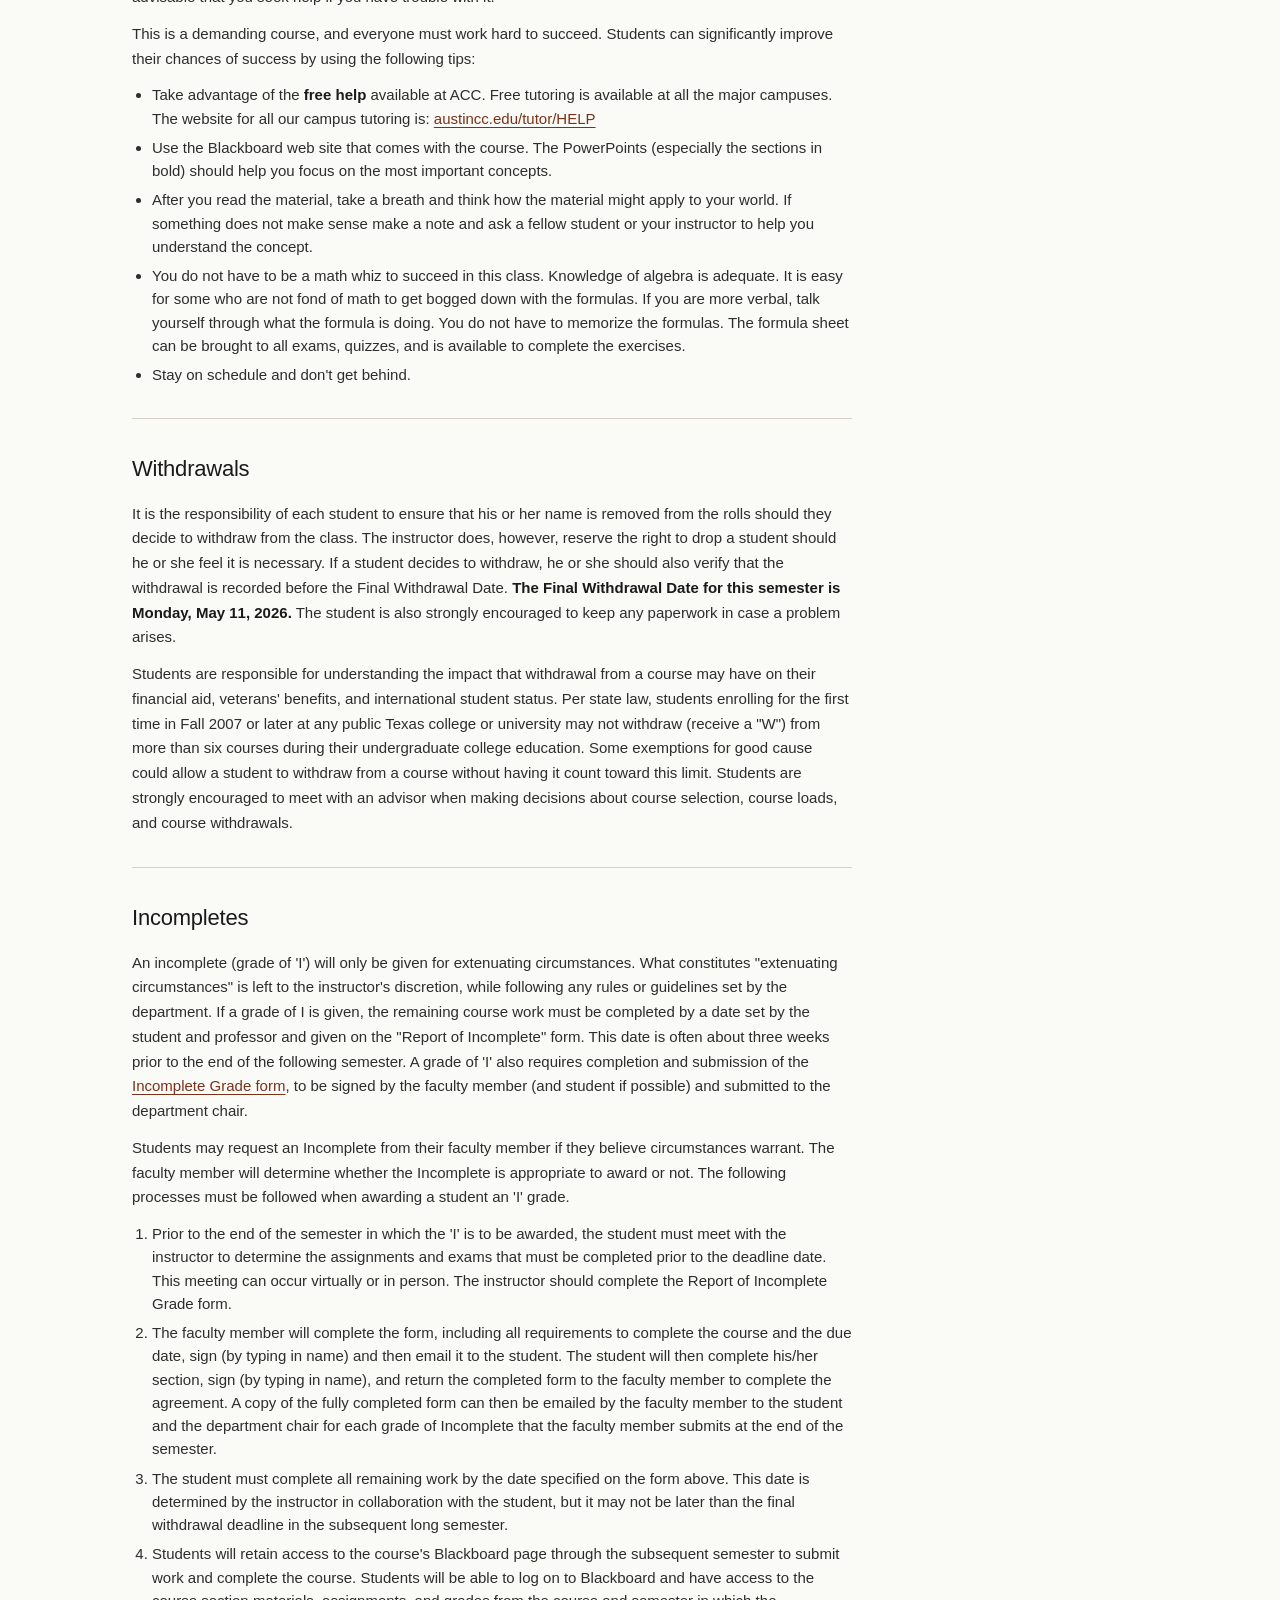
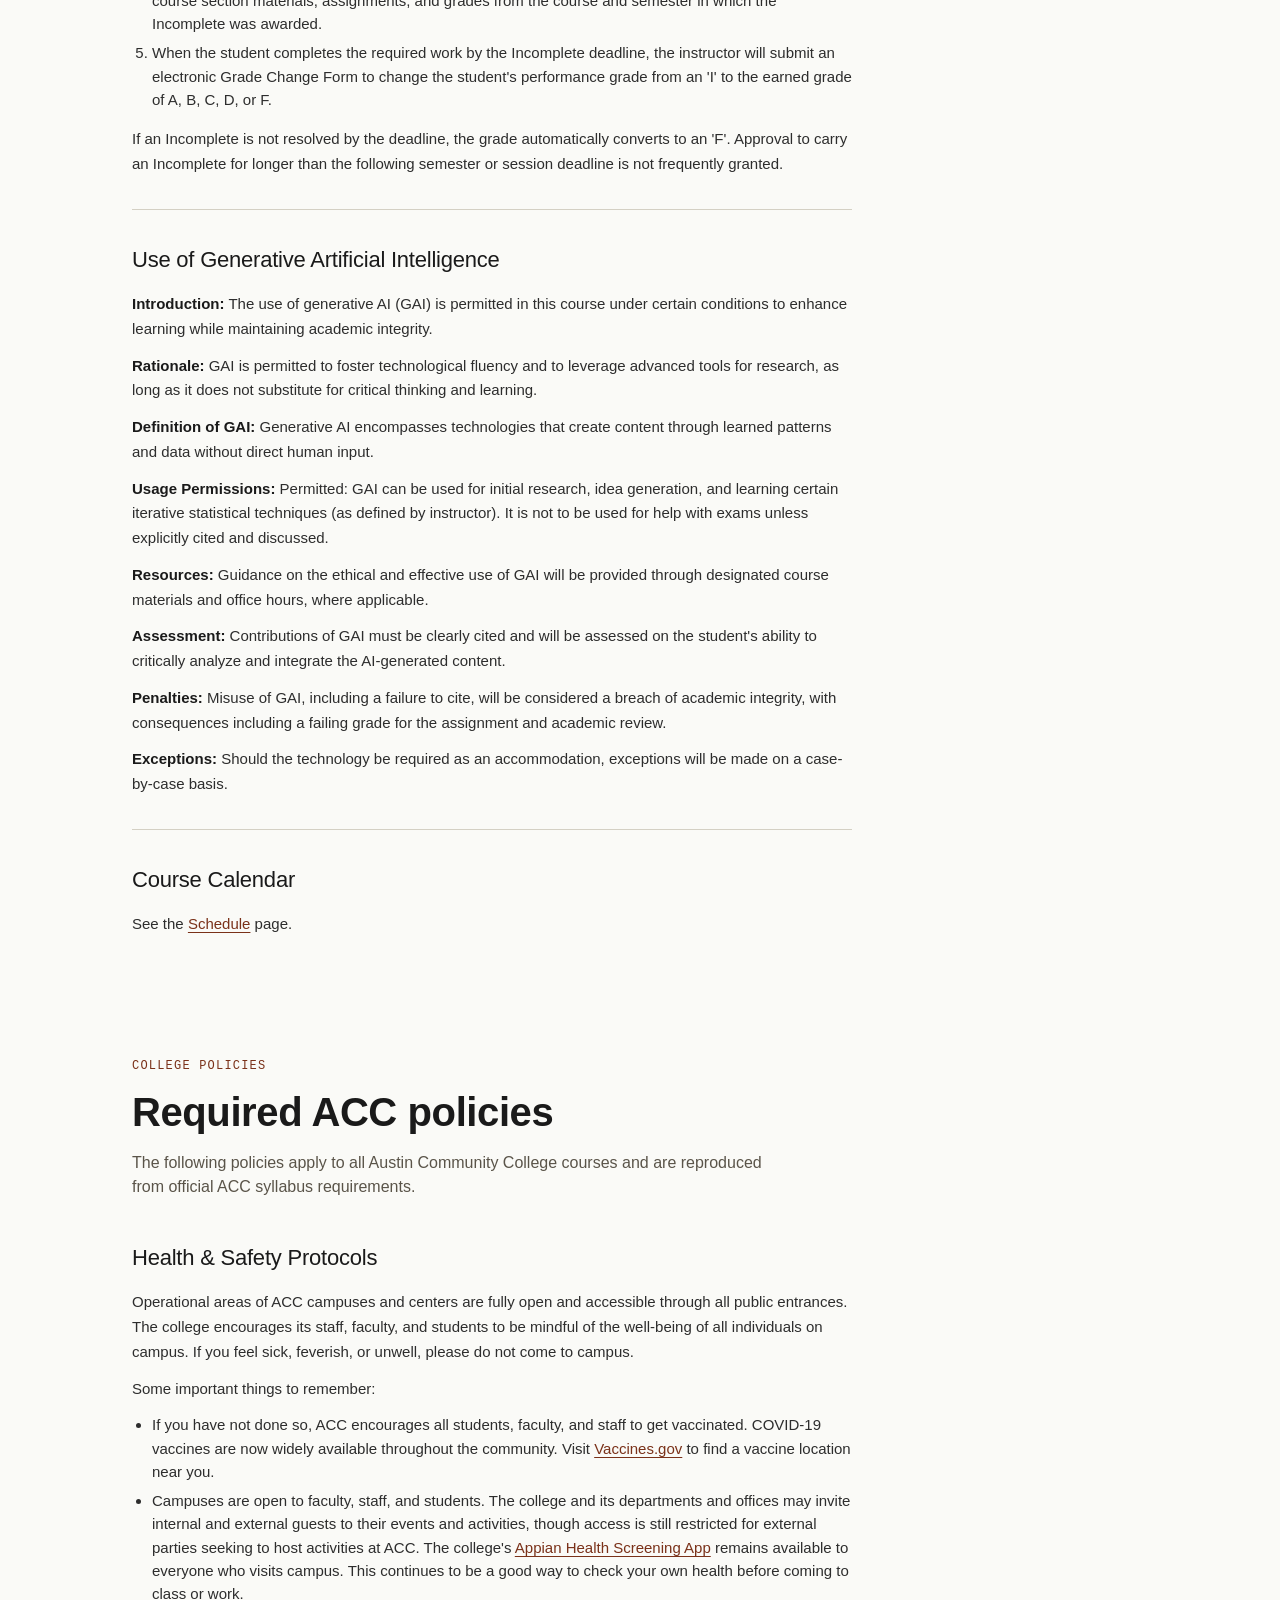
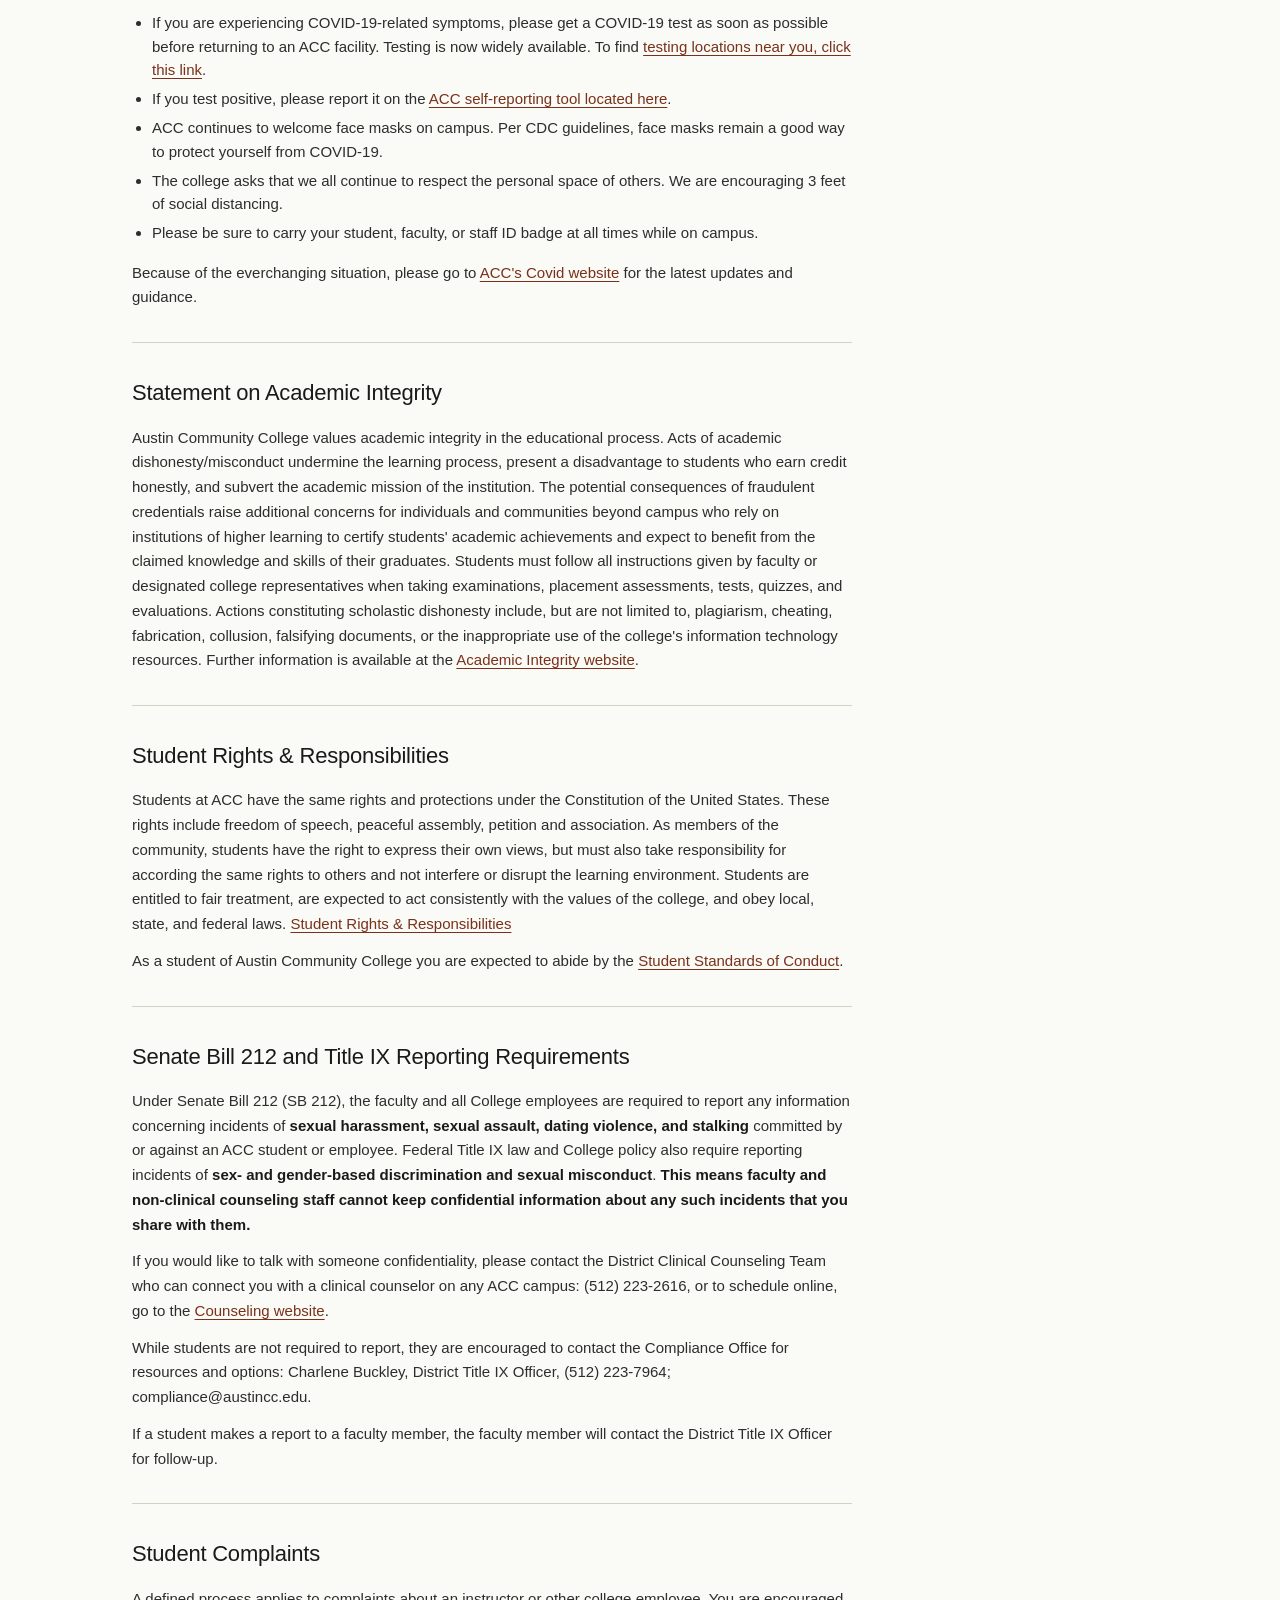
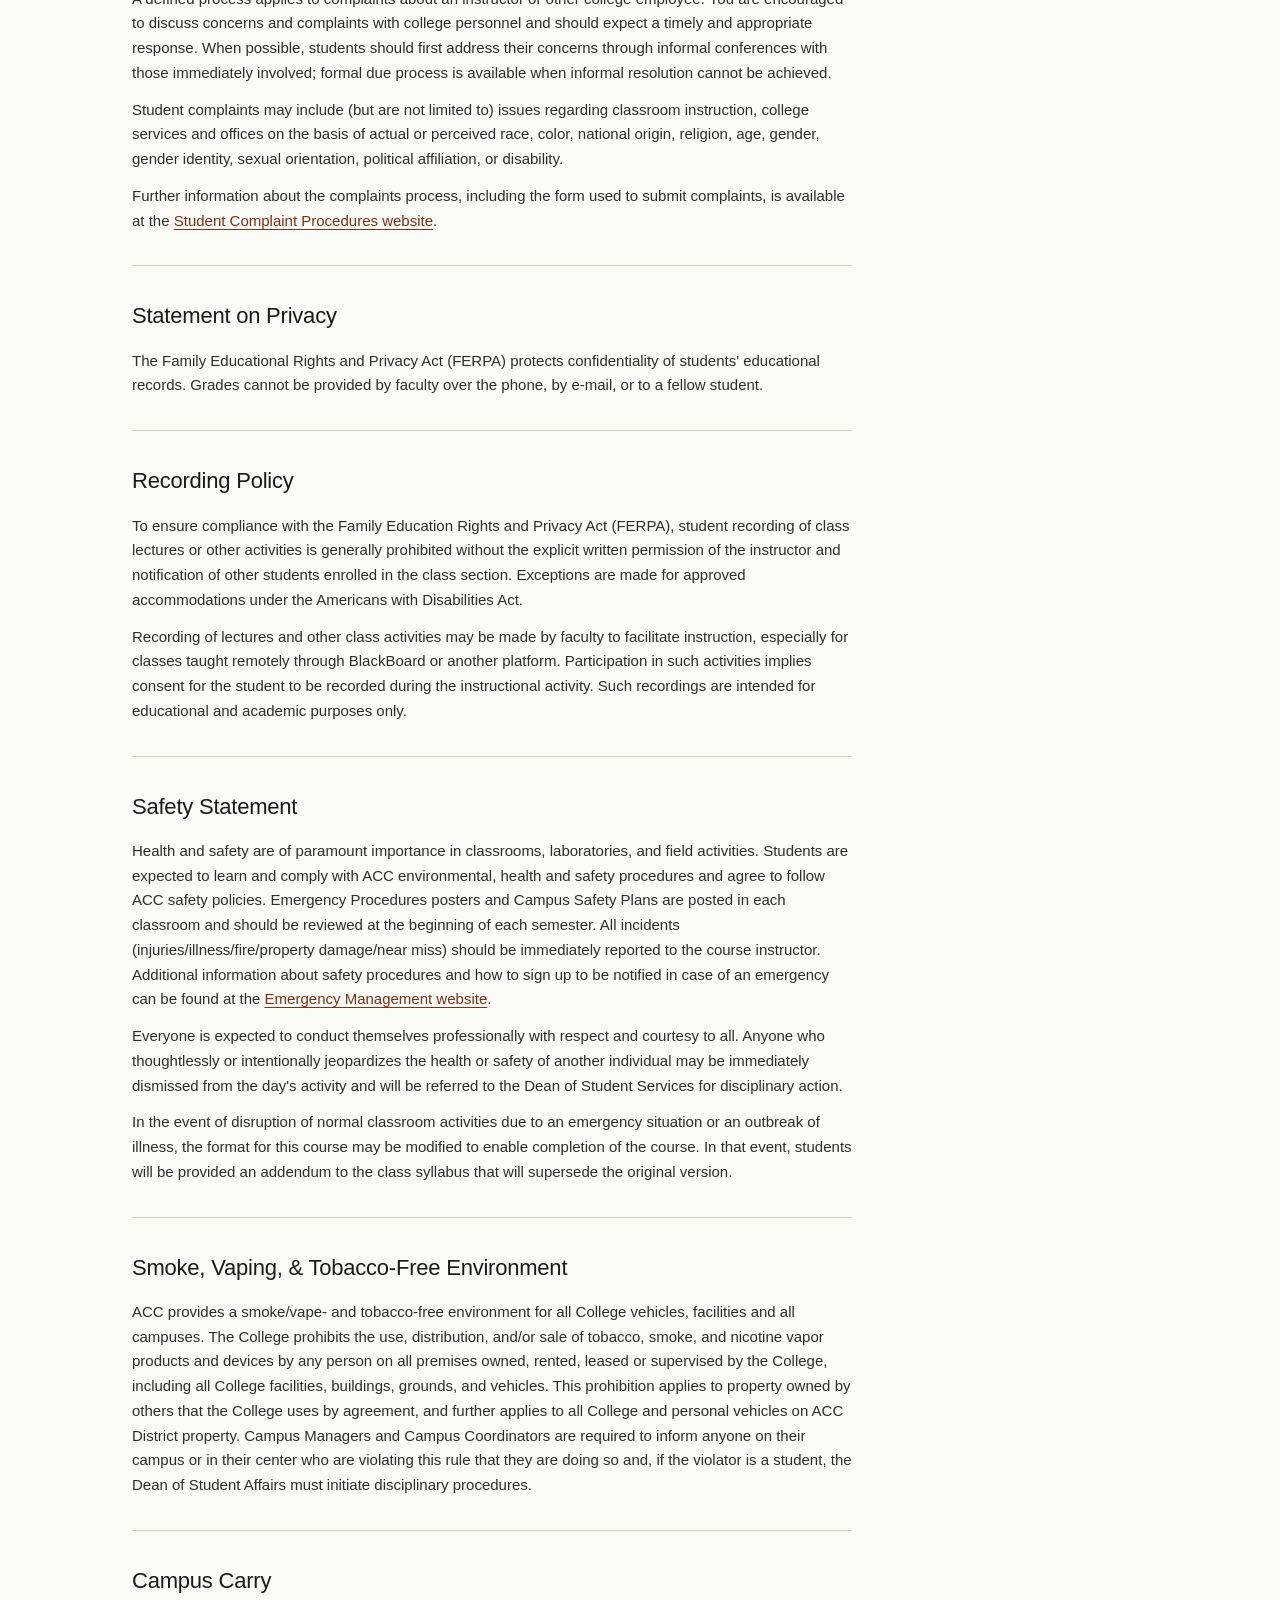
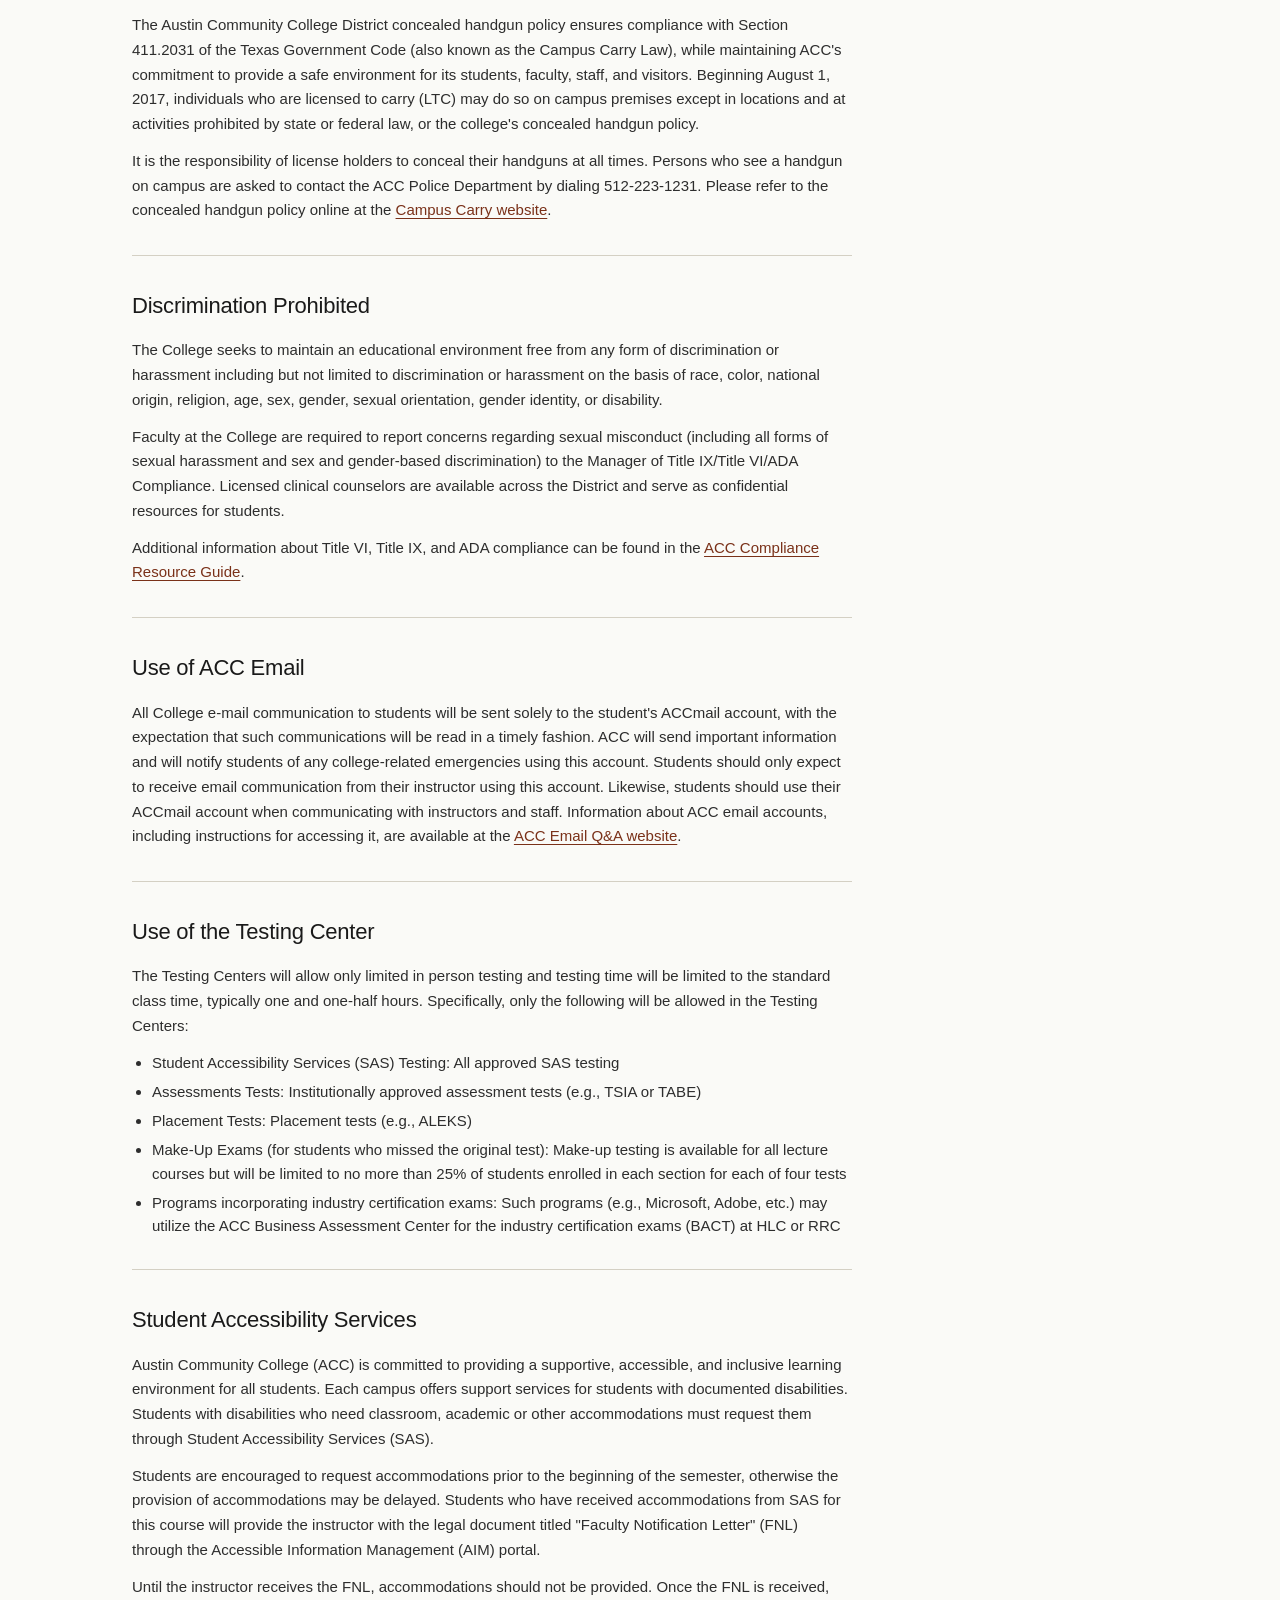
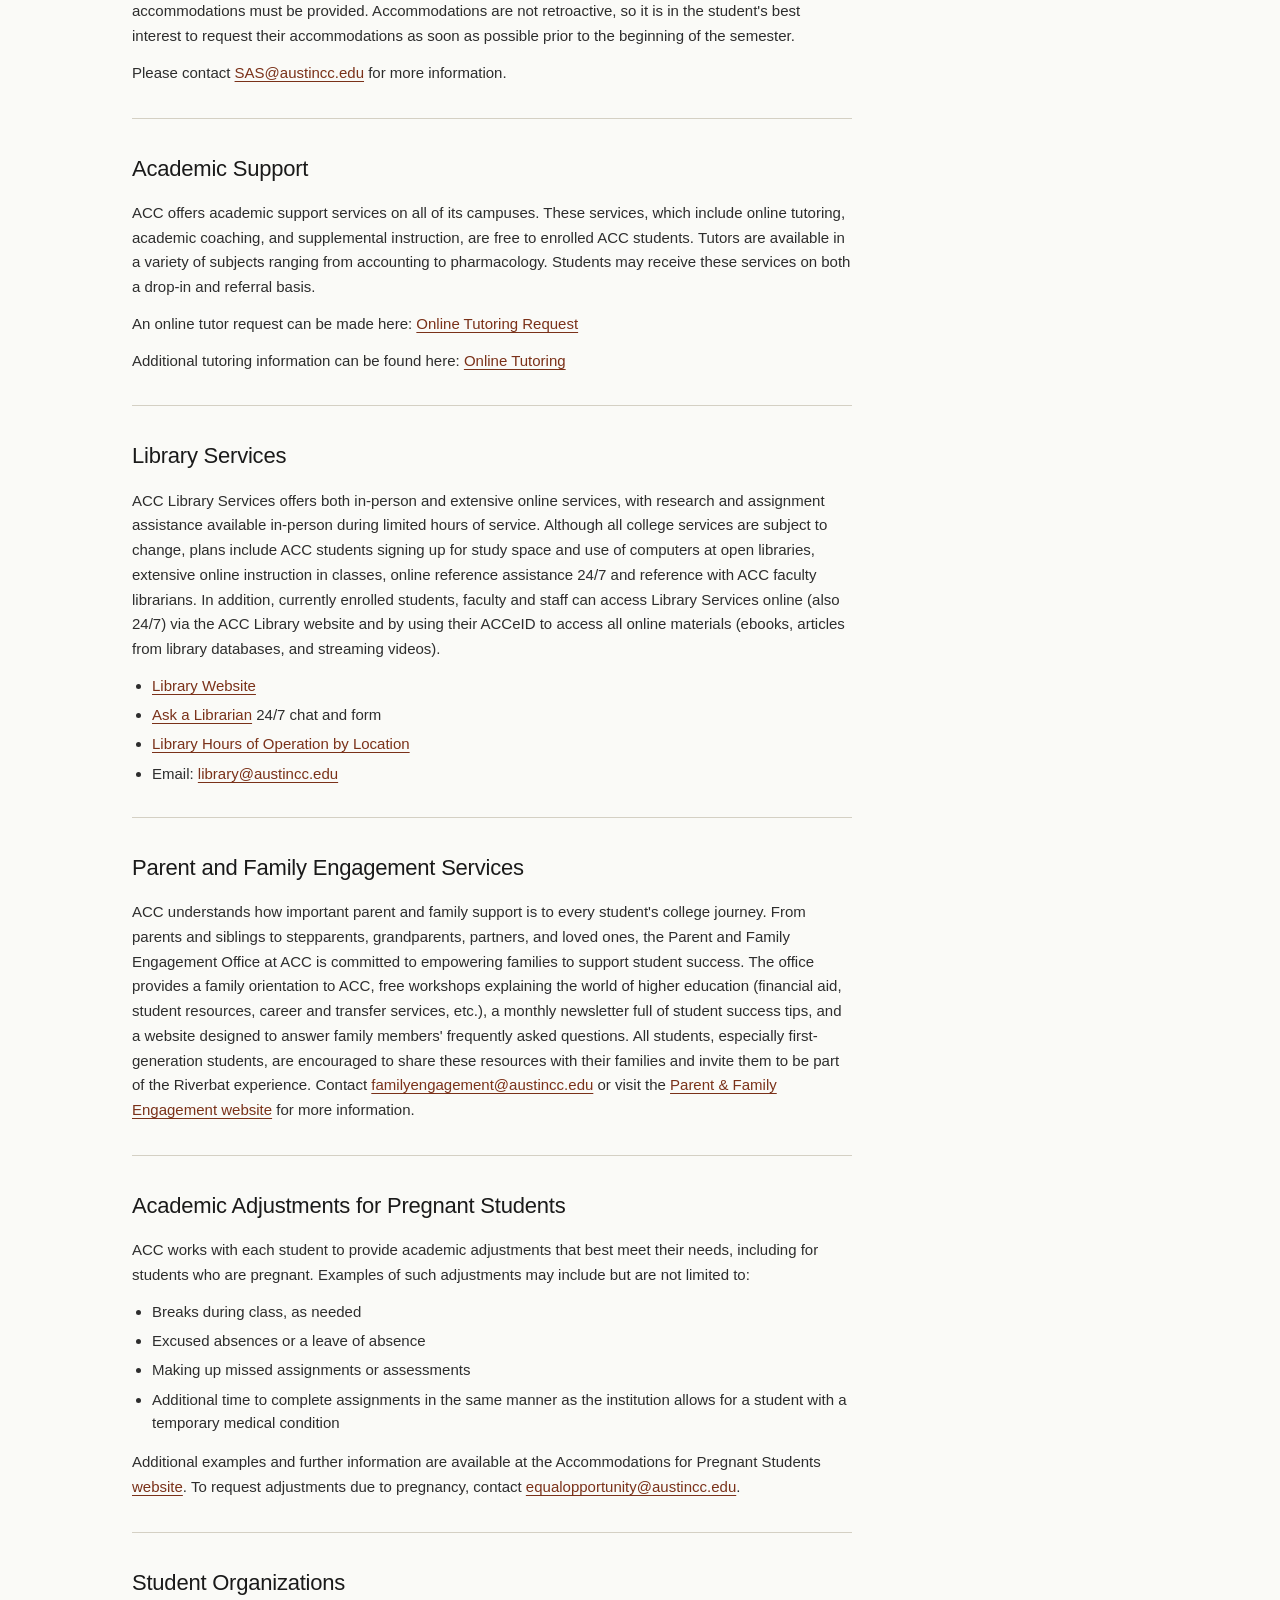
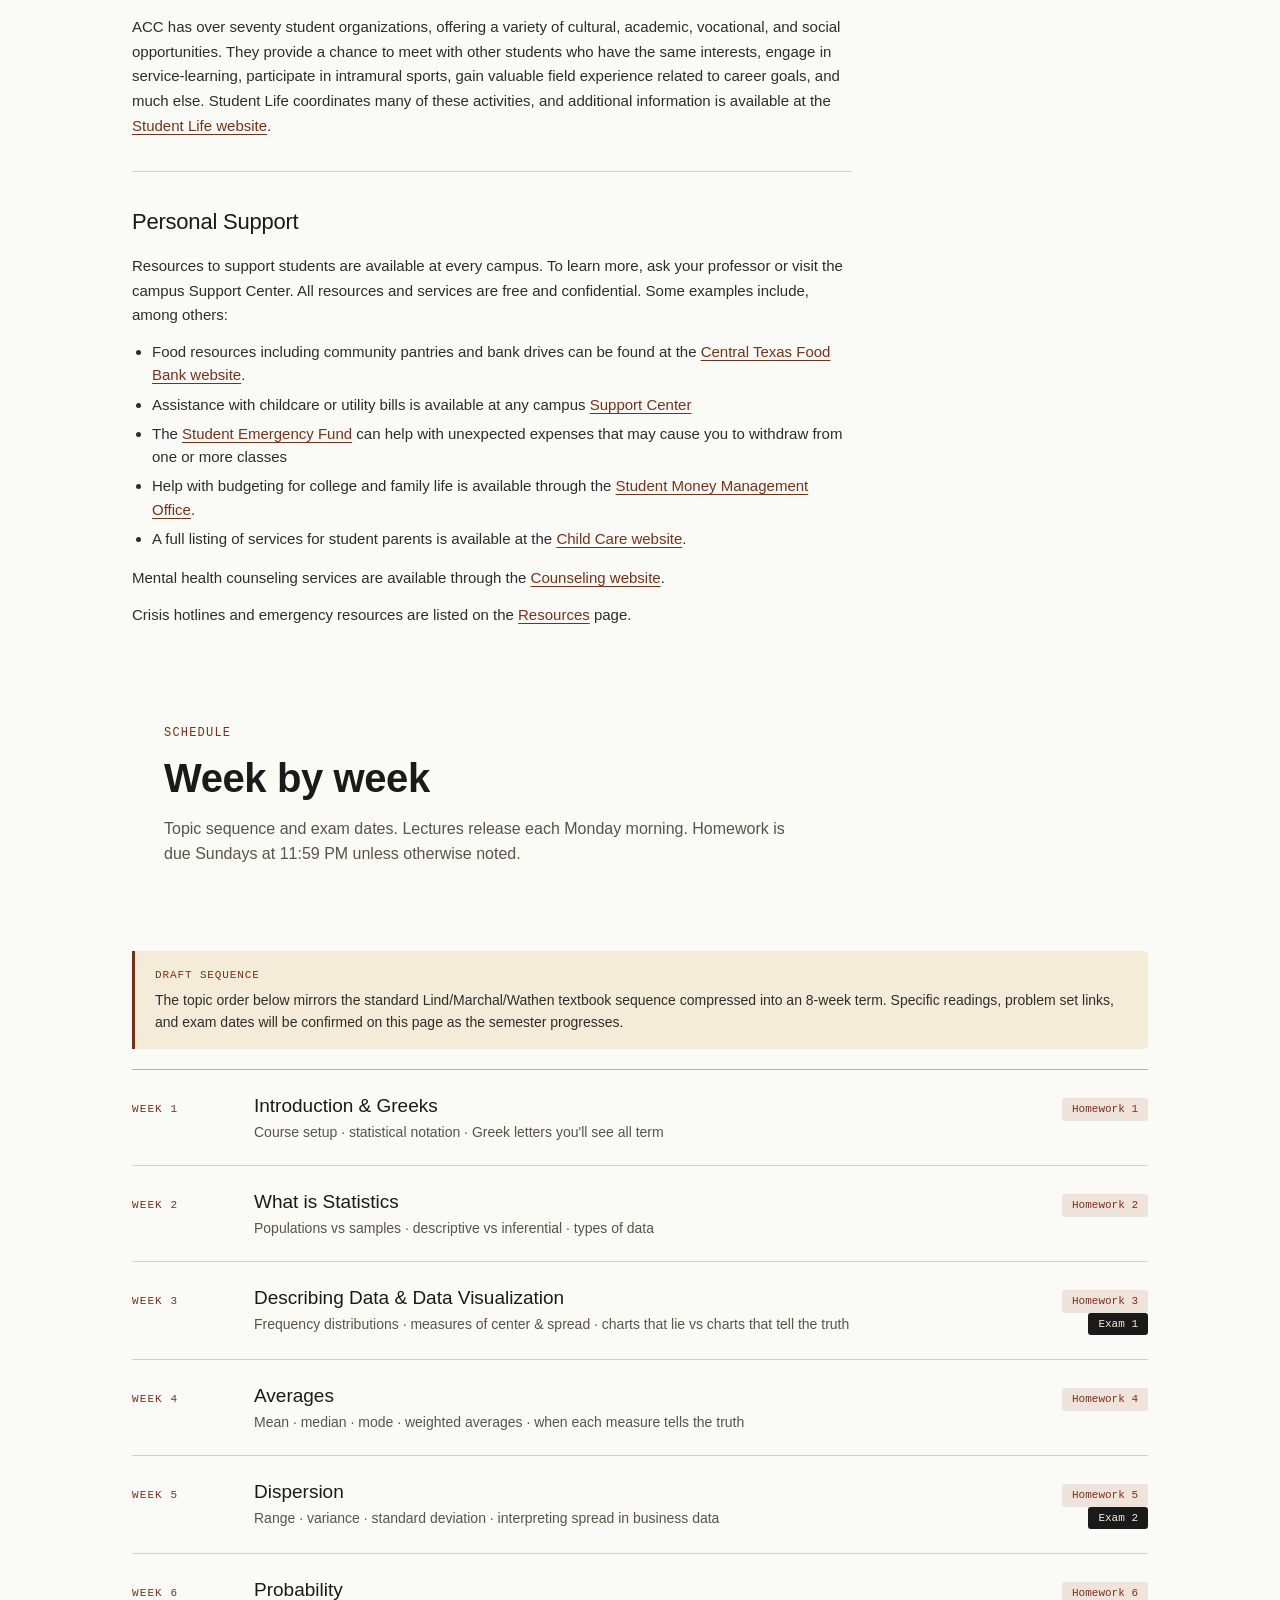
==== commit 53943e84: "Update about.html schedule — week resequence (Averages, Dispersion, Probability moved, HT/Distributi" ====
--- a/about.html
+++ b/about.html
@@ -423,40 +423,40 @@
 
     <div class="week">
       <div class="wk">Week 4</div>
+      <div class="wk-title">Averages
+        <span class="topic">Mean · median · mode · weighted averages · when each measure tells the truth</span>
+      </div>
+      <div class="wk-due"><span class="pill">Homework 4</span></div>
+    </div>
+
+    <div class="week">
+      <div class="wk">Week 5</div>
+      <div class="wk-title">Dispersion
+        <span class="topic">Range · variance · standard deviation · interpreting spread in business data</span>
+      </div>
+      <div class="wk-due"><span class="pill">Homework 5</span><br><span class="pill exam">Exam 2</span></div>
+    </div>
+
+    <div class="week">
+      <div class="wk">Week 6</div>
       <div class="wk-title">Probability
         <span class="topic">Events · sample space · probability rules · independence &amp; conditional probability</span>
       </div>
-      <div class="wk-due"><span class="pill">Homework 4</span></div>
-    </div>
-
-    <div class="week">
-      <div class="wk">Week 5</div>
-      <div class="wk-title">Distributions &amp; Sampling
-        <span class="topic">Binomial · Poisson · Normal distribution &amp; Z-scores · sampling distributions · Central Limit Theorem</span>
-      </div>
-      <div class="wk-due"><span class="pill">Homework 5</span><br><span class="pill exam">Exam 2</span></div>
-    </div>
-
-    <div class="week">
-      <div class="wk">Week 6</div>
-      <div class="wk-title">Hypothesis Testing &amp; Confidence Intervals
-        <span class="topic">Null vs alternative · p-values · Type I &amp; II errors · margin of error · interpreting interval estimates</span>
-      </div>
-      <div class="wk-due"><span class="pill">Homework 6</span><br><span class="pill exam">Exam 3</span></div>
+      <div class="wk-due"><span class="pill">Homework 6</span></div>
     </div>
 
     <div class="week">
       <div class="wk">Week 7</div>
-      <div class="wk-title">Correlation
-        <span class="topic">Scatterplots · correlation coefficient · correlation vs causation</span>
-      </div>
-      <div class="wk-due"><span class="pill">Homework 7</span></div>
+      <div class="wk-title">Distributions, Sampling, Hypothesis Testing &amp; CIs
+        <span class="topic">Binomial · Normal · Z-scores · CLT · null vs alternative · p-values · margin of error · interpreting intervals</span>
+      </div>
+      <div class="wk-due"><span class="pill">Homework 7</span><br><span class="pill exam">Exam 3</span></div>
     </div>
 
     <div class="week">
       <div class="wk">Week 8</div>
-      <div class="wk-title">Regression
-        <span class="topic">Simple linear regression · least-squares · R-squared · multiple regression &amp; interpretation</span>
+      <div class="wk-title">Correlation &amp; Regression
+        <span class="topic">Scatterplots · correlation coefficient · simple linear regression · least-squares · R-squared · correlation vs causation</span>
       </div>
       <div class="wk-due"><span class="pill">Homework 8</span><br><span class="pill exam">Exam 4</span></div>
     </div>
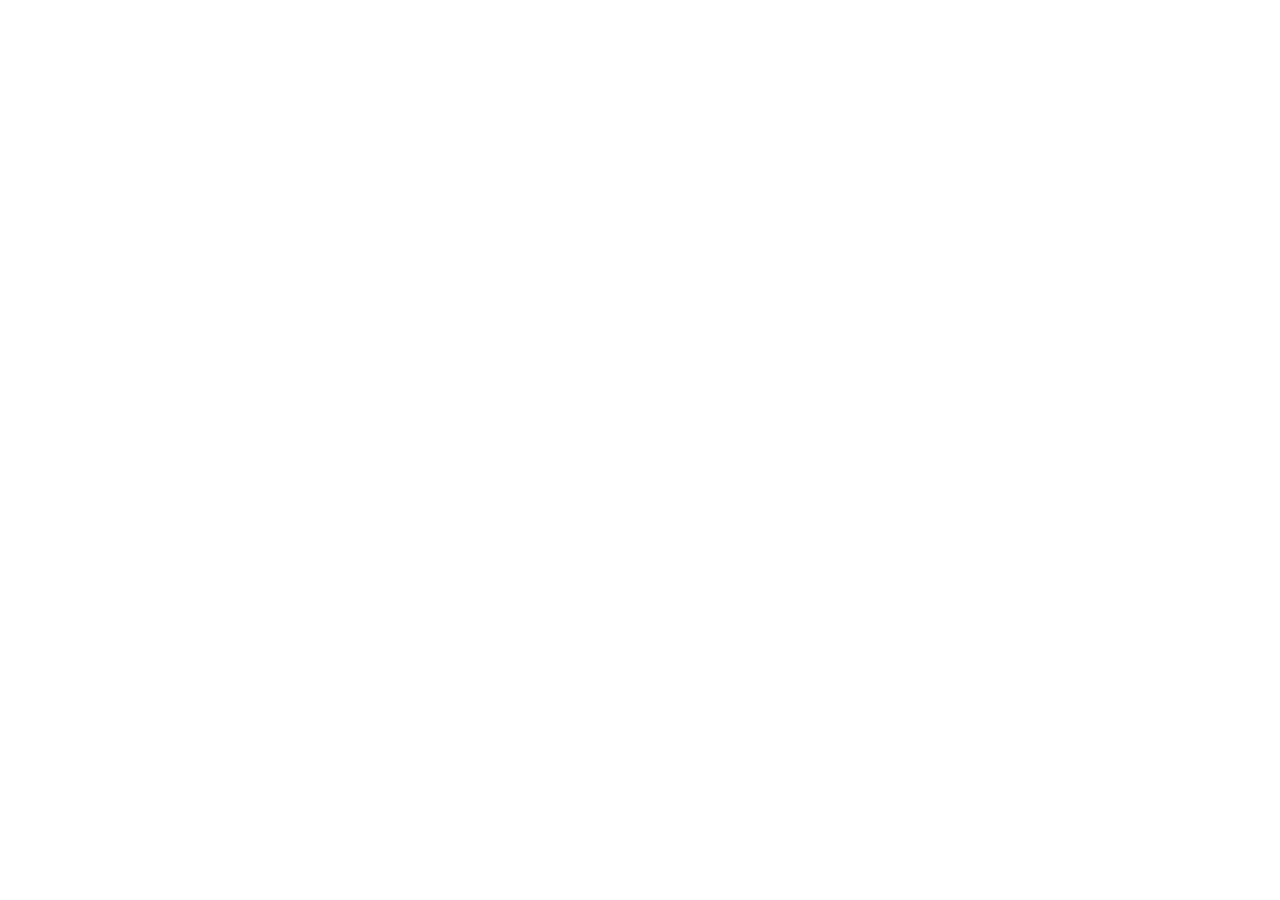
==== commit 8f03b4e5: "Replace about.html with redirect to acc.indiafoxtrotcharlie.com/2305/" ====
--- a/about.html
+++ b/about.html
@@ -2,514 +2,23 @@
 <html lang="en">
 <head>
 <meta charset="UTF-8">
-<meta name="viewport" content="width=device-width, initial-scale=1.0">
-<title>About · BUSI 2305 — Spring 2026</title>
-<link rel="stylesheet" href="styles.css">
+<title>Redirecting to acc.indiafoxtrotcharlie.com/2305/…</title>
+<meta name="robots" content="noindex">
+<script>
+  // Path-preserving redirect to the new location
+  var newPath = "https://acc.indiafoxtrotcharlie.com/2305" + window.location.pathname + window.location.search + window.location.hash;
+  window.location.replace(newPath);
+</script>
+<meta http-equiv="refresh" content="0; url=https://acc.indiafoxtrotcharlie.com/2305/">
+<style>
+  body{font-family:-apple-system,BlinkMacSystemFont,"Segoe UI",sans-serif;max-width:560px;margin:5em auto;padding:0 1.5em;color:#1a1a1a;line-height:1.6;}
+  h1{font-size:1.5em;}
+  a{color:#7a3119;}
+</style>
 </head>
 <body>
-
-<a href="#main-content" class="skip-to-content">Skip to main content</a>
-
-<header class="topbar">
-  <div class="topbar-inner">
-    <a href="index.html" class="crest">Business Statistics <span class="num">BUSI · 2305</span></a>
-        <nav class="primary" aria-label="Primary">
-      <a href="index.html">Home</a>
-      <a href="lessons.html">Lessons</a>
-      <a href="data.html">Data</a>
-      <a href="contact.html">Contact</a>
-      <a href="about.html" class="active">About</a>
-      <a href="resources.html">Resources</a>
-    </nav>
-  </div>
-</header>
-
-<main id="main-content">
-
-<nav class="back-home" aria-label="Back to home"><a href="index.html"><span class="arrow">←</span><span>Back to home</span></a></nav>
-
-<section class="hero">
-  <div class="eyebrow">Spring 2026 · BUSI-2305-009 · CRN 15680</div>
-  <h1>About</h1>
-  <p class="lede">Course syllabus — including all required ACC policies — and the 8-week schedule. Please read carefully: most questions students ask during the term are already answered here.</p>
-</section>
-
-
-<section class="page">
-
-  <div class="prose">
-
-    <div class="policy-block">
-      <h3>Course Information</h3>
-      <p><strong>Business Statistics, BUSI-2305-009, CRN 15680</strong><br>
-      LEC · Spring 2026 · March 23 – May 17</p>
-    </div>
-
-    <div class="policy-block">
-      <h3>Instructor Information</h3>
-      <p><strong>Professor Russell Holloway</strong></p>
-      <p>Tel: (512) 223-1790, Ext. 22477<br>
-      Email: <a href="mailto:russell.holloway@austincc.edu">russell.holloway@austincc.edu</a></p>
-      <p><strong>Office Hours:</strong> Online or in person by appointment. Please email to schedule a time.</p>
-      <p>The best way to reach me is by email. <strong>Please begin the subject line with the section number (15680) of our class</strong>, so I can know what messages to respond to first. I'll do my best to reply within 24 hours, so if you haven't heard back in that window, please try me again so we don't miss each other.</p>
-    </div>
-
-    <div class="policy-block">
-      <h3>Course Description and Objective</h3>
-      <ul>
-        <li><strong>Lecture Format</strong></li>
-        <li><strong>Credit Hours: 3</strong></li>
-        <li><strong>Contact Hours per week: 3</strong></li>
-      </ul>
-      <p>Descriptive and inferential statistical techniques for business and economic decision making. Topics include collection, description, analysis, and summarization of data; probability; discrete continuous random variables; the binomial and normal distributions; sampling distributions; test of hypotheses; estimation and confidence intervals; linear regression; and correlation analysis. Statistical software is used to analyze data throughout the course. (BUSI 2305 is included in the Business Field of Study). Formerly BUSG 2371.</p>
-      <p>The objective of this course is to provide students with a basic understanding of statistical procedures, techniques, and applications as used in business.</p>
-    </div>
-
-    <div class="policy-block">
-      <h3>Course Rationale</h3>
-      <p>This statistics course is designed for business majors. Topics include:</p>
-      <ul>
-        <li>Organization of measurements</li>
-        <li>Measures of central tendency</li>
-        <li>Discrete & continuous distributions</li>
-        <li>Confidence intervals</li>
-        <li>Analysis of variance (ANOVA)</li>
-        <li>Correlation calculations</li>
-        <li>Counting</li>
-        <li>Probability</li>
-        <li>Hypothesis testing</li>
-        <li>Simple & multiple regression</li>
-      </ul>
-      <p>The objective of this course is to provide students with a basic understanding of statistical procedures, techniques and applications as used in business.</p>
-    </div>
-
-    <div class="policy-block">
-      <h3>Prerequisites</h3>
-      <ul>
-        <li>MATH 1324, MATH 1314, or Departmental approval</li>
-        <li>Working knowledge of computers, the Internet, and email</li>
-      </ul>
-    </div>
-
-    <div class="policy-block">
-      <h3>Textbook (Optional)</h3>
-      <p><em>Statistical Techniques in Business and Economics</em>; Douglas Lind, William Marchal, and Samuel Wathen; 17th, 18th, or 19th edition; Irwin McGraw-Hill (ISBN 9781260833881).</p>
-      <p><strong>Note:</strong> Other editions of this textbook will work as well (13th, 14th, and 15th). On-line modules are not required.</p>
-    </div>
-
-    <div class="policy-block">
-      <h3>Student Technology Support</h3>
-      <p>Austin Community College provides free, secure drive-up WiFi to students and employees in the parking lots of all campus locations. WiFi can be accessed seven days a week, 7 am to 11 pm. Additional details are available at <a href="http://www.austincc.edu/sts">Student Technology Access</a>.</p>
-      <p>Students who do not have the necessary technology to complete their ACC courses can request to borrow devices from Student Technology Services. Available devices include iPads, webcams, headsets, calculators, etc. Students must be registered for a credit course, Adult Education, or Continuing Education course to be eligible. For more information, including how to request a device, visit <a href="http://www.austincc.edu/sts">Student Technology Access</a>.</p>
-      <p>Student Technology Services offers phone, live-chat, and email-based technical support for students and can provide support on topics such as password resets, accessing or using Blackboard, access to technology, etc. To view hours of operation and ways to request support, visit <a href="http://www.austincc.edu/sts">Student Technology Access</a>.</p>
-    </div>
-
-    <div class="policy-block">
-      <h3>Grading</h3>
-      <p>There are four (4) required exams for this course. The exams will include true/false and multiple-choice questions, as well as open-ended calculations. You will have approximately 40–45 of these types of questions.</p>
-      <p>All exams will be open-note and completed in Blackboard or as a take home case study. Each exam will account for 20% of your grade.</p>
-      <p>The remaining 20% of your grade in the class will come from a combination of class participation and homework.</p>
-
-      <div class="grade-table">
-        <div class="row"><span>Exam 1</span><span>20%</span></div>
-        <div class="row"><span>Exam 2</span><span>20%</span></div>
-        <div class="row"><span>Exam 3</span><span>20%</span></div>
-        <div class="row"><span>Exam 4</span><span>20%</span></div>
-        <div class="row"><span>Homework & Participation</span><span>20%</span></div>
-        <div class="row total"><span>Total</span><span>100%</span></div>
-      </div>
-
-      <h4>Grade scale</h4>
-      <div class="scale-table">
-        <div><span>A</span><span>90 – 100%</span></div>
-        <div><span>B</span><span>80 – 89%</span></div>
-        <div><span>C</span><span>70 – 79%</span></div>
-        <div><span>D</span><span>60 – 69%</span></div>
-        <div><span>F</span><span>Below 60%</span></div>
-      </div>
-
-      <p>Be warned that the exams are more difficult as the semester progresses. You need to know the material well at the start of the course to do well at the end. It is advisable that you score as high as possible on the early exams. Please refer to the <a href="about.html#schedule">schedule</a> for dates.</p>
-    </div>
-
-    <div class="policy-block">
-      <h3>Homework</h3>
-      <p>Homework will be assigned as part of the "Other coursework" component of your grade. Refer to Blackboard for the homework assignments and the dates for the exams.</p>
-    </div>
-
-    <div class="policy-block">
-      <h3>Attendance</h3>
-      <p>This class meets online, and lecture videos will be available weekly. Make sure to pay attention because a lot of exam material comes from the discussion components in the lecture (beyond just the PowerPoints) as well as demonstrations for calculations in Excel.</p>
-    </div>
-
-    <div class="policy-block">
-      <h3>Microsoft Excel</h3>
-      <p>Spreadsheet applications (like Excel) are becoming a more integral part of statistical analysis. There will be periodic assignments that will require you to use this software, so please make sure you have access to Excel or an equivalent application to be able to complete the coursework.</p>
-    </div>
-
-    <div class="policy-block">
-      <h3>Other Requirements</h3>
-      <ul>
-        <li>Use the material on the Blackboard web site including the readings, videos, and PowerPoint.</li>
-        <li>Students are highly encouraged to keep up and on schedule.</li>
-        <li>Students are encouraged to get the help they need in a timely fashion. If you need help please ask. Help outside office hours is available if you need it. However, not keeping up is not a good excuse. If for some reason, your messages are not returned it is up to you to follow up and get help. Make sure you include your name, section number and the name of the class in all communications. Keep trying if you do not hear from me.</li>
-        <li>Collaboration with your fellow students is highly encouraged to understand concepts from a different voice. Your instructor may facilitate that if requested.</li>
-      </ul>
-    </div>
-
-    <div class="policy-block">
-      <h3>Comments for Success</h3>
-      <p>Students are strongly encouraged to meet with the instructor for assistance whenever needed. Refer to my office hours listed above. If these are not convenient for you, I will be happy to schedule appointments at other times. Many resources are available to help you succeed in this course — you need only ask for help.</p>
-      <p>The material starts at a very easy level but quickly gets harder. Make sure you go over the easy stuff thoroughly as you will need to know it later in the course. When you get to the hypothesis testing it is advisable that you seek help if you have trouble with it.</p>
-      <p>This is a demanding course, and everyone must work hard to succeed. Students can significantly improve their chances of success by using the following tips:</p>
-      <ul>
-        <li>Take advantage of the <strong>free help</strong> available at ACC. Free tutoring is available at all the major campuses. The website for all our campus tutoring is: <a href="http://www.austincc.edu/tutor/HELP">austincc.edu/tutor/HELP</a></li>
-        <li>Use the Blackboard web site that comes with the course. The PowerPoints (especially the sections in bold) should help you focus on the most important concepts.</li>
-        <li>After you read the material, take a breath and think how the material might apply to your world. If something does not make sense make a note and ask a fellow student or your instructor to help you understand the concept.</li>
-        <li>You do not have to be a math whiz to succeed in this class. Knowledge of algebra is adequate. It is easy for some who are not fond of math to get bogged down with the formulas. If you are more verbal, talk yourself through what the formula is doing. You do not have to memorize the formulas. The formula sheet can be brought to all exams, quizzes, and is available to complete the exercises.</li>
-        <li>Stay on schedule and don't get behind.</li>
-      </ul>
-    </div>
-
-    <div class="policy-block">
-      <h3>Withdrawals</h3>
-      <p>It is the responsibility of each student to ensure that his or her name is removed from the rolls should they decide to withdraw from the class. The instructor does, however, reserve the right to drop a student should he or she feel it is necessary. If a student decides to withdraw, he or she should also verify that the withdrawal is recorded before the Final Withdrawal Date. <strong>The Final Withdrawal Date for this semester is Monday, May 11, 2026.</strong> The student is also strongly encouraged to keep any paperwork in case a problem arises.</p>
-      <p>Students are responsible for understanding the impact that withdrawal from a course may have on their financial aid, veterans' benefits, and international student status. Per state law, students enrolling for the first time in Fall 2007 or later at any public Texas college or university may not withdraw (receive a "W") from more than six courses during their undergraduate college education. Some exemptions for good cause could allow a student to withdraw from a course without having it count toward this limit. Students are strongly encouraged to meet with an advisor when making decisions about course selection, course loads, and course withdrawals.</p>
-    </div>
-
-    <div class="policy-block">
-      <h3>Incompletes</h3>
-      <p>An incomplete (grade of 'I') will only be given for extenuating circumstances. What constitutes "extenuating circumstances" is left to the instructor's discretion, while following any rules or guidelines set by the department. If a grade of I is given, the remaining course work must be completed by a date set by the student and professor and given on the "Report of Incomplete" form. This date is often about three weeks prior to the end of the following semester. A grade of 'I' also requires completion and submission of the <a href="https://docs.google.com/a/austincc.edu/viewer?a=v&pid=sites&srcid=YXVzdGluY2MuZWR1fGFjYy1mb3Jtcy1pbnZlbnRvcnl8Z3g6NTY0MTU3ZWRiOTZhOGJmMw&urp=gmail_link">Incomplete Grade form</a>, to be signed by the faculty member (and student if possible) and submitted to the department chair.</p>
-
-      <p>Students may request an Incomplete from their faculty member if they believe circumstances warrant. The faculty member will determine whether the Incomplete is appropriate to award or not. The following processes must be followed when awarding a student an 'I' grade.</p>
-      <ol>
-        <li>Prior to the end of the semester in which the 'I' is to be awarded, the student must meet with the instructor to determine the assignments and exams that must be completed prior to the deadline date. This meeting can occur virtually or in person. The instructor should complete the Report of Incomplete Grade form.</li>
-        <li>The faculty member will complete the form, including all requirements to complete the course and the due date, sign (by typing in name) and then email it to the student. The student will then complete his/her section, sign (by typing in name), and return the completed form to the faculty member to complete the agreement. A copy of the fully completed form can then be emailed by the faculty member to the student and the department chair for each grade of Incomplete that the faculty member submits at the end of the semester.</li>
-        <li>The student must complete all remaining work by the date specified on the form above. This date is determined by the instructor in collaboration with the student, but it may not be later than the final withdrawal deadline in the subsequent long semester.</li>
-        <li>Students will retain access to the course's Blackboard page through the subsequent semester to submit work and complete the course. Students will be able to log on to Blackboard and have access to the course section materials, assignments, and grades from the course and semester in which the Incomplete was awarded.</li>
-        <li>When the student completes the required work by the Incomplete deadline, the instructor will submit an electronic Grade Change Form to change the student's performance grade from an 'I' to the earned grade of A, B, C, D, or F.</li>
-      </ol>
-      <p>If an Incomplete is not resolved by the deadline, the grade automatically converts to an 'F'. Approval to carry an Incomplete for longer than the following semester or session deadline is not frequently granted.</p>
-    </div>
-
-    <div class="policy-block">
-      <h3>Use of Generative Artificial Intelligence</h3>
-      <p><strong>Introduction:</strong> The use of generative AI (GAI) is permitted in this course under certain conditions to enhance learning while maintaining academic integrity.</p>
-      <p><strong>Rationale:</strong> GAI is permitted to foster technological fluency and to leverage advanced tools for research, as long as it does not substitute for critical thinking and learning.</p>
-      <p><strong>Definition of GAI:</strong> Generative AI encompasses technologies that create content through learned patterns and data without direct human input.</p>
-      <p><strong>Usage Permissions:</strong> Permitted: GAI can be used for initial research, idea generation, and learning certain iterative statistical techniques (as defined by instructor). It is not to be used for help with exams unless explicitly cited and discussed.</p>
-      <p><strong>Resources:</strong> Guidance on the ethical and effective use of GAI will be provided through designated course materials and office hours, where applicable.</p>
-      <p><strong>Assessment:</strong> Contributions of GAI must be clearly cited and will be assessed on the student's ability to critically analyze and integrate the AI-generated content.</p>
-      <p><strong>Penalties:</strong> Misuse of GAI, including a failure to cite, will be considered a breach of academic integrity, with consequences including a failing grade for the assignment and academic review.</p>
-      <p><strong>Exceptions:</strong> Should the technology be required as an accommodation, exceptions will be made on a case-by-case basis.</p>
-    </div>
-
-    <div class="policy-block">
-      <h3>Course Calendar</h3>
-      <p>See the <a href="about.html#schedule">Schedule</a> page.</p>
-    </div>
-
-  </div>
-
-</section>
-
-<section class="page">
-  <div class="section-head">
-    <div class="num">College Policies</div>
-    <h2>Required ACC policies</h2>
-    <p class="sub">The following policies apply to all Austin Community College courses and are reproduced from official ACC syllabus requirements.</p>
-  </div>
-
-  <div class="prose">
-
-    <div class="policy-block">
-      <h3>Health & Safety Protocols</h3>
-      <p>Operational areas of ACC campuses and centers are fully open and accessible through all public entrances. The college encourages its staff, faculty, and students to be mindful of the well-being of all individuals on campus. If you feel sick, feverish, or unwell, please do not come to campus.</p>
-      <p>Some important things to remember:</p>
-      <ul>
-        <li>If you have not done so, ACC encourages all students, faculty, and staff to get vaccinated. COVID-19 vaccines are now widely available throughout the community. Visit <a href="http://www.vaccines.gov/">Vaccines.gov</a> to find a vaccine location near you.</li>
-        <li>Campuses are open to faculty, staff, and students. The college and its departments and offices may invite internal and external guests to their events and activities, though access is still restricted for external parties seeking to host activities at ACC. The college's <a href="https://www.austincc.edu/coronavirus/acc-health-screening-app">Appian Health Screening App</a> remains available to everyone who visits campus. This continues to be a good way to check your own health before coming to class or work.</li>
-        <li>If you are experiencing COVID-19-related symptoms, please get a COVID-19 test as soon as possible before returning to an ACC facility. Testing is now widely available. To find <a href="https://www.austincc.edu/coronavirus/covid-19-vaccinations">testing locations near you, click this link</a>.</li>
-        <li>If you test positive, please report it on the <a href="https://www.austincc.edu/coronavirus/self-report-forms">ACC self-reporting tool located here</a>.</li>
-        <li>ACC continues to welcome face masks on campus. Per CDC guidelines, face masks remain a good way to protect yourself from COVID-19.</li>
-        <li>The college asks that we all continue to respect the personal space of others. We are encouraging 3 feet of social distancing.</li>
-        <li>Please be sure to carry your student, faculty, or staff ID badge at all times while on campus.</li>
-      </ul>
-      <p>Because of the everchanging situation, please go to <a href="https://sites.austincc.edu/coronavirus/">ACC's Covid website</a> for the latest updates and guidance.</p>
-    </div>
-
-    <div class="policy-block">
-      <h3>Statement on Academic Integrity</h3>
-      <p>Austin Community College values academic integrity in the educational process. Acts of academic dishonesty/misconduct undermine the learning process, present a disadvantage to students who earn credit honestly, and subvert the academic mission of the institution. The potential consequences of fraudulent credentials raise additional concerns for individuals and communities beyond campus who rely on institutions of higher learning to certify students' academic achievements and expect to benefit from the claimed knowledge and skills of their graduates. Students must follow all instructions given by faculty or designated college representatives when taking examinations, placement assessments, tests, quizzes, and evaluations. Actions constituting scholastic dishonesty include, but are not limited to, plagiarism, cheating, fabrication, collusion, falsifying documents, or the inappropriate use of the college's information technology resources. Further information is available at the <a href="https://www.austincc.edu/about-acc/academic-integrity-and-disciplinary-process">Academic Integrity website</a>.</p>
-    </div>
-
-    <div class="policy-block">
-      <h3>Student Rights & Responsibilities</h3>
-      <p>Students at ACC have the same rights and protections under the Constitution of the United States. These rights include freedom of speech, peaceful assembly, petition and association. As members of the community, students have the right to express their own views, but must also take responsibility for according the same rights to others and not interfere or disrupt the learning environment. Students are entitled to fair treatment, are expected to act consistently with the values of the college, and obey local, state, and federal laws. <a href="http://www.austincc.edu/srr">Student Rights & Responsibilities</a></p>
-      <p>As a student of Austin Community College you are expected to abide by the <a href="https://www.austincc.edu/students/students-rights-and-responsibilities/student-standards-of-conduct">Student Standards of Conduct</a>.</p>
-    </div>
-
-    <div class="policy-block">
-      <h3>Senate Bill 212 and Title IX Reporting Requirements</h3>
-      <p>Under Senate Bill 212 (SB 212), the faculty and all College employees are required to report any information concerning incidents of <strong>sexual harassment, sexual assault, dating violence, and stalking</strong> committed by or against an ACC student or employee. Federal Title IX law and College policy also require reporting incidents of <strong>sex- and gender-based discrimination and sexual misconduct</strong>. <strong>This means faculty and non-clinical counseling staff cannot keep confidential information about any such incidents that you share with them.</strong></p>
-      <p>If you would like to talk with someone confidentiality, please contact the District Clinical Counseling Team who can connect you with a clinical counselor on any ACC campus: (512) 223-2616, or to schedule online, go to the <a href="https://www.austincc.edu/students/counseling">Counseling website</a>.</p>
-      <p>While students are not required to report, they are encouraged to contact the Compliance Office for resources and options: Charlene Buckley, District Title IX Officer, (512) 223-7964; compliance@austincc.edu.</p>
-      <p>If a student makes a report to a faculty member, the faculty member will contact the District Title IX Officer for follow-up.</p>
-    </div>
-
-    <div class="policy-block">
-      <h3>Student Complaints</h3>
-      <p>A defined process applies to complaints about an instructor or other college employee. You are encouraged to discuss concerns and complaints with college personnel and should expect a timely and appropriate response. When possible, students should first address their concerns through informal conferences with those immediately involved; formal due process is available when informal resolution cannot be achieved.</p>
-      <p>Student complaints may include (but are not limited to) issues regarding classroom instruction, college services and offices on the basis of actual or perceived race, color, national origin, religion, age, gender, gender identity, sexual orientation, political affiliation, or disability.</p>
-      <p>Further information about the complaints process, including the form used to submit complaints, is available at the <a href="http://www.austincc.edu/students/students-rights-and-responsibilities/student-complaint-procedures">Student Complaint Procedures website</a>.</p>
-    </div>
-
-    <div class="policy-block">
-      <h3>Statement on Privacy</h3>
-      <p>The Family Educational Rights and Privacy Act (FERPA) protects confidentiality of students' educational records. Grades cannot be provided by faculty over the phone, by e-mail, or to a fellow student.</p>
-    </div>
-
-    <div class="policy-block">
-      <h3>Recording Policy</h3>
-      <p>To ensure compliance with the Family Education Rights and Privacy Act (FERPA), student recording of class lectures or other activities is generally prohibited without the explicit written permission of the instructor and notification of other students enrolled in the class section. Exceptions are made for approved accommodations under the Americans with Disabilities Act.</p>
-      <p>Recording of lectures and other class activities may be made by faculty to facilitate instruction, especially for classes taught remotely through BlackBoard or another platform. Participation in such activities implies consent for the student to be recorded during the instructional activity. Such recordings are intended for educational and academic purposes only.</p>
-    </div>
-
-    <div class="policy-block">
-      <h3>Safety Statement</h3>
-      <p>Health and safety are of paramount importance in classrooms, laboratories, and field activities. Students are expected to learn and comply with ACC environmental, health and safety procedures and agree to follow ACC safety policies. Emergency Procedures posters and Campus Safety Plans are posted in each classroom and should be reviewed at the beginning of each semester. All incidents (injuries/illness/fire/property damage/near miss) should be immediately reported to the course instructor. Additional information about safety procedures and how to sign up to be notified in case of an emergency can be found at the <a href="http://www.austincc.edu/emergency">Emergency Management website</a>.</p>
-      <p>Everyone is expected to conduct themselves professionally with respect and courtesy to all. Anyone who thoughtlessly or intentionally jeopardizes the health or safety of another individual may be immediately dismissed from the day's activity and will be referred to the Dean of Student Services for disciplinary action.</p>
-      <p>In the event of disruption of normal classroom activities due to an emergency situation or an outbreak of illness, the format for this course may be modified to enable completion of the course. In that event, students will be provided an addendum to the class syllabus that will supersede the original version.</p>
-    </div>
-
-    <div class="policy-block">
-      <h3>Smoke, Vaping, & Tobacco-Free Environment</h3>
-      <p>ACC provides a smoke/vape- and tobacco-free environment for all College vehicles, facilities and all campuses. The College prohibits the use, distribution, and/or sale of tobacco, smoke, and nicotine vapor products and devices by any person on all premises owned, rented, leased or supervised by the College, including all College facilities, buildings, grounds, and vehicles. This prohibition applies to property owned by others that the College uses by agreement, and further applies to all College and personal vehicles on ACC District property. Campus Managers and Campus Coordinators are required to inform anyone on their campus or in their center who are violating this rule that they are doing so and, if the violator is a student, the Dean of Student Affairs must initiate disciplinary procedures.</p>
-    </div>
-
-    <div class="policy-block">
-      <h3>Campus Carry</h3>
-      <p>The Austin Community College District concealed handgun policy ensures compliance with Section 411.2031 of the Texas Government Code (also known as the Campus Carry Law), while maintaining ACC's commitment to provide a safe environment for its students, faculty, staff, and visitors. Beginning August 1, 2017, individuals who are licensed to carry (LTC) may do so on campus premises except in locations and at activities prohibited by state or federal law, or the college's concealed handgun policy.</p>
-      <p>It is the responsibility of license holders to conceal their handguns at all times. Persons who see a handgun on campus are asked to contact the ACC Police Department by dialing 512-223-1231. Please refer to the concealed handgun policy online at the <a href="https://www.austincc.edu/about-acc/campus-carry">Campus Carry website</a>.</p>
-    </div>
-
-    <div class="policy-block">
-      <h3>Discrimination Prohibited</h3>
-      <p>The College seeks to maintain an educational environment free from any form of discrimination or harassment including but not limited to discrimination or harassment on the basis of race, color, national origin, religion, age, sex, gender, sexual orientation, gender identity, or disability.</p>
-      <p>Faculty at the College are required to report concerns regarding sexual misconduct (including all forms of sexual harassment and sex and gender-based discrimination) to the Manager of Title IX/Title VI/ADA Compliance. Licensed clinical counselors are available across the District and serve as confidential resources for students.</p>
-      <p>Additional information about Title VI, Title IX, and ADA compliance can be found in the <a href="https://drive.google.com/file/d/1xfmZHOPD_H1wgGKq1N7Irv6gvXxOXzbZ/view">ACC Compliance Resource Guide</a>.</p>
-    </div>
-
-    <div class="policy-block">
-      <h3>Use of ACC Email</h3>
-      <p>All College e-mail communication to students will be sent solely to the student's ACCmail account, with the expectation that such communications will be read in a timely fashion. ACC will send important information and will notify students of any college-related emergencies using this account. Students should only expect to receive email communication from their instructor using this account. Likewise, students should use their ACCmail account when communicating with instructors and staff. Information about ACC email accounts, including instructions for accessing it, are available at the <a href="http://www.austincc.edu/help/accmail/questions-and-answers">ACC Email Q&A website</a>.</p>
-    </div>
-
-    <div class="policy-block">
-      <h3>Use of the Testing Center</h3>
-      <p>The Testing Centers will allow only limited in person testing and testing time will be limited to the standard class time, typically one and one-half hours. Specifically, only the following will be allowed in the Testing Centers:</p>
-      <ul>
-        <li>Student Accessibility Services (SAS) Testing: All approved SAS testing</li>
-        <li>Assessments Tests: Institutionally approved assessment tests (e.g., TSIA or TABE)</li>
-        <li>Placement Tests: Placement tests (e.g., ALEKS)</li>
-        <li>Make-Up Exams (for students who missed the original test): Make-up testing is available for all lecture courses but will be limited to no more than 25% of students enrolled in each section for each of four tests</li>
-        <li>Programs incorporating industry certification exams: Such programs (e.g., Microsoft, Adobe, etc.) may utilize the ACC Business Assessment Center for the industry certification exams (BACT) at HLC or RRC</li>
-      </ul>
-    </div>
-
-    <div class="policy-block">
-      <h3>Student Accessibility Services</h3>
-      <p>Austin Community College (ACC) is committed to providing a supportive, accessible, and inclusive learning environment for all students. Each campus offers support services for students with documented disabilities. Students with disabilities who need classroom, academic or other accommodations must request them through Student Accessibility Services (SAS).</p>
-      <p>Students are encouraged to request accommodations prior to the beginning of the semester, otherwise the provision of accommodations may be delayed. Students who have received accommodations from SAS for this course will provide the instructor with the legal document titled "Faculty Notification Letter" (FNL) through the Accessible Information Management (AIM) portal.</p>
-      <p>Until the instructor receives the FNL, accommodations should not be provided. Once the FNL is received, accommodations must be provided. Accommodations are not retroactive, so it is in the student's best interest to request their accommodations as soon as possible prior to the beginning of the semester.</p>
-      <p>Please contact <a href="mailto:SAS@austincc.edu">SAS@austincc.edu</a> for more information.</p>
-    </div>
-
-    <div class="policy-block">
-      <h3>Academic Support</h3>
-      <p>ACC offers academic support services on all of its campuses. These services, which include online tutoring, academic coaching, and supplemental instruction, are free to enrolled ACC students. Tutors are available in a variety of subjects ranging from accounting to pharmacology. Students may receive these services on both a drop-in and referral basis.</p>
-      <p>An online tutor request can be made here: <a href="https://de.austincc.edu/bbsupport/online-tutoring-request/">Online Tutoring Request</a></p>
-      <p>Additional tutoring information can be found here: <a href="http://austincc.edu/onlinetutoring">Online Tutoring</a></p>
-    </div>
-
-    <div class="policy-block">
-      <h3>Library Services</h3>
-      <p>ACC Library Services offers both in-person and extensive online services, with research and assignment assistance available in-person during limited hours of service. Although all college services are subject to change, plans include ACC students signing up for study space and use of computers at open libraries, extensive online instruction in classes, online reference assistance 24/7 and reference with ACC faculty librarians. In addition, currently enrolled students, faculty and staff can access Library Services online (also 24/7) via the ACC Library website and by using their ACCeID to access all online materials (ebooks, articles from library databases, and streaming videos).</p>
-      <ul>
-        <li><a href="http://library.austincc.edu/">Library Website</a></li>
-        <li><a href="https://library.austincc.edu/help/ask.php">Ask a Librarian</a> 24/7 chat and form</li>
-        <li><a href="https://library.austincc.edu/loc/">Library Hours of Operation by Location</a></li>
-        <li>Email: <a href="mailto:library@austincc.edu">library@austincc.edu</a></li>
-      </ul>
-    </div>
-
-    <div class="policy-block">
-      <h3>Parent and Family Engagement Services</h3>
-      <p>ACC understands how important parent and family support is to every student's college journey. From parents and siblings to stepparents, grandparents, partners, and loved ones, the Parent and Family Engagement Office at ACC is committed to empowering families to support student success. The office provides a family orientation to ACC, free workshops explaining the world of higher education (financial aid, student resources, career and transfer services, etc.), a monthly newsletter full of student success tips, and a website designed to answer family members' frequently asked questions. All students, especially first-generation students, are encouraged to share these resources with their families and invite them to be part of the Riverbat experience. Contact <a href="mailto:familyengagement@austincc.edu">familyengagement@austincc.edu</a> or visit the <a href="http://austincc.edu/families">Parent & Family Engagement website</a> for more information.</p>
-    </div>
-
-    <div class="policy-block">
-      <h3>Academic Adjustments for Pregnant Students</h3>
-      <p>ACC works with each student to provide academic adjustments that best meet their needs, including for students who are pregnant. Examples of such adjustments may include but are not limited to:</p>
-      <ul>
-        <li>Breaks during class, as needed</li>
-        <li>Excused absences or a leave of absence</li>
-        <li>Making up missed assignments or assessments</li>
-        <li>Additional time to complete assignments in the same manner as the institution allows for a student with a temporary medical condition</li>
-      </ul>
-      <p>Additional examples and further information are available at the Accommodations for Pregnant Students <a href="https://offices.austincc.edu/equal-opportunity-compliance/pregnant-and-parenting-students/">website</a>. To request adjustments due to pregnancy, contact <a href="mailto:equalopportunity@austincc.edu">equalopportunity@austincc.edu</a>.</p>
-    </div>
-
-    <div class="policy-block">
-      <h3>Student Organizations</h3>
-      <p>ACC has over seventy student organizations, offering a variety of cultural, academic, vocational, and social opportunities. They provide a chance to meet with other students who have the same interests, engage in service-learning, participate in intramural sports, gain valuable field experience related to career goals, and much else. Student Life coordinates many of these activities, and additional information is available at the <a href="http://sites.austincc.edu/sl/">Student Life website</a>.</p>
-    </div>
-
-    <div class="policy-block">
-      <h3>Personal Support</h3>
-      <p>Resources to support students are available at every campus. To learn more, ask your professor or visit the campus Support Center. All resources and services are free and confidential. Some examples include, among others:</p>
-      <ul>
-        <li>Food resources including community pantries and bank drives can be found at the <a href="https://www.centraltexasfoodbank.org/food-assistance/get-food-now">Central Texas Food Bank website</a>.</li>
-        <li>Assistance with childcare or utility bills is available at any campus <a href="https://students.austincc.edu/student-advocacy-center/">Support Center</a></li>
-        <li>The <a href="http://www.austincc.edu/SEF">Student Emergency Fund</a> can help with unexpected expenses that may cause you to withdraw from one or more classes</li>
-        <li>Help with budgeting for college and family life is available through the <a href="http://sites.austincc.edu/money/">Student Money Management Office</a>.</li>
-        <li>A full listing of services for student parents is available at the <a href="https://www.austincc.edu/students/child-care">Child Care website</a>.</li>
-      </ul>
-      <p>Mental health counseling services are available through the <a href="http://www.austincc.edu/students/counseling">Counseling website</a>.</p>
-      <p>Crisis hotlines and emergency resources are listed on the <a href="resources.html">Resources</a> page.</p>
-    </div>
-
-  </div>
-
-
-
-<section class="page" id="schedule">
-  <div class="section-head">
-    <div class="num">Schedule</div>
-    <h2>Week by week</h2>
-    <p class="sub">Topic sequence and exam dates. Lectures release each Monday morning. Homework is due Sundays at 11:59 PM unless otherwise noted.</p>
-  </div>
-</section>
-
-
-  <div class="placeholder-note">
-    <strong>Draft sequence</strong>
-    The topic order below mirrors the standard Lind/Marchal/Wathen textbook sequence compressed into an 8-week term. Specific readings, problem set links, and exam dates will be confirmed on this page as the semester progresses.
-  </div>
-
-  <div class="schedule">
-    <div class="week">
-      <div class="wk">Week 1</div>
-      <div class="wk-title">Introduction &amp; Greeks
-        <span class="topic">Course setup · statistical notation · Greek letters you'll see all term</span>
-      </div>
-      <div class="wk-due"><span class="pill">Homework 1</span></div>
-    </div>
-
-    <div class="week">
-      <div class="wk">Week 2</div>
-      <div class="wk-title">What is Statistics
-        <span class="topic">Populations vs samples · descriptive vs inferential · types of data</span>
-      </div>
-      <div class="wk-due"><span class="pill">Homework 2</span></div>
-    </div>
-
-    <div class="week">
-      <div class="wk">Week 3</div>
-      <div class="wk-title">Describing Data &amp; Data Visualization
-        <span class="topic">Frequency distributions · measures of center &amp; spread · charts that lie vs charts that tell the truth</span>
-      </div>
-      <div class="wk-due"><span class="pill">Homework 3</span><br><span class="pill exam">Exam 1</span></div>
-    </div>
-
-    <div class="week">
-      <div class="wk">Week 4</div>
-      <div class="wk-title">Averages
-        <span class="topic">Mean · median · mode · weighted averages · when each measure tells the truth</span>
-      </div>
-      <div class="wk-due"><span class="pill">Homework 4</span></div>
-    </div>
-
-    <div class="week">
-      <div class="wk">Week 5</div>
-      <div class="wk-title">Dispersion
-        <span class="topic">Range · variance · standard deviation · interpreting spread in business data</span>
-      </div>
-      <div class="wk-due"><span class="pill">Homework 5</span><br><span class="pill exam">Exam 2</span></div>
-    </div>
-
-    <div class="week">
-      <div class="wk">Week 6</div>
-      <div class="wk-title">Probability
-        <span class="topic">Events · sample space · probability rules · independence &amp; conditional probability</span>
-      </div>
-      <div class="wk-due"><span class="pill">Homework 6</span></div>
-    </div>
-
-    <div class="week">
-      <div class="wk">Week 7</div>
-      <div class="wk-title">Distributions, Sampling, Hypothesis Testing &amp; CIs
-        <span class="topic">Binomial · Normal · Z-scores · CLT · null vs alternative · p-values · margin of error · interpreting intervals</span>
-      </div>
-      <div class="wk-due"><span class="pill">Homework 7</span><br><span class="pill exam">Exam 3</span></div>
-    </div>
-
-    <div class="week">
-      <div class="wk">Week 8</div>
-      <div class="wk-title">Correlation &amp; Regression
-        <span class="topic">Scatterplots · correlation coefficient · simple linear regression · least-squares · R-squared · correlation vs causation</span>
-      </div>
-      <div class="wk-due"><span class="pill">Homework 8</span><br><span class="pill exam">Exam 4</span></div>
-    </div>
-  </div>
-
-  <div class="prose" style="margin-top: 48px;">
-    <h3>Key dates</h3>
-    <ul>
-      <li><strong>Course begins:</strong> March 23, 2026</li>
-      <li><strong>Final Withdrawal Date:</strong> Monday, May 11, 2026</li>
-      <li><strong>Course ends:</strong> May 17, 2026</li>
-    </ul>
-
-    <h3>Communication expectations</h3>
-    <p>Please begin all email subject lines with section number <strong>15680</strong> so I can prioritize course messages. I'll reply within 24 hours on weekdays — if you don't hear back within that window, please re-send so we don't miss each other.</p>
-    <p>See <a href="contact.html">Contact</a> for office hours and the best ways to reach me.</p>
-  </div>
-
-</section>
-
-
-</main>
-
-<footer>
-  <div class="col">
-    <h5>BUSI 2305</h5>
-    <p class="institutional">Business Statistics is a 3-credit course offered by the Business Studies department at Austin Community College. For official course information, visit <a href="https://www.austincc.edu">austincc.edu</a>.</p>
-  </div>
-    <div class="col">
-    <h5>Course</h5>
-    <a href="index.html">Home</a>
-    <a href="lessons.html">Lessons</a>
-    <a href="data.html">Data</a>
-    <a href="contact.html">Contact</a>
-    <a href="about.html">About</a>
-    <a href="resources.html">Resources</a>
-  </div>
-  <div class="col">
-    <h5>Policies &amp; compliance</h5>
-    <a href="policies.html#accessibility">Accessibility</a>
-    <a href="policies.html#ferpa">FERPA</a>
-    <a href="policies.html#academic-integrity">Academic integrity</a>
-    <a href="policies.html#title-ix">Title IX</a>
-    <a href="policies.html">All policies</a>
-  </div>
-  <div class="col">
-    <h5>Institution</h5>
-    <a href="https://www.austincc.edu">Austin Community College</a>
-    <a href="https://www.austincc.edu/students">Student Resources</a>
-    <a href="https://www.austincc.edu/students/student-accessibility-services">Accessibility Services</a>
-  </div>
-</footer>
-
+<h1>This site has moved.</h1>
+<p>BUSI 2305 is now hosted at <a href="https://acc.indiafoxtrotcharlie.com/2305/">acc.indiafoxtrotcharlie.com/2305/</a>.</p>
+<p>You should be redirected automatically. If not, click the link above.</p>
 </body>
 </html>
-
